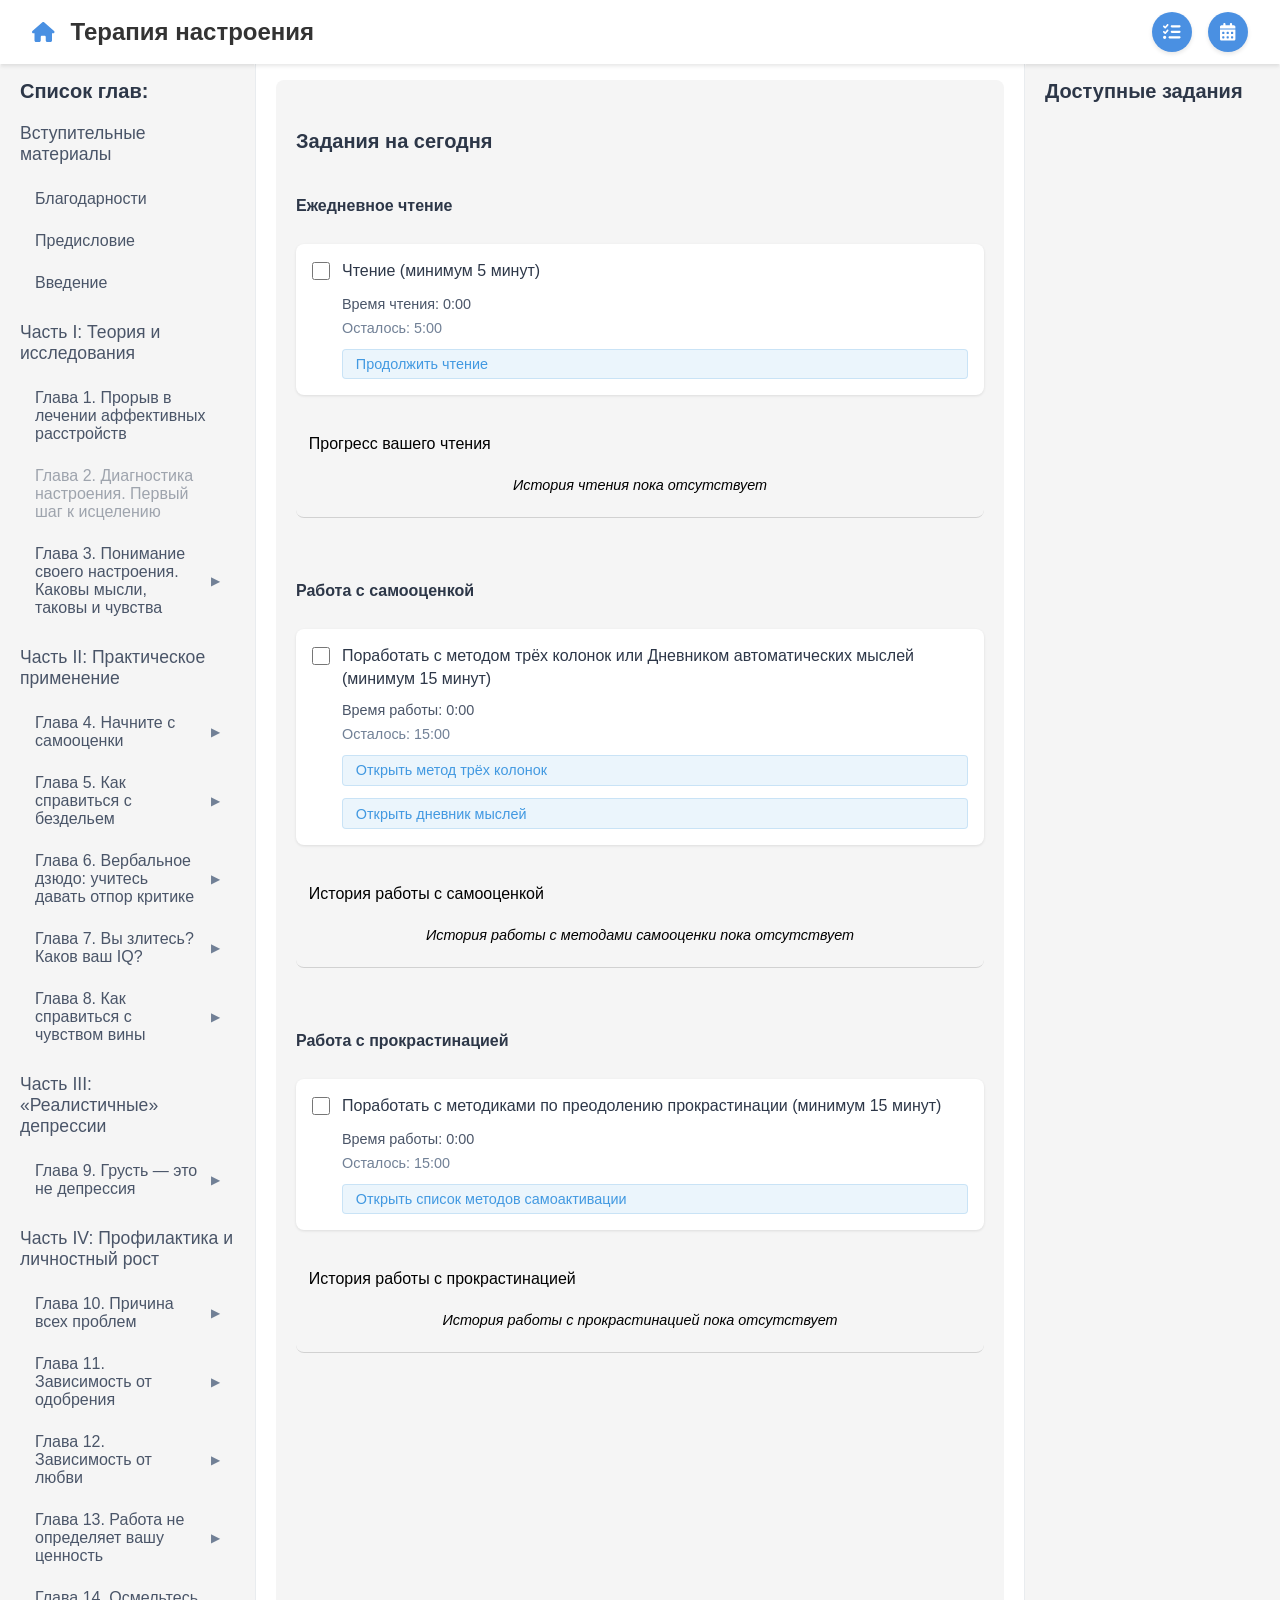
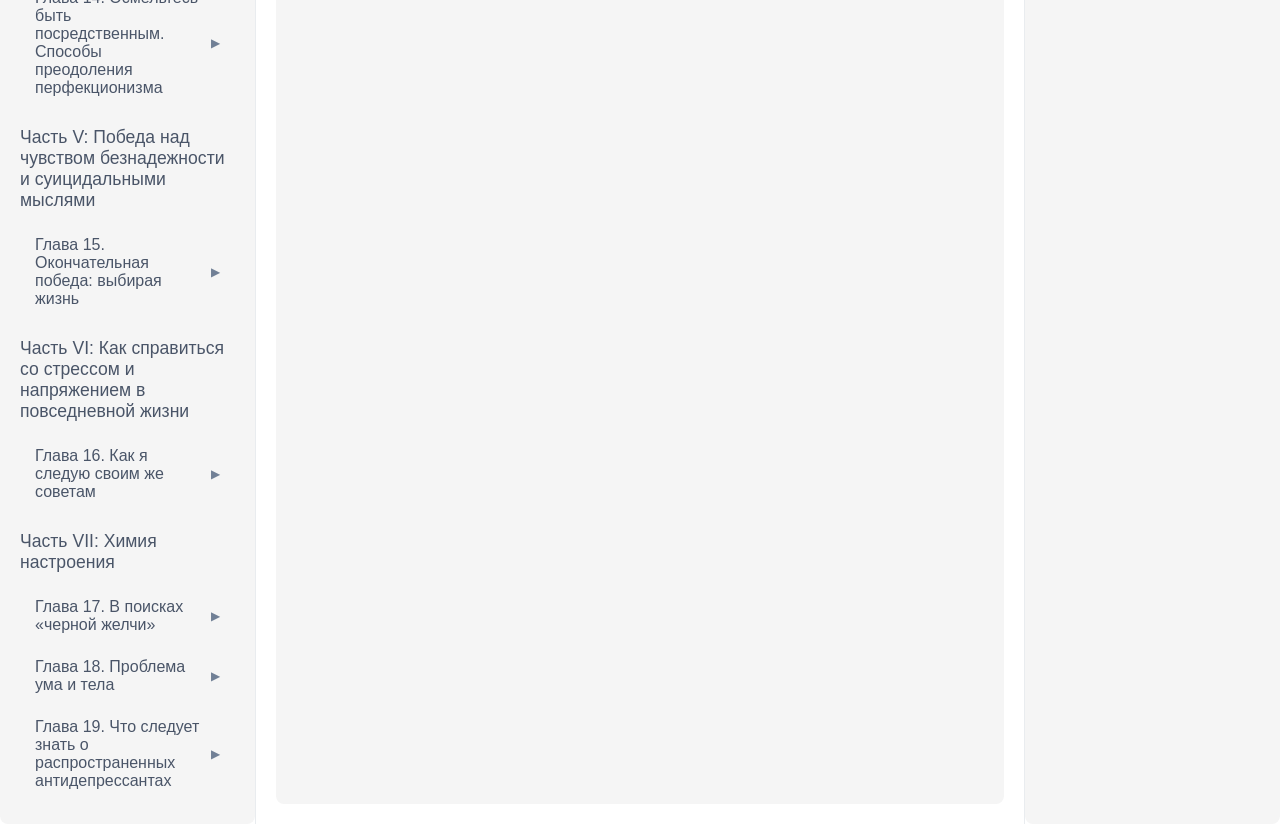
==== index.html @ e2eed0b8 "Updates" ====
<!doctype html>
<html lang="en">
  <head>
    <meta charset="UTF-8" />
    <link rel="icon" type="image/svg+xml" href="/vite.svg" />
    <meta name="viewport" content="width=device-width, initial-scale=1.0" />
    <title>Psy self help</title>
    <script type="module" crossorigin src="/assets/index-Xu7U1yBc.js"></script>
    <link rel="stylesheet" crossorigin href="/assets/index-W2qtBAEm.css">
  </head>
  <body>
    <div id="root"></div>
  </body>
</html>
---- assets/index-W2qtBAEm.css ----
*{margin:0;padding:0;box-sizing:border-box}html,body{height:100%;width:100%}body{font-family:-apple-system,BlinkMacSystemFont,Segoe UI,Roboto,Oxygen,Ubuntu,Cantarell,Fira Sans,Droid Sans,Helvetica Neue,sans-serif;-webkit-font-smoothing:antialiased;-moz-osx-font-smoothing:grayscale}#root{height:100%;width:100%}button{border:none;background:none;cursor:pointer;font-family:-apple-system,BlinkMacSystemFont,Segoe UI,Roboto,Oxygen,Ubuntu,Cantarell,Fira Sans,Droid Sans,Helvetica Neue,sans-serif}ul,ol{list-style:none}a{text-decoration:none;color:inherit}._appLayout_hpz85_1{display:grid;grid-template-columns:20% 60% 20%;grid-template-rows:60px 1fr;grid-template-areas:"header header header" "chapters content activities"}._header_hpz85_10{grid-area:header;background-color:#f8f9fa;border-bottom:1px solid #e9ecef;padding:0 20px;display:flex;align-items:center;justify-content:space-between}._chaptersPanel_hpz85_20{grid-area:chapters;border-right:1px solid #e9ecef;background-color:#fff}._mainContent_hpz85_26{grid-area:content;padding:20px;background-color:#fff}._activitiesPanel_hpz85_32{grid-area:activities;border-left:1px solid #e9ecef;background-color:#fff;overflow-y:auto}._header_8h4zo_1{width:100%;background-color:#fff;box-shadow:0 2px 4px #0000001a;position:fixed;top:0;left:0;right:0;z-index:10}._headerContent_8h4zo_12{max-width:1400px;margin:0 auto;padding:.75rem 2rem;display:flex;justify-content:space-between;align-items:center}._titleContainer_8h4zo_21{display:flex;align-items:center;gap:.75rem;cursor:pointer}._homeIcon_8h4zo_28{font-size:1.25rem;color:#4a90e2;margin-right:.25rem;transition:color .2s,transform .2s}._homeIcon_8h4zo_28:hover{color:#357abd;transform:scale(1.1)}._title_8h4zo_21{margin:0;font-size:1.5rem;color:#333;transition:color .2s;white-space:nowrap}._titleContainer_8h4zo_21:hover ._title_8h4zo_21{color:#4a90e2}._timerPlaceholder_8h4zo_52{min-width:150px;text-align:center}._headerTimer_8h4zo_57{background:#fff;padding:.5rem 1rem;border-radius:8px;box-shadow:0 2px 4px #0000001a;font-size:1rem;color:#4a5568;font-weight:500;border:1px solid #e2e8f0;display:flex;align-items:center;justify-content:center;min-width:150px}._buttonGroup_8h4zo_72{display:flex;gap:1rem}._iconButton_8h4zo_77{width:2.5rem;height:2.5rem;display:flex;align-items:center;justify-content:center;border:none;border-radius:50%;background-color:#4a90e2;color:#fff;cursor:pointer;transition:all .2s ease;box-shadow:0 2px 4px #0000001a}._iconButton_8h4zo_77:hover{background-color:#357abd;transform:translateY(-2px);box-shadow:0 4px 8px #00000026}._iconButton_8h4zo_77:active{transform:translateY(0);box-shadow:0 2px 4px #0000001a}._buttonIcon_8h4zo_103{font-size:1.1rem}@media (max-width: 768px){._headerContent_8h4zo_12{padding:.75rem 1rem}._title_8h4zo_21{font-size:1.2rem}._iconButton_8h4zo_77{width:2.2rem;height:2.2rem}._buttonIcon_8h4zo_103{font-size:1rem}._timerPlaceholder_8h4zo_52{min-width:100px}._headerTimer_8h4zo_57{min-width:100px;padding:.4rem .8rem;font-size:.9rem}}._sidebar_sm2wb_1{max-width:300px;padding:20px;background-color:#f5f5f5;border-radius:8px}._sidebar_sm2wb_1 h3{color:#2d3748;font-size:1.25rem;margin-bottom:20px;font-weight:600}._sidebar_sm2wb_1 h4{color:#4a5568;font-size:1.1rem;margin:20px 0 15px;font-weight:500}._chapterItem_sm2wb_25{cursor:pointer;padding:10px 15px;margin:4px 0;border-radius:6px;transition:all .2s ease;color:#4a5568;font-size:1rem;font-weight:400}._chapterItem_sm2wb_25:hover{background-color:#edf2f7;color:#2d3748}._chapterItem_sm2wb_25._active_sm2wb_41{background-color:#e2e8f0;color:#2c5282;font-weight:500;box-shadow:inset 0 2px 4px #0000000d}._chapterTitle_sm2wb_48{padding:10px 15px;margin:4px 0;font-weight:500;color:#4a5568;border-radius:6px;transition:all .2s ease;font-size:1rem}._accordion_sm2wb_58{display:flex;justify-content:space-between;align-items:center;cursor:pointer;transition:all .2s ease;border-radius:6px}._accordion_sm2wb_58:hover{background-color:#edf2f7;color:#2d3748}._accordion_sm2wb_58._active_sm2wb_41{background-color:#e2e8f0;color:#2c5282;font-weight:500;box-shadow:inset 0 2px 4px #0000000d}._arrow_sm2wb_79{font-size:12px;margin-left:8px;transition:transform .2s;color:#718096}._completedArrow_sm2wb_86{color:#4caf50;font-weight:700}._expanded_sm2wb_91 ._arrow_sm2wb_79{transform:rotate(0)}._disabled_sm2wb_95{opacity:.5;cursor:not-allowed}._disabled_sm2wb_95:hover{background-color:transparent}._completed_sm2wb_86{position:relative;color:#4caf50}._subSections_sm2wb_109{list-style:none;margin-left:20px;padding-left:0;overflow:hidden;animation:_slideDown_sm2wb_1 .2s ease-out}@keyframes _slideDown_sm2wb_1{0%{opacity:0;transform:translateY(-10px)}to{opacity:1;transform:translateY(0)}}._sectionItem_sm2wb_128{cursor:pointer;padding:6px 24px 6px 15px;margin:2px 0;font-size:.95rem;color:#718096;border-radius:6px;transition:all .2s ease;position:relative;font-weight:400}._sectionItem_sm2wb_128:hover{background-color:#edf2f7;color:#2d3748}._sectionItem_sm2wb_128._active_sm2wb_41{background-color:#e2e8f0;color:#2c5282;font-weight:500;box-shadow:inset 0 2px 4px #0000000d}._sectionItem_sm2wb_128._disabled_sm2wb_95{opacity:.5;cursor:not-allowed}._sectionItem_sm2wb_128._disabled_sm2wb_95:hover{background-color:transparent}._sectionItem_sm2wb_128._completed_sm2wb_86{color:#4caf50;font-weight:500}@media (max-width: 768px){._sidebar_sm2wb_1{max-width:100%;height:calc(100vh - 60px);padding:12px;margin:0;border-radius:0;background-color:#fff}._sidebar_sm2wb_1 h3{font-size:1.2rem;margin:8px 0 16px;padding:0 4px;color:#2d3748;font-weight:600}._sidebar_sm2wb_1 h4{font-size:1rem;margin:16px 0 12px;padding:0 4px;color:#2d3748;font-weight:600}._chapterItem_sm2wb_25{padding:14px 16px;margin:4px 0;border-radius:8px;background-color:#f7fafc;border:1px solid #edf2f7;font-size:.95rem;display:flex;align-items:center;justify-content:space-between}._chapterItem_sm2wb_25:after{content:"›";font-size:1.2rem;color:#a0aec0;margin-left:8px}._chapterTitle_sm2wb_48{padding:14px 16px;margin:4px 0;border-radius:8px;background-color:#f7fafc;border:1px solid #edf2f7;font-size:.95rem}._accordion_sm2wb_58{padding:14px 16px;display:flex;align-items:center;justify-content:space-between}._arrow_sm2wb_79{font-size:1.2rem;color:#a0aec0}._completedArrow_sm2wb_86{color:#4caf50;font-weight:700}._subSections_sm2wb_109{margin-left:12px;margin-top:4px}._sectionItem_sm2wb_128{padding:14px 16px;margin:4px 0;font-size:.95rem;background-color:#f7fafc;border:1px solid #edf2f7;border-radius:8px;display:flex;align-items:center;justify-content:space-between}._sectionItem_sm2wb_128:after{content:"›";font-size:1.2rem;color:#a0aec0;margin-left:8px}._chapterItem_sm2wb_25:active,._sectionItem_sm2wb_128:active,._accordion_sm2wb_58:active{background-color:#edf2f7;transform:scale(.98);animation:_buttonPress_sm2wb_1 .15s ease-out forwards}._chapterItem_sm2wb_25._active_sm2wb_41,._sectionItem_sm2wb_128._active_sm2wb_41,._accordion_sm2wb_58._active_sm2wb_41{background-color:#e6ffed;border-color:#9ae6b4;color:#2f855a}._chapterItem_sm2wb_25._active_sm2wb_41:after,._sectionItem_sm2wb_128._active_sm2wb_41:after,._accordion_sm2wb_58._active_sm2wb_41 ._arrow_sm2wb_79{color:#68d391}._completed_sm2wb_86:after{content:""}._disabled_sm2wb_95{opacity:.6}._sidebar_sm2wb_1::-webkit-scrollbar{width:6px}._sidebar_sm2wb_1::-webkit-scrollbar-track{background:transparent}._sidebar_sm2wb_1::-webkit-scrollbar-thumb{background-color:#0000001a;border-radius:3px}@keyframes _buttonPress_sm2wb_1{0%{transform:scale(1)}to{transform:scale(.98)}}._subSections_sm2wb_109{animation:_slideDown_sm2wb_1 .15s ease-out}}._mainContent_la8qa_1{padding:20px;flex-grow:1;overflow-y:auto}._welcome_la8qa_7{padding:20px;text-align:center;color:#4a5568}._welcome_la8qa_7 h2{margin-bottom:16px;color:#2d3748}._mobileBackButton_la8qa_18{display:none}@media (max-width: 768px){._mobileBackButton_la8qa_18{display:inline-flex;align-items:center;gap:8px;padding:8px 16px;background:#fff;border:1px solid #e2e8f0;border-radius:8px;color:#4a5568;font-size:1rem;font-weight:500;cursor:pointer;box-shadow:0 2px 4px #0000001a;position:fixed;top:12px;left:12px;z-index:100;transition:background-color .2s ease}._mobileBackButton_la8qa_18:hover{background-color:#f8f9fa}._mobileBackButton_la8qa_18 svg{width:16px;height:16px}}._nextButton_la8qa_53{margin-top:20px;padding:10px 20px;background-color:#06c;color:#fff;border:none;border-radius:4px;cursor:pointer}._nextButton_la8qa_53:hover{background-color:#0052a3}._chapterContainer_1lk6b_1{padding:20px;max-width:800px;margin:0 auto;position:relative}._content_1lk6b_12{line-height:1.6;font-size:18px;margin-bottom:20px}._timer_1lk6b_18{position:fixed;top:20px;right:150px;background:#fff;padding:10px 15px;border-radius:8px;box-shadow:0 2px 4px #0000001a;font-size:1rem;color:#4a5568;font-weight:500;z-index:100;border:1px solid #e2e8f0}._nextButton_1lk6b_33{display:block;margin:20px auto;padding:10px 20px;background-color:#4caf50;color:#fff;border:none;border-radius:5px;cursor:pointer;font-size:16px;transition:background-color .3s}._nextButton_1lk6b_33:hover{background-color:#45a049}._activityButtonsContainer_1lk6b_50{display:flex;flex-wrap:wrap;justify-content:center;gap:10px;margin:20px 0}._activityButton_1lk6b_50{padding:10px 16px;background-color:#007bff;color:#fff;border:none;border-radius:5px;cursor:pointer;font-size:14px;transition:background-color .3s;display:flex;align-items:center;gap:5px}._activityButton_1lk6b_50:hover{background-color:#0056b3}._content_1lk6b_12 img{max-width:100%;height:auto;display:block;margin:1em auto;cursor:pointer;transition:transform .2s ease}._content_1lk6b_12 img:hover{transform:scale(1.02)}._modalBackdrop_1lk6b_89{position:fixed;top:0;left:0;right:0;bottom:0;background-color:#000c;display:flex;justify-content:center;align-items:center;z-index:1000}._modalContent_1lk6b_102{position:relative;max-width:90vw;max-height:90vh;background-color:transparent}._modalImage_1lk6b_109{max-width:100%;max-height:90vh;object-fit:contain;border-radius:4px}._loadingContainer_1lk6b_116{display:flex;justify-content:center;align-items:center;min-height:200px;background-color:#f9f9f9;border-radius:8px;padding:20px;text-align:center;margin:40px 0;box-shadow:0 1px 3px #0000001a}._loadingContainer_1lk6b_116 p{font-size:18px;color:#666;margin:0}._modalClose_1lk6b_135{position:absolute;top:-40px;right:-40px;width:36px;height:36px;border-radius:50%;background-color:#fff3;border:none;color:#fff;font-size:24px;cursor:pointer;display:flex;align-items:center;justify-content:center;transition:background-color .2s ease}._modalClose_1lk6b_135:hover{background-color:#ffffff4d}@media (max-width: 768px){._chapterContainer_1lk6b_1{padding:12px;margin:0;width:100%;box-sizing:border-box}._chapterContent_1lk6b_8{margin-top:20px}._content_1lk6b_12{font-size:16px;line-height:1.5;padding:0 8px;margin-bottom:50px}._timer_1lk6b_18{position:fixed;top:12px;right:12px;width:auto;background:#fff;margin:0;padding:8px 16px;border-radius:8px;box-shadow:0 2px 4px #0000001a;font-size:1rem;display:flex;justify-content:center;align-items:center;z-index:99}._activityButtonsContainer_1lk6b_50{display:flex;flex-direction:column;gap:10px;margin:20px 0 70px;padding:0 16px}._activityButton_1lk6b_50{width:100%;padding:12px 16px;font-size:16px;justify-content:center}._nextButton_1lk6b_33{position:fixed;bottom:50px;left:50%;transform:translate(-50%);width:calc(100% - 32px);max-width:400px;padding:14px 20px;font-size:16px;border-radius:8px;box-shadow:0 2px 8px #0003;z-index:100}._modalContent_1lk6b_102{width:100%;height:100%;display:flex;justify-content:center;align-items:center}._modalImage_1lk6b_109{max-width:100%;max-height:80vh;object-fit:contain}._modalClose_1lk6b_135{top:10px;right:10px;width:36px;height:36px;background-color:#00000080;z-index:1010}._content_1lk6b_12 p{margin:1em 0}._content_1lk6b_12 h1,._content_1lk6b_12 h2,._content_1lk6b_12 h3,._content_1lk6b_12 h4,._content_1lk6b_12 h5,._content_1lk6b_12 h6{margin:1.5em 0 .8em}._noteModalContent_1lk6b_253{width:85%;max-height:60vh;padding:20px 16px 16px;margin:0 auto;position:relative}._noteModalContent_1lk6b_253:before{display:block}._noteContent_1lk6b_265{font-size:14px;line-height:1.5}._noteLink_1lk6b_270{font-size:12px;padding:2px;touch-action:manipulation}._noteLinkText_1lk6b_276{width:20px;height:20px;line-height:20px;font-weight:700}}._chapterActions_1lk6b_284{display:flex;justify-content:flex-end;align-items:center;padding:10px}._chapterFavorite_1lk6b_291{font-size:1.2rem;background:none;padding:5px 10px;border-radius:4px;cursor:pointer;margin-left:auto}._noteModalContent_1lk6b_253{position:relative;max-width:90vw;max-height:90vh;background-color:#fff;padding:20px;border-radius:8px;overflow-y:auto;box-shadow:0 3px 10px #0003}._noteModalContent_1lk6b_253:before{content:"";position:absolute;top:8px;left:50%;transform:translate(-50%);width:40px;height:4px;background-color:#e0e0e0;border-radius:4px;display:none}._noteContent_1lk6b_265{font-size:16px;line-height:1.6;color:#333}._noteLink_1lk6b_270{color:#007bff;cursor:pointer;text-decoration:none;vertical-align:super;font-size:smaller;position:relative;display:inline-block}._noteLinkText_1lk6b_276{display:inline-block;background-color:#007bff1a;border-radius:50%;width:18px;height:18px;text-align:center;line-height:18px}._noteLink_1lk6b_270:hover{text-decoration:underline}._noteLink_1lk6b_270:hover ._noteLinkText_1lk6b_276{background-color:#007bff33}@media (max-width: 768px){._noteModalContent_1lk6b_253{width:85%;max-height:60vh;padding:20px 16px 16px;margin:0 auto}._noteModalContent_1lk6b_253:before{display:block}._noteContent_1lk6b_265{font-size:14px;line-height:1.5}}._favoriteButton_1vsbh_1{background:none;border:none;font-size:1.5rem;color:#ccc;cursor:pointer;transition:color .3s}._favoriteButton_1vsbh_1:hover,._favoriteButton_1vsbh_1._isFavorite_1vsbh_14{color:#fc0}._calendar_e3du7_1{padding:12px;background-color:#f5f5f5;border-radius:8px;width:100%;box-sizing:border-box;overflow:hidden}._calendar_e3du7_1 h2{color:#2d3748;font-size:1.25rem;margin-bottom:20px;font-weight:600}._emptyMessage_e3du7_17{text-align:center;color:#718096;padding:40px 0;font-size:1rem}._days_e3du7_24{display:grid;grid-template-columns:repeat(7,1fr);gap:4px;width:100%;box-sizing:border-box;padding:0 1px;grid-auto-rows:1fr}._weekDays_e3du7_34{display:grid;grid-template-columns:repeat(7,1fr);gap:4px;margin-bottom:4px;width:100%;box-sizing:border-box;padding:0 1px}._day_e3du7_24{background:#fff;border-radius:6px;padding:8px;aspect-ratio:1;cursor:default;transition:all .2s ease;border:1px solid #e2e8f0;display:flex;flex-direction:column;min-width:0;height:100%}._day_e3du7_24._hasContent_e3du7_58{cursor:pointer;background-color:#f0fff4;border-color:#9ae6b4}._day_e3du7_24._hasContent_e3du7_58:hover{box-shadow:0 2px 4px #48bb781a;transform:translateY(-1px);background-color:#e6ffed}._dayHeader_e3du7_70{display:flex;justify-content:space-between;align-items:center;padding-bottom:8px;border-bottom:1px solid #e2e8f0}._dayHeader_e3du7_70 h3{margin:0;color:#2d3748;font-size:.9rem;font-weight:500}._dayHeader_e3du7_70 span{color:#2f855a;font-size:.85rem;font-weight:500}._dayContent_e3du7_91{flex:1;display:flex;flex-direction:column;gap:4px}._indicator_e3du7_98{font-size:.85rem;color:#38a169}._details_e3du7_103{position:fixed;top:50%;left:50%;transform:translate(-50%,-50%);background:#fff;border-radius:8px;box-shadow:0 4px 20px #00000026;width:90%;max-width:600px;max-height:80vh;overflow-y:auto;z-index:1000;padding:24px}._detailsOverlay_e3du7_119{position:fixed;top:0;left:0;right:0;bottom:0;background:#00000080;z-index:999;-webkit-backdrop-filter:blur(2px);backdrop-filter:blur(2px)}._detailsHeader_e3du7_130{display:flex;justify-content:space-between;align-items:center;margin-bottom:20px;padding-bottom:10px;border-bottom:1px solid #e2e8f0;position:sticky;top:0;background:#fff;z-index:1}._details_e3du7_103 h5{color:#2d3748;font-size:.9rem;margin:0 0 8px;font-weight:500}._chapter_e3du7_150,._subChapter_e3du7_150,._test_e3du7_150{display:flex;justify-content:space-between;align-items:center;padding:4px 0;font-size:.85rem;color:#4a5568}._chapterGroup_e3du7_159{margin:8px 0;padding:8px;background-color:#f8fafc;border-radius:4px}._parentChapter_e3du7_166{color:#2d3748;font-weight:500;font-size:.85rem;margin-bottom:4px;padding-bottom:4px;border-bottom:1px solid #e2e8f0}._subChapter_e3du7_150{padding-left:8px;color:#718096}._monthHeader_e3du7_180{display:flex;justify-content:space-between;align-items:center;margin-bottom:16px}._monthHeader_e3du7_180 button{background:none;border:none;color:#4a5568;font-size:1.25rem;padding:8px 16px;cursor:pointer;border-radius:6px;transition:all .2s}._monthHeader_e3du7_180 button:hover{background-color:#e2e8f0;color:#2d3748}._monthTitle_e3du7_203{color:#2d3748;font-size:1.1rem;font-weight:500;margin:0}._weekDay_e3du7_34{text-align:center;color:#718096;font-size:.85rem;font-weight:500;padding:4px}._emptyDay_e3du7_218{background:transparent;border:none;pointer-events:none}._closeButton_e3du7_224{background:none;border:none;color:#4a5568;font-size:1.2rem;padding:8px;cursor:pointer;border-radius:4px}._closeButton_e3du7_224:hover{background-color:#f7fafc;color:#2d3748}._detailsSection_e3du7_239{margin-bottom:24px}._detailsSection_e3du7_239 h4{color:#2d3748;font-size:1.1rem;margin:0 0 12px;font-weight:500}._exercise_e3du7_250{padding:8px 0;border-bottom:1px solid #e2e8f0;color:#4a5568}@media (max-width: 768px){._calendar_e3du7_1{padding:8px 2px;margin:0;width:100%;border-radius:0;background-color:#fff}._days_e3du7_24{gap:1px;padding:0 1px;grid-auto-rows:minmax(60px,auto)}._weekDays_e3du7_34{gap:1px;padding:0 1px;margin-bottom:1px}._day_e3du7_24{padding:2px;border:1px solid #edf2f7;background-color:#f8fafc;height:100%;min-height:unset;aspect-ratio:unset}._dayHeader_e3du7_70{margin-bottom:2px;padding-bottom:2px;border-bottom:1px solid #edf2f7;min-height:16px}._dayHeader_e3du7_70 h3{font-size:.7rem}._dayHeader_e3du7_70 span{font-size:.6rem}._dayContent_e3du7_91{display:flex;gap:2px;align-items:flex-start;min-height:30px}._indicator_e3du7_98{font-size:.8rem;min-height:20px;display:flex;align-items:center}._indicator_e3du7_98 span{display:flex;align-items:center;justify-content:center}._emptyDay_e3du7_218{border:1px solid #edf2f7;background-color:#f8fafc;height:100%;min-height:unset}._monthHeader_e3du7_180{padding:0 4px;margin-bottom:8px}._monthHeader_e3du7_180 button{padding:4px 8px}._weekDay_e3du7_34{font-size:.65rem;padding:1px}._emptyMessage_e3du7_17{padding:20px 0}._details_e3du7_103{position:fixed;top:0;left:0;right:0;bottom:0;transform:none;width:100%;max-width:100%;max-height:100%;border-radius:0;padding:16px}._detailsOverlay_e3du7_119{-webkit-backdrop-filter:none;backdrop-filter:none}._detailsHeader_e3du7_130{padding:12px 0;margin-bottom:16px}._closeButton_e3du7_224{padding:12px}._detailsSection_e3du7_239{margin-bottom:16px}._detailsSection_e3du7_239 h4{font-size:1rem;margin-bottom:8px;display:flex;align-items:center;gap:8px}._detailsSection_e3du7_239 h4:before{font-size:1.2rem}._detailsSection_e3du7_239:nth-child(2) h4:before{content:"📖"}._detailsSection_e3du7_239:nth-child(3) h4:before{content:"✍️"}._detailsSection_e3du7_239:nth-child(4) h4:before{content:"🎯"}._chapter_e3du7_150,._subChapter_e3du7_150,._test_e3du7_150,._exercise_e3du7_250{padding:8px 0;font-size:.9rem;border-bottom:1px solid #f0f0f0}._chapterGroup_e3du7_159{margin:8px 0;padding:8px;background-color:#f8fafc;border-radius:8px}._parentChapter_e3du7_166{font-size:.9rem;margin-bottom:8px;color:#2d3748;font-weight:600}._day_e3du7_24._hasContent_e3du7_58{background-color:#f0fff4}._day_e3du7_24._hasContent_e3du7_58:active{background-color:#e6ffed;transform:scale(.98)}._day_e3du7_24._hasContent_e3du7_58:hover{transform:none;box-shadow:none}._indicator_e3du7_98{line-height:1.2}._indicator_e3du7_98+._indicator_e3du7_98{margin-top:2px}}._overlay_hfdlb_1{position:fixed;top:0;left:0;right:0;bottom:0;background-color:#00000080;display:flex;justify-content:center;align-items:center;z-index:1000}._modal_hfdlb_14{background:#fff;padding:20px;border-radius:8px;max-width:800px;width:90%;max-height:90vh;overflow-y:auto}._header_hfdlb_24{display:flex;justify-content:space-between;align-items:center;margin-bottom:20px}._closeButton_hfdlb_31{background:none;border:none;font-size:24px;cursor:pointer;padding:0 8px}._content_hfdlb_39{display:flex;flex-direction:column;gap:20px}._summary_hfdlb_45{display:flex;gap:20px;flex-wrap:wrap;margin-bottom:20px}._stat_hfdlb_52{display:flex;flex-direction:column;align-items:center;padding:10px 20px;background-color:#f5f5f5;border-radius:4px}._tabsContainer_hfdlb_62{display:flex;gap:10px;border-bottom:1px solid #e2e8f0;margin-bottom:20px}._tabButton_hfdlb_69{padding:12px 20px;background:none;border:none;border-bottom:3px solid transparent;font-size:1rem;font-weight:500;color:#64748b;cursor:pointer;transition:all .2s ease}._tabButton_hfdlb_69:hover{color:#4299e1}._activeTab_hfdlb_85{color:#4299e1;border-bottom-color:#4299e1}._tabContent_hfdlb_90{min-height:200px}._emptyState_hfdlb_94{padding:40px 20px;text-align:center;color:#64748b;background-color:#f8fafc;border-radius:8px;font-size:1rem}._section_hfdlb_103{margin-bottom:10px;border-radius:8px;overflow:hidden;border:1px solid #e2e8f0}._sectionHeader_hfdlb_110{padding:15px;background-color:#f8fafc;cursor:pointer;display:flex;justify-content:space-between;align-items:center;-webkit-user-select:none;user-select:none;transition:background-color .2s ease}._sectionHeader_hfdlb_110:hover{background-color:#f1f5f9}._sectionHeader_hfdlb_110 h3{margin:0;padding:0;border:none;color:#333}._sectionContent_hfdlb_132{padding:15px;background-color:#fff;display:none;border-top:1px solid #e2e8f0}._sectionContent_hfdlb_132._expanded_hfdlb_139{display:block;animation:_slideDown_hfdlb_1 .3s ease-out}._chapter_hfdlb_144,._test_hfdlb_144{display:flex;justify-content:space-between;padding:8px;border-bottom:1px solid #eee;align-items:center}._chapterInfo_hfdlb_152{flex:1;display:flex;justify-content:space-between}._chapterActions_hfdlb_158{margin-left:10px;display:flex;gap:5px}._chapterButton_hfdlb_164{background-color:#4299e1;color:#fff;border:none;border-radius:50%;width:30px;height:30px;display:flex;align-items:center;justify-content:center;cursor:pointer;transition:background-color .2s ease}._chapterButton_hfdlb_164:hover{background-color:#3182ce}._chapterGroup_hfdlb_182{margin:10px 0}._parentChapter_hfdlb_186{font-weight:700;margin-bottom:5px;display:flex;justify-content:space-between;align-items:center;padding:8px;background-color:#f8fafc;border-radius:4px}._subChapter_hfdlb_197{display:flex;justify-content:space-between;padding:8px 8px 8px 20px;border-bottom:1px solid #eee;align-items:center}._exerciseSection_hfdlb_205{margin-bottom:10px;border-radius:8px;overflow:hidden;border:1px solid #e2e8f0}._exerciseHeader_hfdlb_212{padding:15px;background-color:#f8fafc;cursor:pointer;display:flex;justify-content:space-between;align-items:center;-webkit-user-select:none;user-select:none;transition:background-color .2s ease}._exerciseHeader_hfdlb_212:hover{background-color:#f1f5f9}._exerciseHeader_hfdlb_212 h4{margin:0;color:#333}._exerciseActions_hfdlb_232{display:flex;align-items:center;gap:10px}._exerciseContent_hfdlb_238{padding:20px;background-color:#fff;display:none;border-top:1px solid #e2e8f0}._exerciseContent_hfdlb_238._expanded_hfdlb_139{display:block;animation:_slideDown_hfdlb_1 .3s ease-out}@keyframes _slideDown_hfdlb_1{0%{opacity:0;transform:translateY(-10px)}to{opacity:1;transform:translateY(0)}}._arrow_hfdlb_261{font-size:12px;color:#64748b;transition:transform .3s ease}._arrow_hfdlb_261._expanded_hfdlb_139{transform:rotate(180deg)}._recordsList_hfdlb_271{display:flex;flex-direction:column;gap:15px}._record_hfdlb_271{background-color:#fff;padding:15px;border-radius:6px;box-shadow:0 1px 3px #0000001a}._recordTime_hfdlb_284{color:#666;font-size:.9em;margin-bottom:10px}._recordContent_hfdlb_290{display:flex;flex-direction:column;gap:15px}._column_hfdlb_296{display:flex;flex-direction:column;gap:5px}._column_hfdlb_296 strong{color:#444;font-size:.9em}._column_hfdlb_296 p{margin:0;white-space:pre-wrap;color:#333}._column_hfdlb_296 ul{list-style:none;padding:0;margin:0}._column_hfdlb_296 li{color:#4a5568;margin-bottom:4px}._thought_hfdlb_324{background-color:#f7fafc;padding:12px;border-radius:4px;margin-bottom:12px}._thought_hfdlb_324:last-child{margin-bottom:0}._thought_hfdlb_324 p{margin:0 0 8px;color:#4a5568}._thought_hfdlb_324 p:last-child{margin-bottom:0}._thought_hfdlb_324 strong{color:#2d3748;font-size:.9em}._scheduleTable_hfdlb_349{width:100%;border:1px solid #eee;border-radius:4px;overflow:hidden}._scheduleHeaders_hfdlb_356{display:grid;grid-template-columns:100px 1fr 1fr;background-color:#f5f5f5;border-bottom:1px solid #eee}._timeHeader_hfdlb_363,._columnHeader_hfdlb_363{padding:10px;font-weight:700;text-align:center}._scheduleRow_hfdlb_369{display:grid;grid-template-columns:100px 1fr 1fr;border-bottom:1px solid #eee}._scheduleRow_hfdlb_369:last-child{border-bottom:none}._timeCell_hfdlb_379{padding:10px;background-color:#f9f9f9;border-right:1px solid #eee;font-weight:500}._activityCell_hfdlb_386{padding:10px;border-right:1px solid #eee}._activityCell_hfdlb_386:last-child{border-right:none}._activity_hfdlb_386{display:flex;flex-direction:column;gap:5px}._activity_hfdlb_386 p{margin:0;color:#333}._ratings_hfdlb_406{display:flex;gap:10px}._rating_hfdlb_406{font-size:.9em;color:#666;display:flex;align-items:center;gap:4px}._tasksList_hfdlb_419{display:flex;flex-direction:column;gap:16px;margin-top:12px}._task_hfdlb_419{background-color:#f8fafc;border:1px solid #e2e8f0;border-radius:8px;padding:16px}._taskContent_hfdlb_433{display:flex;flex-direction:column;gap:12px}._taskText_hfdlb_439{font-size:1rem;color:#1e293b;margin:0}._taskRatings_hfdlb_445{display:grid;grid-template-columns:repeat(auto-fit,minmax(200px,1fr));gap:8px;color:#64748b;font-size:.9rem}._taskRatings_hfdlb_445 strong{color:#475569}._activityList_hfdlb_457{display:flex;flex-direction:column;gap:16px}._activity_hfdlb_386{background-color:#fff;padding:16px;border-radius:6px;box-shadow:0 1px 3px #0000001a}._activityContent_hfdlb_470{display:flex;flex-direction:column;gap:12px}._activityTime_hfdlb_476{color:#64748b;font-size:.9em}._activityDetails_hfdlb_481{display:flex;flex-direction:column;gap:8px}._activityDetails_hfdlb_481 p{margin:0;color:#1e293b}._activityDetails_hfdlb_481 strong{color:#475569;margin-right:8px}._activityRatings_hfdlb_497{display:flex;flex-direction:column;gap:4px;margin-top:8px}._activityRatings_hfdlb_497 div{display:flex;gap:8px;align-items:center}._activityRatings_hfdlb_497 strong{color:#475569;font-weight:500}._better_hfdlb_515{color:#22c55e;font-weight:500}._worse_hfdlb_520{color:#ef4444;font-weight:500}._same_hfdlb_525{color:#eab308;font-weight:500}._pairsList_hfdlb_530{display:flex;flex-direction:column;gap:1rem;margin-top:.5rem}._pair_hfdlb_530{background-color:#f8f9fa;padding:1rem;border-radius:8px;box-shadow:0 1px 3px #0000001a}._pairTime_hfdlb_544{color:#6c757d;font-size:.875rem;margin-bottom:.5rem}._pairContent_hfdlb_550{display:flex;gap:1rem;align-items:flex-start}._butContent_hfdlb_556,._noButContent_hfdlb_557{flex:1;background-color:#fff;padding:.75rem;border-radius:6px;border:1px solid #dee2e6}._butContent_hfdlb_556 strong,._noButContent_hfdlb_557 strong{display:block;margin-bottom:.25rem;color:#495057}._butContent_hfdlb_556 p,._noButContent_hfdlb_557 p{margin:0;color:#212529}._pairsTable_hfdlb_578{width:100%;border:1px solid #e2e8f0;border-radius:8px;overflow:hidden;margin-top:1rem}._butColumn_hfdlb_625,._arrowColumn_hfdlb_626,._noButColumn_hfdlb_627{padding:12px 16px;border-right:1px solid #e2e8f0;display:flex;align-items:center}._butColumn_hfdlb_625,._noButColumn_hfdlb_627{line-height:1.5}._butColumn_hfdlb_625 p,._noButColumn_hfdlb_627 p{margin:0;white-space:pre-wrap;color:#1e293b}._noButColumn_hfdlb_627{border-right:none}._statementsTable_hfdlb_657{width:100%;border:1px solid #e2e8f0;border-radius:8px;overflow:hidden;margin-top:1rem}._tableHeader_hfdlb_586{display:grid;grid-template-columns:1fr 40px 1fr;background-color:#f8fafc;border-bottom:1px solid #e2e8f0;font-weight:500;color:#475569}._tableHeader_hfdlb_586>div{padding:12px 16px;border-right:1px solid #e2e8f0}._tableHeader_hfdlb_586>div:last-child{border-right:none}._tableBody_hfdlb_604{max-height:400px;overflow-y:auto}._tableRow_hfdlb_609{display:grid;grid-template-columns:1fr 40px 1fr;border-bottom:1px solid #e2e8f0;background-color:#fff;transition:background-color .2s}._tableRow_hfdlb_609:hover{background-color:#f8fafc}._tableRow_hfdlb_609:last-child{border-bottom:none}._devaluingColumn_hfdlb_704,._arrowColumn_hfdlb_626,._supportingColumn_hfdlb_706{padding:12px 16px;border-right:1px solid #e2e8f0;display:flex;align-items:center}._devaluingColumn_hfdlb_704,._supportingColumn_hfdlb_706{line-height:1.5}._devaluingColumn_hfdlb_704 p,._supportingColumn_hfdlb_706 p{margin:0;white-space:pre-wrap;color:#1e293b}._arrowColumn_hfdlb_626{justify-content:center;color:#64748b;font-size:1.25rem;border-right:1px solid #e2e8f0}._supportingColumn_hfdlb_706{border-right:none}._stepsList_hfdlb_736{display:flex;flex-direction:column;gap:8px;margin-top:12px}._step_hfdlb_736{background-color:#f8fafc;border:1px solid #e2e8f0;border-radius:6px;padding:8px 12px;display:flex;align-items:center}._step_hfdlb_736._completed_hfdlb_752{background-color:#f0fdf4;border-color:#86efac}._step_hfdlb_736._restStep_hfdlb_757{background-color:#f0f9ff;border-color:#bae6fd}._stepContent_hfdlb_762{display:flex;justify-content:space-between;align-items:center;width:100%}._stepText_hfdlb_769{color:#1e293b;font-size:.9rem}._stepDuration_hfdlb_774{color:#64748b;font-size:.8rem;background-color:#f1f5f9;padding:2px 6px;border-radius:4px}._completionMessage_hfdlb_782{margin-top:12px;padding:8px;background-color:#f0fdf4;border:1px solid #86efac;border-radius:4px;color:#166534;font-size:.9rem;text-align:center}._cantDoList_hfdlb_793{display:flex;flex-direction:column;gap:12px;margin-top:10px}._cantDoItem_hfdlb_800{background-color:#f8f9fa;border:1px solid #e9ecef;border-radius:6px;padding:12px}._cantDoHeader_hfdlb_807{display:flex;justify-content:space-between;align-items:flex-start;margin-bottom:8px}._cantDoText_hfdlb_814{font-size:16px;color:#333;flex:1}._cantDoTime_hfdlb_820{color:#6c757d;font-size:14px;margin-left:12px}._cantDoMinimum_hfdlb_826{display:flex;justify-content:space-between;align-items:center;font-size:14px;color:#666}._minimumDone_hfdlb_834{color:#28a745;font-weight:500}@media (max-width: 768px){._modal_hfdlb_14{padding:16px;width:100%;height:calc(100% - 60px);max-height:100vh;border-radius:0;margin-bottom:60px}._header_hfdlb_24{margin-bottom:16px}._header_hfdlb_24 h2{font-size:1.25rem}._summary_hfdlb_45{gap:10px;justify-content:center;margin-bottom:16px}._stat_hfdlb_52{padding:8px 12px;min-width:70px}._tabsContainer_hfdlb_62{gap:0;margin-bottom:16px}._tabButton_hfdlb_69{padding:10px 0;flex:1;font-size:.9rem;text-align:center}._chapter_hfdlb_144,._test_hfdlb_144{flex-direction:row;align-items:center;padding:10px}._chapterInfo_hfdlb_152{flex:1;flex-direction:column;align-items:flex-start;gap:4px}._subChapter_hfdlb_197{flex-direction:row;align-items:center;padding:10px 10px 10px 16px}._parentChapter_hfdlb_186{padding:10px}._parentChapter_hfdlb_186 ._chapterInfo_hfdlb_152{flex-direction:row}._tableHeader_hfdlb_586,._tableRow_hfdlb_609{grid-template-columns:1fr 30px 1fr}._butColumn_hfdlb_625,._arrowColumn_hfdlb_626,._noButColumn_hfdlb_627,._devaluingColumn_hfdlb_704,._supportingColumn_hfdlb_706{padding:8px 12px;font-size:.875rem}._scheduleHeaders_hfdlb_356,._scheduleRow_hfdlb_369{grid-template-columns:70px 1fr 1fr}._timeHeader_hfdlb_363,._columnHeader_hfdlb_363,._timeCell_hfdlb_379,._activityCell_hfdlb_386{padding:8px;font-size:.875rem}._exerciseHeader_hfdlb_212{padding:12px}._exerciseHeader_hfdlb_212 h4{font-size:.95rem}._exerciseActions_hfdlb_232{gap:8px}}._recordsList_1lyfm_1{margin-top:10px}._record_1lyfm_1{background-color:#f9f9f9;border-radius:6px;padding:10px;margin-bottom:10px;box-shadow:0 1px 3px #0000001a}._recordTime_1lyfm_13{font-size:.8rem;color:#666;text-align:right;margin-bottom:5px}._recordContent_1lyfm_20{display:flex;flex-direction:column;gap:8px}._column_1lyfm_26{margin-bottom:5px}._column_1lyfm_26 strong{display:block;margin-bottom:3px;font-size:.9rem;color:#444}._column_1lyfm_26 p{margin:0;font-size:.95rem;line-height:1.4;white-space:pre-wrap;word-break:break-word}@media (max-width: 600px){._record_1lyfm_1{padding:8px}._column_1lyfm_26 strong{font-size:.85rem}._column_1lyfm_26 p{font-size:.9rem}}._container_1s9wd_1{margin:10px 0;padding:5px}._summary_1s9wd_6{margin-bottom:15px;font-size:.9rem;color:#555}._resultsContainer_1s9wd_12{display:flex;flex-wrap:wrap;gap:10px}._categoryResult_1s9wd_18{flex:1 1 calc(50% - 10px);min-width:200px;padding:10px;background-color:#f9f9f9;border-radius:6px;margin-bottom:5px}._categoryResult_1s9wd_18._strength_1s9wd_27{border-left:4px solid #4caf50}._categoryResult_1s9wd_18._weakness_1s9wd_31{border-left:4px solid #e57373}._categoryHeader_1s9wd_35{display:flex;justify-content:space-between;align-items:center;margin-bottom:5px}._score_1s9wd_42{font-weight:700}._strength_1s9wd_27 ._score_1s9wd_42{color:#4caf50}._weakness_1s9wd_31 ._score_1s9wd_42{color:#e57373}._categoryDescription_1s9wd_54{font-size:.85rem;margin:5px 0 0;color:#555;line-height:1.4;max-height:200px;overflow-y:auto;padding-right:5px}@media (max-width: 600px){._categoryResult_1s9wd_18{flex:1 1 100%}}._container_1er3x_1{padding:20px;background-color:#f5f5f5;border-radius:8px;height:100%;box-sizing:border-box}._container_1er3x_1 h2{color:#2d3748;font-size:1.25rem;margin-bottom:20px;font-weight:600}._todayTasksTitle_1er3x_16{margin-top:30px}._tasksList_1er3x_20{display:flex;flex-direction:column;gap:16px}._task_1er3x_20{background:#fff;border-radius:8px;padding:16px;box-shadow:0 1px 3px #0000001a}._taskHeader_1er3x_33{display:flex;align-items:flex-start;gap:12px;margin-bottom:12px}._checkbox_1er3x_40{padding-top:2px}._checkbox_1er3x_40 input[type=checkbox]{width:18px;height:18px;accent-color:#48bb78}._taskTitle_1er3x_50{color:#2d3748;font-size:1rem;font-weight:500;line-height:1.4;flex:1}._taskProgress_1er3x_58{display:flex;flex-direction:column;gap:8px;margin-left:30px}._timeSpent_1er3x_65{color:#4a5568;font-size:.9rem}._remainingTime_1er3x_70{color:#718096;font-size:.9rem}._openLink_1er3x_75{color:#4299e1;font-size:.9rem;cursor:pointer;transition:color .2s;display:inline-block;padding:.4rem .8rem;margin-top:.3rem;background-color:#4299e11a;border-radius:4px;border:1px solid rgba(66,153,225,.2);font-weight:500}._openLink_1er3x_75:hover{color:#2b6cb0;background-color:#4299e126;border-color:#4299e14d;box-shadow:0 1px 3px #0000001a}._openLink_1er3x_75:active{transform:translateY(1px);box-shadow:none}._methodLinks_1er3x_101{display:flex;flex-direction:column;gap:8px}._clickable_1er3x_107{cursor:pointer;transition:all .2s ease}._clickable_1er3x_107:hover{transform:translateY(-1px);box-shadow:0 2px 4px #0000001a}@media (max-width: 768px){._container_1er3x_1{padding:0;background-color:#fff;border-radius:0;overflow-y:auto}._container_1er3x_1 h2{font-size:1.2rem;margin:8px 0 16px;padding:0}._tasksList_1er3x_20{gap:12px}._task_1er3x_20{padding:16px;border:1px solid #edf2f7;box-shadow:none;background-color:#f7fafc}._taskHeader_1er3x_33{gap:12px;margin-bottom:12px}._checkbox_1er3x_40 input[type=checkbox]{width:20px;height:20px;border-radius:4px}._taskTitle_1er3x_50{font-size:.95rem;line-height:1.4}._taskProgress_1er3x_58{margin-left:32px;gap:10px}._timeSpent_1er3x_65,._remainingTime_1er3x_70{font-size:.9rem}._openLink_1er3x_75{font-size:.9rem;padding:8px 0;position:relative}._methodLinks_1er3x_101{gap:12px}._clickable_1er3x_107:active{background-color:#edf2f7;transform:scale(.98)}._container_1er3x_1::-webkit-scrollbar{width:4px}._container_1er3x_1::-webkit-scrollbar-track{background:transparent}._container_1er3x_1::-webkit-scrollbar-thumb{background-color:#0000001a;border-radius:2px}@keyframes _buttonPress_1er3x_1{0%{transform:scale(1)}to{transform:scale(.98)}}._task_1er3x_20._clickable_1er3x_107:active{animation:_buttonPress_1er3x_1 .1s ease-out forwards}}._favoritesTitle_1er3x_222{margin-bottom:30px;color:#2c3e50;font-size:1.5em}._favoritesList_1er3x_228{display:flex;flex-direction:column;gap:10px;margin-top:15px;margin-bottom:30px;border-bottom:1px solid #e0e0e0}._favoriteItem_1er3x_237{display:flex;align-items:center;padding:12px 15px;background-color:#f8f9fa;border-radius:8px;box-shadow:0 1px 3px #0000001a;transition:transform .2s,background-color .2s}._favoriteItem_1er3x_237:hover{background-color:#e9f7fe;transform:translate(5px)}._favoriteIcon_1er3x_252{color:#f1c40f;font-size:20px;margin-right:10px}._favoriteTitle_1er3x_258{color:#2c3e50;font-weight:500}@media (max-width: 768px){._favoritesTitle_1er3x_222{font-size:1.3em;margin-top:25px;padding-top:15px}._favoritesList_1er3x_228{gap:8px}._favoriteItem_1er3x_237{padding:10px 12px}._favoriteIcon_1er3x_252{font-size:18px}._favoriteTitle_1er3x_258{font-size:14px}}._chartsSection_1er3x_288{margin:20px 0}._chartTitle_1er3x_292{color:#2d3748;font-size:1.15rem;margin-bottom:15px;font-weight:500}@media (max-width: 768px){._chartsSection_1er3x_288{margin:15px 0}._chartTitle_1er3x_292{font-size:1rem;margin-bottom:10px}}._taskSectionTitle_1er3x_312{margin:1.5rem 0 .8rem;font-size:1rem;font-weight:600;color:#2d3748}._readingHistorySection_1er3x_321{margin:.5rem 0 1.5rem;padding:.5rem .8rem;background-color:var(--bg-light);border-radius:.5rem;border-bottom:1px solid rgba(0,0,0,.15)}._readingHistoryTitle_1er3x_329{margin:.5rem 0;font-size:1rem;font-weight:500;color:var(--text-color-secondary)}._readingHistoryContainer_1er3x_336{display:flex;flex-direction:column;gap:.8rem;padding:.5rem .2rem}._readingStats_1er3x_344{display:flex;justify-content:space-around;align-items:center;padding:.5rem 0;border-bottom:1px solid rgba(0,0,0,.05);margin-bottom:.5rem}._readingStatItem_1er3x_353{display:flex;flex-direction:column;align-items:center;gap:.3rem}._readingStatValue_1er3x_360{font-size:1.2rem;font-weight:600;color:var(--text-color-dark)}._readingStatLabel_1er3x_366{font-size:.7rem;color:var(--text-color-secondary)}._readingHistoryScroll_1er3x_372,._methodsHistoryScroll_1er3x_373,._methodsHistoryContainer_1er3x_374 ._methodsHistoryScroll_1er3x_373{display:flex;overflow-x:auto;padding:.7rem .3rem;scrollbar-width:thin;gap:.15rem;align-items:flex-start;-ms-overflow-style:none;scrollbar-width:none;max-width:100%;flex-wrap:nowrap}._readingHistoryScroll_1er3x_372::-webkit-scrollbar,._methodsHistoryScroll_1er3x_373::-webkit-scrollbar{display:none}@media (min-width: 769px){._readingHistoryScroll_1er3x_372,._methodsHistoryScroll_1er3x_373,._methodsHistoryContainer_1er3x_374 ._methodsHistoryScroll_1er3x_373{overflow-x:auto;flex-wrap:nowrap;justify-content:flex-start;scrollbar-width:thin;-ms-overflow-style:auto}._readingHistoryScroll_1er3x_372::-webkit-scrollbar,._methodsHistoryScroll_1er3x_373::-webkit-scrollbar{display:block;height:6px;background-color:transparent}._readingHistoryScroll_1er3x_372::-webkit-scrollbar-thumb,._methodsHistoryScroll_1er3x_373::-webkit-scrollbar-thumb{background-color:#0003;border-radius:10px}._readingHistoryScroll_1er3x_372::-webkit-scrollbar-track,._methodsHistoryScroll_1er3x_373::-webkit-scrollbar-track{background-color:#0000000d;border-radius:10px}._readingHistoryScroll_1er3x_372:hover::-webkit-scrollbar-thumb,._methodsHistoryScroll_1er3x_373:hover::-webkit-scrollbar-thumb{background-color:#0000004d}}@media (max-width: 768px){._readingHistoryScroll_1er3x_372,._methodsHistoryScroll_1er3x_373,._methodsHistoryContainer_1er3x_374 ._methodsHistoryScroll_1er3x_373{overflow-x:auto;flex-wrap:nowrap;padding:.5rem .2rem}._dayBlock_1er3x_440{min-width:2.5rem}._daySquare_1er3x_444{width:2.5rem;height:2.5rem}}._dayBlock_1er3x_440{display:flex;flex-direction:column;align-items:center;min-width:3.2rem;margin:0 .2rem}._daySquare_1er3x_444{width:3rem;height:3rem;border-radius:.4rem;margin-bottom:.3rem;border:1px solid rgba(0,0,0,.1);transition:all .25s ease;display:flex;flex-direction:column;align-items:center;justify-content:center;padding:.2rem;position:relative;overflow:hidden;box-shadow:0 1px 3px #0000000d;cursor:pointer}._daySquare_1er3x_444:hover{transform:scale(1.12) translateY(-2px);box-shadow:0 4px 8px #0000001f;z-index:2;border-color:#00000026}._daySquare_1er3x_444._expanded_1er3x_484{transform:scale(1.15) translateY(-3px);box-shadow:0 6px 12px #00000026;z-index:3;border-color:#2196f366}._monthLabel_1er3x_492{position:absolute;top:.15rem;left:.15rem;font-size:.6rem;color:#00000080;font-weight:500;text-transform:uppercase}._dayDate_1er3x_502{font-size:.7rem;color:var(--text-color-secondary);display:none}._dayTime_1er3x_515{font-size:.65rem;color:#0009;margin-top:.1rem}._today_1er3x_16{font-weight:700}._daySquare_1er3x_444._today_1er3x_16{border:2px solid rgba(33,150,243,.7);box-shadow:0 0 4px #2196f366}._readingGood_1er3x_532{background-color:#4caf502e;border:1px solid rgba(76,175,80,.3);color:#005a00cc}._readingLow_1er3x_538{background-color:#ffc1072e;border:1px solid rgba(255,193,7,.3);color:#645000cc}._readingNone_1er3x_544{background-color:#e0e0e080;border:1px solid rgba(0,0,0,.08);color:#0006}._readingNone_1er3x_544 ._dayNumber_1er3x_509{color:#0006}._readingHistoryLegend_1er3x_563{display:flex;justify-content:center;gap:1rem;margin-top:.2rem;padding-top:.5rem;border-top:1px solid rgba(0,0,0,.05)}._legendItem_1er3x_572{display:flex;align-items:center;gap:.3rem;font-size:.8rem;color:var(--text-color-secondary)}._legendSquare_1er3x_580{width:.8rem;height:.8rem;border-radius:.15rem}._noReadingHistory_1er3x_586{text-align:center;padding:1rem;color:var(--text-color-secondary);font-style:italic;font-size:.9rem}._methodsHistorySection_1er3x_595{margin:.5rem 0 1.5rem;padding:.5rem .8rem;background-color:var(--bg-light);border-radius:.5rem;border-bottom:1px solid rgba(0,0,0,.15)}._methodsHistoryTitle_1er3x_603{margin:.5rem 0;font-size:1rem;font-weight:500;color:var(--text-color-secondary)}._methodsHistoryContainer_1er3x_374{display:flex;flex-direction:column;gap:.8rem;padding:.5rem .2rem}._methodsStats_1er3x_617{display:flex;justify-content:space-around;align-items:center;padding:.5rem 0;border-bottom:1px solid rgba(0,0,0,.05);margin-bottom:.5rem}._methodsStatItem_1er3x_626{display:flex;flex-direction:column;align-items:center;gap:.3rem}._methodsStatValue_1er3x_633{font-size:1.2rem;font-weight:600;color:var(--text-color-dark)}._methodsStatLabel_1er3x_639{font-size:.7rem;color:var(--text-color-secondary);text-align:center}._methodsGood_1er3x_646{background-color:#4caf502e;border:1px solid rgba(76,175,80,.3);color:#005a00cc}._methodsLow_1er3x_652{background-color:#ffc1072e;border:1px solid rgba(255,193,7,.3);color:#645000cc}._methodsNone_1er3x_658{background-color:#e0e0e080;border:1px solid rgba(0,0,0,.08);color:#0006}._methodsNone_1er3x_658 ._dayNumber_1er3x_509{color:#0006}._burnsScoreBadge_1er3x_669{position:absolute;bottom:.2rem;right:.2rem;background-color:#2196f3cc;color:#fff;font-size:.6rem;font-weight:700;width:1.2rem;height:1.2rem;display:flex;align-items:center;justify-content:center;border-radius:50%}._hasBurnsScore_1er3x_686{box-shadow:0 0 0 1px #2196f380}._noMethodsHistory_1er3x_690{text-align:center;padding:1rem;color:var(--text-color-secondary);font-style:italic;font-size:.9rem}._burnsResultContainer_1er3x_699{margin:.5rem 0;padding:.5rem;background-color:#00000008;border-radius:.5rem}._burnsScoreInfo_1er3x_706{display:flex;flex-wrap:wrap;gap:.4rem;margin-bottom:.2rem;align-items:center}._burnsScoreLabel_1er3x_714{font-size:.85rem;color:var(--text-color-secondary)}._burnsScoreValue_1er3x_719{font-size:.9rem;font-weight:600;color:var(--text-color-dark)}._burnsScoreDate_1er3x_725{font-size:.8rem;color:var(--text-color-secondary);margin-left:auto}._burnsLevelNone_1er3x_732{height:100%;background-color:#4caf50;transition:width .3s ease}._burnsLevelMinimal_1er3x_738{height:100%;background-color:#8bc34a;transition:width .3s ease}._burnsLevelModerate_1er3x_744{height:100%;background-color:#ffc107;transition:width .3s ease}._burnsLevelSevere_1er3x_750{height:100%;background-color:#ff9800;transition:width .3s ease}._burnsLevelExtreme_1er3x_756{height:100%;background-color:#f44336;transition:width .3s ease}@media (max-width: 768px){._methodsHistorySection_1er3x_595,._readingHistorySection_1er3x_321{margin:.5rem 0 1rem;padding:.5rem}._methodsStatValue_1er3x_633,._readingStatValue_1er3x_360{font-size:1rem}._methodsStatLabel_1er3x_639,._readingStatLabel_1er3x_366{font-size:.6rem}._burnsResultContainer_1er3x_699{padding:.4rem}._burnsScoreInfo_1er3x_706{flex-direction:column;align-items:flex-start;gap:.2rem}._burnsScoreDate_1er3x_725{margin-left:0;font-size:.7rem}}._displayModeControl_1er3x_797{margin:10px 0;display:flex;justify-content:flex-end}._modeCheckbox_1er3x_803{display:flex;align-items:center;font-size:14px;color:#555;cursor:pointer;-webkit-user-select:none;user-select:none;margin-right:10px}._modeCheckbox_1er3x_803 input{margin-right:5px}._modeCheckbox_1er3x_803 span{font-size:14px}._modeLegend_1er3x_822{background-color:#f9f9f9;border-radius:5px;padding:10px;margin-bottom:10px;font-size:13px;border:1px solid #eee}._legendItem_1er3x_572{display:flex;align-items:center;margin-bottom:5px}._legendItem_1er3x_572:last-child{margin-bottom:0}._legendItem_1er3x_572 span{margin-left:5px}._burnsScoreBadgeSmall_1er3x_845{display:inline-block;background-color:#3498db;color:#fff;border-radius:50%;width:20px;height:20px;text-align:center;line-height:20px;font-size:12px;font-weight:700}._sumSymbol_1er3x_858{display:inline-block;background-color:gold;color:#333;border-radius:5px;width:20px;height:20px;text-align:center;line-height:20px;font-size:14px;font-weight:700}._intervalTime_1er3x_872{background-color:gold;position:relative;border:1px solid #e5e5e5;flex-shrink:0;border-radius:5px;font-weight:700}._intervalTime_1er3x_872 ._dayNumber_1er3x_509{font-weight:700;font-size:14px}._intervalTime_1er3x_872 ._dayTime_1er3x_515{font-size:10px;display:block;text-align:center;margin-top:2px}@media (max-width: 768px){._displayModeControl_1er3x_797{margin:5px 0}._modeCheckbox_1er3x_803{font-size:12px}._modeLegend_1er3x_822{font-size:12px;padding:8px}._burnsScoreBadgeSmall_1er3x_845,._sumSymbol_1er3x_858{width:18px;height:18px;line-height:18px;font-size:11px}}._procrastinationHistorySection_1er3x_916{margin:.5rem 0 1.5rem;padding:.5rem .8rem;background-color:var(--bg-light);border-radius:.5rem;border-bottom:1px solid rgba(0,0,0,.15)}._procrastinationHistoryTitle_1er3x_924{margin:.5rem 0;font-size:1rem;font-weight:500;color:var(--text-color-secondary)}._procrastinationScoreBadge_1er3x_931{position:absolute;bottom:.2rem;right:.2rem;background-color:#805ad5cc;color:#fff;font-size:.6rem;font-weight:700;width:1.2rem;height:1.2rem;display:flex;align-items:center;justify-content:center;border-radius:50%}._historyContainer_1er3x_947{display:flex;flex-direction:column;gap:.8rem;padding:.5rem .2rem}._historyStats_1er3x_954{display:flex;justify-content:space-around;align-items:center;padding:.5rem 0;border-bottom:1px solid rgba(0,0,0,.05);margin-bottom:.5rem}._statItem_1er3x_963{display:flex;flex-direction:column;align-items:center;gap:.3rem}._statValue_1er3x_970{font-size:1.2rem;font-weight:600;color:var(--text-color-dark)}._statLabel_1er3x_976{font-size:.7rem;color:var(--text-color-secondary);text-align:center}._historyBar_1er3x_982{display:flex;overflow-x:auto;padding:.7rem .3rem;scrollbar-width:thin;gap:.15rem;align-items:flex-start;-ms-overflow-style:none;scrollbar-width:none}._historyBar_1er3x_982::-webkit-scrollbar{height:6px;background:transparent}._historyBar_1er3x_982::-webkit-scrollbar-thumb{background-color:#00000026;border-radius:10px}._historyBar_1er3x_982::-webkit-scrollbar-track{background:#00000008;border-radius:10px}._monthGroup_1er3x_1008{display:flex;flex-direction:column;min-width:auto;margin:0 .2rem}._monthName_1er3x_1015{font-size:.8rem;font-weight:500;color:var(--text-color-secondary);margin-bottom:.5rem}._days_1er3x_1022{display:flex;flex-wrap:wrap;gap:.15rem}._day_1er3x_440{width:3rem;height:3rem;border-radius:.4rem;margin-bottom:.3rem;border:1px solid rgba(0,0,0,.1);transition:all .25s ease;display:flex;flex-direction:column;align-items:center;justify-content:center;padding:.2rem;position:relative;overflow:hidden;box-shadow:0 1px 3px #0000000d;cursor:pointer}._day_1er3x_440:hover{transform:scale(1.12) translateY(-2px);box-shadow:0 4px 8px #0000001f;z-index:2;border-color:#00000026}._dayNumber_1er3x_509{font-size:.9rem;font-weight:600;color:#000000b3}._dayTooltip_1er3x_1059{position:absolute;bottom:120%;left:50%;transform:translate(-50%);background-color:#4a5568;color:#fff;padding:8px 12px;border-radius:6px;font-size:.8rem;white-space:nowrap;z-index:100;box-shadow:0 2px 10px #0003;min-width:120px}._dayEmpty_1er3x_1075{background-color:#e0e0e080;border:1px solid rgba(0,0,0,.08);color:#0006}._dayAverage_1er3x_1081{background-color:#ffc1072e;border:1px solid rgba(255,193,7,.3);color:#645000cc}._dayGood_1er3x_1087{background-color:#81e6d92e;border:1px solid rgba(129,230,217,.3);color:#005a5acc}._dayExcellent_1er3x_1093{background-color:#4caf502e;border:1px solid rgba(76,175,80,.3);color:#005a00cc}._testInterval_1er3x_1099{margin:0 5px;color:var(--text-color-secondary);font-size:.8rem;align-self:center}@media (max-width: 768px){._procrastinationHistorySection_1er3x_916{margin:.5rem 0 1rem;padding:.5rem}._historyStats_1er3x_954{flex-wrap:nowrap}._statValue_1er3x_970{font-size:1rem}._statLabel_1er3x_976{font-size:.6rem}._monthName_1er3x_1015{font-size:.7rem}._day_1er3x_440{width:2.5rem;height:2.5rem}._dayNumber_1er3x_509{font-size:.8rem}}._universalTimer_10qh6_1{position:sticky;top:74px;background-color:#fff;padding:10px;font-size:14px;color:#666;text-align:right;border-bottom:1px solid #eee;z-index:10;box-shadow:0 2px 4px #0000000d;display:flex;justify-content:flex-end;align-items:center}._isPaused_10qh6_17{background-color:#fafafa;color:#999}._timerText_10qh6_22{margin-right:10px}._pauseButton_10qh6_26{background:none;border:none;cursor:pointer;color:#777;font-size:14px;padding:0 5px;transition:color .2s;display:flex;align-items:center;justify-content:center}._pauseButton_10qh6_26:hover{color:#333}._pauseButton_10qh6_26:focus{outline:none;color:#333}@media (max-width: 768px){._universalTimer_10qh6_1{position:fixed;top:12px;right:12px;background:#fff;padding:8px 16px;border-radius:8px;box-shadow:0 2px 4px #0000001a;font-size:1rem;color:#4a5568;font-weight:500;border:1px solid #e2e8f0;text-align:right;border-bottom:none}._isPaused_10qh6_17{background-color:#f8f9fa;border-color:#e9ecef}._timerText_10qh6_22{margin-right:6px;font-size:16px}._pauseButton_10qh6_26{font-size:16px;padding:0 3px}}._listOfCognitiveBiases_mntfb_2{padding:20px;max-width:1200px;margin:0 auto}._listOfCognitiveBiases_mntfb_2 h2{margin-bottom:24px;color:#2d3748}._titleContainer_mntfb_14{display:flex;align-items:center;justify-content:space-between;margin-bottom:30px}._actionButtons_mntfb_21{display:flex;gap:10px}._titleContainer_mntfb_14 h2{margin-bottom:0}._listOfCognitiveBiases_mntfb_2 ol{list-style-position:outside;padding-left:24px}._listOfCognitiveBiases_mntfb_2 li{margin-bottom:20px;padding-left:8px}._biasHeader_mntfb_40{cursor:pointer;padding:16px;background-color:#f7fafc;border-radius:12px;transition:all .2s;display:flex;justify-content:space-between;align-items:flex-start;border:1px solid #e2e8f0;margin:-4px 0}._headerContent_mntfb_53{flex:1;padding-right:16px}._biasHeader_mntfb_40:hover{background-color:#edf2f7;border-color:#cbd5e0}._biasHeader_mntfb_40 b{display:block;margin-bottom:8px;color:#2d3748;font-size:1.1rem}._biasHeader_mntfb_40 span{color:#4a5568;line-height:1.5}._arrow_mntfb_75{margin-left:10px;font-size:12px;transition:transform .2s ease;color:#718096;flex-shrink:0}._biasHeader_mntfb_40._open_mntfb_83{background-color:#edf2f7;border-radius:12px 12px 0 0;border-bottom-color:transparent}._biasHeader_mntfb_40._open_mntfb_83 ._arrow_mntfb_75{transform:rotate(180deg)}._biasDescription_mntfb_93{padding:20px;background-color:#fff;border-radius:0 0 12px 12px;box-shadow:0 2px 4px #0000000d;border:1px solid #e2e8f0;border-top:none;margin-bottom:8px}._biasDescription_mntfb_93 p{margin:0 0 16px;line-height:1.6;color:#4a5568}._biasDescription_mntfb_93 p:last-child{margin-bottom:0}@media (max-width: 768px){._titleContainer_mntfb_14{margin-bottom:20px}._listOfCognitiveBiases_mntfb_2{padding:0;margin-top:60px}._listOfCognitiveBiases_mntfb_2 h2{font-size:1.5rem;margin-bottom:0;margin-top:0;padding:0 4px}._listOfCognitiveBiases_mntfb_2 ol{padding-left:0}._listOfCognitiveBiases_mntfb_2 li{margin-bottom:16px;padding-left:4px}._biasHeader_mntfb_40{padding:12px;margin:-4px 0}._headerContent_mntfb_53{padding-right:12px}._biasHeader_mntfb_40 b{font-size:1rem;margin-bottom:6px}._biasHeader_mntfb_40 span{font-size:.95rem;display:-webkit-box;-webkit-line-clamp:2;-webkit-box-orient:vertical;overflow:hidden;text-overflow:ellipsis}._arrow_mntfb_75{margin-top:4px}._biasDescription_mntfb_93{padding:16px;font-size:.95rem}._biasDescription_mntfb_93 p{margin-bottom:12px}}._chapterButton_1hl8x_1{background:none;border:none;font-size:1.2rem;color:#007bff;cursor:pointer;transition:color .3s}._chapterButton_1hl8x_1:hover{color:#0056b3}._testContainer_15gdh_1{max-width:800px;margin:0 auto;padding:20px}._testContainer_15gdh_1 h2{color:#2d3748;margin-bottom:24px;font-size:1.5rem}._titleContainer_15gdh_13{display:flex;align-items:center;justify-content:space-between;margin-bottom:30px}._actionButtons_15gdh_20{display:flex;gap:10px}._titleContainer_15gdh_13 h2{margin-bottom:0}._questionBlock_15gdh_29{margin-bottom:30px;padding:20px;border-radius:12px;background-color:#fff;border:1px solid #e2e8f0;box-shadow:0 1px 3px #0000001a}._questionNumber_15gdh_38{color:#718096;margin-bottom:12px;font-size:.95rem}._questionText_15gdh_44{font-size:1.1rem;margin-bottom:24px;line-height:1.5;color:#2d3748}._answersList_15gdh_51{display:flex;flex-direction:column;gap:12px;margin-bottom:24px}._answerOption_15gdh_58{display:flex;align-items:flex-start;gap:12px;cursor:pointer;padding:12px;border-radius:8px;border:1px solid #e2e8f0;transition:all .2s;background:#fff}._answerOption_15gdh_58:hover:not(._correct_15gdh_70):not(._incorrect_15gdh_70){background-color:#f7fafc;border-color:#cbd5e0}._answerOption_15gdh_58 input[type=checkbox]{width:20px;height:20px;margin-top:2px;flex-shrink:0}._answerOption_15gdh_58 span{font-size:1rem;line-height:1.5;color:#4a5568}._button_15gdh_88{width:100%;padding:16px;background-color:#4299e1;color:#fff;border:none;border-radius:8px;cursor:pointer;font-size:1rem;font-weight:500;transition:background-color .2s}._button_15gdh_88:disabled{background-color:#cbd5e0;cursor:not-allowed}._button_15gdh_88:hover:not(:disabled){background-color:#3182ce}._resultBlock_15gdh_110{margin-top:24px;padding:0;border-radius:8px}._correct_15gdh_70{color:#38a169;font-weight:500}._incorrect_15gdh_70{color:#ffae00;font-weight:500;margin-bottom:10px}._explanation_15gdh_127{margin-top:20px;padding:16px;background-color:#f7fafc;border-radius:8px;border:1px solid #e2e8f0}._explanation_15gdh_127 h3{color:#2d3748;margin-bottom:12px;font-size:1.1rem}._explanation_15gdh_127 p{color:#4a5568;line-height:1.6;font-size:1rem}._testResults_15gdh_147{text-align:center;margin-top:30px;padding:24px;background-color:#fff;border-radius:12px;border:1px solid #e2e8f0;box-shadow:0 1px 3px #0000001a}._testResults_15gdh_147 h3{color:#2d3748;margin-bottom:16px;font-size:1.25rem}._testResults_15gdh_147 p{color:#4a5568;font-size:1.1rem;margin-bottom:24px}._answerOption_15gdh_58._correct_15gdh_70{background-color:#f0fff4;border-color:#c6f6d5}._answerOption_15gdh_58._incorrect_15gdh_70{background-color:#fff5f5;border-color:#fed7d7}@media (max-width: 768px){._testContainer_15gdh_1{padding:0;margin-top:60px;margin-bottom:60px}._testContainer_15gdh_1 h2{font-size:1.25rem;margin-bottom:0;margin-top:0}._titleContainer_15gdh_13{margin-bottom:20px}._questionBlock_15gdh_29{padding:16px;margin-bottom:24px}._questionNumber_15gdh_38{font-size:.9rem}._questionText_15gdh_44{font-size:1rem;margin-bottom:20px}._answerOption_15gdh_58{padding:10px}._answerOption_15gdh_58 input[type=checkbox]{width:24px;height:24px;margin-top:0}._answerOption_15gdh_58 span{font-size:.95rem}._button_15gdh_88{position:fixed;bottom:16px;left:16px;right:16px;width:calc(100% - 32px);z-index:100;padding:16px;margin:0 0 60px;border-radius:8px;box-shadow:0 -2px 10px #0000001a}._resultBlock_15gdh_110,._explanation_15gdh_127{margin-bottom:80px}._testResults_15gdh_147{margin:16px -16px;border-radius:0;border-left:none;border-right:none;padding:20px 16px}._testResults_15gdh_147 h3{font-size:1.1rem}._testResults_15gdh_147 p{font-size:1rem}._testResults_15gdh_147 button{margin-bottom:60px}}._container_o75vy_1{padding:20px;max-width:1200px;margin:0 auto}._titleContainer_o75vy_7{display:flex;align-items:center;justify-content:space-between;margin-bottom:30px}._titleContainer_o75vy_7 h2{margin:0}._description_o75vy_23{color:#4a5568;margin-bottom:30px;font-size:1.1rem}._inputSection_o75vy_29{display:grid;grid-template-columns:repeat(3,1fr);gap:20px;margin-bottom:30px;align-items:start}._column_o75vy_37{display:flex;flex-direction:column;height:100%}._column_o75vy_37 h3{margin-bottom:10px;color:#2d3748;min-height:42px;display:flex;align-items:center}._column_o75vy_37 textarea{flex:1;min-height:150px;padding:12px;border:1px solid #e2e8f0;border-radius:6px;resize:vertical;font-size:1rem;line-height:1.5;color:#2d3748;background-color:#fff}._column_o75vy_37:nth-child(2){min-height:150px;height:auto}._column_o75vy_37 textarea:focus{outline:none;border-color:#4299e1;box-shadow:0 0 0 3px #4299e11a}._column_o75vy_37 textarea::placeholder{color:#a0aec0}._addButton_o75vy_79{background-color:#4299e1;color:#fff;border:none;padding:12px 24px;border-radius:6px;font-size:1rem;cursor:pointer;transition:background-color .2s;margin-bottom:30px}._addButton_o75vy_79:hover:not(:disabled){background-color:#3182ce}._addButton_o75vy_79:disabled{background-color:#cbd5e0;cursor:not-allowed}._recordsList_o75vy_100{overflow-x:auto}._recordsList_o75vy_100 table{width:100%;border-collapse:collapse;margin-top:20px}._recordsList_o75vy_100 th,._recordsList_o75vy_100 td{padding:12px;text-align:left;border-bottom:1px solid #e2e8f0}._recordsList_o75vy_100 th{background-color:#f7fafc;color:#2d3748;font-weight:600}._recordsList_o75vy_100 tr:hover{background-color:#f7fafc}@media (max-width: 768px){._container_o75vy_1{padding:60px 0}._titleContainer_o75vy_7{margin-bottom:16px}._description_o75vy_23{font-size:.95rem;margin-bottom:16px}._inputSection_o75vy_29{grid-template-columns:1fr;gap:8px;margin-bottom:16px}._column_o75vy_37 h3{min-height:auto;margin-bottom:6px;font-size:1rem}._column_o75vy_37 textarea{min-height:80px;padding:8px;font-size:.95rem}._addButton_o75vy_79{width:100%;padding:12px;position:fixed;bottom:76px;left:0;margin:0 8px;width:calc(100% - 16px);z-index:100;border-radius:8px}._recordsList_o75vy_100{margin-bottom:0;padding-bottom:0}._recordsList_o75vy_100 table{display:block;margin-top:8px}._recordsList_o75vy_100 thead{display:none}._recordsList_o75vy_100 tbody{display:block}._recordsList_o75vy_100 tr{display:block;margin-bottom:12px;border:1px solid #e2e8f0;border-radius:6px;padding:8px;background:#fff;box-shadow:0 1px 2px #0000000d}._recordsList_o75vy_100 td{display:block;padding:6px 0;border:none;position:relative;font-size:.9rem;line-height:1.4}._recordsList_o75vy_100 td:not(:last-child){margin-bottom:8px}._recordsList_o75vy_100 td:before{content:attr(data-label);font-weight:600;display:block;margin:-8px -8px 6px;font-size:.85rem;background:#f7fafc;padding:6px 8px;border-bottom:1px solid #e2e8f0;border-radius:6px 6px 0 0}._recordsList_o75vy_100 td[data-label="Автоматическая мысль"]:before,._recordsList_o75vy_100 td[data-label="Мешающая мысль"]:before,._recordsList_o75vy_100 td[data-label="Негативная мысль"]:before{color:#e53e3e;background:#fff5f5;border-bottom-color:#fed7d7}._recordsList_o75vy_100 td[data-label="Когнитивные искажения"]:before{color:#718096;background:#f7fafc;border-bottom-color:#e2e8f0}._recordsList_o75vy_100 td[data-label="Рациональный ответ"]:before,._recordsList_o75vy_100 td[data-label="Помогающая мысль"]:before{color:#38a169;background:#f0fff4;border-bottom-color:#c6f6d5}}._actionButtons_o75vy_14{display:flex;gap:10px}._chapterButton_o75vy_252{font-size:24px}._column_1olfu_1{display:flex;flex-direction:column;height:100%;background:#fff;border-radius:8px}._column_1olfu_1 h3{margin-bottom:10px;color:#2c3e50;font-size:1.1rem;font-weight:600}._distortionsList_1olfu_18{display:flex;flex-direction:column;gap:8px;overflow-y:auto;max-height:400px;padding-right:8px}._distortionsList_1olfu_18::-webkit-scrollbar{width:8px}._distortionsList_1olfu_18::-webkit-scrollbar-track{background:#f1f1f1;border-radius:4px}._distortionsList_1olfu_18::-webkit-scrollbar-thumb{background:#c1c1c1;border-radius:4px}._distortionsList_1olfu_18::-webkit-scrollbar-thumb:hover{background:#a8a8a8}._distortionItem_1olfu_45{display:flex;gap:12px;padding:10px;background:#f8f9fa;border:1px solid #dee2e6;border-radius:6px;cursor:pointer;transition:all .2s}._distortionItem_1olfu_45:hover{border-color:#4caf50;background:#fff}._checkbox_1olfu_61{width:18px;height:18px;margin-top:2px;cursor:pointer;accent-color:#4CAF50}._distortionContent_1olfu_69{display:flex;flex-direction:column;gap:4px}._distortionTitle_1olfu_75{font-weight:500;color:#2c3e50}._distortionDescription_1olfu_80{font-size:.9rem;color:#6c757d;line-height:1.4}._distortionItem_1olfu_45._selected_1olfu_87{border-color:#4caf50;background:#f1f8f1}._checkbox_1olfu_61:checked+._distortionContent_1olfu_69 ._distortionTitle_1olfu_75{color:#4caf50}._multiSelect_1olfu_97{position:relative;width:100%;flex:1;display:flex;flex-direction:column}._selectedDisplay_1olfu_105{min-height:36px;height:auto;padding:6px 10px;border:1px solid #dee2e6;border-radius:6px;background:#fff;cursor:pointer;display:flex;align-items:flex-start;justify-content:space-between;gap:8px;flex:1}._selectedDisplay_1olfu_105:hover{border-color:#4caf50}._placeholder_1olfu_124{color:#adb5bd}._selectedItems_1olfu_128{display:flex;flex-wrap:wrap;gap:6px;flex:1;min-height:24px}._selectedItem_1olfu_128{background:#e8f5e9;color:#2e7d32;padding:2px 8px;border-radius:4px;font-size:.9rem;display:flex;align-items:center;gap:4px;margin:2px 0}._removeItem_1olfu_148{border:none;background:none;color:#2e7d32;cursor:pointer;padding:0 2px;font-size:1.2rem;line-height:1;display:flex;align-items:center}._removeItem_1olfu_148:hover{color:#1b5e20}._arrow_1olfu_164{color:#6c757d;font-size:.8rem;transition:transform .2s;margin-top:8px}._arrow_1olfu_164._up_1olfu_171{transform:rotate(180deg)}._dropdown_1olfu_175{position:absolute;top:100%;left:0;right:0;margin-top:4px;background:#fff;border:1px solid #dee2e6;border-radius:6px;box-shadow:0 2px 8px #0000001a;max-height:200px;overflow-y:auto;z-index:1000}._option_1olfu_190{display:flex;align-items:center;gap:8px;padding:8px 12px;cursor:pointer;transition:all .2s}._option_1olfu_190:hover{background:#f8f9fa}._checkbox_1olfu_61{width:16px;height:16px;accent-color:#4CAF50;cursor:pointer}._optionTitle_1olfu_210{color:#2c3e50}._dropdown_1olfu_175::-webkit-scrollbar{width:8px}._dropdown_1olfu_175::-webkit-scrollbar-track{background:#f1f1f1;border-radius:4px}._dropdown_1olfu_175::-webkit-scrollbar-thumb{background:#c1c1c1;border-radius:4px}._dropdown_1olfu_175::-webkit-scrollbar-thumb:hover{background:#a8a8a8}@media (max-width: 768px){._arrow_1olfu_164{margin-top:4px}}._container_rujqg_1{max-width:1200px;margin:0 auto;padding:20px}._container_rujqg_1 h2{color:#2d3748;margin-bottom:24px;font-size:1.5rem}._titleContainer_rujqg_13{display:flex;align-items:center;justify-content:space-between;margin-bottom:30px}._actionButtons_rujqg_20{display:flex;gap:10px}._titleContainer_rujqg_13 h2{margin-bottom:0}._diaryGrid_rujqg_29{display:grid;grid-template-rows:auto auto auto;gap:20px;margin-bottom:20px}._topRow_rujqg_36{display:grid;grid-template-columns:1fr 1fr;gap:20px;background:#f8f9fa;padding:20px;border-radius:12px;border:1px solid #e2e8f0}._middleRow_rujqg_46{gap:20px;background:#f8f9fa;padding:20px;border-radius:12px;border:1px solid #e2e8f0}._bottomRow_rujqg_54{display:grid;grid-template-columns:1fr;background:#f8f9fa;padding:20px;border-radius:12px;border:1px solid #e2e8f0}._situationSection_rujqg_63{grid-column:1 / -1}._thoughtSection_rujqg_67{grid-column:1 / -1;display:grid;grid-template-columns:repeat(2,1fr);gap:20px}._thoughtInput_rujqg_74{grid-column:1 / -1}._emotionInput_rujqg_78 button{align-self:flex-end;padding:12px 16px;background-color:#4299e1;color:#fff;border:none;border-radius:8px;cursor:pointer;transition:background-color .2s}._emotionInput_rujqg_78 button:hover{background-color:#3182ce}._addButton_rujqg_93{width:100%;padding:16px;background-color:#4299e1;color:#fff;border:none;border-radius:8px;cursor:pointer;font-size:1rem;font-weight:500;transition:background-color .2s;margin-bottom:30px}._addButton_rujqg_93:hover{background-color:#3182ce}._addButton_rujqg_93:disabled{background-color:#cbd5e0;cursor:not-allowed}select{width:100%;padding:12px;border:1px solid #e2e8f0;border-radius:8px;font-size:1rem;min-height:120px;background-color:#fff}select option{padding:8px}._field_rujqg_130{width:100%;transition:border-color .2s}._field_rujqg_130._invalid_rujqg_135{border-color:#e53e3e;background-color:#fff5f5}._errorMessage_rujqg_140{color:#e53e3e;font-size:.9rem;margin-top:8px}._validationSummary_rujqg_146{color:#e53e3e;margin:16px 0;padding:12px;background-color:#fff5f5;border:1px solid #fed7d7;border-radius:8px;font-size:.95rem}@media (max-width: 768px){._container_rujqg_1{padding:0;margin-top:60px;margin-bottom:60px}._container_rujqg_1 h2{font-size:1.25rem;margin-top:0;margin-bottom:0}._titleContainer_rujqg_13{margin-bottom:20px}._diaryGrid_rujqg_29{gap:16px;margin-bottom:80px}._topRow_rujqg_36{grid-template-columns:1fr;padding:16px;gap:16px}._middleRow_rujqg_46,._bottomRow_rujqg_54{padding:16px}._thoughtSection_rujqg_67{grid-template-columns:1fr;gap:16px}select{padding:10px;min-height:100px;font-size:.95rem}._emotionInput_rujqg_78 button{padding:10px 14px;font-size:.95rem}._addButton_rujqg_93{position:fixed;bottom:16px;left:16px;right:16px;width:calc(100% - 32px);z-index:100;padding:16px;margin:0 0 60px;border-radius:8px;box-shadow:0 -2px 10px #0000001a}._validationSummary_rujqg_146{margin-bottom:80px}}._column_rujqg_225 textarea._invalid_rujqg_135,._column_rujqg_225 select._invalid_rujqg_135{border-color:#dc3545;box-shadow:0 0 0 1px #dc3545}._column_rujqg_225 textarea._invalid_rujqg_135:focus,._column_rujqg_225 select._invalid_rujqg_135:focus{border-color:#dc3545;box-shadow:0 0 0 2px #dc354540}._thoughtsContainer_3tnfo_1{display:flex;flex-direction:column;gap:12px;width:100%}._thoughtsContainer_3tnfo_1 h3{margin:0;color:#2c3e50;font-size:1.1rem;font-weight:600}._thoughtsList_3tnfo_15{display:flex;flex-direction:column;gap:12px}._thoughtRow_3tnfo_21{display:flex;flex-direction:column;gap:12px;background:#fff;border-radius:8px;padding:12px}._thoughtHeader_3tnfo_30{display:flex;justify-content:space-between;align-items:center;margin-bottom:16px}._thoughtHeader_3tnfo_30 h3{color:#2d3748;font-size:1.1rem;margin:0}._thoughtNumber_3tnfo_43{font-weight:600;color:#4a5568;font-size:.95rem}._thoughtContent_3tnfo_49{display:flex;flex-direction:column;gap:12px;width:100%}._thoughtField_3tnfo_56{margin-left:10px;width:100%}._thoughtField_3tnfo_56 label{display:block;color:#4a5568;margin-bottom:8px;font-weight:500}._thoughtField_3tnfo_56 textarea{width:100%;min-height:80px;padding:12px;border:1px solid #e2e8f0;border-radius:8px;font-size:1rem;line-height:1.5;resize:vertical;background-color:#fff}._thoughtField_3tnfo_56 textarea:focus{outline:none;border-color:#4299e1;box-shadow:0 0 0 3px #4299e11a}._deleteThoughtButton_3tnfo_91{margin-left:8px;width:16px;height:16px;border-radius:50%}._deleteThoughtButton_3tnfo_91:hover{background-color:#4299e1}._addThoughtButton_3tnfo_102{padding:8px 16px;background-color:#4299e1;color:#fff;border:none;border-radius:8px;cursor:pointer;font-size:.95rem;transition:background-color .2s}._addThoughtButton_3tnfo_102:hover{background-color:#3182ce}._deleteButton_3tnfo_117{padding:6px 12px;background-color:#e53e3e;color:#fff;border:none;border-radius:6px;cursor:pointer;font-size:.9rem;transition:background-color .2s}._deleteButton_3tnfo_117:hover{background-color:#c53030}._thoughtCard_3tnfo_132{background:#fff;border:1px solid #e2e8f0;border-radius:12px;padding:16px;margin-bottom:16px;box-shadow:0 1px 3px #0000001a}._thoughtCard_3tnfo_132:last-child{margin-bottom:0}._thoughtCardHeader_3tnfo_145{display:flex;justify-content:space-between;align-items:center;margin-bottom:12px}@media (max-width: 768px){._thoughtInput_3tnfo_87{margin-bottom:0}._thoughtHeader_3tnfo_30{margin-bottom:12px}._thoughtHeader_3tnfo_30 h3{font-size:1rem}._addThoughtButton_3tnfo_102{padding:6px 12px;font-size:.9rem}._thoughtCard_3tnfo_132{padding:12px;margin-bottom:12px}._thoughtCardHeader_3tnfo_145{margin-bottom:8px}._thoughtNumber_3tnfo_43{font-size:.9rem}._deleteButton_3tnfo_117{padding:4px 10px;font-size:.85rem}._thoughtField_3tnfo_56{margin-bottom:0}._thoughtField_3tnfo_56 label{font-size:.95rem;margin-bottom:6px}._thoughtField_3tnfo_56 textarea{min-height:60px;padding:10px;font-size:.95rem}}._column_1q0n6_1{display:flex;flex-direction:column;gap:8px;height:100%;background:#fff;border-radius:8px;margin-top:16px}._column_1q0n6_1 h3{margin:0;color:#2c3e50;font-size:1.1rem;font-weight:600}._textarea_1q0n6_19{width:100%;height:80px;min-height:80px;padding:8px 12px;border:1px solid #dee2e6;border-radius:6px;font-size:14px;resize:none;transition:all .2s}._textarea_1q0n6_19:focus{outline:none;border-color:#4caf50;box-shadow:0 0 0 2px #4caf501a}._recordsContainer_k0xy1_1{margin-top:30px;border-top:1px solid #e2e8f0;padding-top:30px}._recordsContainer_k0xy1_1 h3{color:#2d3748;margin-bottom:10px;font-weight:600;display:flex;align-items:center}._recordsContainer_k0xy1_1 h3:after{content:"";flex-grow:1;height:1px;background-color:#e2e8f0;margin-left:15px}._hintText_k0xy1_23{color:#718096;font-size:.9rem;margin-bottom:20px;font-style:italic;display:flex;align-items:center}._hintText_k0xy1_23:before{content:"💡";margin-right:8px}._dateGroup_k0xy1_37{margin-bottom:25px}._dateHeader_k0xy1_41{color:#4a5568;font-size:1.1rem;margin-bottom:12px;padding-left:5px;border-left:3px solid #4299e1}._record_k0xy1_1{background:#fff;border:1px solid #e2e8f0;border-radius:10px;margin-bottom:15px;overflow:hidden;box-shadow:0 2px 5px #0000000d;transition:all .3s ease;cursor:pointer}._record_k0xy1_1:hover{box-shadow:0 4px 8px #0000001a;transform:translateY(-2px)}._record_k0xy1_1._expanded_k0xy1_65{box-shadow:0 6px 12px #0000001a}._record_k0xy1_1:focus{outline:none;box-shadow:0 0 0 2px #4299e1}._recordHeader_k0xy1_74{background-color:#f8fafc;padding:15px 20px;display:flex;justify-content:space-between;align-items:center;position:relative}._recordHeader_k0xy1_74:hover{background-color:#f1f5f9}._recordHeader_k0xy1_74:after{content:"▼";position:absolute;right:20px;color:#718096;font-size:.8rem;transition:transform .3s ease}._expanded_k0xy1_65 ._recordHeader_k0xy1_74:after{transform:rotate(180deg)}._situationPreview_k0xy1_100{flex:1;color:#4a5568;font-size:.95rem;margin-right:30px;overflow:hidden;text-overflow:ellipsis;white-space:nowrap}._recordTime_k0xy1_110{color:#718096;font-size:.85rem;font-family:monospace;padding-right:15px}._recordDetails_k0xy1_117{padding:20px;border-top:1px solid #e2e8f0;animation:_fadeIn_k0xy1_1 .3s ease}@keyframes _fadeIn_k0xy1_1{0%{opacity:0;transform:translateY(-10px)}to{opacity:1;transform:translateY(0)}}._emotionList_k0xy1_128,._results_k0xy1_128,._thought_k0xy1_128{margin-bottom:20px;padding:15px;border-radius:8px}._emotionList_k0xy1_128{background-color:#ebf8ff;border-left:3px solid #63b3ed}._thought_k0xy1_128{background-color:#f7fafc;border-left:3px solid #4a5568}._thought_k0xy1_128 ._distortions_k0xy1_144{margin:10px 0;padding:8px 12px;background-color:#fff5f5;border-radius:5px;border-left:3px solid #f56565}._thought_k0xy1_128 ._response_k0xy1_152{margin:10px 0;padding:8px 12px;background-color:#f0fff4;border-radius:5px;border-left:3px solid #48bb78}._results_k0xy1_128{background-color:#e6fffa;border-left:3px solid #38b2ac}._emotionList_k0xy1_128 strong,._results_k0xy1_128 strong,._thought_k0xy1_128 strong{color:#2d3748;font-weight:600}._emotionList_k0xy1_128 ul,._results_k0xy1_128 ul{list-style:none;padding:8px 0 0;margin:0}._emotionList_k0xy1_128 li,._results_k0xy1_128 li{margin-bottom:5px;color:#4a5568;display:flex;align-items:center}._emotionList_k0xy1_128 li:before,._results_k0xy1_128 li:before{content:"•";color:#4299e1;font-weight:700;margin-right:8px}._column_nrsqh_1{display:flex;flex-direction:column;gap:10px}._column_nrsqh_1 h3{margin:0;color:#2c3e50;font-size:1.1rem}._field_nrsqh_13{width:100%;min-height:100px;padding:12px;border:1px solid #dee2e6;border-radius:6px;font-size:14px;resize:vertical;transition:all .2s ease}._field_nrsqh_13:focus{outline:none;border-color:#4caf50;box-shadow:0 0 0 2px #4caf501a}._field_nrsqh_13::placeholder{color:#adb5bd}._inputSection_18nan_1{display:flex;gap:12px;align-items:center}._emotionInput_18nan_7{flex:1;padding:8px 12px;border:1px solid #dee2e6;border-radius:4px;font-size:14px;transition:all .2s}._emotionInput_18nan_7:focus{outline:none;border-color:#4caf50;box-shadow:0 0 0 2px #4caf501a}._intensitySlider_18nan_22{flex:2;display:flex;align-items:center;gap:8px}._intensitySlider_18nan_22 input[type=range]{flex:1;height:4px;-webkit-appearance:none;background:#dee2e6;border-radius:2px;cursor:pointer}._intensitySlider_18nan_22 input[type=range]::-webkit-slider-thumb{-webkit-appearance:none;width:16px;height:16px;background:#4caf50;border-radius:50%;cursor:pointer;transition:background .2s}._intensitySlider_18nan_22 input[type=range]::-webkit-slider-thumb:hover{background:#45a049}._intensityValue_18nan_52{min-width:48px;text-align:center;padding:4px 8px;background:#e9ecef;border-radius:4px;font-size:.9rem;color:#495057}._addButton_18nan_62{background:#4caf50;color:#fff;border:none;border-radius:4px;width:32px;height:32px;display:flex;align-items:center;justify-content:center;cursor:pointer;transition:background-color .2s;font-size:20px}._addButton_18nan_62:hover{background:#45a049}._addButton_18nan_62:disabled{background:#dee2e6;cursor:not-allowed}@media (max-width: 768px){._inputSection_18nan_1{display:flex;flex-direction:column;gap:12px;align-items:center}}._emotionsList_6ie3l_1{margin-top:10px}._emotion_6ie3l_1{background-color:#e9ecef;padding:5px 10px;border-radius:4px;margin-bottom:5px;font-size:14px;cursor:pointer;display:flex;justify-content:space-between;align-items:center;transition:background-color .2s;position:relative}._emotion_6ie3l_1:hover{background-color:#dee2e6}._editHint_6ie3l_23{font-size:12px;color:#6c757d;opacity:0;transition:opacity .2s}._emotion_6ie3l_1:hover ._editHint_6ie3l_23{opacity:1}._column_9nt30_1{display:flex;flex-direction:column;gap:10px}._emotionsSection_9nt30_8{display:flex;flex-direction:column;gap:16px}._h3_9nt30_20{color:#2d3748;font-size:1.1rem;margin:0}._tooltip_9nt30_26{color:#718096;font-size:.9rem;cursor:help}._emotionInput_9nt30_32{display:flex;gap:12px;align-items:flex-end}._emotionField_9nt30_38{flex:1}._emotionField_9nt30_38 label{display:block;color:#4a5568;margin-bottom:8px;font-weight:500;font-size:.95rem}._emotionField_9nt30_38 input{width:100%;padding:10px 12px;border:1px solid #e2e8f0;border-radius:8px;font-size:1rem;background-color:#fff}._emotionField_9nt30_38 input:focus{outline:none;border-color:#4299e1;box-shadow:0 0 0 3px #4299e11a}._intensityField_9nt30_65{width:120px}._addButton_9nt30_69{padding:10px 16px;background-color:#4299e1;color:#fff;border:none;border-radius:8px;cursor:pointer;font-size:.95rem;transition:background-color .2s;height:40px}._addButton_9nt30_69:hover:not(:disabled){background-color:#3182ce}._addButton_9nt30_69:disabled{background-color:#cbd5e0;cursor:not-allowed}._emotionsList_9nt30_90{display:flex;flex-wrap:wrap;gap:8px}._emotionTag_9nt30_96{display:flex;align-items:center;gap:8px;padding:6px 12px;background-color:#edf2f7;border:1px solid #e2e8f0;border-radius:6px;font-size:.95rem;color:#4a5568;cursor:pointer;transition:all .2s}._emotionTag_9nt30_96:hover{background-color:#e2e8f0;border-color:#cbd5e0}._emotionName_9nt30_115{font-weight:500}._emotionIntensity_9nt30_119{color:#718096}@media (max-width: 768px){._emotionsSection_9nt30_8{gap:12px}._header_9nt30_14 h3{font-size:1rem}._tooltip_9nt30_26{font-size:.85rem}._emotionInput_9nt30_32{flex-direction:column;gap:8px}._emotionField_9nt30_38,._intensityField_9nt30_65{width:100%}._emotionField_9nt30_38 label{font-size:.9rem;margin-bottom:6px}._emotionField_9nt30_38 input{padding:8px 10px;font-size:.95rem}._addButton_9nt30_69{width:100%;margin-top:8px;height:44px}._emotionTag_9nt30_96{padding:4px 10px;font-size:.9rem}}._container_1sgkc_1{max-width:1200px;margin:0 auto;padding:20px}._titleContainer_1sgkc_7{display:flex;align-items:center;justify-content:space-between;margin-bottom:30px}._titleContainer_1sgkc_7 h2{margin-bottom:0}._actionButtons_1sgkc_18{display:flex;gap:10px}._dateContainer_1sgkc_23{margin-bottom:15px}._dateInput_1sgkc_27{margin-left:10px;padding:6px 10px;border-radius:4px;border:1px solid #ccc}._legend_1sgkc_34{background-color:#f8f9fa;padding:15px;border-radius:8px;margin-bottom:20px}._legend_1sgkc_34 ul{list-style:none;padding-left:20px}._legend_1sgkc_34 li{margin:5px 0}._schedule_1sgkc_50{border:1px solid #ddd;border-radius:8px;overflow:hidden}._headers_1sgkc_56{display:flex;border-bottom:2px solid #ddd;background-color:#f8f9fa;font-weight:700}._timeHeader_1sgkc_63{width:106px;padding:10px;text-align:center;border-right:1px solid #ddd}._columnHeader_1sgkc_70{flex:1;padding:10px;text-align:center;border-right:1px solid #ddd}._columnHeader_1sgkc_70:last-child{border-right:none}._timeSlot_1sgkc_81{display:flex;border-bottom:1px solid #ddd;min-height:50px}._timeSlot_1sgkc_81:last-child{border-bottom:none}._time_1sgkc_63{width:106px;padding:10px;background-color:#f8f9fa;border-right:1px solid #ddd;display:flex;align-items:center;justify-content:center}._activityContainer_1sgkc_101{flex:1;display:flex;flex-direction:column;padding:8px;border-right:1px solid #ddd;min-width:0}._activityContainer_1sgkc_101:last-child{border-right:none}._activityInput_1sgkc_114{width:100%;padding:4px 8px;border:1px solid #ddd;border-radius:4px;font-size:.9rem}._ratings_1sgkc_122{display:flex;gap:8px;margin-top:4px;flex-wrap:wrap}._ratingGroup_1sgkc_129{display:inline-flex;align-items:center;gap:2px;font-size:.85rem;line-height:1}._ratingGroup_1sgkc_129 label{display:inline-flex;align-items:center;gap:2px;line-height:1}._ratingGroup_1sgkc_129 label input[type=checkbox]{width:14px;height:14px;margin:0;vertical-align:middle}._ratingGroup_1sgkc_129 select{-webkit-appearance:none!important;-moz-appearance:none!important;appearance:none!important;padding:0 12px 0 4px!important;border:1px solid #ddd!important;border-radius:3px!important;width:36px!important;height:18px!important;min-height:18px!important;max-height:18px!important;font-size:.85rem!important;line-height:1!important;background:#fff!important;background-image:url("data:image/svg+xml;charset=UTF-8,%3csvg xmlns='http://www.w3.org/2000/svg' viewBox='0 0 24 24' fill='none' stroke='%23666' stroke-width='2' stroke-linecap='round' stroke-linejoin='round'%3e%3cpolyline points='6 9 12 15 18 9'%3e%3c/polyline%3e%3c/svg%3e")!important;background-repeat:no-repeat!important;background-position:right 2px center!important;background-size:12px!important;cursor:pointer!important;text-align:center!important}._ratingGroup_1sgkc_129 select::-ms-expand{display:none!important}._ratingGroup_1sgkc_129 select:focus{outline:none!important;border-color:#4299e1!important;box-shadow:0 0 0 1px #4299e133!important}._ratingGroup_1sgkc_129 select option{padding:0!important;height:18px!important;line-height:18px!important;font-size:.85rem!important}._savedDatesContainer_1sgkc_192{margin-bottom:20px}._savedDates_1sgkc_192{display:flex;flex-wrap:wrap;gap:10px;margin-top:10px}._dateButton_1sgkc_203{background-color:#f5f5f5;border:1px solid #ddd;border-radius:4px;padding:8px 12px;cursor:pointer;font-size:14px;transition:all .2s ease}._dateButton_1sgkc_203:hover{background-color:#e9e9e9}._dateButton_1sgkc_203._active_1sgkc_217{background-color:#007bff;color:#fff;border-color:#0069d9}@media (max-width: 768px){._container_1sgkc_1{padding:60px 0 0}._titleContainer_1sgkc_7{margin-bottom:20px}._favoriteButton_1sgkc_232{font-size:24px;right:10px}._legend_1sgkc_34{padding:12px;margin-bottom:16px;font-size:.9rem}._legend_1sgkc_34 ul{padding-left:12px;margin:8px 0 0}._legend_1sgkc_34 li{margin:4px 0}._schedule_1sgkc_50{border-radius:6px}._headers_1sgkc_56{display:none}._timeSlot_1sgkc_81{flex-direction:column;border-bottom:1px solid #ddd;position:relative;padding-top:28px}._time_1sgkc_63{width:100%;padding:6px;position:absolute;top:0;left:0;right:0;height:28px;border-right:none;border-bottom:1px solid #ddd;font-size:.9rem}._activityContainer_1sgkc_101{border-right:none;border-bottom:1px solid #edf2f7;padding:8px}._activityContainer_1sgkc_101:last-child{border-bottom:none}._activityInput_1sgkc_114{font-size:.95rem;padding:6px;min-height:32px;height:auto;resize:vertical}._ratings_1sgkc_122{margin-top:6px;gap:12px}._ratingGroup_1sgkc_129{font-size:.9rem}._ratingGroup_1sgkc_129 select{width:40px!important;height:24px!important;min-height:24px!important;max-height:24px!important;font-size:.9rem!important}._ratingGroup_1sgkc_129 label input[type=checkbox]{width:16px;height:16px}._dateContainer_1sgkc_23{margin-bottom:16px}._dateInput_1sgkc_27{padding:6px;font-size:.95rem}}._container_kfbs4_1{max-width:1200px;margin:0 auto;padding:20px;background-color:#fff;border-radius:12px;box-shadow:0 2px 8px #0000001a}._titleContainer_kfbs4_10{display:flex;align-items:center;justify-content:space-between;margin-bottom:15px}._titleContainer_kfbs4_10 h2{margin-bottom:0}._actionButtons_kfbs4_21{display:flex;gap:10px}h2{color:#2c3e50;margin-bottom:1.5rem;font-size:1.5rem}._description_kfbs4_32{background-color:#f8fafc;padding:16px 20px;border-radius:8px;margin-bottom:24px;border:1px solid #e2e8f0;color:#64748b;line-height:1.6}._dateContainer_kfbs4_42{margin-bottom:24px;display:flex;align-items:center}._dateContainer_kfbs4_42 label{font-weight:500;color:#2c3e50;display:flex;align-items:center;gap:10px}._dateInput_kfbs4_56{padding:8px 12px;border:2px solid #e2e8f0;border-radius:6px;font-size:1rem;color:#2c3e50;transition:all .2s ease}._dateInput_kfbs4_56:focus{outline:none;border-color:#3498db;box-shadow:0 0 0 3px #3498db1a}._addTask_kfbs4_71{display:flex;gap:12px;margin-bottom:24px}._taskInput_kfbs4_77{flex:1;padding:10px 16px;border:2px solid #e2e8f0;border-radius:6px;font-size:1rem;color:#2c3e50;transition:all .2s ease}._taskInput_kfbs4_77:focus{outline:none;border-color:#3498db;box-shadow:0 0 0 3px #3498db1a}._addButton_kfbs4_93{padding:10px 20px;background-color:#3498db;color:#fff;border:none;border-radius:6px;font-weight:500;cursor:pointer;transition:all .2s ease}._addButton_kfbs4_93:hover{background-color:#2980b9}._taskList_kfbs4_108{border:1px solid #e2e8f0;border-radius:8px;overflow:hidden}._headers_kfbs4_114{display:grid;grid-template-columns:minmax(150px,2fr) 4fr 50px;background-color:#f8fafc;border-bottom:2px solid #e2e8f0;font-weight:600;color:#2c3e50}._taskHeader_kfbs4_123,._ratingHeader_kfbs4_124,._actionHeader_kfbs4_125{padding:12px 16px}._ratingHeader_kfbs4_124{display:grid;grid-template-columns:repeat(4,1fr);gap:12px;font-size:.9rem;text-align:center}._taskRow_kfbs4_137{display:grid;grid-template-columns:minmax(150px,2fr) 4fr 50px;align-items:center;padding:15px;border-bottom:1px solid #eee;background-color:#fff}._taskRow_kfbs4_137:last-child{border-bottom:none}._taskText_kfbs4_150{padding-right:15px}._ratings_kfbs4_154{display:grid;grid-template-columns:repeat(4,1fr);gap:15px;align-items:center}._ratingInputContainer_kfbs4_161{display:flex;flex-direction:column;align-items:center;gap:8px;position:relative;width:100%}._ratingValue_kfbs4_170{font-weight:500;color:#2c3e50;font-size:.9rem}._placeholder_kfbs4_176{position:absolute;top:50%;left:50%;transform:translate(-50%,-50%);color:#94a3b8;font-size:.8rem;white-space:nowrap;pointer-events:none}._ratingInput_kfbs4_161{width:100%;height:6px;-webkit-appearance:none;-moz-appearance:none;appearance:none;background:#e2e8f0;border-radius:3px;outline:none;opacity:.7;transition:all .2s ease}._ratingInput_kfbs4_161:hover{opacity:1}._ratingInput_kfbs4_161::-webkit-slider-thumb{-webkit-appearance:none;-moz-appearance:none;appearance:none;width:16px;height:16px;background:#3498db;border-radius:50%;cursor:pointer;transition:all .2s ease}._ratingInput_kfbs4_161::-moz-range-thumb{width:16px;height:16px;background:#3498db;border-radius:50%;cursor:pointer;transition:all .2s ease;border:none}._ratingInput_kfbs4_161::-webkit-slider-thumb:hover{background:#2980b9;transform:scale(1.1)}._ratingInput_kfbs4_161::-moz-range-thumb:hover{background:#2980b9;transform:scale(1.1)}._actualRating_kfbs4_234{background:#edf2f7}._actualRating_kfbs4_234::-webkit-slider-thumb{background:#718096}._actualRating_kfbs4_234::-moz-range-thumb{background:#718096}._actualRating_kfbs4_234::-webkit-slider-thumb:hover{background:#4a5568}._actualRating_kfbs4_234::-moz-range-thumb:hover{background:#4a5568}._actualRating_kfbs4_234:disabled{opacity:.3;cursor:not-allowed}._actualRating_kfbs4_234:disabled::-webkit-slider-thumb{cursor:not-allowed}._actualRating_kfbs4_234:disabled::-moz-range-thumb{cursor:not-allowed}._deleteButton_kfbs4_267{background:none;border:none;color:#ef4444;font-size:1.2rem;cursor:pointer;padding:4px 8px;opacity:.6;transition:opacity .2s ease}._deleteButton_kfbs4_267:hover{opacity:1}._analysis_kfbs4_282{margin-top:24px;padding:20px;background-color:#f8fafc;border-radius:8px;border:1px solid #e2e8f0}._analysis_kfbs4_282 h3{color:#2c3e50;margin-bottom:16px;font-size:1.2rem}._stats_kfbs4_296{display:flex;flex-direction:column;gap:12px;color:#64748b}._stats_kfbs4_296 strong{color:#2c3e50}._completeButtonContainer_kfbs4_307{display:flex;justify-content:center;align-items:center;grid-column:span 2;padding:0 15px}._completeButton_kfbs4_307{padding:8px 20px;background-color:#10b981;color:#fff;border:none;border-radius:6px;font-weight:500;cursor:pointer;transition:all .2s ease;width:100%;text-align:center;box-shadow:0 2px 4px #0000001a}._completeButton_kfbs4_307:hover{background-color:#059669}@media (max-width: 768px){._container_kfbs4_1{padding:60px 0;border-radius:0;box-shadow:none}._titleContainer_kfbs4_10{margin-bottom:20px}._favoriteButton_kfbs4_344{font-size:24px;right:10px}h2{font-size:1.4rem;margin-bottom:1rem}._description_kfbs4_32{padding:12px;font-size:.95rem;margin-bottom:16px}._addTask_kfbs4_71{flex-direction:column;gap:8px;margin-bottom:16px}._taskInput_kfbs4_77{padding:8px 12px;font-size:.95rem}._addButton_kfbs4_93{width:100%;padding:12px}._taskList_kfbs4_108{border-radius:6px}._headers_kfbs4_114{display:none}._taskRow_kfbs4_137{display:grid;grid-template-columns:1fr;grid-template-rows:auto auto auto;padding:12px;gap:12px;position:relative}._historicalTasks_kfbs4_393 ._taskRow_kfbs4_137{grid-template-columns:1fr;grid-template-rows:auto auto auto auto}._taskText_kfbs4_150{grid-row:1;padding-right:30px;font-size:.95rem}._taskDate_kfbs4_404{grid-row:1;font-size:.85rem;margin-bottom:8px;display:block}._deleteButton_kfbs4_267{position:absolute;top:8px;right:8px;padding:4px}._ratings_kfbs4_154{grid-row:2;display:grid;grid-template-columns:repeat(2,1fr);gap:16px;width:100%}._ratingInputContainer_kfbs4_161{width:100%}._ratingValue_kfbs4_170{font-size:.85rem}._ratingInput_kfbs4_161{width:100%;height:8px}._ratingInput_kfbs4_161::-webkit-slider-thumb{width:20px;height:20px}._ratingInput_kfbs4_161::-moz-range-thumb{width:20px;height:20px}._completeButtonContainer_kfbs4_307{grid-column:span 2;margin-top:8px}._completeButton_kfbs4_307{width:100%;padding:10px}._analysis_kfbs4_282{margin-top:16px;padding:16px}._analysis_kfbs4_282 h3{font-size:1.1rem;margin-bottom:12px}._stats_kfbs4_296{gap:8px;font-size:.9rem}._historicalTasks_kfbs4_393{margin-top:24px;padding-top:16px}._historicalTasks_kfbs4_393 h3{font-size:1.1rem;margin-bottom:16px}._historicalRating_kfbs4_484{width:auto;font-size:.9rem}._ratings_kfbs4_154{position:relative}._ratingInputContainer_kfbs4_161:before{content:attr(data-label);display:block;font-size:.8rem;color:#64748b;margin-bottom:4px;text-align:center}._ratingInputContainer_kfbs4_161:nth-child(1):before{content:"Ожидаемая сложность"}._ratingInputContainer_kfbs4_161:nth-child(2):before{content:"Ожидаемое удовольствие"}._ratingInputContainer_kfbs4_161:nth-child(3):before{content:"Реальная сложность"}._ratingInputContainer_kfbs4_161:nth-child(4):before{content:"Реальное удовольствие"}}._ratingInput_kfbs4_161:disabled{opacity:.5;cursor:not-allowed}._ratingInput_kfbs4_161:disabled::-webkit-slider-thumb{background:#a0aec0;cursor:not-allowed;transform:scale(1)}._ratingInput_kfbs4_161:disabled::-moz-range-thumb{background:#a0aec0;cursor:not-allowed;transform:scale(1)}._ratingInput_kfbs4_161._better_kfbs4_537::-webkit-slider-thumb{background:#22c55e!important}._ratingInput_kfbs4_161._better_kfbs4_537::-moz-range-thumb{background:#22c55e!important}._ratingInput_kfbs4_161._worse_kfbs4_545::-webkit-slider-thumb{background:#ef4444!important}._ratingInput_kfbs4_161._worse_kfbs4_545::-moz-range-thumb{background:#ef4444!important}._ratingInput_kfbs4_161._same_kfbs4_553::-webkit-slider-thumb{background:#eab308!important}._ratingInput_kfbs4_161._same_kfbs4_553::-moz-range-thumb{background:#eab308!important}._stats_kfbs4_296 ._better_kfbs4_537{color:#22c55e}._stats_kfbs4_296 ._worse_kfbs4_545{color:#ef4444}._stats_kfbs4_296 ._same_kfbs4_553{color:#eab308}._historicalTasks_kfbs4_393{margin-top:40px;padding-top:20px;border-top:1px solid #eee}._historicalTasks_kfbs4_393 h3{margin-bottom:20px;color:#333}._historicalTasks_kfbs4_393 ._taskRow_kfbs4_137{grid-template-columns:minmax(100px,.5fr) minmax(200px,1.5fr) 4fr 50px}._taskDate_kfbs4_404{font-size:.9em;color:#666;padding-right:10px}._historicalRating_kfbs4_484{display:flex;justify-content:center;align-items:center;width:100%;font-weight:500}._historicalRating_kfbs4_484 span{font-size:1rem}._historicalRating_kfbs4_484 ._better_kfbs4_537{color:#22c55e}._historicalRating_kfbs4_484 ._worse_kfbs4_545{color:#ef4444}._historicalRating_kfbs4_484 ._same_kfbs4_553{color:#eab308}._container_sykum_1{padding:20px;max-width:1200px;margin:0 auto}._titleContainer_sykum_7{display:flex;align-items:center;justify-content:space-between;margin-bottom:30px}._titleContainer_sykum_7 h2{margin-bottom:0}._actionButtons_sykum_18{display:flex;gap:10px}._description_sykum_23{margin:20px 0;padding:15px;background-color:#f7fafc;border-radius:8px}._addActivity_sykum_30{margin:20px 0;padding:20px;background-color:#fff;border-radius:8px;box-shadow:0 1px 3px #0000001a}._inputGroup_sykum_38{margin-bottom:15px}._inputGroup_sykum_38 label{display:block;margin-bottom:5px;color:#4a5568}._dateInput_sykum_48,._textInput_sykum_49{width:100%;padding:8px 12px;border:1px solid #e2e8f0;border-radius:6px;font-size:16px;transition:border-color .2s}._dateInput_sykum_48:focus,._textInput_sykum_49:focus{border-color:#4299e1;outline:none}._addButton_sykum_64{background-color:#4299e1;color:#fff;padding:8px 16px;border:none;border-radius:6px;cursor:pointer;font-size:16px;transition:background-color .2s}._addButton_sykum_64:hover{background-color:#3182ce}._activityList_sykum_79{margin-top:30px}._headers_sykum_83{display:grid;grid-template-columns:120px 1fr 150px 150px 150px 40px;gap:10px;padding:10px;background-color:#f7fafc;border-radius:6px 6px 0 0;font-weight:700;color:#2d3748}._activityRow_sykum_94{display:grid;grid-template-columns:120px 1fr 150px 150px 150px 40px;gap:10px;padding:10px;border-bottom:1px solid #e2e8f0;align-items:center}._activityRow_sykum_94:last-child{border-bottom:none}._ratingCell_sykum_107{display:flex;align-items:center;flex-direction:column}._deleteButton_sykum_113{background:none;border:none;color:#e53e3e;cursor:pointer;font-size:18px;padding:4px;transition:color .2s}._deleteButton_sykum_113:hover{color:#c53030}._analysis_sykum_127{margin-top:30px;padding:20px;background-color:#f8fafc;border-radius:8px}._analysis_sykum_127 h3{margin-bottom:16px;color:#1e293b}._stats_sykum_139{display:flex;flex-direction:column;gap:12px}._stats_sykum_139 div{color:#64748b}._stats_sykum_139 strong{color:#475569;margin-right:8px}._ratingInputContainer_sykum_154{position:relative;width:100%;padding:10px 0}._ratingValue_sykum_160{position:absolute;top:-20px;left:50%;transform:translate(-50%);font-size:14px;color:#4a5568}._ratingInput_sykum_154{width:100%;height:8px;-webkit-appearance:none;background:#e2e8f0;border-radius:4px;outline:none}._ratingInput_sykum_154::-webkit-slider-thumb{-webkit-appearance:none;width:16px;height:16px;background:#4299e1;border-radius:50%;cursor:pointer;transition:background-color .2s}._ratingInput_sykum_154::-moz-range-thumb{width:16px;height:16px;background:#4299e1;border:none;border-radius:50%;cursor:pointer;transition:background-color .2s}._ratingInput_sykum_154:hover::-webkit-slider-thumb{background:#3182ce}._ratingInput_sykum_154:hover::-moz-range-thumb{background:#3182ce}._actualRating_sykum_206{background:#edf2f7}._actualRating_sykum_206::-webkit-slider-thumb{background:#718096}._actualRating_sykum_206::-moz-range-thumb{background:#718096}._actualRating_sykum_206:hover::-webkit-slider-thumb{background:#4a5568}._actualRating_sykum_206:hover::-moz-range-thumb{background:#4a5568}._placeholder_sykum_226{position:absolute;top:50%;left:50%;transform:translate(-50%,-50%);color:#a0aec0;font-size:14px;pointer-events:none}._historicalActivities_sykum_236{margin-top:40px;border-top:1px solid #e2e8f0;padding-top:20px}._historicalActivities_sykum_236 h3{margin-bottom:20px;color:#1e293b}._completeButtonContainer_sykum_247{display:flex;justify-content:center;align-items:center;height:100%}._completeButton_sykum_247{background-color:#38a169;color:#fff;padding:8px 16px;border:none;border-radius:6px;cursor:pointer;font-size:14px;transition:background-color .2s}._completeButton_sykum_247:hover{background-color:#2f855a}._saveButton_sykum_269{background-color:#3182ce;color:#fff;padding:6px 12px;border:none;border-radius:6px;cursor:pointer;font-size:14px;margin-top:8px;width:100%;text-align:center;transition:background-color .2s}._saveButton_sykum_269:hover{background-color:#2c5282}._better_sykum_287{color:#22c55e!important}._worse_sykum_291{color:#ef4444!important}._same_sykum_295{color:#eab308!important}._historicalRating_sykum_299{display:flex;justify-content:center;align-items:center;width:60px;font-weight:500}._historicalRating_sykum_299 span{font-size:1rem}@media (max-width: 768px){._container_sykum_1{padding:60px 0}._titleContainer_sykum_7{margin-bottom:20px}h2{font-size:1.4rem;margin-bottom:1rem}._description_sykum_23{margin:12px 0;padding:12px;font-size:.95rem}._addActivity_sykum_30{margin:16px 0;padding:16px;border-radius:6px}._inputGroup_sykum_38{margin-bottom:12px}._dateInput_sykum_48,._textInput_sykum_49{padding:10px;font-size:.95rem}._ratingLabel_sykum_347{display:flex;flex-direction:column;gap:8px}._addButton_sykum_64{width:100%;padding:12px;font-size:1rem}._activityList_sykum_79{margin-top:20px}._headers_sykum_83{display:none}._activityRow_sykum_94{display:flex;flex-direction:column;padding:16px;gap:12px;background:#fff;border:1px solid #e2e8f0;border-radius:8px;margin-bottom:12px;position:relative}._activityRow_sykum_94>div{width:100%}._activityRow_sykum_94>div:not(._ratingCell_sykum_107):not(:empty):before{content:attr(data-label);display:block;font-size:.85rem;color:#64748b;margin-bottom:4px}._deleteButton_sykum_113{position:absolute;top:8px;right:8px;padding:8px}._ratingCell_sykum_107{margin-top:4px}._ratingInputContainer_sykum_154{padding:20px 0 10px}._ratingValue_sykum_160{top:-4px;font-size:.9rem}._ratingInput_sykum_154{height:10px}._ratingInput_sykum_154::-webkit-slider-thumb{width:20px;height:20px}._ratingInput_sykum_154::-moz-range-thumb{width:20px;height:20px}._completeButton_sykum_247{width:100%;padding:10px}._historicalActivities_sykum_236{margin-top:24px;padding-top:16px}._historicalActivities_sykum_236 h3{font-size:1.2rem;margin-bottom:16px}._analysis_sykum_127{margin-top:20px;padding:16px}._analysis_sykum_127 h3{font-size:1.1rem}._stats_sykum_139{font-size:.95rem}._stats_sykum_139 div{display:flex;flex-direction:column;gap:4px}._ratingCell_sykum_107:before{content:attr(data-label);display:block;font-size:.85rem;color:#64748b;margin-bottom:4px}._ratingCell_sykum_107:nth-of-type(1):before{content:"Предполагаемый уровень"}._ratingCell_sykum_107:nth-of-type(2):before{content:"Реальный уровень"}}._container_b97fd_1{max-width:800px;margin:0 auto;padding:20px}._titleContainer_b97fd_7{display:flex;align-items:center;justify-content:space-between;margin-bottom:30px}._titleContainer_b97fd_7 h2{margin-bottom:0}._actionButtons_b97fd_18{display:flex;gap:10px}._favoriteButton_b97fd_23{background:none;border:none;font-size:28px;color:#ccc;cursor:pointer;transition:color .2s ease;padding:5px;line-height:1}._favoriteButton_b97fd_23:hover,._favoriteButton_b97fd_23._isFavorite_b97fd_38{color:#f1c40f}._chapterButton_b97fd_42{font-size:24px}._thoughtsContainer_b97fd_46{display:flex;flex-direction:column;gap:24px;margin-bottom:20px}._thoughtItem_b97fd_53{position:relative;display:grid;grid-template-columns:1fr 40px 1fr;gap:16px;align-items:start}._butSection_b97fd_61:before{content:"Ваше 'но':";display:block;font-weight:500;color:#2d3748;margin-bottom:8px;font-size:14px}._noButSection_b97fd_70:before{content:"Конструктивная альтернатива:";display:block;font-weight:500;color:#2d3748;margin-bottom:8px;font-size:14px}._textArea_b97fd_79{width:100%;min-height:60px;padding:12px;border:1px solid #e2e8f0;border-radius:4px;font-size:14px;resize:vertical;line-height:1.4}._textArea_b97fd_79:focus{outline:none;border-color:#4299e1}._butArea_b97fd_95{background-color:#fff5f5;border-color:#feb2b2}._noButArea_b97fd_100{background-color:#f0fff4;border-color:#9ae6b4}._thoughtArrow_b97fd_105{display:flex;justify-content:center;align-items:center;color:#718096;font-size:20px;padding-top:32px}._verticalArrow_b97fd_114{position:absolute;color:#718096;font-size:20px;left:50%;bottom:-32px;transform:translate(-50%);rotate:45deg}._deleteButton_b97fd_124{position:absolute;right:-25px;top:0;background:none;border:none;color:#e53e3e;cursor:pointer;font-size:16px;padding:4px;transition:color .2s}._deleteButton_b97fd_124:hover{color:#c53030}._addNewSection_b97fd_141{margin-top:40px;border-top:1px solid #e2e8f0;padding-top:20px}._addPair_b97fd_147{display:grid;grid-template-columns:1fr 1fr;gap:40px;margin-bottom:20px}._inputGroup_b97fd_154{display:flex;flex-direction:column;gap:8px}._inputGroup_b97fd_154 label{font-size:14px;font-weight:500;color:#2d3748}._addButton_b97fd_166{background-color:#4299e1;color:#fff;padding:8px 16px;border:none;border-radius:4px;font-size:14px;cursor:pointer;transition:background-color .2s;width:fit-content}._addButton_b97fd_166:hover{background-color:#3182ce}._description_b97fd_182{margin:20px 0;padding:15px;background-color:#f7fafc;border-radius:8px}._historicalPairs_b97fd_189{margin-top:40px;border-top:1px solid #e2e8f0;padding-top:20px}._historicalPairs_b97fd_189 h3{margin-bottom:20px;color:#1e293b}._pairsTable_b97fd_200{width:100%;border:1px solid #e2e8f0;border-radius:8px;overflow:hidden}._tableHeader_b97fd_207{display:grid;grid-template-columns:120px 1fr 40px 1fr;background-color:#f8fafc;border-bottom:1px solid #e2e8f0;font-weight:500;color:#475569}._tableHeader_b97fd_207>div{padding:12px 16px;border-right:1px solid #e2e8f0}._tableHeader_b97fd_207>div:last-child{border-right:none}._tableBody_b97fd_225{max-height:600px;overflow-y:auto}._tableRow_b97fd_230{display:grid;grid-template-columns:120px 1fr 40px 1fr;border-bottom:1px solid #e2e8f0;background-color:#fff;transition:background-color .2s}._tableRow_b97fd_230:hover{background-color:#f8fafc}._tableRow_b97fd_230:last-child{border-bottom:none}._dateColumn_b97fd_246,._butColumn_b97fd_247,._arrowColumn_b97fd_248,._noButColumn_b97fd_249{padding:12px 16px;border-right:1px solid #e2e8f0;display:flex;align-items:center}._dateColumn_b97fd_246{color:#64748b;font-size:.875rem}._butColumn_b97fd_247,._noButColumn_b97fd_249{line-height:1.5}._butColumn_b97fd_247 p,._noButColumn_b97fd_249 p{margin:0;white-space:pre-wrap;color:#1e293b}._arrowColumn_b97fd_248{justify-content:center;color:#64748b;font-size:1.25rem;border-right:1px solid #e2e8f0}._noButColumn_b97fd_249{border-right:none}@media (max-width: 768px){._container_b97fd_1{padding:60px 0 0}._titleContainer_b97fd_7{margin-bottom:20px}._favoriteButton_b97fd_23{font-size:24px;right:10px}._description_b97fd_182{margin:16px 0;padding:12px;font-size:.95rem}._thoughtsContainer_b97fd_46{gap:32px}._thoughtItem_b97fd_53{grid-template-columns:1fr;gap:0;background:#fff;padding:48px 16px 16px;border:1px solid #e2e8f0;border-radius:8px;box-shadow:0 1px 3px #0000001a}._butSection_b97fd_61:before,._noButSection_b97fd_70:before{font-size:.9rem;color:#4a5568}._textArea_b97fd_79{font-size:.95rem;padding:12px;min-height:80px}._thoughtArrow_b97fd_105{padding:8px 0}._arrow_b97fd_248{rotate:90deg}._verticalArrow_b97fd_114{display:none}._deleteButton_b97fd_124{right:8px;top:8px;color:#718096;padding:8px;font-size:18px}._addNewSection_b97fd_141{margin-top:32px;padding-top:24px}._addPair_b97fd_147{grid-template-columns:1fr;gap:0;margin-bottom:16px}._inputGroup_b97fd_154{background:#fff;padding:16px;border:1px solid #e2e8f0;border-radius:8px}._inputGroup_b97fd_154:before{content:attr(data-label);display:block;font-weight:500;color:#4a5568;margin-bottom:8px;font-size:.9rem}._addButton_b97fd_166{width:100%;height:44px;font-size:1rem;border-radius:6px}._historicalPairs_b97fd_189{margin-top:32px}._historicalPairs_b97fd_189 h3{font-size:1.25rem;margin-bottom:16px}._pairsTable_b97fd_200{border:none;border-radius:0}._tableHeader_b97fd_207{display:none}._tableBody_b97fd_225{display:flex;flex-direction:column;gap:16px}._tableRow_b97fd_230{display:flex;flex-direction:column;gap:6px;background:#fff;padding:16px;border:1px solid #e2e8f0;border-radius:8px;box-shadow:0 1px 3px #0000001a}._dateColumn_b97fd_246{order:-1;font-size:.85rem;color:#718096;padding:4px 8px;background:#f8fafc;border-radius:4px;width:fit-content}._butColumn_b97fd_247,._noButColumn_b97fd_249{padding:0;border:none;width:100%;flex-direction:column}._butColumn_b97fd_247:before{content:"Ваше 'но':";display:block;font-weight:500;color:#4a5568;margin-bottom:8px;font-size:.9rem}._noButColumn_b97fd_249:before{content:"Конструктивная альтернатива:";display:block;font-weight:500;color:#4a5568;margin-bottom:8px;font-size:.9rem}._arrowColumn_b97fd_248{display:flex;justify-content:center;align-items:center;padding:0;border:none;color:#4a5568;font-size:1.5rem}._arrowHistory_b97fd_467{rotate:90deg}._butColumn_b97fd_247 p,._noButColumn_b97fd_249 p{font-size:.95rem;line-height:1.5;padding:12px;border-radius:6px;margin:0;word-break:break-word;white-space:pre-wrap}._butColumn_b97fd_247 p{background-color:#fff5f5;border:1px solid #feb2b2}._noButColumn_b97fd_249 p{background-color:#f0fff4;border:1px solid #9ae6b4}}._container_9iqdp_1{max-width:800px;margin:0 auto;padding:20px}._titleContainer_9iqdp_7{display:flex;align-items:center;justify-content:space-between;margin-bottom:30px}._actionButtons_9iqdp_14{display:flex;gap:10px}._titleContainer_9iqdp_7 h2{margin-bottom:0}._description_9iqdp_23{margin:20px 0;padding:15px;background-color:#f7fafc;border-radius:8px}._table_9iqdp_30{width:100%;margin-bottom:40px}._header_9iqdp_35{display:grid;grid-template-columns:1fr 1fr;gap:40px;margin-bottom:20px}._column_9iqdp_42{font-size:14px;font-weight:500;color:#2d3748}._statements_9iqdp_48{display:flex;flex-direction:column;gap:20px}._row_9iqdp_54{display:grid;grid-template-columns:1fr 1fr;gap:40px;position:relative}._textArea_9iqdp_61{width:100%;min-height:60px;padding:12px;border:1px solid #e2e8f0;border-radius:4px;font-size:14px;resize:vertical;line-height:1.4}._textArea_9iqdp_61:focus{outline:none;border-color:#4299e1}._devaluingArea_9iqdp_77{background-color:#fff5f5;border-color:#feb2b2}._supportingArea_9iqdp_82{background-color:#f0fff4;border-color:#9ae6b4}._deleteButton_9iqdp_87{position:absolute;right:-25px;top:0;background:none;border:none;color:#e53e3e;cursor:pointer;font-size:16px;padding:4px;transition:color .2s}._deleteButton_9iqdp_87:hover{color:#c53030}._addRow_9iqdp_104{display:grid;grid-template-columns:1fr 1fr;gap:40px;margin:20px 0}._addButton_9iqdp_111{background-color:#4299e1;color:#fff;padding:8px 16px;border:none;border-radius:4px;font-size:14px;cursor:pointer;transition:background-color .2s;width:fit-content}._addButton_9iqdp_111:hover{background-color:#3182ce}._historicalStatements_9iqdp_127{margin-top:40px;border-top:1px solid #e2e8f0;padding-top:20px}._historicalStatements_9iqdp_127 h3{margin-bottom:20px;color:#1e293b}._statementsTable_9iqdp_138{width:100%;border:1px solid #e2e8f0;border-radius:8px;overflow:hidden}._tableHeader_9iqdp_145{display:grid;grid-template-columns:100px 1fr 40px 1fr;background-color:#f8fafc;border-bottom:1px solid #e2e8f0;font-weight:500;color:#475569}._tableHeader_9iqdp_145>div{padding:12px 16px;border-right:1px solid #e2e8f0}._tableHeader_9iqdp_145>div:last-child{border-right:none}._tableBody_9iqdp_163{max-height:400px;overflow-y:auto}._tableRow_9iqdp_168{display:grid;grid-template-columns:100px 1fr 40px 1fr;border-bottom:1px solid #e2e8f0;background-color:#fff;transition:background-color .2s}._tableRow_9iqdp_168:hover{background-color:#f8fafc}._tableRow_9iqdp_168:last-child{border-bottom:none}._dateColumn_9iqdp_184,._devaluingColumn_9iqdp_185,._arrowColumn_9iqdp_186,._supportingColumn_9iqdp_187{padding:12px 16px;border-right:1px solid #e2e8f0;display:flex;align-items:center}._dateColumn_9iqdp_184{font-size:.9rem;color:#64748b;justify-content:center}._devaluingColumn_9iqdp_185,._supportingColumn_9iqdp_187{line-height:1.5}._devaluingColumn_9iqdp_185 p,._supportingColumn_9iqdp_187 p{margin:0;white-space:pre-wrap;color:#1e293b}._arrowColumn_9iqdp_186{justify-content:center;color:#64748b;font-size:1.25rem;border-right:1px solid #e2e8f0}._supportingColumn_9iqdp_187{border-right:none}@media (max-width: 768px){._container_9iqdp_1{padding:60px 0 0}._titleContainer_9iqdp_7{margin-bottom:20px}._description_9iqdp_23{margin:16px 0;padding:12px;font-size:.95rem}._header_9iqdp_35{display:none}._statements_9iqdp_48{gap:32px}._row_9iqdp_54{grid-template-columns:1fr;gap:8px;background:#fff;padding:48px 16px 16px;border:1px solid #e2e8f0;border-radius:8px;box-shadow:0 1px 3px #0000001a}._column_9iqdp_42{position:relative}._devaluingColumn_9iqdp_185{margin-top:16px}._textArea_9iqdp_61{font-size:.95rem;padding:12px;min-height:80px}._deleteButton_9iqdp_87{right:8px;color:#718096;padding:8px;font-size:18px}._addRow_9iqdp_104{grid-template-columns:1fr;gap:16px;margin-bottom:16px}._addRow_9iqdp_104 ._column_9iqdp_42{background:#fff;padding:16px;border:1px solid #e2e8f0;border-radius:8px}._addButton_9iqdp_111{width:100%;height:44px;font-size:1rem;border-radius:6px}._historicalStatements_9iqdp_127{margin-top:32px}._historicalStatements_9iqdp_127 h3{font-size:1.25rem;margin-bottom:16px}._statementsTable_9iqdp_138{border:none;border-radius:0}._tableBody_9iqdp_163{display:flex;flex-direction:column;gap:16px;max-height:none}._tableRow_9iqdp_168{display:flex;flex-direction:column;gap:0;background:#fff;padding:16px;border:1px solid #e2e8f0;border-radius:8px;box-shadow:0 1px 3px #0000001a}._devaluingColumn_9iqdp_185,._supportingColumn_9iqdp_187{padding:0;border:none;width:100%;flex-direction:column}._arrowColumn_9iqdp_186{display:flex;justify-content:center;align-items:center;padding:4px 0;border:none;color:#4a5568;font-size:1.5rem}._arrow_9iqdp_186{rotate:90deg}._devaluingColumn_9iqdp_185 p,._supportingColumn_9iqdp_187 p{font-size:.95rem;line-height:1.5;padding:12px;border-radius:6px;margin:0;word-break:break-word;white-space:pre-wrap}._devaluingColumn_9iqdp_185 p{background-color:#fff5f5;border:1px solid #feb2b2}._supportingColumn_9iqdp_187 p{background-color:#f0fff4;border:1px solid #9ae6b4}._tableHeader_9iqdp_145{display:none}._tableRow_9iqdp_168{grid-template-columns:1fr;gap:8px;padding:16px;position:relative}._dateColumn_9iqdp_184{position:absolute;top:10px;right:10px;border:none;font-size:.8rem;padding:4px 8px;background-color:#f1f5f9;border-radius:4px}}._container_160xz_1{background:#fff;border-radius:8px}._container_160xz_1 h2{margin-bottom:24px;color:#2d3748;font-size:1.5rem;font-weight:600}._titleContainer_160xz_13{display:flex;align-items:center;justify-content:space-between;margin-bottom:30px}._titleContainer_160xz_13 h2{margin-bottom:0}._actionButtons_160xz_24{display:flex;gap:10px}._table_160xz_29{width:100%;border-collapse:separate;border-spacing:0;background:#fff}._header_160xz_36{display:grid;grid-template-columns:minmax(200px,1fr) minmax(180px,1fr) 2fr;background-color:#f8fafc;border-bottom:2px solid #e2e8f0}._header_160xz_36 ._cell_160xz_43{padding:12px 16px;font-weight:600;color:#2d3748}._row_160xz_49{display:grid;grid-template-columns:minmax(200px,1fr) minmax(180px,1fr) 2fr;border-bottom:1px solid #e2e8f0;min-height:76px}._row_160xz_49:last-child{border-bottom:none}._cell_160xz_43{padding:12px 16px;font-size:.95rem;line-height:1.5;color:#4a5568;display:flex;align-items:center;justify-content:center}._cell_160xz_43:has(._techniqueButton_160xz_70){padding:0}._activityButtons_160xz_74{display:flex;gap:10px;margin-bottom:20px;flex-wrap:wrap}._techniqueButton_160xz_70{width:auto;min-width:160px;max-width:100%;padding:8px 16px;background:#4299e1;color:#fff;border:none;border-radius:6px;font-size:.95rem;cursor:pointer;transition:all .2s ease;text-align:center;white-space:normal;line-height:1.4;min-height:36px}._techniqueButton_160xz_70:hover{background:#3182ce}@media (max-width: 768px){._container_160xz_1{padding:60px 0 0}._titleContainer_160xz_13{margin-bottom:0;margin-top:0}h2{margin-top:0}._header_160xz_36{display:none}._row_160xz_49{grid-template-columns:1fr;border-bottom:1px solid #e2e8f0;margin-bottom:20px}._header_160xz_36 ._cell_160xz_43{border-bottom:1px solid #e2e8f0;padding:8px 12px}._header_160xz_36 ._cell_160xz_43:last-child{border-bottom:none}._cell_160xz_43{padding:8px 12px}._cell_160xz_43:has(._techniqueButton_160xz_70){padding:0}._row_160xz_49 ._cell_160xz_43:not(:last-child){border-bottom:1px solid #e2e8f0}._techniqueButton_160xz_70{width:100%}}._container_1ti7l_1{max-width:1200px;margin:0 auto;padding:20px}._titleContainer_1ti7l_7{display:flex;align-items:center;justify-content:space-between;margin-bottom:30px}._actionButtons_1ti7l_14{display:flex;gap:10px}._titleContainer_1ti7l_7 h2{margin-bottom:0}._description_1ti7l_23{color:#4a5568;margin-bottom:30px;font-size:1.1rem;line-height:1.6}._thoughtInput_1ti7l_30{margin-bottom:30px;display:flex;gap:10px}._input_1ti7l_36{flex:1;padding:12px;border:1px solid #e2e8f0;border-radius:6px;font-size:1rem;color:#2d3748;background-color:#fff;transition:all .2s}._input_1ti7l_36:focus{outline:none;border-color:#4299e1;box-shadow:0 0 0 3px #4299e11a}._addButton_1ti7l_53{padding:8px 16px;background-color:#4299e1;color:#fff;border:none;border-radius:6px;cursor:pointer;font-size:1rem;transition:background-color .2s}._addButton_1ti7l_53:hover:not(:disabled){background-color:#3182ce}._addButton_1ti7l_53:disabled{background-color:#cbd5e0;cursor:not-allowed}._columnsContainer_1ti7l_73{display:grid;grid-template-columns:1fr 1fr;gap:30px;margin-bottom:30px}._column_1ti7l_73{background-color:#f7fafc;padding:20px;border-radius:8px;border:1px solid #e2e8f0}._column_1ti7l_73 h3{margin-bottom:20px;color:#2d3748;font-size:1.2rem}._inputGroup_1ti7l_93{display:flex;gap:10px;margin-bottom:20px}._inputGroup_1ti7l_93 ._addButton_1ti7l_53{padding:8px 12px;min-width:40px}._list_1ti7l_104{list-style:none;padding:0;margin:0}._list_1ti7l_104 li{padding:10px;background-color:#fff;border:1px solid #e2e8f0;border-radius:4px;margin-bottom:8px;color:#2d3748}._recordsList_1ti7l_119{margin-top:30px;margin-bottom:16px;padding-top:20px;border-top:1px solid #e2e8f0}._thoughts_1ti7l_126{display:flex;flex-wrap:wrap;gap:10px;margin-top:15px}._thoughtButton_1ti7l_133{background:none;border:1px solid #e2e8f0;padding:8px 16px;border-radius:20px;cursor:pointer;color:#4a5568;transition:all .2s}._thoughtButton_1ti7l_133:hover{background-color:#f7fafc;border-color:#4299e1;color:#2d3748}._thoughtButton_1ti7l_133._active_1ti7l_149{background-color:#4299e1;border-color:#4299e1;color:#fff}@media (max-width: 768px){._container_1ti7l_1{padding:60px 0 0}._titleContainer_1ti7l_7{margin-bottom:20px}._description_1ti7l_23{font-size:1rem;margin-bottom:20px}._thoughtInput_1ti7l_30{flex-direction:column;gap:12px;margin-bottom:20px}._input_1ti7l_36{padding:14px;font-size:16px}._addButton_1ti7l_53{width:100%;padding:12px;font-size:16px}._columnsContainer_1ti7l_73{grid-template-columns:1fr;gap:20px}._column_1ti7l_73{padding:16px}._column_1ti7l_73 h3{font-size:1.1rem;margin-bottom:16px}._inputGroup_1ti7l_93{flex-direction:row;margin-bottom:16px}._inputGroup_1ti7l_93 ._input_1ti7l_36{flex:1}._inputGroup_1ti7l_93 ._addButton_1ti7l_53{width:auto;padding:14px;min-width:50px}._list_1ti7l_104 li{padding:12px;font-size:1rem;margin-bottom:10px}._recordsList_1ti7l_119{margin-top:24px;padding-top:16px}._thoughts_1ti7l_126{flex-direction:column;gap:8px}._thoughtButton_1ti7l_133{width:100%;text-align:left;padding:12px 16px;border-radius:8px;font-size:1rem;white-space:normal;line-height:1.4}}._container_n2qkp_1{max-width:800px;margin:0 auto;padding:20px}._description_n2qkp_8{background:linear-gradient(135deg,#f8fafc,#edf2f7);padding:25px;border-radius:12px;margin-bottom:35px;border:1px solid #e2e8f0;box-shadow:0 4px 6px #0000000d;transition:transform .2s ease,box-shadow .2s ease}._description_n2qkp_8:hover{transform:translateY(-2px);box-shadow:0 6px 8px #00000014}._description_n2qkp_8 h2{color:#2d3748;margin-bottom:20px;font-size:1.5rem;font-weight:600;background:linear-gradient(120deg,#4299e1,#667eea);background-clip:text;-webkit-background-clip:text;-webkit-text-fill-color:transparent}._titleContainer_n2qkp_34{display:flex;align-items:center;justify-content:space-between;margin-bottom:30px}._titleContainer_n2qkp_34 h2{margin-bottom:0}._actionButtons_n2qkp_45{display:flex;gap:10px}._description_n2qkp_8 p{color:#4a5568;line-height:1.7;margin-bottom:20px;font-size:1.1rem}._description_n2qkp_8 ul{color:#4a5568;padding-left:25px}._description_n2qkp_8 li{margin-bottom:12px;position:relative;padding-left:5px}._description_n2qkp_8 li:before{content:"•";color:#4299e1;font-weight:700;position:absolute;left:-15px}._newTask_n2qkp_76{display:flex;gap:12px;margin-bottom:35px;background:#fff;padding:20px;border-radius:12px;box-shadow:0 2px 4px #0000000d}._task_n2qkp_86{background:#fff;border:1px solid #e2e8f0;border-radius:12px;padding:25px;margin-bottom:25px;box-shadow:0 2px 4px #0000000d;transition:transform .2s ease,box-shadow .2s ease}._task_n2qkp_86:hover{transform:translateY(-2px);box-shadow:0 4px 6px #00000014}._task_n2qkp_86 h3{color:#2d3748;margin-bottom:20px;font-size:1.4rem;font-weight:600}._newStep_n2qkp_108{display:flex;gap:12px;margin:25px 0;align-items:center;background:#f8fafc;padding:15px;border-radius:8px}._input_n2qkp_118{flex:1;padding:10px 15px;border:2px solid #e2e8f0;border-radius:8px;font-size:1rem;color:#2d3748;transition:all .2s ease}._input_n2qkp_118:focus{outline:none;border-color:#4299e1;box-shadow:0 0 0 3px #4299e126}._input_n2qkp_118::placeholder{color:#a0aec0}._durationInput_n2qkp_138{width:80px;padding:10px 15px;border:2px solid #e2e8f0;border-radius:8px;font-size:1rem;color:#2d3748;text-align:center;transition:all .2s ease}._durationInput_n2qkp_138:focus{outline:none;border-color:#4299e1;box-shadow:0 0 0 3px #4299e126}._durationLabel_n2qkp_155{color:#4a5568;font-weight:500;margin-right:12px}._button_n2qkp_161{padding:10px 20px;background:linear-gradient(135deg,#4299e1,#667eea);color:#fff;border:none;border-radius:8px;font-weight:500;cursor:pointer;transition:all .2s ease;text-shadow:0 1px 2px rgba(0,0,0,.1)}._button_n2qkp_161:hover{background:linear-gradient(135deg,#3182ce,#5a67d8);transform:translateY(-1px);box-shadow:0 4px 6px #0000001a}._button_n2qkp_161:active{transform:translateY(0);box-shadow:0 2px 4px #0000001a}._steps_n2qkp_184{display:flex;flex-direction:column;gap:12px}._step_n2qkp_184{display:flex;align-items:center;gap:15px;padding:15px;background-color:#f7fafc;border-radius:10px;transition:all .2s ease;border:1px solid transparent}._step_n2qkp_184:hover{background-color:#edf2f7;transform:translate(2px)}._restStep_n2qkp_206{background:linear-gradient(135deg,#ebf4ff,#e6fffa);border:1px solid #bee3f8}._completed_n2qkp_211{background:linear-gradient(135deg,#f0fff4,#e6fffa);border:1px solid #c6f6d5}._currentStep_n2qkp_216{background:linear-gradient(135deg,#fff8dc,#fefcbf);border:2px solid #ffd700;box-shadow:0 4px 6px #0000001a}._timerEnded_n2qkp_222{background:linear-gradient(135deg,#ffe4e1,#fed7d7);border:2px solid #ff6b6b;animation:_pulse_n2qkp_1 1.5s infinite}@keyframes _pulse_n2qkp_1{0%{box-shadow:0 0 #ff6b6b66}70%{box-shadow:0 0 0 10px #ff6b6b00}to{box-shadow:0 0 #ff6b6b00}}._checkbox_n2qkp_240{width:22px;height:22px;cursor:pointer;border-radius:4px;transition:all .2s ease}._checkbox_n2qkp_240:checked{background-color:#48bb78;border-color:#48bb78;cursor:not-allowed;opacity:.8}._checkbox_n2qkp_240:disabled{cursor:not-allowed;opacity:.8}._stepText_n2qkp_260{flex:1;color:#2d3748;font-size:1.05rem;transition:all .2s ease}._editable_n2qkp_267{cursor:pointer}._editable_n2qkp_267:hover{color:#4299e1;text-decoration:underline}._editStep_n2qkp_276{flex:1;display:flex;gap:12px}._editInput_n2qkp_282{flex:1;padding:8px 12px;border:2px solid #4299e1;border-radius:6px;font-size:1rem;color:#2d3748;background:#fff;transition:all .2s ease}._editInput_n2qkp_282:focus{outline:none;box-shadow:0 0 0 3px #4299e126}._editDuration_n2qkp_298{width:60px;padding:6px 10px;border:2px solid #e2e8f0;border-radius:6px;font-size:.95rem;color:#2d3748;text-align:center;transition:all .2s ease}._editDuration_n2qkp_298:focus{border-color:#4299e1;outline:none;box-shadow:0 0 0 3px #4299e126}._duration_n2qkp_138{color:#718096;font-size:1rem;min-width:65px;text-align:right;font-weight:500}._timer_n2qkp_222{color:#4a5568;font-family:JetBrains Mono,monospace;font-size:1.2rem;min-width:75px;text-align:right;font-weight:500;letter-spacing:.5px}._startButton_n2qkp_333{margin-top:25px;padding:12px 24px;background:linear-gradient(135deg,#48bb78,#38a169);color:#fff;border:none;border-radius:8px;font-weight:500;cursor:pointer;transition:all .2s ease;text-shadow:0 1px 2px rgba(0,0,0,.1)}._startButton_n2qkp_333:hover{background:linear-gradient(135deg,#38a169,#2f855a);transform:translateY(-1px);box-shadow:0 4px 6px #0000001a}._startButton_n2qkp_333:active{transform:translateY(0);box-shadow:0 2px 4px #0000001a}._completionMessage_n2qkp_357{background:linear-gradient(135deg,#c6f6d5,#9ae6b4);color:#2f855a;padding:10px;border-radius:10px;margin:15px 0;text-align:center;font-weight:600;font-size:1.1rem;animation:_fadeIn_n2qkp_1 .6s ease-in;box-shadow:0 4px 6px #2f855a1a;text-shadow:0 1px 1px rgba(255,255,255,.5)}@keyframes _fadeIn_n2qkp_1{0%{opacity:0;transform:translateY(-15px)}to{opacity:1;transform:translateY(0)}}._pauseButton_n2qkp_382{margin-top:20px;background:linear-gradient(135deg,#ed8936,#dd6b20)}._pauseButton_n2qkp_382:hover{background:linear-gradient(135deg,#dd6b20,#c05621)}@media (max-width: 768px){._container_n2qkp_1{padding:60px 0 0}._titleContainer_n2qkp_34{margin-bottom:20px}._description_n2qkp_8{padding:16px;margin-bottom:24px}._description_n2qkp_8 h2{font-size:1.4rem;margin-bottom:16px}._description_n2qkp_8 p{font-size:.95rem;line-height:1.5;margin-bottom:16px}._description_n2qkp_8 li{margin-bottom:8px;font-size:.95rem}._newTask_n2qkp_76{flex-direction:column;padding:16px;margin-bottom:24px;gap:16px}._task_n2qkp_86{padding:16px;margin-bottom:24px}._task_n2qkp_86 h3{font-size:1.2rem;margin-bottom:16px}._newStep_n2qkp_108{flex-direction:column;align-items:flex-start;padding:16px;margin:16px 0;gap:16px}._input_n2qkp_118,._durationInput_n2qkp_138{width:100%;padding:12px;font-size:16px}._durationWrapper_n2qkp_453{display:flex;width:100%;align-items:center;gap:12px}._durationInput_n2qkp_138{flex:1}._durationLabel_n2qkp_155{flex-shrink:0}._button_n2qkp_161{width:100%;padding:12px;font-size:16px}._step_n2qkp_184{flex-wrap:wrap;padding:12px;gap:10px}._checkbox_n2qkp_240{margin-right:8px}._stepText_n2qkp_260{flex:1 0 60%;font-size:.95rem;word-break:break-word;margin-bottom:6px}._editStep_n2qkp_276{flex:1 0 100%;margin:8px 0}._editDuration_n2qkp_298{width:80px;padding:8px;font-size:16px}._duration_n2qkp_138{font-size:.9rem;min-width:55px}._timer_n2qkp_222{font-size:1rem;min-width:65px}._startButton_n2qkp_333,._pauseButton_n2qkp_382{width:100%;margin-top:16px;padding:14px;font-size:16px}._completionMessage_n2qkp_357{padding:16px;font-size:1rem;margin:12px 0}}._completedTasksSection_n2qkp_528{margin-top:30px;border-top:1px solid #e0e0e0;padding-top:20px}._completedTasksSection_n2qkp_528 h3{margin-bottom:15px;color:#555}._completedTasksTable_n2qkp_539{width:100%;overflow-x:auto}._completedTasksTable_n2qkp_539 table{width:100%;border-collapse:collapse;box-shadow:0 1px 3px #0000001a;border-radius:5px}._completedTasksTable_n2qkp_539 th,._completedTasksTable_n2qkp_539 td{padding:12px 15px;text-align:left;border-bottom:1px solid #e0e0e0}._completedTasksTable_n2qkp_539 th{background-color:#f8f8f8;font-weight:500;color:#555}._completedTasksTable_n2qkp_539 tr:last-child td{border-bottom:none}._completedTaskRow_n2qkp_568:hover{background-color:#f9f9f9}._completedTaskTitle_n2qkp_572{font-weight:500}._completedTaskSteps_n2qkp_576{text-align:center}._completedTaskStatus_n2qkp_580{text-align:right}._completionMessage_n2qkp_357{color:#28a745;font-size:14px}._container_j84x3_1{max-width:800px;margin:0 auto;padding:20px}._titleContainer_j84x3_7{display:flex;align-items:center;justify-content:space-between;margin-bottom:30px}._actionButtons_j84x3_14{display:flex;gap:10px}._titleContainer_j84x3_7 h2{margin-bottom:0}._section_j84x3_23{margin-bottom:30px;padding:20px;background-color:#f8f9fa;border-radius:8px;box-shadow:0 2px 4px #0000001a}._section_j84x3_23 h3{margin-top:0;color:#2c3e50;font-size:1.5em;margin-bottom:15px}._input_j84x3_38{width:100%;padding:10px;border:1px solid #ddd;border-radius:4px;font-size:16px;margin-bottom:10px}._input_j84x3_38:focus{outline:none;border-color:#3498db;box-shadow:0 0 0 2px #3498db33}._description_j84x3_53{color:#666;margin-bottom:15px;line-height:1.5}._goalInput_j84x3_59{display:flex;flex-direction:column;gap:10px;margin-bottom:20px}._buttonGroup_j84x3_66{display:flex;gap:10px}._goalInput_j84x3_59 ._input_j84x3_38{margin-bottom:0}._advantagesInput_j84x3_75{display:flex;gap:10px;margin-bottom:20px}._advantagesInput_j84x3_75 ._input_j84x3_38{margin-bottom:0}._addButton_j84x3_85{padding:10px 20px;background-color:#3498db;color:#fff;border:none;border-radius:4px;cursor:pointer;transition:background-color .2s;flex:1}._addButton_j84x3_85:hover:not(:disabled){background-color:#2980b9}._addButton_j84x3_85:disabled{background-color:#b2bec3;cursor:not-allowed}._cancelButton_j84x3_105{padding:10px 20px;background-color:#e74c3c;color:#fff;border:none;border-radius:4px;cursor:pointer;transition:background-color .2s;flex:1}._cancelButton_j84x3_105:hover{background-color:#c0392b}._advantagesList_j84x3_120{display:flex;flex-direction:column;gap:10px}._advantageItem_j84x3_126{display:flex;align-items:center;padding:10px;background-color:#fff;border-radius:4px;box-shadow:0 1px 3px #0000001a}._advantageNumber_j84x3_135{margin-right:10px;color:#3498db;font-weight:700;min-width:25px}._advantageText_j84x3_142{flex-grow:1}._removeButton_j84x3_146{background:none;border:none;color:#e74c3c;font-size:20px;cursor:pointer;padding:0 8px;opacity:.6;transition:opacity .2s}._removeButton_j84x3_146:hover{opacity:1}._relaxationStep_j84x3_161,._visualizationStep_j84x3_162{background-color:#fff;padding:20px;border-radius:4px;box-shadow:0 1px 3px #0000001a}._relaxationStep_j84x3_161 ol,._visualizationStep_j84x3_162 ol{padding-left:20px;margin:15px 0}._relaxationStep_j84x3_161 li,._visualizationStep_j84x3_162 li{margin-bottom:10px;line-height:1.5}._example_j84x3_181{margin-left:20px;padding:15px;background-color:#f1f8ff;border-left:4px solid #3498db;margin-top:10px}._example_j84x3_181 p{margin:5px 0;color:#2c3e50;font-style:italic}._placeholder_j84x3_195{color:#666;font-style:italic}._recordsList_j84x3_201{margin-bottom:30px;padding:20px;background-color:#f8f9fa;border-radius:8px;box-shadow:0 2px 4px #0000001a}._recordsHeader_j84x3_209{display:flex;justify-content:space-between;align-items:center;margin-bottom:15px}._recordsHeader_j84x3_209 h3{margin:0;color:#2c3e50;font-size:1.3em}._newRecordButton_j84x3_222{background-color:#2ecc71;color:#fff;border:none;border-radius:4px;padding:8px 15px;font-size:14px;cursor:pointer;transition:background-color .2s}._newRecordButton_j84x3_222:hover{background-color:#27ae60}._goals_j84x3_237{display:flex;flex-wrap:wrap;gap:10px}._goalButton_j84x3_243{background:none;border:1px solid #ddd;padding:10px 15px;border-radius:20px;cursor:pointer;color:#555;transition:all .2s;text-align:left}._goalButton_j84x3_243:hover{background-color:#f0f0f0;border-color:#3498db}._goalButton_j84x3_243._active_j84x3_259{background-color:#3498db;border-color:#3498db;color:#fff}@media (max-width: 768px){._container_j84x3_1{padding:60px 0 0}._titleContainer_j84x3_7{margin-bottom:20px}._favoriteButton_j84x3_275{font-size:24px;right:10px}._section_j84x3_23{padding:15px;margin-bottom:20px}._section_j84x3_23 h3{font-size:1.2em;margin-bottom:10px}._advantagesInput_j84x3_75{flex-direction:column;gap:8px}._addButton_j84x3_85,._cancelButton_j84x3_105{width:100%;padding:12px;font-size:16px;height:48px}._recordsList_j84x3_201{padding:15px;margin-bottom:20px}._recordsHeader_j84x3_209{flex-direction:column;align-items:flex-start;gap:10px}._newRecordButton_j84x3_222{width:100%;padding:12px;font-size:16px;height:48px}._goals_j84x3_237{flex-direction:column;gap:8px}._goalButton_j84x3_243{width:100%;border-radius:8px;padding:12px;white-space:normal;word-break:break-word;font-size:16px;text-align:left;height:auto;min-height:48px;display:flex;align-items:center}._input_j84x3_38{padding:14px;font-size:16px;height:48px}._advantageItem_j84x3_126{padding:12px}._advantageNumber_j84x3_135{min-width:30px;font-size:16px}._advantageText_j84x3_142{font-size:16px}._removeButton_j84x3_146{font-size:24px;padding:0 10px;margin-left:5px}._relaxationStep_j84x3_161,._visualizationStep_j84x3_162{padding:15px}._relaxationStep_j84x3_161 ol,._visualizationStep_j84x3_162 ol{padding-left:15px}._relaxationStep_j84x3_161 li,._visualizationStep_j84x3_162 li{margin-bottom:15px}._example_j84x3_181{margin-left:10px;padding:12px;margin-top:15px}._example_j84x3_181 p{font-size:16px;line-height:1.4}._description_j84x3_53{font-size:16px;line-height:1.5}._buttonGroup_j84x3_66{flex-direction:column;gap:8px}}._container_9tmrm_1{max-width:800px;margin:0 auto;padding:20px}._container_9tmrm_1 h2{color:#2c3e50;margin-bottom:30px;text-align:center;font-size:2em}._titleContainer_9tmrm_14{display:flex;align-items:center;justify-content:space-between;margin-bottom:30px}._titleContainer_9tmrm_14 h2{margin-bottom:0}._actionButtons_9tmrm_25{display:flex;gap:10px}._description_9tmrm_30{background-color:#f8f9fa;padding:20px;border-radius:8px;margin-bottom:30px;box-shadow:0 2px 4px #0000001a}._description_9tmrm_30 h3{color:#2c3e50;margin-top:0;margin-bottom:15px}._description_9tmrm_30 p{color:#666;line-height:1.6;margin-bottom:20px}._tips_9tmrm_50{background-color:#fff;padding:15px;border-radius:4px;border-left:4px solid #3498db}._tips_9tmrm_50 h4{color:#2c3e50;margin-top:0;margin-bottom:10px}._tips_9tmrm_50 ul{margin:0;padding-left:20px}._tips_9tmrm_50 li{color:#666;margin-bottom:8px;line-height:1.4}._section_9tmrm_74{background-color:#f8f9fa;padding:20px;border-radius:8px;margin-bottom:30px;box-shadow:0 2px 4px #0000001a}._section_9tmrm_74 h3{color:#2c3e50;margin-top:0;margin-bottom:20px}._inputContainer_9tmrm_88{display:flex;gap:10px;margin-bottom:20px}._input_9tmrm_88{flex-grow:1;padding:12px;border:1px solid #ddd;border-radius:4px;font-size:16px}._input_9tmrm_88:focus{outline:none;border-color:#3498db;box-shadow:0 0 0 2px #3498db33}._addButton_9tmrm_108{padding:12px 24px;background-color:#3498db;color:#fff;border:none;border-radius:4px;cursor:pointer;transition:background-color .2s;font-size:16px}._addButton_9tmrm_108:hover{background-color:#2980b9}._achievementsList_9tmrm_123{display:flex;flex-direction:column;gap:10px}._achievementItem_9tmrm_129{display:flex;align-items:center;padding:15px;background-color:#fff;border-radius:4px;box-shadow:0 1px 3px #0000001a;transition:transform .2s}._achievementItem_9tmrm_129:hover{transform:translate(5px)}._achievementNumber_9tmrm_143{color:#3498db;font-weight:700;margin-right:15px;min-width:25px}._achievementText_9tmrm_150{flex-grow:1;color:#2c3e50}._removeButton_9tmrm_155{background:none;border:none;color:#e74c3c;font-size:20px;cursor:pointer;padding:0 8px;opacity:.6;transition:opacity .2s}._removeButton_9tmrm_155:hover{opacity:1}._placeholder_9tmrm_170{text-align:center;color:#666;font-style:italic;padding:20px}._motivation_9tmrm_177{text-align:center;color:#666;font-style:italic;margin-top:30px;padding:20px;background-color:#f8f9fa;border-radius:8px;box-shadow:0 2px 4px #0000001a}._motivation_9tmrm_177 p{margin:0;line-height:1.6}._historyList_9tmrm_193{margin-top:1rem}._historyDay_9tmrm_197{margin-bottom:2rem;padding:1rem;background-color:#f8f9fa;border-radius:8px}._historyDate_9tmrm_204{margin:0 0 1rem;color:#495057;font-size:1.1rem}._achievementTime_9tmrm_210{margin-left:auto;margin-right:1rem;color:#6c757d;font-size:.9rem}@media (max-width: 768px){._container_9tmrm_1{padding:60px 0 0}._titleContainer_9tmrm_14{margin-bottom:20px}._favoriteButton_9tmrm_227{font-size:24px;right:10px}._container_9tmrm_1 h2{font-size:1.6em;margin-bottom:0}._description_9tmrm_30,._section_9tmrm_74{padding:15px;margin-bottom:20px}._description_9tmrm_30 h3,._section_9tmrm_74 h3{font-size:1.2em;margin-bottom:12px}._tips_9tmrm_50{padding:12px}._tips_9tmrm_50 h4{font-size:1.1em}._tips_9tmrm_50 ul{padding-left:16px}._inputContainer_9tmrm_88{flex-direction:column;gap:8px}._input_9tmrm_88{width:100%;padding:14px;font-size:16px;height:48px}._addButton_9tmrm_108{width:100%;padding:14px;height:48px}._achievementItem_9tmrm_129{padding:12px;position:relative;display:flex;align-items:center}._achievementNumber_9tmrm_143{flex:0 0 30px;font-size:16px;margin-right:10px;color:#3498db}._achievementText_9tmrm_150{flex:1;margin-right:40px;font-size:16px;word-break:break-word}._achievementTime_9tmrm_210{margin-left:0;font-size:.8rem;display:block;width:100%;text-align:right;margin-top:5px}._removeButton_9tmrm_155{position:absolute;right:10px;top:50%;transform:translateY(-50%);font-size:24px;padding:5px;height:30px;width:30px;display:flex;align-items:center;justify-content:center;background-color:#fffc;border-radius:50%}._placeholder_9tmrm_170{padding:15px;font-size:.9em}._motivation_9tmrm_177{padding:15px;margin-top:20px;font-size:.9em}._historyDay_9tmrm_197{margin-bottom:1.5rem;padding:.8rem}._historyDate_9tmrm_204{font-size:1rem;margin-bottom:.8rem}._historyDay_9tmrm_197 ._achievementItem_9tmrm_129{padding:12px;position:relative;display:flex;flex-wrap:wrap;align-items:center}._historyDay_9tmrm_197 ._achievementNumber_9tmrm_143{flex:0 0 30px;font-size:16px;margin-right:10px}._historyDay_9tmrm_197 ._achievementText_9tmrm_150{flex:1;margin-right:40px;word-break:break-word}._historyDay_9tmrm_197 ._achievementTime_9tmrm_210{width:100%;text-align:right;margin-top:5px;padding-left:40px}._historyDay_9tmrm_197 ._removeButton_9tmrm_155{position:absolute;right:10px;top:12px}}._container_n51uk_1{padding:20px;max-width:800px;margin:0 auto}._container_n51uk_1 h2{color:#2c3e50;margin-bottom:30px;text-align:center;font-size:2em}._titleContainer_n51uk_14{display:flex;align-items:center;justify-content:space-between;margin-bottom:30px}._actionButtons_n51uk_21{display:flex;gap:10px}._titleContainer_n51uk_14 h2{margin-bottom:0}._description_n51uk_30{background-color:#f5f5f5;padding:20px;border-radius:8px;margin-bottom:30px}._description_n51uk_30 h3{color:#2c3e50;margin-top:0;margin-bottom:15px}._description_n51uk_30 p{color:#666;line-height:1.6;margin-bottom:20px}._example_n51uk_49{background-color:#e8f4f8;padding:15px;border-radius:6px;margin-top:15px}._example_n51uk_49 h4{color:#2c3e50;margin-top:0;margin-bottom:10px}._example_n51uk_49 p{margin:0;color:#666}._section_n51uk_67{margin-bottom:30px}._section_n51uk_67 h3{color:#2c3e50;margin-top:0;margin-bottom:20px}._inputContainer_n51uk_77{display:flex;flex-direction:column;gap:15px;margin-bottom:20px}._inputGroup_n51uk_84{display:flex;flex-direction:column;gap:5px}._inputGroup_n51uk_84 label{color:#2c3e50;font-weight:500}._input_n51uk_77{padding:10px;border:1px solid #ccc;border-radius:4px;font-size:16px}._input_n51uk_77:focus{outline:none;border-color:#3498db;box-shadow:0 0 0 2px #3498db33}._addButton_n51uk_108{padding:10px 20px;background-color:#4caf50;color:#fff;border:none;border-radius:4px;cursor:pointer;font-size:16px;align-self:flex-start}._addButton_n51uk_108:hover{background-color:#45a049}._tasksList_n51uk_123{display:flex;flex-direction:column;gap:15px}._taskItem_n51uk_129{background-color:#fff;border:1px solid #ddd;border-radius:8px;padding:15px;display:flex;flex-direction:column;gap:10px}._taskContent_n51uk_139{display:flex;flex-direction:column;gap:10px}._taskHeader_n51uk_145,._taskMinimum_n51uk_145{display:flex;flex-direction:column;gap:5px}._taskHeader_n51uk_145 h4,._taskMinimum_n51uk_145 h4{margin:0;color:#666;font-size:14px}._taskText_n51uk_157,._minimumText_n51uk_157{font-size:16px;color:#333}._taskTime_n51uk_162{color:#888;font-size:14px;margin-top:5px}._taskActions_n51uk_168{display:flex;justify-content:space-between;align-items:center;margin-top:10px;padding-top:10px;border-top:1px solid #eee}._checkbox_n51uk_177{display:flex;align-items:center;gap:8px;cursor:pointer}._checkbox_n51uk_177 input{display:none}._checkmark_n51uk_188{width:20px;height:20px;border:2px solid #4CAF50;border-radius:4px;display:flex;align-items:center;justify-content:center;color:transparent;position:relative}._checkmark_n51uk_188 svg{font-size:14px}._checkbox_n51uk_177 input:checked+._checkmark_n51uk_188{color:#4caf50}._checkbox_n51uk_177 input:checked+._checkmark_n51uk_188:after{content:none}._checkboxLabel_n51uk_212{font-size:14px;color:#666}._removeButton_n51uk_217{background:none;border:none;color:#f44;font-size:24px;cursor:pointer;padding:0 5px}._removeButton_n51uk_217:hover{color:#c00}._placeholder_n51uk_230{text-align:center;color:#666;font-style:italic;padding:20px}._motivation_n51uk_237{background-color:#f8f4e8;padding:20px;border-radius:8px;margin-top:30px}._motivation_n51uk_237 p{margin:0;font-style:italic;color:#666}@media (max-width: 768px){._container_n51uk_1{padding:60px 0 0}._titleContainer_n51uk_14{margin-bottom:20px}._favoriteButton_n51uk_260{font-size:24px;right:10px}._container_n51uk_1 h2{font-size:1.6em;margin-bottom:0}._description_n51uk_30,._section_n51uk_67{padding:15px;margin-bottom:20px}._description_n51uk_30 h3,._section_n51uk_67 h3{font-size:1.3em;margin-bottom:12px}._example_n51uk_49{padding:12px}._example_n51uk_49 h4{font-size:1.1em}._inputContainer_n51uk_77{gap:12px}._inputGroup_n51uk_84 label{font-size:14px}._input_n51uk_77{padding:14px;font-size:16px;height:48px}._addButton_n51uk_108{width:100%;padding:14px;height:48px;align-self:center}._tasksList_n51uk_123{gap:12px}._taskItem_n51uk_129{padding:12px;position:relative}._taskContent_n51uk_139{gap:12px}._taskHeader_n51uk_145 h4,._taskMinimum_n51uk_145 h4{font-weight:700;font-size:13px;color:#555}._taskText_n51uk_157,._minimumText_n51uk_157{font-size:15px;line-height:1.4}._taskTime_n51uk_162{font-size:12px;margin-top:8px}._taskActions_n51uk_168{flex-direction:column;align-items:flex-start;gap:12px}._checkbox_n51uk_177{width:100%;padding:8px 0}._checkmark_n51uk_188{width:22px;height:22px}._checkbox_n51uk_177 input:checked+._checkmark_n51uk_188:after{left:8px;top:4px;width:6px;height:12px}._checkboxLabel_n51uk_212{font-size:14px;flex:1}._removeButton_n51uk_217{position:absolute;top:10px;right:10px;font-size:24px;background-color:#fffc;border-radius:50%;width:30px;height:30px;display:flex;align-items:center;justify-content:center;padding:0}._placeholder_n51uk_230{padding:15px;font-size:14px}._motivation_n51uk_237{padding:15px;margin-top:20px}._motivation_n51uk_237 p{font-size:14px;line-height:1.5}}._container_1fan5_1{max-width:800px;margin:0 auto;padding:20px}._container_1fan5_1 h2{color:#2c3e50;margin-bottom:30px;text-align:center;font-size:2em}._titleContainer_1fan5_14{display:flex;align-items:center;justify-content:space-between;margin-bottom:30px}._actionButtons_1fan5_21{display:flex;gap:10px}._titleContainer_1fan5_14 h2{margin-bottom:0}._description_1fan5_30{background-color:#f8f9fa;padding:25px;border-radius:8px;box-shadow:0 2px 4px #0000001a}._description_1fan5_30 h3{color:#2c3e50;margin-top:0;margin-bottom:20px;font-size:1.5em}._description_1fan5_30 p{color:#666;line-height:1.6;margin-bottom:20px}._section_1fan5_50{background-color:#fff;padding:20px;border-radius:6px;margin-bottom:20px;box-shadow:0 1px 3px #0000001a}._section_1fan5_50:last-child{margin-bottom:0}._section_1fan5_50 h4{color:#2c3e50;margin-top:0;margin-bottom:15px;font-size:1.2em}._section_1fan5_50 p{margin-bottom:15px}._section_1fan5_50 ul{list-style-type:none;padding:0;margin:0}._section_1fan5_50 li{color:#666;margin-bottom:10px;padding-left:25px;position:relative;line-height:1.4}._section_1fan5_50 li:before{content:"•";color:#3498db;font-size:1.2em;position:absolute;left:8px;top:-1px}@media (max-width: 768px){._container_1fan5_1{padding:60px 0 0}._titleContainer_1fan5_14{margin-bottom:20px}._favoriteButton_1fan5_105{font-size:24px;right:10px}}._surveyTitle_55omm_1{color:#333;display:inline;margin:0}._titleContainer_55omm_7{display:flex;align-items:center;justify-content:space-between;margin-bottom:30px}._actionButtons_55omm_14{display:flex;gap:10px}._chapterButton_55omm_19{background:none;border:none;font-size:1.2rem;color:#007bff;cursor:pointer;transition:color .3s}._chapterButton_55omm_19:hover{color:#0056b3}._actionButtons_55omm_14{display:flex;gap:10px;align-items:center}._table_55omm_38{width:100%;border-collapse:collapse;margin:2rem 0;background-color:#fff;box-shadow:0 1px 3px #0000001a;max-height:70vh;overflow-y:auto}._table_55omm_38 th,._table_55omm_38 td{padding:1rem;text-align:left;border:1px solid #ddd}._table_55omm_38 th{background-color:#f8f9fa;font-weight:600}._partTitle_55omm_60{background-color:#e9ecef;font-weight:600;color:#495057}._table_55omm_38 td:first-child{width:50%}._table_55omm_38 td:not(:first-child){text-align:center;width:10%}._table_55omm_38 input[type=radio]{cursor:pointer;width:1.2rem;height:1.2rem}._table_55omm_38 thead tr:first-child th{position:sticky;top:-21px;background-color:#f8f9fa;z-index:2}._thAnswers_55omm_88 th{position:sticky;top:-21px;background-color:#f8f9fa;z-index:1}._result_55omm_95{margin-top:2rem;padding:1.5rem;background-color:#f8f9fa;border-radius:8px;border:1px solid #ddd}._score_55omm_103{font-size:1.25rem;font-weight:600;color:#495057;margin-bottom:1rem}._evaluation_55omm_110{line-height:1.6;color:#495057}._actions_55omm_115{margin-top:24px;display:flex;justify-content:center}._completeButton_55omm_121,._resetButton_55omm_122{padding:12px 24px;font-size:1rem;font-weight:500;border-radius:6px;cursor:pointer;transition:all .2s;border:none}._completeButton_55omm_121{background-color:#38a169;color:#fff}._completeButton_55omm_121:hover{background-color:#2f855a}._resetButton_55omm_122{background-color:#e2e8f0;color:#2d3748}._resetButton_55omm_122:hover{background-color:#cbd5e0}@media (max-width: 768px){._survey_55omm_1{margin-top:60px;margin-bottom:60px}._surveyTitle_55omm_1{font-size:1.5rem}._titleContainer_55omm_7{margin-bottom:1rem}._table_55omm_38{display:block;border:none;box-shadow:none;margin:1rem 0;max-height:none}._table_55omm_38 thead{display:none}._table_55omm_38 tbody{display:block}._table_55omm_38 tr{display:block;margin-bottom:1rem}._table_55omm_38 td:first-child{width:100%}._partTitle_55omm_60{display:block;padding:0;margin:0;background-color:#fff;font-weight:600;border-radius:none;text-align:left;font-size:1.1rem;border:none;border-bottom:none;box-shadow:none}._table_55omm_38 tr:not(._partTitle_55omm_60){background:#fff;border-radius:12px;box-shadow:0 1px 3px #0000001a;padding:16px;border:1px solid #e2e8f0;margin-bottom:16px}._table_55omm_38 td:first-child{display:block;padding:0;border:none;font-size:1rem;line-height:1.5;color:#2d3748;border-bottom:none;margin-bottom:0}._table_55omm_38 td:not(:first-child){display:block;width:100%;padding:8px 0;border:none}._table_55omm_38 td label{display:flex!important;align-items:center;padding:8px 12px;margin:0!important;border-radius:8px;transition:background-color .2s}._table_55omm_38 td label:hover{background-color:#f7fafc}._table_55omm_38 td label span{margin-left:12px!important;font-size:1rem!important;color:#4a5568!important}._table_55omm_38 input[type=radio]{width:1.25rem;height:1.25rem;margin:0;flex-shrink:0}._table_55omm_38 td>div{display:flex;flex-direction:column;gap:4px}._result_55omm_95{margin:1rem 0 5rem;border-radius:12px}._score_55omm_103{font-size:1.1rem;text-align:center}._evaluation_55omm_110{font-size:1rem;text-align:center}._actions_55omm_115{position:fixed;bottom:0;left:0;right:0;padding:12px;background:#fff;box-shadow:0 -2px 10px #0000001a;z-index:100}._completeButton_55omm_121,._resetButton_55omm_122{width:100%;padding:16px;font-size:1rem;border-radius:8px;margin-bottom:60px}}._resultsContainer_55omm_308{margin:20px 0;padding:20px;background-color:#fff;border-radius:8px;box-shadow:0 2px 4px #0000001a}._resultsContainer_55omm_308 h2{color:#2d3748;font-size:1.5rem;margin-bottom:20px;text-align:center}._resultScore_55omm_323{margin:20px 0;padding:15px;background-color:#f8fbff;border-radius:6px;border-left:4px solid #3182ce}._resultScore_55omm_323 h3{color:#2c5282;font-size:1.2rem;margin:0}._resultInterpretation_55omm_337{margin:20px 0;padding:15px;background-color:#f7fafc;border-radius:6px}._resultInterpretation_55omm_337 h3{color:#2d3748;font-size:1.1rem;margin-top:0;margin-bottom:10px}._resultInterpretation_55omm_337 p{color:#4a5568;line-height:1.5}._historySection_55omm_357{margin-top:30px;padding:15px;background-color:#f9fafb;border-radius:8px}._historySection_55omm_357 h3{color:#2d3748;font-size:1.1rem;margin-top:0;margin-bottom:15px}._historyList_55omm_371{display:flex;flex-direction:column;gap:10px;margin-top:10px}._historyItem_55omm_378{padding:10px 15px;background-color:#f1f5f9;border-radius:6px;display:flex;justify-content:space-between;align-items:center;box-shadow:0 1px 2px #0000000d;transition:all .2s ease}._historyItem_55omm_378:hover{background-color:#e6f2ff;transform:translate(3px)}._historyDate_55omm_394{color:#4a5568;font-size:.9rem}._historyScore_55omm_399{color:#2d3748;font-size:.95rem;font-weight:500}._warningMessage_55omm_406{color:#e53e3e;margin:20px 0;padding:15px;border:1px solid #fc8181;border-radius:5px;background-color:#fff5f5;text-align:center}._repeatButton_55omm_417{margin-top:20px;padding:10px 16px;background-color:#edf2f7;border:1px solid #cbd5e0;border-radius:4px;cursor:pointer;font-size:14px;color:#4a5568;transition:all .2s;text-align:center;display:block;width:100%;max-width:250px;margin-left:auto;margin-right:auto}._repeatButton_55omm_417:hover{background-color:#e2e8f0;transform:translateY(-1px)}._resultActions_55omm_440{margin-top:30px;display:flex;flex-direction:column;align-items:center}@media (max-width: 768px){._resultsContainer_55omm_308{padding:15px;margin:10px 0}._resultsContainer_55omm_308 h2{font-size:1.3rem;margin-bottom:15px}._resultScore_55omm_323,._resultInterpretation_55omm_337{padding:12px;margin:15px 0}._resultScore_55omm_323 h3{font-size:1.1rem}._resultInterpretation_55omm_337 h3{font-size:1rem}._historySection_55omm_357{margin-top:20px;padding:12px}._historySection_55omm_357 h3{font-size:1rem}._historyItem_55omm_378{padding:10px;flex-direction:column;align-items:flex-start;gap:5px}._historyDate_55omm_394{font-size:.85rem}._historyScore_55omm_399{font-size:.9rem;align-self:flex-end}._warningMessage_55omm_406{font-size:.9rem;padding:12px}._repeatButton_55omm_417{font-size:.9rem;padding:8px 14px}}._container_1hbsn_1{margin:20px;padding:20px;background-color:#fff;border-radius:8px;box-shadow:0 2px 4px #0000001a}._header_1hbsn_9{display:flex;justify-content:space-between;align-items:center;margin-bottom:20px}._header_1hbsn_9 h2{font-size:1.5rem;margin:0;color:#333}._actionButtons_1hbsn_22{display:flex;gap:10px}._instructions_1hbsn_27{margin-bottom:20px;padding:15px;background-color:#f9f9f9;border-radius:6px;border-left:4px solid #4a90e2}._instructions_1hbsn_27 h3{margin-top:0;font-size:1.2rem;color:#333}._instructions_1hbsn_27 ol{margin-top:10px;padding-left:20px}._instructions_1hbsn_27 li{margin-bottom:5px}._hideInstructionsButton_1hbsn_50,._showInstructionsButton_1hbsn_50{background-color:#f1f1f1;color:#555;border:none;padding:6px 12px;border-radius:4px;cursor:pointer;font-size:.9rem}._hideInstructionsButton_1hbsn_50:hover,._showInstructionsButton_1hbsn_50:hover{background-color:#e5e5e5}._showInstructionsButton_1hbsn_50{margin-bottom:20px}._tableContainer_1hbsn_69{width:100%;overflow-x:auto}._downwardArrowTable_1hbsn_74{width:100%;border-collapse:collapse;border:none;margin-bottom:20px}._downwardArrowTable_1hbsn_74 th{background-color:#f2f2f2;color:#333;font-weight:600;text-align:left;padding:12px 15px;border-bottom:none}._downwardArrowTable_1hbsn_74 td{vertical-align:top;padding:15px;border:none}._thoughtsColumn_1hbsn_96,._responsesColumn_1hbsn_96{width:50%}._initialThought_1hbsn_101{display:flex;margin-bottom:10px}._thoughtNumber_1hbsn_106{font-weight:700;margin-right:10px;min-width:20px}._thoughtTextarea_1hbsn_112,._responseTextarea_1hbsn_112,._hiddenBeliefsTextarea_1hbsn_112{width:100%;min-height:80px;padding:10px;font-size:.95rem;border:1px solid #ddd;border-radius:4px;resize:vertical;font-family:inherit}._thoughtTextarea_1hbsn_112:focus,._responseTextarea_1hbsn_112:focus,._hiddenBeliefsTextarea_1hbsn_112:focus,._questionTextarea_1hbsn_123:focus{outline:none;border-color:#4a90e2;box-shadow:0 0 0 2px #4a90e233}._responseTextarea_1hbsn_112{min-height:80px}._hiddenBeliefsTextarea_1hbsn_112{min-height:120px}._chainItem_1hbsn_137{margin-bottom:10px;position:relative}._arrowContainer_1hbsn_142{display:flex;justify-content:center;margin:10px 0;position:absolute;left:50%;transform:translate(-50%);top:-45px}._arrow_1hbsn_142{font-size:24px;color:#555}._thoughtContent_1hbsn_157{padding-left:20px}._thoughtQuestion_1hbsn_161{font-style:italic;color:#555;margin-bottom:10px;font-size:.9rem}._questionTextarea_1hbsn_123{width:100%;min-height:40px;padding:8px;font-size:.9rem;border:1px solid #ddd;border-radius:4px;resize:vertical;font-family:inherit;font-style:italic;color:#555;background-color:#f9f9f9}._thoughtInputContainer_1hbsn_182{display:flex;position:relative}._removeButton_1hbsn_187{position:absolute;top:5px;right:5px;background-color:#ff6b6b;color:#fff;border:none;border-radius:50%;width:20px;height:20px;display:flex;justify-content:center;align-items:center;cursor:pointer;font-size:10px}._addThoughtButton_1hbsn_204{background-color:#4a90e2;color:#fff;border:none;padding:8px 12px;border-radius:4px;cursor:pointer;font-weight:500;margin-top:10px;margin-bottom:20px}._addThoughtButton_1hbsn_204:hover{background-color:#3a7bc8}._hiddenBeliefsSection_1hbsn_221{margin-top:20px;margin-bottom:30px;border:1px solid #ddd;border-radius:6px;padding:15px;background-color:#f9f9f9}._hiddenBeliefsSection_1hbsn_221 h3{margin-top:0;color:#333;font-size:1.2rem}._beliefsDescription_1hbsn_236{margin-bottom:15px;color:#555;font-size:.95rem}._paginationContainer_1hbsn_243{display:flex;justify-content:center;align-items:center;gap:15px;margin-top:20px;margin-bottom:20px}._paginationButton_1hbsn_252{background-color:#f1f1f1;color:#333;border:none;padding:6px 12px;border-radius:4px;cursor:pointer}._paginationButton_1hbsn_252:hover:not(:disabled){background-color:#e0e0e0}._paginationButton_1hbsn_252:disabled{opacity:.5;cursor:not-allowed}._paginationInfo_1hbsn_270{font-size:.9rem;color:#666}._newChainButton_1hbsn_275{background-color:#4caf50;color:#fff;border:none;padding:8px 15px;border-radius:4px;cursor:pointer;font-weight:500;margin-left:auto}._newChainButton_1hbsn_275:hover{background-color:#43a047}@media (max-width: 768px){._container_1hbsn_1{margin:60px 0;padding:0;border-radius:none;box-shadow:none}._header_1hbsn_9{flex-direction:column;align-items:flex-start}._actionButtons_1hbsn_22{margin-top:10px}._paginationContainer_1hbsn_243{flex-direction:column;gap:10px}._newChainButton_1hbsn_275{margin-left:0;width:100%;padding:12px;font-size:16px;margin-top:15px}._downwardArrowTable_1hbsn_74 th,._downwardArrowTable_1hbsn_74 td{padding:10px}._downwardArrowTable_1hbsn_74{font-size:.9rem}._thoughtTextarea_1hbsn_112,._responseTextarea_1hbsn_112,._questionTextarea_1hbsn_123{font-size:.9rem;min-height:60px}._addThoughtButton_1hbsn_204,._paginationButton_1hbsn_252,._hideInstructionsButton_1hbsn_50,._showInstructionsButton_1hbsn_50{padding:12px 16px;font-size:16px;min-height:48px;border-radius:8px;display:flex;align-items:center;justify-content:center;width:100%;box-shadow:0 2px 4px #0000001a;transition:transform .2s,background-color .2s}._addThoughtButton_1hbsn_204:active,._paginationButton_1hbsn_252:active,._newChainButton_1hbsn_275:active,._hideInstructionsButton_1hbsn_50:active,._showInstructionsButton_1hbsn_50:active{transform:scale(.98);background-color:#e0e0e0}._removeButton_1hbsn_187{width:24px;height:24px;font-size:12px}._paginationContainer_1hbsn_243{position:sticky;bottom:0;left:0;right:0;background-color:#fff;padding:12px;box-shadow:0 -2px 8px #0000001a;margin:0 -15px -15px;border-top:1px solid #eee;z-index:10;padding-bottom:max(12px,env(safe-area-inset-bottom))}._hiddenBeliefsSection_1hbsn_221{margin-bottom:60px}}._container_6oopc_1{margin:20px;padding:20px;background-color:#fff;border-radius:8px;box-shadow:0 2px 4px #0000001a}._header_6oopc_9{display:flex;justify-content:space-between;align-items:center;margin-bottom:20px}._header_6oopc_9 h2{font-size:1.5rem;margin:0;color:#333}._actionButtons_6oopc_22{display:flex;gap:10px}._description_6oopc_27{margin-bottom:20px;padding:15px;background-color:#f9f9f9;border-radius:6px;border-left:4px solid #4a90e2}._instructions_6oopc_35{margin-bottom:30px}._instructions_6oopc_35 h3{margin-top:0;color:#333}._instructions_6oopc_35 p{margin-bottom:10px}._instructions_6oopc_35 img{max-width:100%;margin:15px 0;border:1px solid #ddd;border-radius:4px}._buttonContainer_6oopc_55{display:flex;justify-content:center;margin:20px 0}._startButton_6oopc_61,._submitButton_6oopc_61,._restartButton_6oopc_61{background-color:#4a90e2;color:#fff;border:none;padding:10px 20px;border-radius:4px;font-size:1rem;font-weight:600;cursor:pointer;transition:background-color .2s}._startButton_6oopc_61:hover,._submitButton_6oopc_61:hover,._restartButton_6oopc_61:hover{background-color:#3a7bc8}._restartButton_6oopc_61{background-color:#4caf50}._restartButton_6oopc_61:hover{background-color:#3e9142}._surveyTable_6oopc_86{width:100%;border-collapse:collapse;margin-bottom:20px;font-size:.95rem}._surveyTable_6oopc_86 th,._surveyTable_6oopc_86 td{padding:10px;border:1px solid #ddd;text-align:left}._surveyTable_6oopc_86 th{background-color:#f2f2f2;font-weight:600;color:#333}._surveyTable_6oopc_86 tr:nth-child(2n){background-color:#f9f9f9}._surveyTable_6oopc_86 tr:hover{background-color:#f0f0f0}._statementText_6oopc_114{padding-right:15px}._answerRadio_6oopc_118{text-align:center;vertical-align:middle}._answerRadio_6oopc_118 input[type=radio]{margin:0;transform:scale(1.2);cursor:pointer}._answerLabels_6oopc_129{display:flex;justify-content:space-between;margin:10px 0;padding:0 10px;font-size:.8rem;color:#555}._mobileStatement_6oopc_139{margin-bottom:20px;padding:15px;border:1px solid #ddd;border-radius:6px;background-color:#fff}._mobileStatement_6oopc_139 p{margin-bottom:10px;font-weight:600}._mobileAnswers_6oopc_152{display:flex;flex-direction:column;gap:8px}._mobileAnswers_6oopc_152 label{display:flex;align-items:center;padding:8px;border:1px solid #ddd;border-radius:4px;background-color:#f9f9f9;cursor:pointer}._mobileAnswers_6oopc_152 label:hover{background-color:#f0f0f0}._mobileAnswers_6oopc_152 input[type=radio]{margin-right:10px}._results_6oopc_177{margin-top:30px}._results_6oopc_177 h3{color:#333;margin-bottom:15px}._scoreExplanation_6oopc_186{margin-bottom:20px;padding:15px;background-color:#f9f9f9;border-radius:6px;border-left:4px solid #4a90e2}._chartContainer_6oopc_195{width:100%;margin:30px 0;padding:20px;background-color:#f9f9f9;border-radius:8px}._chartTitle_6oopc_203{text-align:center;margin-bottom:20px;color:#333}._chart_6oopc_195{position:relative;width:100%;height:400px;margin:0 auto;border:1px solid #ddd;background-color:#fff;border-radius:4px}._chartAxisY_6oopc_219{position:absolute;top:0;left:30px;width:2px;height:100%;background-color:#333}._chartAxisX_6oopc_228{position:absolute;bottom:50px;left:30px;width:calc(100% - 60px);height:2px;background-color:#333}._chartAxisLabel_6oopc_237{position:absolute;font-size:.8rem;color:#555}._chartBar_6oopc_243{position:absolute;bottom:52px;width:30px;background-color:#4a90e2;transition:height .5s ease;border-radius:3px 3px 0 0}._chartBar_6oopc_243._negative_6oopc_252{bottom:auto;top:200px;background-color:#e57373;border-radius:0 0 3px 3px}._barLabel_6oopc_259{position:absolute;bottom:15px;width:70px;text-align:center;font-size:.8rem;color:#333;transform:rotate(-90deg);transform-origin:left top;white-space:nowrap}._categoryResults_6oopc_272{margin-top:30px}._categoryResult_6oopc_272{margin-bottom:20px;padding:15px;border-radius:6px;background-color:#f9f9f9}._categoryResult_6oopc_272._strength_6oopc_283{border-left:4px solid #4caf50}._categoryResult_6oopc_272._weakness_6oopc_287{border-left:4px solid #e57373}._categoryTitle_6oopc_291{display:flex;justify-content:space-between;align-items:center;margin-bottom:10px}._categoryTitle_6oopc_291 h4{margin:0;color:#333}._categoryScore_6oopc_303{font-weight:600}._categoryScore_6oopc_303._positive_6oopc_307{color:#4caf50}._categoryScore_6oopc_303._negative_6oopc_252{color:#e57373}._categoryDescription_6oopc_315{font-size:.95rem;color:#555}@media (max-width: 768px){._container_6oopc_1{margin:10px;padding:15px}._header_6oopc_9{flex-direction:column;align-items:flex-start;margin-top:60px}._actionButtons_6oopc_22{margin-top:10px}._surveyTable_6oopc_86{font-size:.85rem}._surveyTable_6oopc_86 th,._surveyTable_6oopc_86 td{padding:8px 5px}._chart_6oopc_195{height:300px}._barLabel_6oopc_259{font-size:.7rem}}._container_1n8ww_2{width:100%;padding:20px;box-sizing:border-box}._beliefSection_1n8ww_8{margin-bottom:20px}._beliefSection_1n8ww_8 label{display:block;font-size:18px;margin-bottom:10px;color:#333;font-weight:700}._beliefInput_1n8ww_20{width:100%;padding:12px;border:1px solid #ccc;border-radius:5px;font-size:16px;box-sizing:border-box}._actionButtons_1n8ww_29{display:flex;gap:10px}._welcomePage_o472p_1{max-width:800px;margin:0 auto;padding:2rem}._content_o472p_7{margin-top:2rem}._content_o472p_7 p{font-size:1.1rem;line-height:1.6;margin-bottom:1.5rem}._content_o472p_7 h2{margin:2rem 0 1rem;color:#2c3e50}._content_o472p_7 ul{list-style-type:none;padding:0;margin:1.5rem 0}._content_o472p_7 li{margin-bottom:1rem;padding-left:1.5rem;position:relative}._content_o472p_7 li:before{content:"•";color:#3498db;font-weight:700;position:absolute;left:0}._notice_o472p_42{background-color:#f8f9fa;border-left:4px solid #3498db;padding:1.5rem;margin:2rem 0;border-radius:4px}._notice_o472p_42 h3{margin-top:0;color:#2c3e50}._disclaimer_o472p_55{margin-top:2rem;padding-top:1.5rem;border-top:1px solid #e9ecef}._unlockButton_o472p_61{background-color:#3498db;color:#fff;border:none;padding:.8rem 1.5rem;border-radius:4px;cursor:pointer;font-size:1rem;transition:all .3s ease}._unlockButton_o472p_61:hover:not(:disabled){background-color:#2980b9}._unlockButton_o472p_61._unlocked_o472p_76{background-color:#2ecc71;cursor:default}._unlockButton_o472p_61:disabled{opacity:1}@media (max-width: 768px){._welcomePage_o472p_1{padding:1rem;margin:0}._welcomePage_o472p_1 h1{font-size:1.5rem;line-height:1.3;margin-bottom:1rem;word-wrap:break-word}._content_o472p_7{margin-top:1rem}._content_o472p_7 p{font-size:1rem;line-height:1.5;margin-bottom:1rem}._content_o472p_7 h2{font-size:1.3rem;margin:1.5rem 0 .8rem}._content_o472p_7 ul{margin:1rem 0}._content_o472p_7 li{margin-bottom:.8rem;padding-left:1.2rem;font-size:1rem}._notice_o472p_42{padding:1rem;margin:1.5rem 0}._notice_o472p_42 h3{font-size:1.1rem}._notice_o472p_42 p{font-size:.95rem}._disclaimer_o472p_55{margin-top:1.5rem;padding-top:1rem}._disclaimer_o472p_55 p{font-size:.95rem}._unlockButton_o472p_61{width:100%;padding:1rem;margin-top:1rem;font-size:1rem}}._container_if85v_1{padding:20px;background-color:#f5f5f5;border-radius:8px;height:100%;box-sizing:border-box}._title_if85v_9{margin-bottom:20px;color:#2d3748;font-size:1.25rem;font-weight:600}._sections_if85v_16{display:flex;flex-direction:column;gap:20px}._section_if85v_16{border-bottom:1px solid #e2e8f0;padding-bottom:20px}._section_if85v_16:last-child{border-bottom:none}._sectionTitle_if85v_31{color:#4a5568;font-size:1.1rem;margin-bottom:15px;font-weight:500}._specialTools_if85v_38{display:flex;flex-direction:column;gap:8px}._specialTools_if85v_38 button{background:none;border:none;padding:10px 15px;text-align:left;font-size:1rem;color:#4a5568;border-radius:6px;transition:all .2s ease;cursor:pointer;font-weight:400}._specialTools_if85v_38 button:hover{background-color:#edf2f7;color:#2d3748}._specialTools_if85v_38 button._active_if85v_62{background-color:#e2e8f0;color:#2c5282;font-weight:500;box-shadow:inset 0 2px 4px #0000000d}._activeTasksList_if85v_69{border-top:1px solid #e2e8f0;padding-top:20px;margin-top:20px}._activeTasksList_if85v_69 h3{color:#2d3748;margin-bottom:15px;font-size:1.1rem;font-weight:500}._taskItem_if85v_82{display:flex;justify-content:space-between;padding:10px 15px;background-color:#f7fafc;border-radius:6px;margin-bottom:10px;font-size:1rem;color:#4a5568;font-weight:400}._taskItem_if85v_82 span:last-child{color:#718096;font-size:.95rem}@media (max-width: 768px){._container_if85v_1{padding:0;background-color:#fff;border-radius:0;overflow-y:auto}._title_if85v_9{font-size:1.2rem;margin:8px 0 16px;padding:0 4px;color:#2d3748;font-weight:600}._sections_if85v_16{gap:16px}._section_if85v_16{padding-bottom:16px;margin:0 4px}._sectionTitle_if85v_31{font-size:1rem;margin:16px 0 12px;padding:0 4px;color:#2d3748;font-weight:600}._specialTools_if85v_38{gap:4px}._specialTools_if85v_38 button{padding:14px 16px;margin:4px 0;font-size:.95rem;background-color:#f7fafc;border:1px solid #edf2f7;border-radius:8px;position:relative;display:flex;align-items:center;justify-content:space-between;width:100%;text-align:left}._specialTools_if85v_38 button:after{content:"›";font-size:1.2rem;color:#a0aec0;margin-left:8px}._specialTools_if85v_38 button:active{background-color:#edf2f7;transform:scale(.98)}._specialTools_if85v_38 button._active_if85v_62{background-color:#e6ffed;border-color:#9ae6b4;color:#2f855a}._specialTools_if85v_38 button._active_if85v_62:after{color:#68d391}._activeTasksList_if85v_69{margin-top:16px;padding-top:16px;border-top:1px solid #edf2f7}._activeTasksList_if85v_69 h3{font-size:1rem;margin:16px 0 12px;padding:0 4px;color:#2d3748;font-weight:600}._taskItem_if85v_82{padding:14px 16px;margin:4px 0;font-size:.95rem;background-color:#f7fafc;border:1px solid #edf2f7;border-radius:8px}._container_if85v_1::-webkit-scrollbar{width:6px}._container_if85v_1::-webkit-scrollbar-track{background:transparent}._container_if85v_1::-webkit-scrollbar-thumb{background-color:#0000001a;border-radius:3px}@keyframes _buttonPress_if85v_1{0%{transform:scale(1)}to{transform:scale(.98)}}._specialTools_if85v_38 button:active{animation:_buttonPress_if85v_1 .15s ease-out forwards}}._navbar_18o4u_1{position:fixed;bottom:0;left:0;right:0;display:flex;justify-content:space-around;align-items:center;background-color:#fff;box-shadow:0 -2px 10px #0000001a;padding:8px 4px;z-index:1000;height:64px}._navItem_18o4u_16{display:flex;flex-direction:column;align-items:center;justify-content:center;border:none;background:none;padding:4px;color:#666;cursor:pointer;transition:color .3s ease;width:20%;min-width:56px;height:100%}._navItem_18o4u_16._active_18o4u_32{color:#3498db}._icon_18o4u_36{font-size:20px;margin-bottom:4px}._label_18o4u_41{font-size:10px;text-align:center;white-space:nowrap;overflow:hidden;text-overflow:ellipsis;width:100%;padding:0 2px}._mobileLayout_1fdsu_1{display:flex;flex-direction:column;height:calc(100vh - 64px);width:100vw;overflow:hidden;background-color:#fff}._contentWrapper_1fdsu_10{flex:1;overflow-y:auto;padding:16px;-webkit-overflow-scrolling:touch}.welcomePage{padding:1rem!important;margin:0!important}.welcomePage h1{font-size:1.5rem!important;line-height:1.3!important;margin-bottom:1rem!important}.welcomePage .content p{font-size:1rem!important;line-height:1.5!important;margin-bottom:1rem!important}.welcomePage .content h2{font-size:1.3rem!important;margin:1.5rem 0 1rem!important}.welcomePage .content ul{margin:1rem 0!important}.welcomePage .content li{margin-bottom:.8rem!important;padding-left:1.2rem!important}.welcomePage .notice{padding:1rem!important;margin:1.5rem 0!important}.welcomePage .notice h3{font-size:1.1rem!important}.welcomePage .disclaimer{margin-top:1.5rem!important;padding-top:1rem!important}.welcomePage .unlockButton{width:100%!important;margin-top:1rem!important;padding:1rem!important}._toast_1mhgu_1{position:relative;display:flex;align-items:center;padding:15px;margin-bottom:12px;width:350px;max-width:90vw;border-radius:8px;box-shadow:0 4px 12px #00000026;background-color:#fff;color:#333;transform:translate(120%);transition:transform .3s ease-out;overflow:hidden;z-index:1100}._toast_1mhgu_1:before{content:"";position:absolute;top:0;left:0;width:5px;height:100%}._toast_1mhgu_1._visible_1mhgu_28{transform:translate(0)}._iconContainer_1mhgu_32{display:flex;align-items:center;justify-content:center;margin-right:12px}._icon_1mhgu_32{font-size:20px}._content_1mhgu_43{flex:1}._message_1mhgu_47{margin:0;font-size:14px;line-height:1.4}._closeButton_1mhgu_53{background:transparent;border:none;cursor:pointer;font-size:16px;color:#666;display:flex;align-items:center;justify-content:center;padding:4px;margin-left:8px;transition:color .2s}._closeButton_1mhgu_53:hover{color:#333}._success_1mhgu_72{border-left:5px solid #4CAF50}._success_1mhgu_72 ._icon_1mhgu_32{color:#4caf50}._error_1mhgu_80{border-left:5px solid #F44336}._error_1mhgu_80 ._icon_1mhgu_32{color:#f44336}._warning_1mhgu_88{border-left:5px solid #FF9800}._warning_1mhgu_88 ._icon_1mhgu_32{color:#ff9800}._info_1mhgu_96{border-left:5px solid #2196F3}._info_1mhgu_96 ._icon_1mhgu_32{color:#2196f3}@media (max-width: 768px){._toast_1mhgu_1{width:calc(100% - 32px);max-width:100%;margin-bottom:8px}}._container_16lfi_1{position:fixed;bottom:20px;right:20px;display:flex;flex-direction:column;align-items:flex-end;z-index:1000}@media (max-width: 768px){._container_16lfi_1{bottom:70px;right:10px;left:10px;align-items:center}}
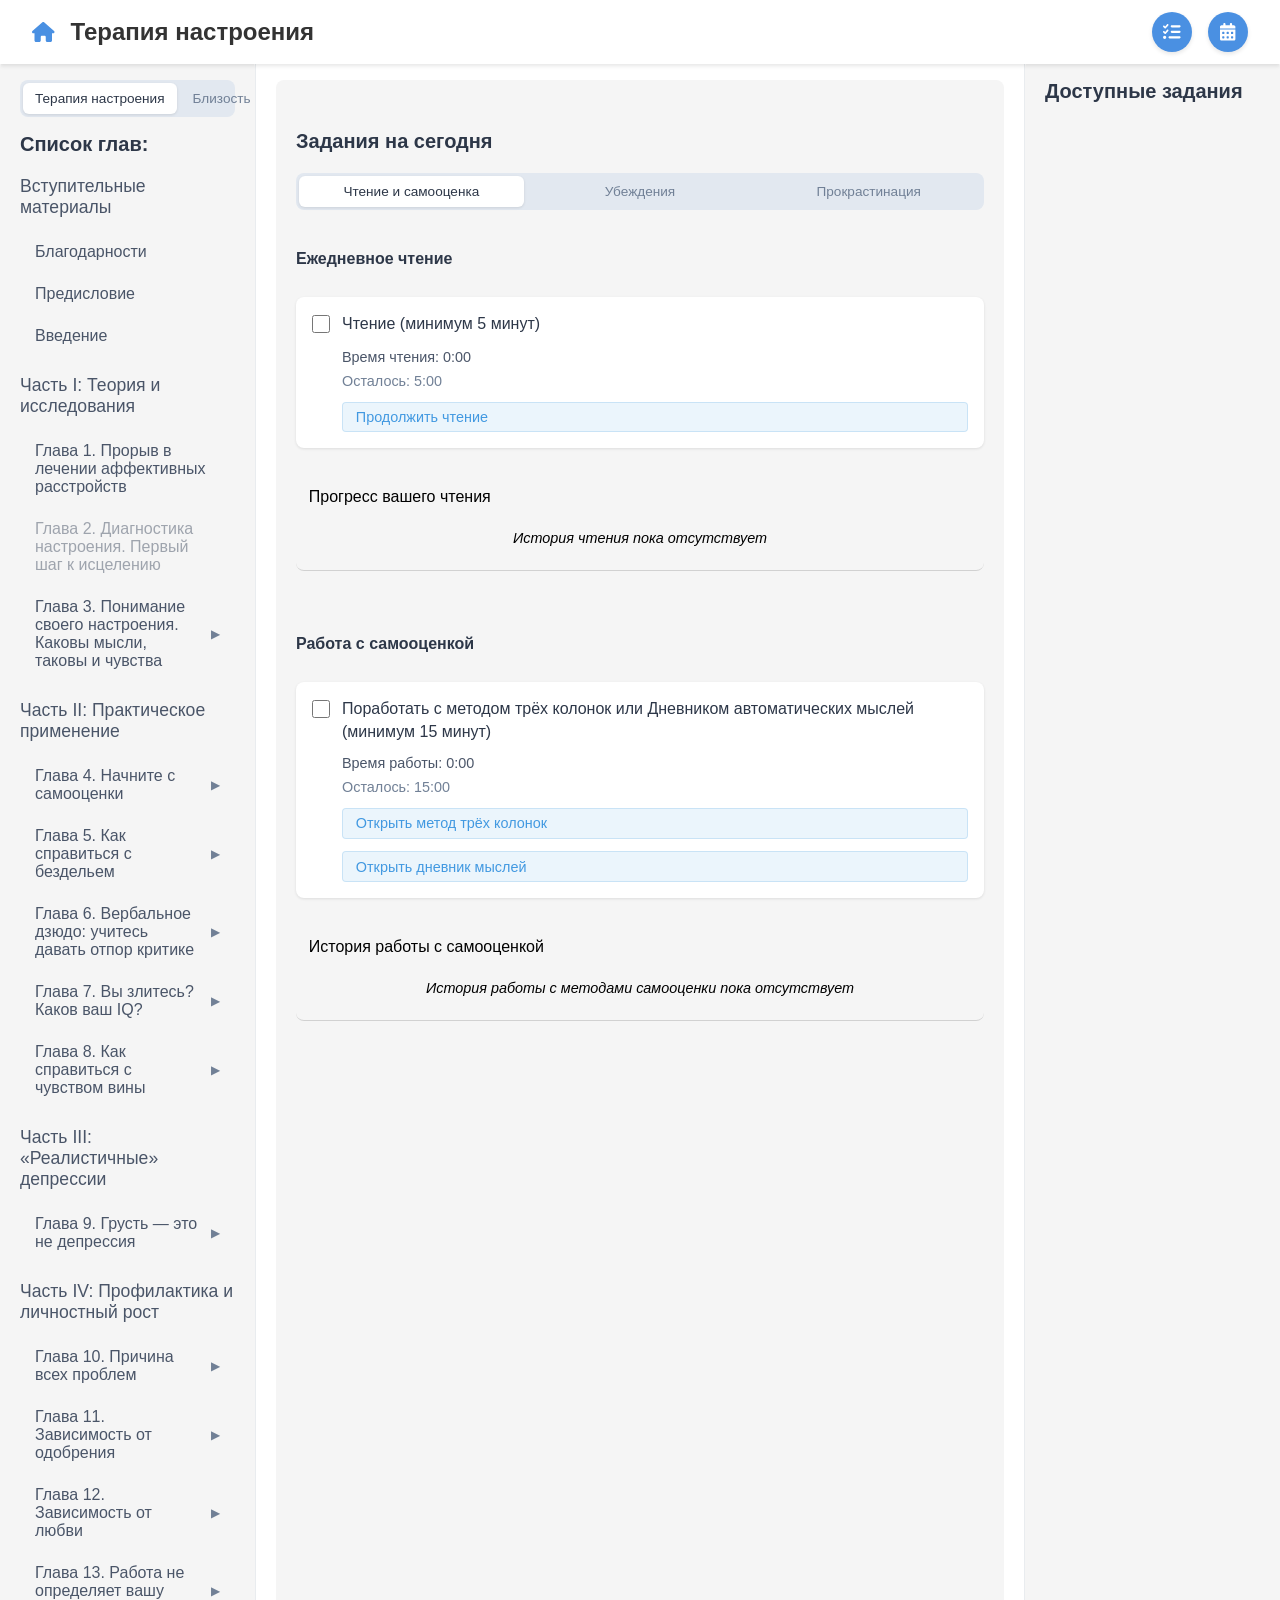
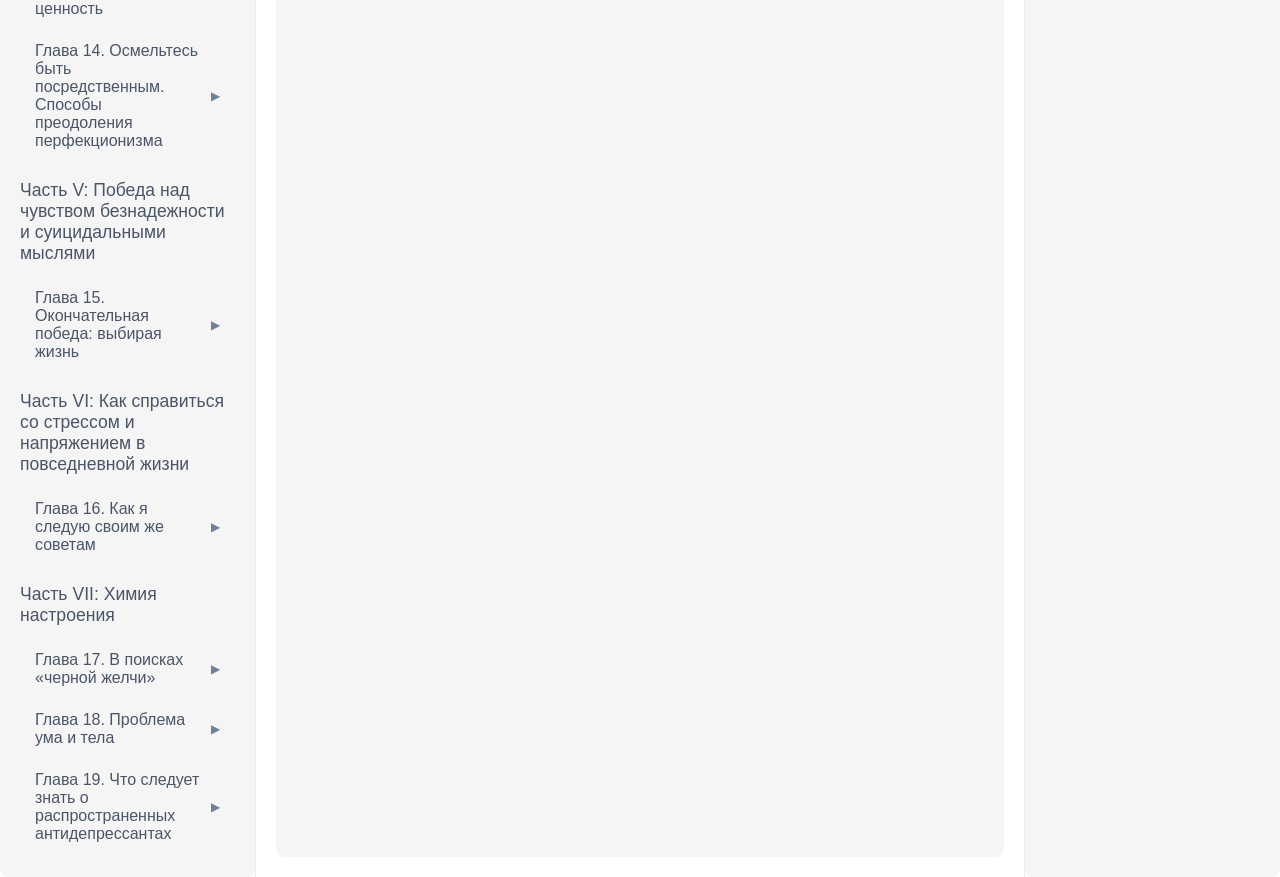
==== commit 2cc24e22: "Updates" ====
--- a/index.html
+++ b/index.html
@@ -5,8 +5,8 @@
     <link rel="icon" type="image/svg+xml" href="/vite.svg" />
     <meta name="viewport" content="width=device-width, initial-scale=1.0" />
     <title>Psy self help</title>
-    <script type="module" crossorigin src="/assets/index-Xu7U1yBc.js"></script>
-    <link rel="stylesheet" crossorigin href="/assets/index-W2qtBAEm.css">
+    <script type="module" crossorigin src="/assets/index-BYy2wsC4.js"></script>
+    <link rel="stylesheet" crossorigin href="/assets/index-Bkky1NiM.css">
   </head>
   <body>
     <div id="root"></div>
--- a/assets/index-Bkky1NiM.css
+++ b/assets/index-Bkky1NiM.css
@@ -0,0 +1 @@
+*{margin:0;padding:0;box-sizing:border-box}html,body{height:100%;width:100%}body{font-family:-apple-system,BlinkMacSystemFont,Segoe UI,Roboto,Oxygen,Ubuntu,Cantarell,Fira Sans,Droid Sans,Helvetica Neue,sans-serif;-webkit-font-smoothing:antialiased;-moz-osx-font-smoothing:grayscale}#root{height:100%;width:100%}button{border:none;background:none;cursor:pointer;font-family:-apple-system,BlinkMacSystemFont,Segoe UI,Roboto,Oxygen,Ubuntu,Cantarell,Fira Sans,Droid Sans,Helvetica Neue,sans-serif}ul,ol{list-style:none}a{text-decoration:none;color:inherit}._appLayout_hpz85_1{display:grid;grid-template-columns:20% 60% 20%;grid-template-rows:60px 1fr;grid-template-areas:"header header header" "chapters content activities"}._header_hpz85_10{grid-area:header;background-color:#f8f9fa;border-bottom:1px solid #e9ecef;padding:0 20px;display:flex;align-items:center;justify-content:space-between}._chaptersPanel_hpz85_20{grid-area:chapters;border-right:1px solid #e9ecef;background-color:#fff}._mainContent_hpz85_26{grid-area:content;padding:20px;background-color:#fff}._activitiesPanel_hpz85_32{grid-area:activities;border-left:1px solid #e9ecef;background-color:#fff;overflow-y:auto}._header_8h4zo_1{width:100%;background-color:#fff;box-shadow:0 2px 4px #0000001a;position:fixed;top:0;left:0;right:0;z-index:10}._headerContent_8h4zo_12{max-width:1400px;margin:0 auto;padding:.75rem 2rem;display:flex;justify-content:space-between;align-items:center}._titleContainer_8h4zo_21{display:flex;align-items:center;gap:.75rem;cursor:pointer}._homeIcon_8h4zo_28{font-size:1.25rem;color:#4a90e2;margin-right:.25rem;transition:color .2s,transform .2s}._homeIcon_8h4zo_28:hover{color:#357abd;transform:scale(1.1)}._title_8h4zo_21{margin:0;font-size:1.5rem;color:#333;transition:color .2s;white-space:nowrap}._titleContainer_8h4zo_21:hover ._title_8h4zo_21{color:#4a90e2}._timerPlaceholder_8h4zo_52{min-width:150px;text-align:center}._headerTimer_8h4zo_57{background:#fff;padding:.5rem 1rem;border-radius:8px;box-shadow:0 2px 4px #0000001a;font-size:1rem;color:#4a5568;font-weight:500;border:1px solid #e2e8f0;display:flex;align-items:center;justify-content:center;min-width:150px}._buttonGroup_8h4zo_72{display:flex;gap:1rem}._iconButton_8h4zo_77{width:2.5rem;height:2.5rem;display:flex;align-items:center;justify-content:center;border:none;border-radius:50%;background-color:#4a90e2;color:#fff;cursor:pointer;transition:all .2s ease;box-shadow:0 2px 4px #0000001a}._iconButton_8h4zo_77:hover{background-color:#357abd;transform:translateY(-2px);box-shadow:0 4px 8px #00000026}._iconButton_8h4zo_77:active{transform:translateY(0);box-shadow:0 2px 4px #0000001a}._buttonIcon_8h4zo_103{font-size:1.1rem}@media (max-width: 768px){._headerContent_8h4zo_12{padding:.75rem 1rem}._title_8h4zo_21{font-size:1.2rem}._iconButton_8h4zo_77{width:2.2rem;height:2.2rem}._buttonIcon_8h4zo_103{font-size:1rem}._timerPlaceholder_8h4zo_52{min-width:100px}._headerTimer_8h4zo_57{min-width:100px;padding:.4rem .8rem;font-size:.9rem}}._sidebar_1kkit_1{max-width:300px;padding:20px;background-color:#f5f5f5;border-radius:8px}._bookTabs_1kkit_11{display:flex;gap:4px;margin-bottom:16px;background-color:#e2e8f0;border-radius:8px;padding:3px}._bookTab_1kkit_11{flex:1;padding:8px 12px;border:none;border-radius:6px;background:transparent;color:#718096;font-size:.85rem;font-weight:500;cursor:pointer;transition:all .2s ease;white-space:nowrap}._bookTab_1kkit_11:hover{color:#4a5568}._bookTabActive_1kkit_38{background-color:#fff;color:#2d3748;box-shadow:0 1px 3px #0000001a}._sidebar_1kkit_1 h3{color:#2d3748;font-size:1.25rem;margin-bottom:20px;font-weight:600}._sidebar_1kkit_1 h4{color:#4a5568;font-size:1.1rem;margin:20px 0 15px;font-weight:500}._chapterItem_1kkit_58{cursor:pointer;padding:10px 15px;margin:4px 0;border-radius:6px;transition:all .2s ease;color:#4a5568;font-size:1rem;font-weight:400}._chapterItem_1kkit_58:hover{background-color:#edf2f7;color:#2d3748}._chapterItem_1kkit_58._active_1kkit_74{background-color:#e2e8f0;color:#2c5282;font-weight:500;box-shadow:inset 0 2px 4px #0000000d}._chapterTitle_1kkit_81{padding:10px 15px;margin:4px 0;font-weight:500;color:#4a5568;border-radius:6px;transition:all .2s ease;font-size:1rem}._accordion_1kkit_91{display:flex;justify-content:space-between;align-items:center;cursor:pointer;transition:all .2s ease;border-radius:6px}._accordion_1kkit_91:hover{background-color:#edf2f7;color:#2d3748}._accordion_1kkit_91._active_1kkit_74{background-color:#e2e8f0;color:#2c5282;font-weight:500;box-shadow:inset 0 2px 4px #0000000d}._arrow_1kkit_112{font-size:12px;margin-left:8px;transition:transform .2s;color:#718096}._completedArrow_1kkit_119{color:#4caf50;font-weight:700}._expanded_1kkit_124 ._arrow_1kkit_112{transform:rotate(0)}._disabled_1kkit_128{opacity:.5;cursor:not-allowed}._disabled_1kkit_128:hover{background-color:transparent}._completed_1kkit_119{position:relative;color:#4caf50}._subSections_1kkit_142{list-style:none;margin-left:20px;padding-left:0;overflow:hidden;animation:_slideDown_1kkit_1 .2s ease-out}@keyframes _slideDown_1kkit_1{0%{opacity:0;transform:translateY(-10px)}to{opacity:1;transform:translateY(0)}}._sectionItem_1kkit_161{cursor:pointer;padding:6px 24px 6px 15px;margin:2px 0;font-size:.95rem;color:#718096;border-radius:6px;transition:all .2s ease;position:relative;font-weight:400}._sectionItem_1kkit_161:hover{background-color:#edf2f7;color:#2d3748}._sectionItem_1kkit_161._active_1kkit_74{background-color:#e2e8f0;color:#2c5282;font-weight:500;box-shadow:inset 0 2px 4px #0000000d}._sectionItem_1kkit_161._disabled_1kkit_128{opacity:.5;cursor:not-allowed}._sectionItem_1kkit_161._disabled_1kkit_128:hover{background-color:transparent}._sectionItem_1kkit_161._completed_1kkit_119{color:#4caf50;font-weight:500}@media (max-width: 768px){._sidebar_1kkit_1{max-width:100%;height:calc(100vh - 60px);overflow-y:auto;padding:12px;margin:0;border-radius:0;background-color:#fff}._bookTabs_1kkit_11{margin-bottom:12px;position:sticky;top:0;z-index:10;background-color:#e2e8f0}._bookTab_1kkit_11{padding:10px 12px;font-size:.9rem}._sidebar_1kkit_1 h3{font-size:1.2rem;margin:8px 0 16px;padding:0 4px;color:#2d3748;font-weight:600}._sidebar_1kkit_1 h4{font-size:1rem;margin:16px 0 12px;padding:0 4px;color:#2d3748;font-weight:600}._chapterItem_1kkit_58{padding:14px 16px;margin:4px 0;border-radius:8px;background-color:#f7fafc;border:1px solid #edf2f7;font-size:.95rem;display:flex;align-items:center;justify-content:space-between}._chapterItem_1kkit_58:after{content:"›";font-size:1.2rem;color:#a0aec0;margin-left:8px}._chapterTitle_1kkit_81{padding:14px 16px;margin:4px 0;border-radius:8px;background-color:#f7fafc;border:1px solid #edf2f7;font-size:.95rem}._accordion_1kkit_91{padding:14px 16px;display:flex;align-items:center;justify-content:space-between}._arrow_1kkit_112{font-size:1.2rem;color:#a0aec0}._completedArrow_1kkit_119{color:#4caf50;font-weight:700}._subSections_1kkit_142{margin-left:12px;margin-top:4px}._sectionItem_1kkit_161{padding:14px 16px;margin:4px 0;font-size:.95rem;background-color:#f7fafc;border:1px solid #edf2f7;border-radius:8px;display:flex;align-items:center;justify-content:space-between}._sectionItem_1kkit_161:after{content:"›";font-size:1.2rem;color:#a0aec0;margin-left:8px}._chapterItem_1kkit_58:active,._sectionItem_1kkit_161:active,._accordion_1kkit_91:active{background-color:#edf2f7;transform:scale(.98);animation:_buttonPress_1kkit_1 .15s ease-out forwards}._chapterItem_1kkit_58._active_1kkit_74,._sectionItem_1kkit_161._active_1kkit_74,._accordion_1kkit_91._active_1kkit_74{background-color:#e6ffed;border-color:#9ae6b4;color:#2f855a}._chapterItem_1kkit_58._active_1kkit_74:after,._sectionItem_1kkit_161._active_1kkit_74:after,._accordion_1kkit_91._active_1kkit_74 ._arrow_1kkit_112{color:#68d391}._completed_1kkit_119:after{content:""}._disabled_1kkit_128{opacity:.6}._sidebar_1kkit_1::-webkit-scrollbar{width:6px}._sidebar_1kkit_1::-webkit-scrollbar-track{background:transparent}._sidebar_1kkit_1::-webkit-scrollbar-thumb{background-color:#0000001a;border-radius:3px}@keyframes _buttonPress_1kkit_1{0%{transform:scale(1)}to{transform:scale(.98)}}._subSections_1kkit_142{animation:_slideDown_1kkit_1 .15s ease-out}}._mainContent_la8qa_1{padding:20px;flex-grow:1;overflow-y:auto}._welcome_la8qa_7{padding:20px;text-align:center;color:#4a5568}._welcome_la8qa_7 h2{margin-bottom:16px;color:#2d3748}._mobileBackButton_la8qa_18{display:none}@media (max-width: 768px){._mobileBackButton_la8qa_18{display:inline-flex;align-items:center;gap:8px;padding:8px 16px;background:#fff;border:1px solid #e2e8f0;border-radius:8px;color:#4a5568;font-size:1rem;font-weight:500;cursor:pointer;box-shadow:0 2px 4px #0000001a;position:fixed;top:12px;left:12px;z-index:100;transition:background-color .2s ease}._mobileBackButton_la8qa_18:hover{background-color:#f8f9fa}._mobileBackButton_la8qa_18 svg{width:16px;height:16px}}._nextButton_la8qa_53{margin-top:20px;padding:10px 20px;background-color:#06c;color:#fff;border:none;border-radius:4px;cursor:pointer}._nextButton_la8qa_53:hover{background-color:#0052a3}._chapterContainer_1lk6b_1{padding:20px;max-width:800px;margin:0 auto;position:relative}._content_1lk6b_12{line-height:1.6;font-size:18px;margin-bottom:20px}._timer_1lk6b_18{position:fixed;top:20px;right:150px;background:#fff;padding:10px 15px;border-radius:8px;box-shadow:0 2px 4px #0000001a;font-size:1rem;color:#4a5568;font-weight:500;z-index:100;border:1px solid #e2e8f0}._nextButton_1lk6b_33{display:block;margin:20px auto;padding:10px 20px;background-color:#4caf50;color:#fff;border:none;border-radius:5px;cursor:pointer;font-size:16px;transition:background-color .3s}._nextButton_1lk6b_33:hover{background-color:#45a049}._activityButtonsContainer_1lk6b_50{display:flex;flex-wrap:wrap;justify-content:center;gap:10px;margin:20px 0}._activityButton_1lk6b_50{padding:10px 16px;background-color:#007bff;color:#fff;border:none;border-radius:5px;cursor:pointer;font-size:14px;transition:background-color .3s;display:flex;align-items:center;gap:5px}._activityButton_1lk6b_50:hover{background-color:#0056b3}._content_1lk6b_12 img{max-width:100%;height:auto;display:block;margin:1em auto;cursor:pointer;transition:transform .2s ease}._content_1lk6b_12 img:hover{transform:scale(1.02)}._modalBackdrop_1lk6b_89{position:fixed;top:0;left:0;right:0;bottom:0;background-color:#000c;display:flex;justify-content:center;align-items:center;z-index:1000}._modalContent_1lk6b_102{position:relative;max-width:90vw;max-height:90vh;background-color:transparent}._modalImage_1lk6b_109{max-width:100%;max-height:90vh;object-fit:contain;border-radius:4px}._loadingContainer_1lk6b_116{display:flex;justify-content:center;align-items:center;min-height:200px;background-color:#f9f9f9;border-radius:8px;padding:20px;text-align:center;margin:40px 0;box-shadow:0 1px 3px #0000001a}._loadingContainer_1lk6b_116 p{font-size:18px;color:#666;margin:0}._modalClose_1lk6b_135{position:absolute;top:-40px;right:-40px;width:36px;height:36px;border-radius:50%;background-color:#fff3;border:none;color:#fff;font-size:24px;cursor:pointer;display:flex;align-items:center;justify-content:center;transition:background-color .2s ease}._modalClose_1lk6b_135:hover{background-color:#ffffff4d}@media (max-width: 768px){._chapterContainer_1lk6b_1{padding:12px;margin:0;width:100%;box-sizing:border-box}._chapterContent_1lk6b_8{margin-top:20px}._content_1lk6b_12{font-size:16px;line-height:1.5;padding:0 8px;margin-bottom:50px}._timer_1lk6b_18{position:fixed;top:12px;right:12px;width:auto;background:#fff;margin:0;padding:8px 16px;border-radius:8px;box-shadow:0 2px 4px #0000001a;font-size:1rem;display:flex;justify-content:center;align-items:center;z-index:99}._activityButtonsContainer_1lk6b_50{display:flex;flex-direction:column;gap:10px;margin:20px 0 70px;padding:0 16px}._activityButton_1lk6b_50{width:100%;padding:12px 16px;font-size:16px;justify-content:center}._nextButton_1lk6b_33{position:fixed;bottom:50px;left:50%;transform:translate(-50%);width:calc(100% - 32px);max-width:400px;padding:14px 20px;font-size:16px;border-radius:8px;box-shadow:0 2px 8px #0003;z-index:100}._modalContent_1lk6b_102{width:100%;height:100%;display:flex;justify-content:center;align-items:center}._modalImage_1lk6b_109{max-width:100%;max-height:80vh;object-fit:contain}._modalClose_1lk6b_135{top:10px;right:10px;width:36px;height:36px;background-color:#00000080;z-index:1010}._content_1lk6b_12 p{margin:1em 0}._content_1lk6b_12 h1,._content_1lk6b_12 h2,._content_1lk6b_12 h3,._content_1lk6b_12 h4,._content_1lk6b_12 h5,._content_1lk6b_12 h6{margin:1.5em 0 .8em}._noteModalContent_1lk6b_253{width:85%;max-height:60vh;padding:20px 16px 16px;margin:0 auto;position:relative}._noteModalContent_1lk6b_253:before{display:block}._noteContent_1lk6b_265{font-size:14px;line-height:1.5}._noteLink_1lk6b_270{font-size:12px;padding:2px;touch-action:manipulation}._noteLinkText_1lk6b_276{width:20px;height:20px;line-height:20px;font-weight:700}}._chapterActions_1lk6b_284{display:flex;justify-content:flex-end;align-items:center;padding:10px}._chapterFavorite_1lk6b_291{font-size:1.2rem;background:none;padding:5px 10px;border-radius:4px;cursor:pointer;margin-left:auto}._noteModalContent_1lk6b_253{position:relative;max-width:90vw;max-height:90vh;background-color:#fff;padding:20px;border-radius:8px;overflow-y:auto;box-shadow:0 3px 10px #0003}._noteModalContent_1lk6b_253:before{content:"";position:absolute;top:8px;left:50%;transform:translate(-50%);width:40px;height:4px;background-color:#e0e0e0;border-radius:4px;display:none}._noteContent_1lk6b_265{font-size:16px;line-height:1.6;color:#333}._noteLink_1lk6b_270{color:#007bff;cursor:pointer;text-decoration:none;vertical-align:super;font-size:smaller;position:relative;display:inline-block}._noteLinkText_1lk6b_276{display:inline-block;background-color:#007bff1a;border-radius:50%;width:18px;height:18px;text-align:center;line-height:18px}._noteLink_1lk6b_270:hover{text-decoration:underline}._noteLink_1lk6b_270:hover ._noteLinkText_1lk6b_276{background-color:#007bff33}@media (max-width: 768px){._noteModalContent_1lk6b_253{width:85%;max-height:60vh;padding:20px 16px 16px;margin:0 auto}._noteModalContent_1lk6b_253:before{display:block}._noteContent_1lk6b_265{font-size:14px;line-height:1.5}}._favoriteButton_1vsbh_1{background:none;border:none;font-size:1.5rem;color:#ccc;cursor:pointer;transition:color .3s}._favoriteButton_1vsbh_1:hover,._favoriteButton_1vsbh_1._isFavorite_1vsbh_14{color:#fc0}._calendar_e3du7_1{padding:12px;background-color:#f5f5f5;border-radius:8px;width:100%;box-sizing:border-box;overflow:hidden}._calendar_e3du7_1 h2{color:#2d3748;font-size:1.25rem;margin-bottom:20px;font-weight:600}._emptyMessage_e3du7_17{text-align:center;color:#718096;padding:40px 0;font-size:1rem}._days_e3du7_24{display:grid;grid-template-columns:repeat(7,1fr);gap:4px;width:100%;box-sizing:border-box;padding:0 1px;grid-auto-rows:1fr}._weekDays_e3du7_34{display:grid;grid-template-columns:repeat(7,1fr);gap:4px;margin-bottom:4px;width:100%;box-sizing:border-box;padding:0 1px}._day_e3du7_24{background:#fff;border-radius:6px;padding:8px;aspect-ratio:1;cursor:default;transition:all .2s ease;border:1px solid #e2e8f0;display:flex;flex-direction:column;min-width:0;height:100%}._day_e3du7_24._hasContent_e3du7_58{cursor:pointer;background-color:#f0fff4;border-color:#9ae6b4}._day_e3du7_24._hasContent_e3du7_58:hover{box-shadow:0 2px 4px #48bb781a;transform:translateY(-1px);background-color:#e6ffed}._dayHeader_e3du7_70{display:flex;justify-content:space-between;align-items:center;padding-bottom:8px;border-bottom:1px solid #e2e8f0}._dayHeader_e3du7_70 h3{margin:0;color:#2d3748;font-size:.9rem;font-weight:500}._dayHeader_e3du7_70 span{color:#2f855a;font-size:.85rem;font-weight:500}._dayContent_e3du7_91{flex:1;display:flex;flex-direction:column;gap:4px}._indicator_e3du7_98{font-size:.85rem;color:#38a169}._details_e3du7_103{position:fixed;top:50%;left:50%;transform:translate(-50%,-50%);background:#fff;border-radius:8px;box-shadow:0 4px 20px #00000026;width:90%;max-width:600px;max-height:80vh;overflow-y:auto;z-index:1000;padding:24px}._detailsOverlay_e3du7_119{position:fixed;top:0;left:0;right:0;bottom:0;background:#00000080;z-index:999;-webkit-backdrop-filter:blur(2px);backdrop-filter:blur(2px)}._detailsHeader_e3du7_130{display:flex;justify-content:space-between;align-items:center;margin-bottom:20px;padding-bottom:10px;border-bottom:1px solid #e2e8f0;position:sticky;top:0;background:#fff;z-index:1}._details_e3du7_103 h5{color:#2d3748;font-size:.9rem;margin:0 0 8px;font-weight:500}._chapter_e3du7_150,._subChapter_e3du7_150,._test_e3du7_150{display:flex;justify-content:space-between;align-items:center;padding:4px 0;font-size:.85rem;color:#4a5568}._chapterGroup_e3du7_159{margin:8px 0;padding:8px;background-color:#f8fafc;border-radius:4px}._parentChapter_e3du7_166{color:#2d3748;font-weight:500;font-size:.85rem;margin-bottom:4px;padding-bottom:4px;border-bottom:1px solid #e2e8f0}._subChapter_e3du7_150{padding-left:8px;color:#718096}._monthHeader_e3du7_180{display:flex;justify-content:space-between;align-items:center;margin-bottom:16px}._monthHeader_e3du7_180 button{background:none;border:none;color:#4a5568;font-size:1.25rem;padding:8px 16px;cursor:pointer;border-radius:6px;transition:all .2s}._monthHeader_e3du7_180 button:hover{background-color:#e2e8f0;color:#2d3748}._monthTitle_e3du7_203{color:#2d3748;font-size:1.1rem;font-weight:500;margin:0}._weekDay_e3du7_34{text-align:center;color:#718096;font-size:.85rem;font-weight:500;padding:4px}._emptyDay_e3du7_218{background:transparent;border:none;pointer-events:none}._closeButton_e3du7_224{background:none;border:none;color:#4a5568;font-size:1.2rem;padding:8px;cursor:pointer;border-radius:4px}._closeButton_e3du7_224:hover{background-color:#f7fafc;color:#2d3748}._detailsSection_e3du7_239{margin-bottom:24px}._detailsSection_e3du7_239 h4{color:#2d3748;font-size:1.1rem;margin:0 0 12px;font-weight:500}._exercise_e3du7_250{padding:8px 0;border-bottom:1px solid #e2e8f0;color:#4a5568}@media (max-width: 768px){._calendar_e3du7_1{padding:8px 2px;margin:0;width:100%;border-radius:0;background-color:#fff}._days_e3du7_24{gap:1px;padding:0 1px;grid-auto-rows:minmax(60px,auto)}._weekDays_e3du7_34{gap:1px;padding:0 1px;margin-bottom:1px}._day_e3du7_24{padding:2px;border:1px solid #edf2f7;background-color:#f8fafc;height:100%;min-height:unset;aspect-ratio:unset}._dayHeader_e3du7_70{margin-bottom:2px;padding-bottom:2px;border-bottom:1px solid #edf2f7;min-height:16px}._dayHeader_e3du7_70 h3{font-size:.7rem}._dayHeader_e3du7_70 span{font-size:.6rem}._dayContent_e3du7_91{display:flex;gap:2px;align-items:flex-start;min-height:30px}._indicator_e3du7_98{font-size:.8rem;min-height:20px;display:flex;align-items:center}._indicator_e3du7_98 span{display:flex;align-items:center;justify-content:center}._emptyDay_e3du7_218{border:1px solid #edf2f7;background-color:#f8fafc;height:100%;min-height:unset}._monthHeader_e3du7_180{padding:0 4px;margin-bottom:8px}._monthHeader_e3du7_180 button{padding:4px 8px}._weekDay_e3du7_34{font-size:.65rem;padding:1px}._emptyMessage_e3du7_17{padding:20px 0}._details_e3du7_103{position:fixed;top:0;left:0;right:0;bottom:0;transform:none;width:100%;max-width:100%;max-height:100%;border-radius:0;padding:16px}._detailsOverlay_e3du7_119{-webkit-backdrop-filter:none;backdrop-filter:none}._detailsHeader_e3du7_130{padding:12px 0;margin-bottom:16px}._closeButton_e3du7_224{padding:12px}._detailsSection_e3du7_239{margin-bottom:16px}._detailsSection_e3du7_239 h4{font-size:1rem;margin-bottom:8px;display:flex;align-items:center;gap:8px}._detailsSection_e3du7_239 h4:before{font-size:1.2rem}._detailsSection_e3du7_239:nth-child(2) h4:before{content:"📖"}._detailsSection_e3du7_239:nth-child(3) h4:before{content:"✍️"}._detailsSection_e3du7_239:nth-child(4) h4:before{content:"🎯"}._chapter_e3du7_150,._subChapter_e3du7_150,._test_e3du7_150,._exercise_e3du7_250{padding:8px 0;font-size:.9rem;border-bottom:1px solid #f0f0f0}._chapterGroup_e3du7_159{margin:8px 0;padding:8px;background-color:#f8fafc;border-radius:8px}._parentChapter_e3du7_166{font-size:.9rem;margin-bottom:8px;color:#2d3748;font-weight:600}._day_e3du7_24._hasContent_e3du7_58{background-color:#f0fff4}._day_e3du7_24._hasContent_e3du7_58:active{background-color:#e6ffed;transform:scale(.98)}._day_e3du7_24._hasContent_e3du7_58:hover{transform:none;box-shadow:none}._indicator_e3du7_98{line-height:1.2}._indicator_e3du7_98+._indicator_e3du7_98{margin-top:2px}}._overlay_sy87i_1{position:fixed;top:0;left:0;right:0;bottom:0;background-color:#00000080;display:flex;justify-content:center;align-items:center;z-index:1000}._modal_sy87i_14{background:#fff;padding:20px;border-radius:8px;max-width:800px;width:90%;max-height:90vh;overflow-y:auto}._header_sy87i_24{display:flex;justify-content:space-between;align-items:center;margin-bottom:20px}._closeButton_sy87i_31{background:none;border:none;font-size:24px;cursor:pointer;padding:0 8px}._content_sy87i_39{display:flex;flex-direction:column;gap:20px}._summary_sy87i_45{display:flex;gap:20px;flex-wrap:wrap;margin-bottom:20px}._stat_sy87i_52{display:flex;flex-direction:column;align-items:center;padding:10px 20px;background-color:#f5f5f5;border-radius:4px}._tabsContainer_sy87i_62{display:flex;gap:10px;border-bottom:1px solid #e2e8f0;margin-bottom:20px}._tabButton_sy87i_69{padding:12px 20px;background:none;border:none;border-bottom:3px solid transparent;font-size:1rem;font-weight:500;color:#64748b;cursor:pointer;transition:all .2s ease}._tabButton_sy87i_69:hover{color:#4299e1}._activeTab_sy87i_85{color:#4299e1;border-bottom-color:#4299e1}._tabContent_sy87i_90{min-height:200px}._emptyState_sy87i_94{padding:40px 20px;text-align:center;color:#64748b;background-color:#f8fafc;border-radius:8px;font-size:1rem}._section_sy87i_103{margin-bottom:10px;border-radius:8px;overflow:hidden;border:1px solid #e2e8f0}._sectionHeader_sy87i_110{padding:15px;background-color:#f8fafc;cursor:pointer;display:flex;justify-content:space-between;align-items:center;-webkit-user-select:none;user-select:none;transition:background-color .2s ease}._sectionHeader_sy87i_110:hover{background-color:#f1f5f9}._sectionHeader_sy87i_110 h3{margin:0;padding:0;border:none;color:#333}._sectionContent_sy87i_132{padding:15px;background-color:#fff;display:none;border-top:1px solid #e2e8f0}._sectionContent_sy87i_132._expanded_sy87i_139{display:block;animation:_slideDown_sy87i_1 .3s ease-out}._chapter_sy87i_144,._test_sy87i_144{display:flex;justify-content:space-between;padding:8px;border-bottom:1px solid #eee;align-items:center;flex-direction:column;align-items:flex-start}._chapterInfo_sy87i_154{flex:1;display:flex;justify-content:space-between}._chapterActions_sy87i_160{margin-left:10px;display:flex;gap:5px}._chapterButton_sy87i_166{background-color:#4299e1;color:#fff;border:none;border-radius:50%;width:30px;height:30px;display:flex;align-items:center;justify-content:center;cursor:pointer;transition:background-color .2s ease}._chapterButton_sy87i_166:hover{background-color:#3182ce}._bookTitle_sy87i_184{margin:16px 0 8px;padding:6px 10px;font-size:1rem;font-weight:600;color:#1e293b;border-bottom:2px solid #4299e1}._bookTitle_sy87i_184:first-child{margin-top:0}._chapterGroup_sy87i_197{margin:10px 0}._parentChapter_sy87i_201{font-weight:700;margin-bottom:5px;display:flex;justify-content:space-between;align-items:center;padding:8px;background-color:#f8fafc;border-radius:4px}._subChapter_sy87i_212{display:flex;justify-content:space-between;padding:8px 8px 8px 20px;border-bottom:1px solid #eee;align-items:center}._exerciseSection_sy87i_220{margin-bottom:10px;border-radius:8px;overflow:hidden;border:1px solid #e2e8f0}._exerciseHeader_sy87i_227{padding:15px;background-color:#f8fafc;cursor:pointer;display:flex;justify-content:space-between;align-items:center;-webkit-user-select:none;user-select:none;transition:background-color .2s ease}._exerciseHeader_sy87i_227:hover{background-color:#f1f5f9}._exerciseHeader_sy87i_227 h4{margin:0;color:#333}._exerciseActions_sy87i_247{display:flex;align-items:center;gap:10px}._exerciseContent_sy87i_253{padding:20px;background-color:#fff;display:none;border-top:1px solid #e2e8f0}._exerciseContent_sy87i_253._expanded_sy87i_139{display:block;animation:_slideDown_sy87i_1 .3s ease-out}@keyframes _slideDown_sy87i_1{0%{opacity:0;transform:translateY(-10px)}to{opacity:1;transform:translateY(0)}}._arrow_sy87i_276{font-size:12px;color:#64748b;transition:transform .3s ease}._arrow_sy87i_276._expanded_sy87i_139{transform:rotate(180deg)}._recordsList_sy87i_286{display:flex;flex-direction:column;gap:15px}._record_sy87i_286{background-color:#fff;padding:15px;border-radius:6px;box-shadow:0 1px 3px #0000001a}._recordTime_sy87i_299{color:#666;font-size:.9em;margin-bottom:10px}._recordContent_sy87i_305{display:flex;flex-direction:column;gap:15px}._column_sy87i_311{display:flex;flex-direction:column;gap:5px}._column_sy87i_311 strong{color:#444;font-size:.9em}._column_sy87i_311 p{margin:0;white-space:pre-wrap;color:#333}._column_sy87i_311 ul{list-style:none;padding:0;margin:0}._column_sy87i_311 li{color:#4a5568;margin-bottom:4px}._thought_sy87i_339{background-color:#f7fafc;padding:12px;border-radius:4px;margin-bottom:12px}._thought_sy87i_339:last-child{margin-bottom:0}._thought_sy87i_339 p{margin:0 0 8px;color:#4a5568}._thought_sy87i_339 p:last-child{margin-bottom:0}._thought_sy87i_339 strong{color:#2d3748;font-size:.9em}._scheduleTable_sy87i_364{width:100%;border:1px solid #eee;border-radius:4px;overflow:hidden}._scheduleHeaders_sy87i_371{display:grid;grid-template-columns:100px 1fr 1fr;background-color:#f5f5f5;border-bottom:1px solid #eee}._timeHeader_sy87i_378,._columnHeader_sy87i_378{padding:10px;font-weight:700;text-align:center}._scheduleRow_sy87i_384{display:grid;grid-template-columns:100px 1fr 1fr;border-bottom:1px solid #eee}._scheduleRow_sy87i_384:last-child{border-bottom:none}._timeCell_sy87i_394{padding:10px;background-color:#f9f9f9;border-right:1px solid #eee;font-weight:500}._activityCell_sy87i_401{padding:10px;border-right:1px solid #eee}._activityCell_sy87i_401:last-child{border-right:none}._activity_sy87i_401{display:flex;flex-direction:column;gap:5px}._activity_sy87i_401 p{margin:0;color:#333}._ratings_sy87i_421{display:flex;gap:10px}._rating_sy87i_421{font-size:.9em;color:#666;display:flex;align-items:center;gap:4px}._tasksList_sy87i_434{display:flex;flex-direction:column;gap:16px;margin-top:12px}._task_sy87i_434{background-color:#f8fafc;border:1px solid #e2e8f0;border-radius:8px;padding:16px}._taskContent_sy87i_448{display:flex;flex-direction:column;gap:12px}._taskText_sy87i_454{font-size:1rem;color:#1e293b;margin:0}._taskRatings_sy87i_460{display:grid;grid-template-columns:repeat(auto-fit,minmax(200px,1fr));gap:8px;color:#64748b;font-size:.9rem}._taskRatings_sy87i_460 strong{color:#475569}._activityList_sy87i_472{display:flex;flex-direction:column;gap:16px}._activity_sy87i_401{background-color:#fff;padding:16px;border-radius:6px;box-shadow:0 1px 3px #0000001a}._activityContent_sy87i_485{display:flex;flex-direction:column;gap:12px}._activityTime_sy87i_491{color:#64748b;font-size:.9em}._activityDetails_sy87i_496{display:flex;flex-direction:column;gap:8px}._activityDetails_sy87i_496 p{margin:0;color:#1e293b}._activityDetails_sy87i_496 strong{color:#475569;margin-right:8px}._activityRatings_sy87i_512{display:flex;flex-direction:column;gap:4px;margin-top:8px}._activityRatings_sy87i_512 div{display:flex;gap:8px;align-items:center}._activityRatings_sy87i_512 strong{color:#475569;font-weight:500}._better_sy87i_530{color:#22c55e;font-weight:500}._worse_sy87i_535{color:#ef4444;font-weight:500}._same_sy87i_540{color:#eab308;font-weight:500}._pairsList_sy87i_545{display:flex;flex-direction:column;gap:1rem;margin-top:.5rem}._pair_sy87i_545{background-color:#f8f9fa;padding:1rem;border-radius:8px;box-shadow:0 1px 3px #0000001a}._pairTime_sy87i_559{color:#6c757d;font-size:.875rem;margin-bottom:.5rem}._pairContent_sy87i_565{display:flex;gap:1rem;align-items:flex-start}._butContent_sy87i_571,._noButContent_sy87i_572{flex:1;background-color:#fff;padding:.75rem;border-radius:6px;border:1px solid #dee2e6}._butContent_sy87i_571 strong,._noButContent_sy87i_572 strong{display:block;margin-bottom:.25rem;color:#495057}._butContent_sy87i_571 p,._noButContent_sy87i_572 p{margin:0;color:#212529}._pairsTable_sy87i_593{width:100%;border:1px solid #e2e8f0;border-radius:8px;overflow:hidden;margin-top:1rem}._butColumn_sy87i_640,._arrowColumn_sy87i_641,._noButColumn_sy87i_642{padding:12px 16px;border-right:1px solid #e2e8f0;display:flex;align-items:center}._butColumn_sy87i_640,._noButColumn_sy87i_642{line-height:1.5}._butColumn_sy87i_640 p,._noButColumn_sy87i_642 p{margin:0;white-space:pre-wrap;color:#1e293b}._noButColumn_sy87i_642{border-right:none}._statementsTable_sy87i_672{width:100%;border:1px solid #e2e8f0;border-radius:8px;overflow:hidden;margin-top:1rem}._tableHeader_sy87i_601{display:grid;grid-template-columns:1fr 40px 1fr;background-color:#f8fafc;border-bottom:1px solid #e2e8f0;font-weight:500;color:#475569}._tableHeader_sy87i_601>div{padding:12px 16px;border-right:1px solid #e2e8f0}._tableHeader_sy87i_601>div:last-child{border-right:none}._tableBody_sy87i_619{max-height:400px;overflow-y:auto}._tableRow_sy87i_624{display:grid;grid-template-columns:1fr 40px 1fr;border-bottom:1px solid #e2e8f0;background-color:#fff;transition:background-color .2s}._tableRow_sy87i_624:hover{background-color:#f8fafc}._tableRow_sy87i_624:last-child{border-bottom:none}._devaluingColumn_sy87i_719,._arrowColumn_sy87i_641,._supportingColumn_sy87i_721{padding:12px 16px;border-right:1px solid #e2e8f0;display:flex;align-items:center}._devaluingColumn_sy87i_719,._supportingColumn_sy87i_721{line-height:1.5}._devaluingColumn_sy87i_719 p,._supportingColumn_sy87i_721 p{margin:0;white-space:pre-wrap;color:#1e293b}._arrowColumn_sy87i_641{justify-content:center;color:#64748b;font-size:1.25rem;border-right:1px solid #e2e8f0}._supportingColumn_sy87i_721{border-right:none}._stepsList_sy87i_751{display:flex;flex-direction:column;gap:8px;margin-top:12px}._step_sy87i_751{background-color:#f8fafc;border:1px solid #e2e8f0;border-radius:6px;padding:8px 12px;display:flex;align-items:center}._step_sy87i_751._completed_sy87i_767{background-color:#f0fdf4;border-color:#86efac}._step_sy87i_751._restStep_sy87i_772{background-color:#f0f9ff;border-color:#bae6fd}._stepContent_sy87i_777{display:flex;justify-content:space-between;align-items:center;width:100%}._stepText_sy87i_784{color:#1e293b;font-size:.9rem}._stepDuration_sy87i_789{color:#64748b;font-size:.8rem;background-color:#f1f5f9;padding:2px 6px;border-radius:4px}._completionMessage_sy87i_797{margin-top:12px;padding:8px;background-color:#f0fdf4;border:1px solid #86efac;border-radius:4px;color:#166534;font-size:.9rem;text-align:center}._cantDoList_sy87i_808{display:flex;flex-direction:column;gap:12px;margin-top:10px}._cantDoItem_sy87i_815{background-color:#f8f9fa;border:1px solid #e9ecef;border-radius:6px;padding:12px}._cantDoHeader_sy87i_822{display:flex;justify-content:space-between;align-items:flex-start;margin-bottom:8px}._cantDoText_sy87i_829{font-size:16px;color:#333;flex:1}._cantDoTime_sy87i_835{color:#6c757d;font-size:14px;margin-left:12px}._cantDoMinimum_sy87i_841{display:flex;justify-content:space-between;align-items:center;font-size:14px;color:#666}._minimumDone_sy87i_849{color:#28a745;font-weight:500}@media (max-width: 768px){._modal_sy87i_14{padding:16px;width:100%;height:calc(100% - 60px);max-height:100vh;border-radius:0;margin-bottom:60px}._header_sy87i_24{margin-bottom:16px}._header_sy87i_24 h2{font-size:1.25rem}._summary_sy87i_45{gap:10px;justify-content:center;margin-bottom:16px}._stat_sy87i_52{padding:8px 12px;min-width:70px}._tabsContainer_sy87i_62{gap:0;margin-bottom:16px}._tabButton_sy87i_69{padding:10px 0;flex:1;font-size:.9rem;text-align:center}._chapter_sy87i_144,._test_sy87i_144{align-items:center;padding:10px}._chapterInfo_sy87i_154{flex:1;flex-direction:column;align-items:flex-start;gap:4px}._subChapter_sy87i_212{flex-direction:row;align-items:center;padding:10px 10px 10px 16px}._parentChapter_sy87i_201{padding:10px}._parentChapter_sy87i_201 ._chapterInfo_sy87i_154{flex-direction:row}._tableHeader_sy87i_601,._tableRow_sy87i_624{grid-template-columns:1fr 30px 1fr}._butColumn_sy87i_640,._arrowColumn_sy87i_641,._noButColumn_sy87i_642,._devaluingColumn_sy87i_719,._supportingColumn_sy87i_721{padding:8px 12px;font-size:.875rem}._scheduleHeaders_sy87i_371,._scheduleRow_sy87i_384{grid-template-columns:70px 1fr 1fr}._timeHeader_sy87i_378,._columnHeader_sy87i_378,._timeCell_sy87i_394,._activityCell_sy87i_401{padding:8px;font-size:.875rem}._exerciseHeader_sy87i_227{padding:12px}._exerciseHeader_sy87i_227 h4{font-size:.95rem}._exerciseActions_sy87i_247{gap:8px}}._exerciseTable_sy87i_962{width:100%;border-collapse:collapse;margin-top:10px}._exerciseTable_sy87i_962 th,._exerciseTable_sy87i_962 td{border:1px solid #e2e8f0;padding:8px 12px;text-align:left;vertical-align:top}._exerciseTable_sy87i_962 th{background:#f1f5f9;font-weight:500;text-align:center}._exerciseTable_sy87i_962 tbody tr:nth-child(odd){background-color:#f8fafc}._exerciseTable_sy87i_962 tbody tr:hover{background-color:#f1f5f9}._sectionTitle_sy87i_990{margin:0 0 12px;font-size:1.1rem;color:#1e293b}._test_sy87i_144{border-radius:8px;background-color:#f9f9f9;margin-bottom:12px;overflow:hidden;box-shadow:0 2px 4px #0000000f;transition:box-shadow .2s ease}._test_sy87i_144:hover{box-shadow:0 3px 6px #0000001a}._testHeader_sy87i_1010{display:flex;justify-content:space-between;align-items:center;padding:14px 16px;cursor:pointer;transition:background-color .2s;gap:12px;width:100%}._testHeader_sy87i_1010:hover{background-color:#f0f0f0}._testInfo_sy87i_1025{display:flex;flex-direction:column;gap:8px;flex:1}._testTitle_sy87i_1032{display:flex;justify-content:space-between;align-items:center}._testName_sy87i_1038{font-size:1rem;font-weight:500;color:#333}._testTime_sy87i_1044{font-size:.8rem;color:#666;margin-left:12px}._testScore_sy87i_1050{color:#3182ce;font-weight:500}._expandIconContainer_sy87i_1055{display:flex;align-items:center;margin-left:8px}._expandIcon_sy87i_1055{display:inline-block;transition:transform .2s;font-size:.8rem;color:#666}._testDetails_sy87i_1072{border-top:1px solid #eaeaea;display:block;width:100%;padding:16px;box-sizing:border-box;margin-top:0;background-color:#fff}._resultInterpretation_sy87i_1082{margin-top:0}._resultInterpretation_sy87i_1082 h5{margin:0 0 8px;font-weight:500;color:#4a5568;font-size:.95rem}._resultInterpretation_sy87i_1082 p{margin:0;color:#4a5568;line-height:1.6;font-size:.95rem}._testsList_sy87i_1100{display:flex;flex-direction:column;width:100%;gap:12px}._resultsContainer_sy87i_1108{display:flex;flex-direction:column;gap:12px;margin-top:10px}._categoryResult_sy87i_1115{border:1px solid #e2e8f0;border-radius:6px;padding:12px;background-color:#f8fafc}._strength_sy87i_1122{border-left:4px solid #22c55e}._weakness_sy87i_1126{border-left:4px solid #ef4444}._categoryHeader_sy87i_1130{display:flex;justify-content:space-between;align-items:center;margin-bottom:8px}._categoryHeader_sy87i_1130 strong{color:#1e293b;font-size:1rem}._score_sy87i_1142{font-weight:500;padding:2px 8px;border-radius:4px;background-color:#f1f5f9}._categoryDescription_sy87i_1149{color:#475569;margin:0;font-size:.95rem;line-height:1.5}._recordsList_1gj2g_1{margin-top:10px}._emptyMessage_1gj2g_5{padding:15px;text-align:center;color:#666;font-style:italic;background-color:#f5f5f5;border-radius:6px;margin-top:10px}._record_1gj2g_1{background-color:#f9f9f9;border-radius:6px;padding:10px;margin-bottom:10px;box-shadow:0 1px 3px #0000001a}._recordTime_1gj2g_23{font-size:.8rem;color:#666;text-align:right;margin-bottom:5px}._recordContent_1gj2g_30{display:flex;flex-direction:column;gap:8px}._column_1gj2g_36{margin-bottom:5px}._column_1gj2g_36 strong{display:block;margin-bottom:3px;font-size:.9rem;color:#444}._column_1gj2g_36 p{margin:0;font-size:.95rem;line-height:1.4;white-space:pre-wrap;word-break:break-word}@media (max-width: 600px){._record_1gj2g_1{padding:8px}._column_1gj2g_36 strong{font-size:.85rem}._column_1gj2g_36 p{font-size:.9rem}}._container_1s9wd_1{margin:10px 0;padding:5px}._summary_1s9wd_6{margin-bottom:15px;font-size:.9rem;color:#555}._resultsContainer_1s9wd_12{display:flex;flex-wrap:wrap;gap:10px}._categoryResult_1s9wd_18{flex:1 1 calc(50% - 10px);min-width:200px;padding:10px;background-color:#f9f9f9;border-radius:6px;margin-bottom:5px}._categoryResult_1s9wd_18._strength_1s9wd_27{border-left:4px solid #4caf50}._categoryResult_1s9wd_18._weakness_1s9wd_31{border-left:4px solid #e57373}._categoryHeader_1s9wd_35{display:flex;justify-content:space-between;align-items:center;margin-bottom:5px}._score_1s9wd_42{font-weight:700}._strength_1s9wd_27 ._score_1s9wd_42{color:#4caf50}._weakness_1s9wd_31 ._score_1s9wd_42{color:#e57373}._categoryDescription_1s9wd_54{font-size:.85rem;margin:5px 0 0;color:#555;line-height:1.4;max-height:200px;overflow-y:auto;padding-right:5px}@media (max-width: 600px){._categoryResult_1s9wd_18{flex:1 1 100%}}._container_eix1w_1{padding:20px;background-color:#f5f5f5;border-radius:8px;height:100%;box-sizing:border-box}._container_eix1w_1 h2{color:#2d3748;font-size:1.25rem;margin-bottom:20px;font-weight:600}._todayTasksTitle_eix1w_16{margin-top:30px}._tasksTabs_eix1w_21{display:flex;gap:4px;margin-bottom:16px;background-color:#e2e8f0;border-radius:8px;padding:3px}._tasksTab_eix1w_21{flex:1;padding:8px 12px;border:none;border-radius:6px;background:transparent;color:#718096;font-size:.85rem;font-weight:500;cursor:pointer;transition:all .2s ease;white-space:nowrap}._tasksTab_eix1w_21:hover{color:#4a5568}._tasksTabActive_eix1w_48{background-color:#fff;color:#2d3748;box-shadow:0 1px 3px #0000001a}@media (max-width: 768px){._tasksTabs_eix1w_21{gap:2px;padding:3px;margin-bottom:12px}._tasksTab_eix1w_21{padding:8px 6px;font-size:.78rem;white-space:normal;text-align:center;line-height:1.2}}._tasksList_eix1w_70{display:flex;flex-direction:column;gap:16px}._task_eix1w_21{background:#fff;border-radius:8px;padding:16px;box-shadow:0 1px 3px #0000001a}._taskHeader_eix1w_83{display:flex;align-items:flex-start;gap:12px;margin-bottom:12px}._checkbox_eix1w_90{padding-top:2px}._checkbox_eix1w_90 input[type=checkbox]{width:18px;height:18px;accent-color:#48bb78}._taskTitle_eix1w_100{color:#2d3748;font-size:1rem;font-weight:500;line-height:1.4;flex:1}._taskProgress_eix1w_108{display:flex;flex-direction:column;gap:8px;margin-left:30px}._timeSpent_eix1w_115{color:#4a5568;font-size:.9rem}._remainingTime_eix1w_120{color:#718096;font-size:.9rem}._openLink_eix1w_125{color:#4299e1;font-size:.9rem;cursor:pointer;transition:color .2s;display:inline-block;padding:.4rem .8rem;margin-top:.3rem;background-color:#4299e11a;border-radius:4px;border:1px solid rgba(66,153,225,.2);font-weight:500}._openLink_eix1w_125:hover{color:#2b6cb0;background-color:#4299e126;border-color:#4299e14d;box-shadow:0 1px 3px #0000001a}._openLink_eix1w_125:active{transform:translateY(1px);box-shadow:none}._methodLinks_eix1w_151{display:flex;flex-direction:column;gap:8px}._clickable_eix1w_157{cursor:pointer;transition:all .2s ease}._clickable_eix1w_157:hover{transform:translateY(-1px);box-shadow:0 2px 4px #0000001a}@media (max-width: 768px){._container_eix1w_1{padding:0;background-color:#fff;border-radius:0;overflow-y:auto}._container_eix1w_1 h2{font-size:1.2rem;margin:8px 0 16px;padding:0}._tasksList_eix1w_70{gap:12px}._task_eix1w_21{padding:16px;border:1px solid #edf2f7;box-shadow:none;background-color:#f7fafc}._taskHeader_eix1w_83{gap:12px;margin-bottom:12px}._checkbox_eix1w_90 input[type=checkbox]{width:20px;height:20px;border-radius:4px}._taskTitle_eix1w_100{font-size:.95rem;line-height:1.4}._taskProgress_eix1w_108{margin-left:32px;gap:10px}._timeSpent_eix1w_115,._remainingTime_eix1w_120{font-size:.9rem}._openLink_eix1w_125{font-size:.9rem;padding:8px 0;position:relative}._methodLinks_eix1w_151{gap:12px}._clickable_eix1w_157:active{background-color:#edf2f7;transform:scale(.98)}._container_eix1w_1::-webkit-scrollbar{width:4px}._container_eix1w_1::-webkit-scrollbar-track{background:transparent}._container_eix1w_1::-webkit-scrollbar-thumb{background-color:#0000001a;border-radius:2px}@keyframes _buttonPress_eix1w_1{0%{transform:scale(1)}to{transform:scale(.98)}}._task_eix1w_21._clickable_eix1w_157:active{animation:_buttonPress_eix1w_1 .1s ease-out forwards}}._favoritesTitle_eix1w_272{margin-bottom:30px;color:#2c3e50;font-size:1.5em}._favoritesList_eix1w_278{display:flex;flex-direction:column;gap:10px;margin-top:15px;margin-bottom:30px;border-bottom:1px solid #e0e0e0}._favoriteItem_eix1w_287{display:flex;align-items:center;padding:12px 15px;background-color:#f8f9fa;border-radius:8px;box-shadow:0 1px 3px #0000001a;transition:transform .2s,background-color .2s}._favoriteItem_eix1w_287:hover{background-color:#e9f7fe;transform:translate(5px)}._favoriteIcon_eix1w_302{color:#f1c40f;font-size:20px;margin-right:10px}._favoriteTitle_eix1w_308{color:#2c3e50;font-weight:500}@media (max-width: 768px){._favoritesTitle_eix1w_272{font-size:1.3em;margin-top:25px;padding-top:15px}._favoritesList_eix1w_278{gap:8px}._favoriteItem_eix1w_287{padding:10px 12px}._favoriteIcon_eix1w_302{font-size:18px}._favoriteTitle_eix1w_308{font-size:14px}}._chartsSection_eix1w_338{margin:20px 0}._chartTitle_eix1w_342{color:#2d3748;font-size:1.15rem;margin-bottom:15px;font-weight:500}@media (max-width: 768px){._chartsSection_eix1w_338{margin:15px 0}._chartTitle_eix1w_342{font-size:1rem;margin-bottom:10px}}._taskSectionTitle_eix1w_362{margin:1.5rem 0 .8rem;font-size:1rem;font-weight:600;color:#2d3748}._readingHistorySection_eix1w_371{margin:.5rem 0 1.5rem;padding:.5rem .8rem;background-color:var(--bg-light);border-radius:.5rem;border-bottom:1px solid rgba(0,0,0,.15)}._readingHistoryTitle_eix1w_379{margin:.5rem 0;font-size:1rem;font-weight:500;color:var(--text-color-secondary)}._readingHistoryContainer_eix1w_386{display:flex;flex-direction:column;gap:.8rem;padding:.5rem .2rem}._readingStats_eix1w_394{display:flex;justify-content:space-around;align-items:center;padding:.5rem 0;border-bottom:1px solid rgba(0,0,0,.05);margin-bottom:.5rem}._readingStatItem_eix1w_403{display:flex;flex-direction:column;align-items:center;gap:.3rem}._readingStatValue_eix1w_410{font-size:1.2rem;font-weight:600;color:var(--text-color-dark)}._readingStatLabel_eix1w_416{font-size:.7rem;color:var(--text-color-secondary)}._readingHistoryScroll_eix1w_422,._methodsHistoryScroll_eix1w_423,._methodsHistoryContainer_eix1w_424 ._methodsHistoryScroll_eix1w_423{display:flex;overflow-x:auto;padding:.7rem .3rem;scrollbar-width:thin;gap:.15rem;align-items:flex-start;-ms-overflow-style:none;scrollbar-width:none;max-width:100%;flex-wrap:nowrap}._readingHistoryScroll_eix1w_422::-webkit-scrollbar,._methodsHistoryScroll_eix1w_423::-webkit-scrollbar{display:none}@media (min-width: 769px){._readingHistoryScroll_eix1w_422,._methodsHistoryScroll_eix1w_423,._methodsHistoryContainer_eix1w_424 ._methodsHistoryScroll_eix1w_423{overflow-x:auto;flex-wrap:nowrap;justify-content:flex-start;scrollbar-width:thin;-ms-overflow-style:auto}._readingHistoryScroll_eix1w_422::-webkit-scrollbar,._methodsHistoryScroll_eix1w_423::-webkit-scrollbar{display:block;height:6px;background-color:transparent}._readingHistoryScroll_eix1w_422::-webkit-scrollbar-thumb,._methodsHistoryScroll_eix1w_423::-webkit-scrollbar-thumb{background-color:#0003;border-radius:10px}._readingHistoryScroll_eix1w_422::-webkit-scrollbar-track,._methodsHistoryScroll_eix1w_423::-webkit-scrollbar-track{background-color:#0000000d;border-radius:10px}._readingHistoryScroll_eix1w_422:hover::-webkit-scrollbar-thumb,._methodsHistoryScroll_eix1w_423:hover::-webkit-scrollbar-thumb{background-color:#0000004d}}@media (max-width: 768px){._readingHistoryScroll_eix1w_422,._methodsHistoryScroll_eix1w_423,._methodsHistoryContainer_eix1w_424 ._methodsHistoryScroll_eix1w_423{overflow-x:auto;flex-wrap:nowrap;padding:.5rem .2rem}._dayBlock_eix1w_490{min-width:2.5rem}._daySquare_eix1w_494{width:2.5rem;height:2.5rem}}._dayBlock_eix1w_490{display:flex;flex-direction:column;align-items:center;min-width:3.2rem;margin:0 .2rem}._daySquare_eix1w_494{width:3rem;height:3rem;border-radius:.4rem;margin-bottom:.3rem;border:1px solid rgba(0,0,0,.1);transition:all .25s ease;display:flex;flex-direction:column;align-items:center;justify-content:center;padding:.2rem;position:relative;overflow:hidden;box-shadow:0 1px 3px #0000000d;cursor:pointer}._daySquare_eix1w_494:hover{transform:scale(1.12) translateY(-2px);box-shadow:0 4px 8px #0000001f;z-index:2;border-color:#00000026}._daySquare_eix1w_494._expanded_eix1w_534{transform:scale(1.15) translateY(-3px);box-shadow:0 6px 12px #00000026;z-index:3;border-color:#2196f366}._monthLabel_eix1w_542{position:absolute;top:.15rem;left:.15rem;font-size:.6rem;color:#00000080;font-weight:500;text-transform:uppercase}._dayDate_eix1w_552{font-size:.7rem;color:var(--text-color-secondary);display:none}._dayTime_eix1w_565{font-size:.65rem;color:#0009;margin-top:.1rem}._today_eix1w_16{font-weight:700}._daySquare_eix1w_494._today_eix1w_16{border:2px solid rgba(33,150,243,.7);box-shadow:0 0 4px #2196f366}._readingGood_eix1w_582{background-color:#4caf502e;border:1px solid rgba(76,175,80,.3);color:#005a00cc}._readingLow_eix1w_588{background-color:#ffc1072e;border:1px solid rgba(255,193,7,.3);color:#645000cc}._readingNone_eix1w_594{background-color:#e0e0e080;border:1px solid rgba(0,0,0,.08);color:#0006}._readingNone_eix1w_594 ._dayNumber_eix1w_559{color:#0006}._readingHistoryLegend_eix1w_613{display:flex;justify-content:center;gap:1rem;margin-top:.2rem;padding-top:.5rem;border-top:1px solid rgba(0,0,0,.05)}._legendItem_eix1w_622{display:flex;align-items:center;gap:.3rem;font-size:.8rem;color:var(--text-color-secondary)}._legendSquare_eix1w_630{width:.8rem;height:.8rem;border-radius:.15rem}._noReadingHistory_eix1w_636{text-align:center;padding:1rem;color:var(--text-color-secondary);font-style:italic;font-size:.9rem}._methodsHistorySection_eix1w_645{margin:.5rem 0 1.5rem;padding:.5rem .8rem;background-color:var(--bg-light);border-radius:.5rem;border-bottom:1px solid rgba(0,0,0,.15)}._methodsHistoryTitle_eix1w_653{margin:.5rem 0;font-size:1rem;font-weight:500;color:var(--text-color-secondary)}._methodsHistoryContainer_eix1w_424{display:flex;flex-direction:column;gap:.8rem;padding:.5rem .2rem}._methodsStats_eix1w_667{display:flex;justify-content:space-around;align-items:center;padding:.5rem 0;border-bottom:1px solid rgba(0,0,0,.05);margin-bottom:.5rem}._methodsStatItem_eix1w_676{display:flex;flex-direction:column;align-items:center;gap:.3rem}._methodsStatValue_eix1w_683{font-size:1.2rem;font-weight:600;color:var(--text-color-dark)}._methodsStatLabel_eix1w_689{font-size:.7rem;color:var(--text-color-secondary);text-align:center}._methodsGood_eix1w_696{background-color:#4caf502e;border:1px solid rgba(76,175,80,.3);color:#005a00cc}._methodsLow_eix1w_702{background-color:#ffc1072e;border:1px solid rgba(255,193,7,.3);color:#645000cc}._methodsNone_eix1w_708{background-color:#e0e0e080;border:1px solid rgba(0,0,0,.08);color:#0006}._methodsNone_eix1w_708 ._dayNumber_eix1w_559{color:#0006}._burnsScoreBadge_eix1w_719{position:absolute;bottom:.2rem;right:.2rem;background-color:#2196f3cc;color:#fff;font-size:.6rem;font-weight:700;width:1.2rem;height:1.2rem;display:flex;align-items:center;justify-content:center;border-radius:50%}._hasBurnsScore_eix1w_736{box-shadow:0 0 0 1px #2196f380}._noMethodsHistory_eix1w_740{text-align:center;padding:1rem;color:var(--text-color-secondary);font-style:italic;font-size:.9rem}._burnsResultContainer_eix1w_749{margin:.5rem 0;padding:.5rem;background-color:#00000008;border-radius:.5rem}._burnsScoreInfo_eix1w_756{display:flex;flex-wrap:wrap;gap:.4rem;margin-bottom:.2rem;align-items:center}._burnsScoreLabel_eix1w_764{font-size:.85rem;color:var(--text-color-secondary)}._burnsScoreValue_eix1w_769{font-size:.9rem;font-weight:600;color:var(--text-color-dark)}._burnsScoreDate_eix1w_775{font-size:.8rem;color:var(--text-color-secondary);margin-left:auto}._burnsLevelNone_eix1w_782{height:100%;background-color:#4caf50;transition:width .3s ease}._burnsLevelMinimal_eix1w_788{height:100%;background-color:#8bc34a;transition:width .3s ease}._burnsLevelModerate_eix1w_794{height:100%;background-color:#ffc107;transition:width .3s ease}._burnsLevelSevere_eix1w_800{height:100%;background-color:#ff9800;transition:width .3s ease}._burnsLevelExtreme_eix1w_806{height:100%;background-color:#f44336;transition:width .3s ease}@media (max-width: 768px){._methodsHistorySection_eix1w_645,._readingHistorySection_eix1w_371{margin:.5rem 0 1rem;padding:.5rem}._methodsStatValue_eix1w_683,._readingStatValue_eix1w_410{font-size:1rem}._methodsStatLabel_eix1w_689,._readingStatLabel_eix1w_416{font-size:.6rem}._burnsResultContainer_eix1w_749{padding:.4rem}._burnsScoreInfo_eix1w_756{flex-direction:column;align-items:flex-start;gap:.2rem}._burnsScoreDate_eix1w_775{margin-left:0;font-size:.7rem}}._displayModeControl_eix1w_847{margin:10px 0;display:flex;justify-content:flex-end}._modeCheckbox_eix1w_853{display:flex;align-items:center;font-size:14px;color:#555;cursor:pointer;-webkit-user-select:none;user-select:none;margin-right:10px}._modeCheckbox_eix1w_853 input{margin-right:5px}._modeCheckbox_eix1w_853 span{font-size:14px}._modeLegend_eix1w_872{background-color:#f9f9f9;border-radius:5px;padding:10px;margin-bottom:10px;font-size:13px;border:1px solid #eee}._legendItem_eix1w_622{display:flex;align-items:center;margin-bottom:5px}._legendItem_eix1w_622:last-child{margin-bottom:0}._legendItem_eix1w_622 span{margin-left:5px}._burnsScoreBadgeSmall_eix1w_895{display:inline-block;background-color:#3498db;color:#fff;border-radius:50%;width:20px;height:20px;text-align:center;line-height:20px;font-size:12px;font-weight:700}._sumSymbol_eix1w_908{display:inline-block;background-color:gold;color:#333;border-radius:5px;width:20px;height:20px;text-align:center;line-height:20px;font-size:14px;font-weight:700}._intervalTime_eix1w_922{background-color:gold;position:relative;border:1px solid #e5e5e5;flex-shrink:0;border-radius:5px;font-weight:700}._intervalTime_eix1w_922 ._dayNumber_eix1w_559{font-weight:700;font-size:14px}._intervalTime_eix1w_922 ._dayTime_eix1w_565{font-size:10px;display:block;text-align:center;margin-top:2px}@media (max-width: 768px){._displayModeControl_eix1w_847{margin:5px 0}._modeCheckbox_eix1w_853{font-size:12px}._modeLegend_eix1w_872{font-size:12px;padding:8px}._burnsScoreBadgeSmall_eix1w_895,._sumSymbol_eix1w_908{width:18px;height:18px;line-height:18px;font-size:11px}}._procrastinationHistorySection_eix1w_966{margin:.5rem 0 1.5rem;padding:.5rem .8rem;background-color:var(--bg-light);border-radius:.5rem;border-bottom:1px solid rgba(0,0,0,.15)}._procrastinationHistoryTitle_eix1w_974{margin:.5rem 0;font-size:1rem;font-weight:500;color:var(--text-color-secondary)}._procrastinationScoreBadge_eix1w_981{position:absolute;bottom:.2rem;right:.2rem;background-color:#805ad5cc;color:#fff;font-size:.6rem;font-weight:700;width:1.2rem;height:1.2rem;display:flex;align-items:center;justify-content:center;border-radius:50%}._historyContainer_eix1w_997{display:flex;flex-direction:column;gap:.8rem;padding:.5rem .2rem}._historyStats_eix1w_1004{display:flex;justify-content:space-around;align-items:center;padding:.5rem 0;border-bottom:1px solid rgba(0,0,0,.05);margin-bottom:.5rem}._statItem_eix1w_1013{display:flex;flex-direction:column;align-items:center;gap:.3rem}._statValue_eix1w_1020{font-size:1.2rem;font-weight:600;color:var(--text-color-dark)}._statLabel_eix1w_1026{font-size:.7rem;color:var(--text-color-secondary);text-align:center}._historyBar_eix1w_1032{display:flex;overflow-x:auto;padding:.7rem .3rem;scrollbar-width:thin;gap:.15rem;align-items:flex-start;-ms-overflow-style:none;scrollbar-width:none}._historyBar_eix1w_1032::-webkit-scrollbar{height:6px;background:transparent}._historyBar_eix1w_1032::-webkit-scrollbar-thumb{background-color:#00000026;border-radius:10px}._historyBar_eix1w_1032::-webkit-scrollbar-track{background:#00000008;border-radius:10px}._monthGroup_eix1w_1058{display:flex;flex-direction:column;min-width:auto;margin:0 .2rem}._monthName_eix1w_1065{font-size:.8rem;font-weight:500;color:var(--text-color-secondary);margin-bottom:.5rem}._days_eix1w_1072{display:flex;flex-wrap:wrap;gap:.15rem}._day_eix1w_490{width:3rem;height:3rem;border-radius:.4rem;margin-bottom:.3rem;border:1px solid rgba(0,0,0,.1);transition:all .25s ease;display:flex;flex-direction:column;align-items:center;justify-content:center;padding:.2rem;position:relative;overflow:hidden;box-shadow:0 1px 3px #0000000d;cursor:pointer}._day_eix1w_490:hover{transform:scale(1.12) translateY(-2px);box-shadow:0 4px 8px #0000001f;z-index:2;border-color:#00000026}._dayNumber_eix1w_559{font-size:.9rem;font-weight:600;color:#000000b3}._dayTooltip_eix1w_1109{position:absolute;bottom:120%;left:50%;transform:translate(-50%);background-color:#4a5568;color:#fff;padding:8px 12px;border-radius:6px;font-size:.8rem;white-space:nowrap;z-index:100;box-shadow:0 2px 10px #0003;min-width:120px}._dayEmpty_eix1w_1125{background-color:#e0e0e080;border:1px solid rgba(0,0,0,.08);color:#0006}._dayAverage_eix1w_1131{background-color:#ffc1072e;border:1px solid rgba(255,193,7,.3);color:#645000cc}._dayGood_eix1w_1137{background-color:#81e6d92e;border:1px solid rgba(129,230,217,.3);color:#005a5acc}._dayExcellent_eix1w_1143{background-color:#4caf502e;border:1px solid rgba(76,175,80,.3);color:#005a00cc}._testInterval_eix1w_1149{margin:0 5px;color:var(--text-color-secondary);font-size:.8rem;align-self:center}@media (max-width: 768px){._procrastinationHistorySection_eix1w_966{margin:.5rem 0 1rem;padding:.5rem}._historyStats_eix1w_1004{flex-wrap:nowrap}._statValue_eix1w_1020{font-size:1rem}._statLabel_eix1w_1026{font-size:.6rem}._monthName_eix1w_1065{font-size:.7rem}._day_eix1w_490{width:2.5rem;height:2.5rem}._dayNumber_eix1w_559{font-size:.8rem}}._moodTrendSection_eix1w_1189,._dasTrendSection_eix1w_1195{margin-top:2rem;margin-bottom:2rem}@media (max-width: 768px){._moodTrendSection_eix1w_1189,._dasTrendSection_eix1w_1195{margin-top:1.5rem;margin-bottom:1.5rem}}._container_1jhke_1{background:#fff;border-radius:16px;padding:2rem;box-shadow:0 2px 12px #00000014}._header_1jhke_8{margin-bottom:2rem;text-align:center}._title_1jhke_13{font-size:1.75rem;font-weight:700;color:#2c3e50;margin:0 0 .5rem}._subtitle_1jhke_20{font-size:1rem;color:#6c757d;margin:0}._statsContainer_1jhke_27{display:grid;grid-template-columns:repeat(auto-fit,minmax(140px,1fr));gap:1rem;margin-bottom:2rem}._statCard_1jhke_34{background:linear-gradient(135deg,#f8f9fa,#e9ecef);border-radius:12px;padding:1.25rem;text-align:center;transition:transform .2s}._statCard_1jhke_34:hover{transform:translateY(-2px)}._statValue_1jhke_46{font-size:2rem;font-weight:700;color:#667eea;margin-bottom:.5rem;line-height:1}._statLabel_1jhke_54{font-size:.875rem;color:#6c757d;font-weight:500}._trendMessage_1jhke_61{padding:1rem 1.5rem;border-radius:12px;text-align:center;font-weight:600;margin-bottom:2rem;background:#e7f3ff;color:#06c;border:2px solid #cce5ff}._trendMessage_1jhke_61._improving_1jhke_72{background:#d4edda;color:#155724;border-color:#c3e6cb}._trendMessage_1jhke_61._worsening_1jhke_78{background:#fff3cd;color:#856404;border-color:#ffeeba}._chartContainer_1jhke_85{margin:2rem 0;padding:1rem;background:#fafbfc;border-radius:12px}._tooltip_1jhke_93{background:#fff;border:2px solid #667eea;border-radius:8px;padding:1rem;box-shadow:0 4px 12px #00000026}._tooltipDate_1jhke_101{font-weight:600;color:#2c3e50;margin:0 0 .5rem;font-size:.9rem}._tooltipScore_1jhke_108{margin:.25rem 0;font-size:1rem;color:#495057}._tooltipInterpretation_1jhke_114{margin:.5rem 0;font-weight:600;font-size:.9rem}._tooltipTest_1jhke_120{margin:.5rem 0 0;font-size:.85rem;color:#6c757d}._legend_1jhke_127{margin-top:2rem;padding:1.5rem;background:#f8f9fa;border-radius:12px}._legend_1jhke_127 h4{margin:0 0 1rem;color:#2c3e50;font-size:1rem}._legendItems_1jhke_140{display:grid;grid-template-columns:repeat(auto-fit,minmax(200px,1fr));gap:.75rem}._legendItem_1jhke_140{display:flex;align-items:center;gap:.75rem;font-size:.875rem;color:#495057}._legendColor_1jhke_154{width:24px;height:24px;border-radius:4px;flex-shrink:0}._emptyState_1jhke_162{text-align:center;padding:4rem 2rem;background:#f8f9fa;border-radius:16px}._emptyIcon_1jhke_169{font-size:4rem;margin-bottom:1rem}._emptyState_1jhke_162 h3{color:#2c3e50;margin:0 0 .5rem;font-size:1.5rem}._emptyState_1jhke_162 p{color:#6c757d;margin:0;font-size:1rem}@media (max-width: 768px){._container_1jhke_1{padding:1.5rem}._title_1jhke_13{font-size:1.5rem}._subtitle_1jhke_20{font-size:.9rem}._statsContainer_1jhke_27{grid-template-columns:repeat(2,1fr);gap:.75rem}._statCard_1jhke_34{padding:1rem}._statValue_1jhke_46{font-size:1.5rem}._statLabel_1jhke_54{font-size:.8rem}._trendMessage_1jhke_61{padding:.875rem 1rem;font-size:.9rem}._chartContainer_1jhke_85{padding:.5rem;margin:1.5rem 0}._legend_1jhke_127{padding:1rem}._legendItems_1jhke_140{grid-template-columns:1fr;gap:.5rem}._legendItem_1jhke_140{font-size:.8rem}._legendColor_1jhke_154{width:20px;height:20px}}@media (max-width: 480px){._container_1jhke_1{padding:1rem}._statsContainer_1jhke_27{grid-template-columns:1fr}._emptyState_1jhke_162{padding:3rem 1rem}._emptyIcon_1jhke_169{font-size:3rem}}._container_f6883_1{background:#fff;border-radius:16px;padding:2rem;box-shadow:0 2px 12px #00000014}._header_f6883_8{margin-bottom:2rem;text-align:center}._title_f6883_13{font-size:1.75rem;font-weight:700;color:#2c3e50;margin:0 0 .5rem}._subtitle_f6883_20{font-size:1rem;color:#6c757d;margin:0}._viewTabs_f6883_27{display:flex;gap:4px;margin-bottom:1.5rem;background:#f1f3f5;border-radius:10px;padding:3px}._viewTab_f6883_27{flex:1;padding:8px 16px;border:none;background:transparent;color:#6c757d;font-size:.875rem;font-weight:500;cursor:pointer;border-radius:8px;transition:all .2s}._viewTab_f6883_27:hover{color:#4a5568}._viewTabActive_f6883_53{background-color:#fff;color:#2d3748;box-shadow:0 1px 3px #0000001a}._comparisonChart_f6883_60{margin:2rem 0;padding:1.5rem;background:#fafbfc;border-radius:12px}._comparisonHint_f6883_67{text-align:center;font-size:.8rem;color:#6c757d;margin-bottom:1rem}._comparisonLegend_f6883_74{display:flex;justify-content:center;gap:1.5rem;margin-top:1.25rem;font-size:.8rem;color:#6c757d}._comparisonLegendItem_f6883_83{display:flex;align-items:center;gap:.5rem}._comparisonLegendDot_f6883_89{width:12px;height:12px;border-radius:3px}._noComparisonData_f6883_95{text-align:center;padding:3rem 1rem;color:#6c757d;font-size:.95rem}@media (max-width: 768px){._viewTab_f6883_27{padding:8px;font-size:.8rem}}._statsContainer_f6883_110{display:grid;grid-template-columns:repeat(auto-fit,minmax(140px,1fr));gap:1rem;margin-bottom:2rem}._statCard_f6883_117{background:linear-gradient(135deg,#f8f9fa,#e9ecef);border-radius:12px;padding:1.25rem;text-align:center;transition:transform .2s}._statCard_f6883_117:hover{transform:translateY(-2px)}._statValue_f6883_129{font-size:2rem;font-weight:700;color:#667eea;margin-bottom:.5rem;line-height:1}._statLabel_f6883_137{font-size:.875rem;color:#6c757d;font-weight:500}._trendMessage_f6883_144{padding:1rem 1.5rem;border-radius:12px;text-align:center;font-weight:600;margin-bottom:2rem;background:#e7f3ff;color:#06c;border:2px solid #cce5ff}._trendMessage_f6883_144._improving_f6883_155{background:#d4edda;color:#155724;border-color:#c3e6cb}._trendMessage_f6883_144._worsening_f6883_161{background:#fff3cd;color:#856404;border-color:#ffeeba}._chartContainer_f6883_168{margin:2rem 0;padding:1rem;background:#fafbfc;border-radius:12px}._tooltip_f6883_176{background:#fff;border:2px solid #667eea;border-radius:8px;padding:1rem;box-shadow:0 4px 12px #00000026;max-width:280px}._tooltipDate_f6883_185{font-weight:600;color:#2c3e50;margin:0 0 .75rem;font-size:.9rem;border-bottom:1px solid #e9ecef;padding-bottom:.5rem}._tooltipCategories_f6883_194{display:flex;flex-direction:column;gap:.5rem}._tooltipCategory_f6883_200{display:flex;align-items:center;gap:.5rem;font-size:.85rem}._tooltipCategoryDot_f6883_207{width:10px;height:10px;border-radius:50%;flex-shrink:0}._tooltipCategoryName_f6883_214{color:#495057;flex:1}._tooltipCategoryScore_f6883_219{font-weight:700;font-size:.9rem}._legend_f6883_225{margin-top:2rem;padding:1.5rem;background:#f8f9fa;border-radius:12px}._legend_f6883_225 h4{margin:0 0 1rem;color:#2c3e50;font-size:1rem}._legendItems_f6883_238{display:grid;grid-template-columns:repeat(auto-fit,minmax(150px,1fr));gap:.75rem;margin-bottom:1.5rem}._legendItem_f6883_238{display:flex;align-items:center;gap:.75rem;font-size:.875rem;color:#495057}._legendColor_f6883_253{width:24px;height:24px;border-radius:4px;flex-shrink:0}._interpretationNote_f6883_260{margin-top:1rem;padding-top:1rem;border-top:1px solid #dee2e6}._interpretationNote_f6883_260 p{margin:.5rem 0;font-size:.875rem;color:#495057}._interpretationNote_f6883_260 strong{color:#2c3e50}._emptyState_f6883_277{text-align:center;padding:4rem 2rem;background:#f8f9fa;border-radius:16px}._emptyIcon_f6883_284{font-size:4rem;margin-bottom:1rem}._emptyState_f6883_277 h3{color:#2c3e50;margin:0 0 .5rem;font-size:1.5rem}._emptyState_f6883_277 p{color:#6c757d;margin:0;font-size:1rem}@media (max-width: 768px){._container_f6883_1{padding:1.5rem}._title_f6883_13{font-size:1.5rem}._subtitle_f6883_20{font-size:.9rem}._statsContainer_f6883_110{grid-template-columns:repeat(2,1fr);gap:.75rem}._statCard_f6883_117{padding:1rem}._statValue_f6883_129{font-size:1.5rem}._statLabel_f6883_137{font-size:.8rem}._trendMessage_f6883_144{padding:.875rem 1rem;font-size:.9rem}._chartContainer_f6883_168{padding:.5rem;margin:1.5rem 0}._legend_f6883_225{padding:1rem}._legendItems_f6883_238{grid-template-columns:repeat(2,1fr);gap:.5rem}._legendItem_f6883_238{font-size:.8rem}._legendColor_f6883_253{width:20px;height:20px}._interpretationNote_f6883_260{font-size:.8rem}._tooltipCategory_f6883_200{font-size:.75rem}}@media (max-width: 480px){._container_f6883_1{padding:1rem}._statsContainer_f6883_110,._legendItems_f6883_238{grid-template-columns:1fr}._emptyState_f6883_277{padding:3rem 1rem}._emptyIcon_f6883_284{font-size:3rem}}._universalTimer_10qh6_1{position:sticky;top:74px;background-color:#fff;padding:10px;font-size:14px;color:#666;text-align:right;border-bottom:1px solid #eee;z-index:10;box-shadow:0 2px 4px #0000000d;display:flex;justify-content:flex-end;align-items:center}._isPaused_10qh6_17{background-color:#fafafa;color:#999}._timerText_10qh6_22{margin-right:10px}._pauseButton_10qh6_26{background:none;border:none;cursor:pointer;color:#777;font-size:14px;padding:0 5px;transition:color .2s;display:flex;align-items:center;justify-content:center}._pauseButton_10qh6_26:hover{color:#333}._pauseButton_10qh6_26:focus{outline:none;color:#333}@media (max-width: 768px){._universalTimer_10qh6_1{position:fixed;top:12px;right:12px;background:#fff;padding:8px 16px;border-radius:8px;box-shadow:0 2px 4px #0000001a;font-size:1rem;color:#4a5568;font-weight:500;border:1px solid #e2e8f0;text-align:right;border-bottom:none}._isPaused_10qh6_17{background-color:#f8f9fa;border-color:#e9ecef}._timerText_10qh6_22{margin-right:6px;font-size:16px}._pauseButton_10qh6_26{font-size:16px;padding:0 3px}}._listOfCognitiveBiases_3p30c_2{padding:20px;max-width:1200px;margin:0 auto}._listOfCognitiveBiases_3p30c_2 h2{margin-bottom:24px;color:#2d3748}._titleContainer_3p30c_14{display:flex;align-items:center;justify-content:space-between;margin-bottom:30px}._actionButtons_3p30c_21{display:flex;gap:10px}._titleContainer_3p30c_14 h2{margin-bottom:0}._listOfCognitiveBiases_3p30c_2 ol{list-style-position:outside;padding-left:24px}._listOfCognitiveBiases_3p30c_2 li{margin-bottom:20px;padding-left:8px}._biasHeader_3p30c_40{cursor:pointer;padding:16px;background-color:#f7fafc;border-radius:12px;transition:all .2s;display:flex;justify-content:space-between;align-items:flex-start;border:1px solid #e2e8f0;margin:-4px 0}._headerContent_3p30c_53{flex:1;padding-right:16px}._biasHeader_3p30c_40:hover{background-color:#edf2f7;border-color:#cbd5e0}._biasHeader_3p30c_40 b{display:block;margin-bottom:8px;color:#2d3748;font-size:1.1rem}._biasHeader_3p30c_40 span{color:#4a5568;line-height:1.5}._arrow_3p30c_75{margin-left:10px;font-size:12px;transition:transform .2s ease;color:#718096;flex-shrink:0}._biasHeader_3p30c_40._open_3p30c_83{background-color:#edf2f7;border-radius:12px 12px 0 0;border-bottom-color:transparent}._biasHeader_3p30c_40._open_3p30c_83 ._arrow_3p30c_75{transform:rotate(180deg)}._biasDescription_3p30c_93{padding:20px;background-color:#fff;border-radius:0 0 12px 12px;box-shadow:0 2px 4px #0000000d;border:1px solid #e2e8f0;border-top:none;margin-bottom:8px}._biasDescription_3p30c_93 p{margin:0 0 16px;line-height:1.6;color:#4a5568}._biasDescription_3p30c_93 p:last-child{margin-bottom:0}@media (max-width: 768px){._titleContainer_3p30c_14{margin-bottom:20px}._listOfCognitiveBiases_3p30c_2{padding:0;margin-top:60px}._listOfCognitiveBiases_3p30c_2 h2{font-size:1.5rem;margin-bottom:0;margin-top:0;padding:0 4px}._listOfCognitiveBiases_3p30c_2 ol{padding-left:0}._listOfCognitiveBiases_3p30c_2 li{margin-bottom:16px;padding-left:4px}._biasHeader_3p30c_40{padding:12px;margin:-4px 0}._headerContent_3p30c_53{padding-right:12px}._biasHeader_3p30c_40 b{font-size:1rem;margin-bottom:6px}._biasHeader_3p30c_40 span{font-size:.95rem;display:-webkit-box;-webkit-box-orient:vertical;overflow:hidden;text-overflow:ellipsis}._arrow_3p30c_75{margin-top:4px}._biasDescription_3p30c_93{padding:16px;font-size:.95rem}._biasDescription_3p30c_93 p{margin-bottom:12px}}._chapterButton_1hl8x_1{background:none;border:none;font-size:1.2rem;color:#007bff;cursor:pointer;transition:color .3s}._chapterButton_1hl8x_1:hover{color:#0056b3}._testContainer_15gdh_1{max-width:800px;margin:0 auto;padding:20px}._testContainer_15gdh_1 h2{color:#2d3748;margin-bottom:24px;font-size:1.5rem}._titleContainer_15gdh_13{display:flex;align-items:center;justify-content:space-between;margin-bottom:30px}._actionButtons_15gdh_20{display:flex;gap:10px}._titleContainer_15gdh_13 h2{margin-bottom:0}._questionBlock_15gdh_29{margin-bottom:30px;padding:20px;border-radius:12px;background-color:#fff;border:1px solid #e2e8f0;box-shadow:0 1px 3px #0000001a}._questionNumber_15gdh_38{color:#718096;margin-bottom:12px;font-size:.95rem}._questionText_15gdh_44{font-size:1.1rem;margin-bottom:24px;line-height:1.5;color:#2d3748}._answersList_15gdh_51{display:flex;flex-direction:column;gap:12px;margin-bottom:24px}._answerOption_15gdh_58{display:flex;align-items:flex-start;gap:12px;cursor:pointer;padding:12px;border-radius:8px;border:1px solid #e2e8f0;transition:all .2s;background:#fff}._answerOption_15gdh_58:hover:not(._correct_15gdh_70):not(._incorrect_15gdh_70){background-color:#f7fafc;border-color:#cbd5e0}._answerOption_15gdh_58 input[type=checkbox]{width:20px;height:20px;margin-top:2px;flex-shrink:0}._answerOption_15gdh_58 span{font-size:1rem;line-height:1.5;color:#4a5568}._button_15gdh_88{width:100%;padding:16px;background-color:#4299e1;color:#fff;border:none;border-radius:8px;cursor:pointer;font-size:1rem;font-weight:500;transition:background-color .2s}._button_15gdh_88:disabled{background-color:#cbd5e0;cursor:not-allowed}._button_15gdh_88:hover:not(:disabled){background-color:#3182ce}._resultBlock_15gdh_110{margin-top:24px;padding:0;border-radius:8px}._correct_15gdh_70{color:#38a169;font-weight:500}._incorrect_15gdh_70{color:#ffae00;font-weight:500;margin-bottom:10px}._explanation_15gdh_127{margin-top:20px;padding:16px;background-color:#f7fafc;border-radius:8px;border:1px solid #e2e8f0}._explanation_15gdh_127 h3{color:#2d3748;margin-bottom:12px;font-size:1.1rem}._explanation_15gdh_127 p{color:#4a5568;line-height:1.6;font-size:1rem}._testResults_15gdh_147{text-align:center;margin-top:30px;padding:24px;background-color:#fff;border-radius:12px;border:1px solid #e2e8f0;box-shadow:0 1px 3px #0000001a}._testResults_15gdh_147 h3{color:#2d3748;margin-bottom:16px;font-size:1.25rem}._testResults_15gdh_147 p{color:#4a5568;font-size:1.1rem;margin-bottom:24px}._answerOption_15gdh_58._correct_15gdh_70{background-color:#f0fff4;border-color:#c6f6d5}._answerOption_15gdh_58._incorrect_15gdh_70{background-color:#fff5f5;border-color:#fed7d7}@media (max-width: 768px){._testContainer_15gdh_1{padding:0;margin-top:60px;margin-bottom:60px}._testContainer_15gdh_1 h2{font-size:1.25rem;margin-bottom:0;margin-top:0}._titleContainer_15gdh_13{margin-bottom:20px}._questionBlock_15gdh_29{padding:16px;margin-bottom:24px}._questionNumber_15gdh_38{font-size:.9rem}._questionText_15gdh_44{font-size:1rem;margin-bottom:20px}._answerOption_15gdh_58{padding:10px}._answerOption_15gdh_58 input[type=checkbox]{width:24px;height:24px;margin-top:0}._answerOption_15gdh_58 span{font-size:.95rem}._button_15gdh_88{position:fixed;bottom:16px;left:16px;right:16px;width:calc(100% - 32px);z-index:100;padding:16px;margin:0 0 60px;border-radius:8px;box-shadow:0 -2px 10px #0000001a}._resultBlock_15gdh_110,._explanation_15gdh_127{margin-bottom:80px}._testResults_15gdh_147{margin:16px -16px;border-radius:0;border-left:none;border-right:none;padding:20px 16px}._testResults_15gdh_147 h3{font-size:1.1rem}._testResults_15gdh_147 p{font-size:1rem}._testResults_15gdh_147 button{margin-bottom:60px}}._container_y040t_2{padding:20px;max-width:1200px;margin:0 auto}._extendedContainer_y040t_9{max-width:700px;margin:0 auto;background:#fff;border-radius:8px;box-shadow:0 2px 8px #0000000a;padding:32px 24px 24px;display:flex;flex-direction:column;gap:18px}._additionalSection_y040t_22{margin:18px 0 8px}._additionalSection_y040t_22 h3{margin-bottom:12px;color:#2d3748;font-size:1.1em}._inputRow_y040t_33{display:flex;gap:8px;margin-bottom:8px}._inputRow_y040t_33 input{flex:1;padding:8px 12px;border:1px solid #e2e8f0;border-radius:4px;font-size:1rem}._inputRow_y040t_33 button{padding:8px 16px;background:#4299e1;color:#fff;border:none;border-radius:4px;font-size:1rem;cursor:pointer;transition:background .2s}._inputRow_y040t_33 button:hover{background:#2563eb}._list_y040t_63{list-style:disc inside;margin:0 0 12px;padding:0}._list_y040t_63 li{display:flex;align-items:center;justify-content:space-between;background:#f8fafc;border-radius:4px;padding:8px 12px;margin-bottom:6px;font-size:1rem}._removeBtn_y040t_80{background:none;border:none;color:#ef4444;font-size:1.2rem;cursor:pointer;margin-left:8px;padding:0 4px;border-radius:4px;transition:background .2s}._removeBtn_y040t_80:hover{background:#fee2e2}._beliefSection_y040t_97{margin-bottom:20px}._beliefSection_y040t_97 label{display:block;font-size:18px;margin-bottom:10px;color:#333;font-weight:700}._beliefInput_y040t_109{width:100%;padding:12px;border:1px solid #ccc;border-radius:5px;font-size:16px;box-sizing:border-box}._currentTable_y040t_119{margin:18px 0 8px}._currentTable_y040t_119 h3{margin-bottom:12px;color:#2d3748;font-size:1.1em}._currentTable_y040t_119 table{width:100%;border-collapse:collapse;background:#f8fafc;border-radius:6px;overflow:hidden}._currentTable_y040t_119 th,._currentTable_y040t_119 td{border:1px solid #e2e8f0;padding:8px 12px;text-align:left}._currentTable_y040t_119 th{background:#e0e7ef;font-weight:600}._historySection_y040t_150{margin-top:32px;overflow-x:auto}._historyTableContainer_y040t_155{min-width:650px}._historyTable_y040t_155{width:100%;border-collapse:collapse;background:#f8fafc;border-radius:6px;overflow:hidden;font-size:.97rem}._historyTable_y040t_155 th,._historyTable_y040t_155 td{border:1px solid #e2e8f0;padding:8px 12px;vertical-align:top}._historyTable_y040t_155 th{background:#e0e7ef;font-weight:600}._historyTable_y040t_155 th:first-child,._historyTable_y040t_155 td:first-child{width:15%;white-space:nowrap}._historyTable_y040t_155 tr:nth-child(odd){background-color:#fbfcfd}._historyTable_y040t_155 tr:hover{background-color:#f1f5f9}._historyTable_y040t_155 ul{margin:0;padding-left:18px}._recordGrid_y040t_199{display:grid;grid-template-columns:1fr;gap:8px}._recordItem_y040t_205{display:grid;grid-template-columns:1fr 1fr;gap:4px;padding:2px 0;border-bottom:1px dashed #e2e8f0}._recordItem_y040t_205:last-child{border-bottom:none}._recordLabel_y040t_217{font-weight:500;color:#4a5568}._recordValue_y040t_222{color:#2d3748}._emptyMsg_y040t_226{color:#a0aec0;font-style:italic}._actions_y040t_232{display:flex;gap:12px;justify-content:flex-end}._actions_y040t_232 button{padding:8px 18px;border-radius:4px;border:none;font-size:1rem;cursor:pointer;background:#e2e8f0;color:#222;transition:background .2s}._actions_y040t_232 button:last-child{background:#22c55e;color:#fff}._actions_y040t_232 button:disabled{background:#cbd5e1;color:#888;cursor:not-allowed}._titleContainer_y040t_260{display:flex;align-items:center;justify-content:space-between;margin-bottom:30px}._actionButtons_y040t_267{display:flex;gap:10px}._titleContainer_y040t_260 h2{margin:0}._description_y040t_276{color:#4a5568;margin-bottom:30px;font-size:1.1rem}._inputSection_y040t_282{display:flex;width:100%;gap:20px;margin-bottom:30px;align-items:start}._column_y040t_292{display:flex;flex-direction:column;height:100%;flex:1}._column_y040t_292 h3{margin-bottom:10px;color:#2d3748;min-height:42px;display:flex;align-items:center;font-size:1.1em}._column_y040t_292 textarea{flex:1;min-height:150px;padding:12px;border:1px solid #e2e8f0;border-radius:6px;resize:vertical;font-size:1rem;line-height:1.5;color:#2d3748;background-color:#fff}._column_y040t_292:nth-child(2){min-height:150px;height:auto}._column_y040t_292 textarea:focus{outline:none;border-color:#4299e1;box-shadow:0 0 0 3px #4299e11a}._column_y040t_292 textarea::placeholder{color:#a0aec0}._addButton_y040t_337{background-color:#4299e1;color:#fff;border:none;padding:12px 24px;border-radius:6px;font-size:1rem;cursor:pointer;transition:background-color .2s;margin-bottom:30px}._addButton_y040t_337:hover:not(:disabled){background-color:#3182ce}._addButton_y040t_337:disabled{background-color:#cbd5e0;cursor:not-allowed}._recordsList_y040t_358{overflow-x:auto}._recordsList_y040t_358 table{width:100%;border-collapse:collapse;margin-top:20px}._recordsList_y040t_358 th,._recordsList_y040t_358 td{padding:12px;text-align:left;border-bottom:1px solid #e2e8f0}._recordsList_y040t_358 th{background-color:#f7fafc;color:#2d3748;font-weight:600}._recordsList_y040t_358 tr:hover{background-color:#f7fafc}@media (max-width: 768px){._container_y040t_2{padding:60px 0}._extendedContainer_y040t_9{padding:16px 12px 12px;gap:12px}._titleContainer_y040t_260{margin-bottom:16px}._description_y040t_276{font-size:.95rem;margin-bottom:16px}._inputSection_y040t_282{display:grid;grid-template-columns:1fr;gap:8px;margin-bottom:16px}._column_y040t_292 h3{min-height:auto;margin-bottom:6px;font-size:1rem}._column_y040t_292 textarea{min-height:80px;padding:8px;font-size:.95rem}._addButton_y040t_337{width:100%;padding:12px;position:fixed;bottom:76px;left:0;margin:0 8px;width:calc(100% - 16px);z-index:100;border-radius:8px}._recordsList_y040t_358{margin-bottom:0;padding-bottom:0}._recordsList_y040t_358 table{display:block;margin-top:8px}._recordsList_y040t_358 thead{display:none}._recordsList_y040t_358 tbody{display:block}._recordsList_y040t_358 tr{display:block;margin-bottom:12px;border:1px solid #e2e8f0;border-radius:6px;padding:12px;background-color:#f8fafc}._recordsList_y040t_358 td{display:block;padding:6px 0;border-bottom:none}._recordsList_y040t_358 td:not(:last-child){border-bottom:1px solid #e2e8f0;padding-bottom:8px}._recordsList_y040t_358 td:before{content:attr(data-label) ": ";font-weight:600;color:#4a5568;display:inline-block;margin-right:8px}._recordsList_y040t_358 td[data-label="Автоматическая мысль"]:before,._recordsList_y040t_358 td[data-label=Уязвимость]:before,._recordsList_y040t_358 td[data-label=Эмоции]:before,._recordsList_y040t_358 td[data-label=Причина]:before,._recordsList_y040t_358 td[data-label="Что говорит критик"]:before,._recordsList_y040t_358 td[data-label="Что говорит защитник"]:before{content:attr(data-label) ": "}._recordsList_y040t_358 td[data-label="Когнитивные искажения"]:before{content:attr(data-label) ": "}._recordsList_y040t_358 td[data-label="Рациональный ответ"]:before,._recordsList_y040t_358 td[data-label=Ответ]:before,._recordsList_y040t_358 td[data-label=Решение]:before{content:attr(data-label) ": "}._historySection_y040t_150{margin-top:16px}._inputRow_y040t_33{flex-direction:column;gap:8px}._inputRow_y040t_33 input{width:100%;box-sizing:border-box}._inputRow_y040t_33 button{width:100%;padding:12px}._actions_y040t_232{flex-direction:column;gap:8px}._actions_y040t_232 button{width:100%;padding:12px}}._chapterButton_y040t_531{margin-right:10px}._column_1qti8_1{display:flex;flex-direction:column;height:100%;background:#fff;border-radius:8px;max-width:30%}._column_1qti8_1 h3{margin-bottom:10px;color:#2c3e50;font-size:1.1rem;font-weight:600;min-height:42px;display:flex;align-items:center}._distortionsList_1qti8_22{display:flex;flex-direction:column;gap:8px;overflow-y:auto;max-height:400px;padding-right:8px}._distortionsList_1qti8_22::-webkit-scrollbar{width:8px}._distortionsList_1qti8_22::-webkit-scrollbar-track{background:#f1f1f1;border-radius:4px}._distortionsList_1qti8_22::-webkit-scrollbar-thumb{background:#c1c1c1;border-radius:4px}._distortionsList_1qti8_22::-webkit-scrollbar-thumb:hover{background:#a8a8a8}._distortionItem_1qti8_49{display:flex;gap:12px;padding:10px;background:#f8f9fa;border:1px solid #dee2e6;border-radius:6px;cursor:pointer;transition:all .2s}._distortionItem_1qti8_49:hover{border-color:#4caf50;background:#fff}._checkbox_1qti8_65{width:18px;height:18px;margin-top:2px;cursor:pointer;accent-color:#4CAF50}._distortionContent_1qti8_73{display:flex;flex-direction:column;gap:4px}._distortionTitle_1qti8_79{font-weight:500;color:#2c3e50}._distortionDescription_1qti8_84{font-size:.9rem;color:#6c757d;line-height:1.4}._distortionItem_1qti8_49._selected_1qti8_91{border-color:#4caf50;background:#f1f8f1}._checkbox_1qti8_65:checked+._distortionContent_1qti8_73 ._distortionTitle_1qti8_79{color:#4caf50}._multiSelect_1qti8_101{position:relative;width:100%;flex:1;display:flex;flex-direction:column}._selectedDisplay_1qti8_109{min-height:36px;height:auto;padding:6px 10px;border:1px solid #dee2e6;border-radius:6px;background:#fff;cursor:pointer;display:flex;align-items:flex-start;justify-content:space-between;gap:8px;flex:1}._selectedDisplay_1qti8_109:hover{border-color:#4caf50}._placeholder_1qti8_128{color:#adb5bd}._selectedItems_1qti8_132{display:flex;flex-wrap:wrap;gap:6px;flex:1;min-height:24px}._selectedItem_1qti8_132{background:#e8f5e9;color:#2e7d32;padding:2px 8px;border-radius:4px;font-size:.9rem;display:flex;align-items:center;gap:4px;margin:2px 0}._removeItem_1qti8_152{border:none;background:none;color:#2e7d32;cursor:pointer;padding:0 2px;font-size:1.2rem;line-height:1;display:flex;align-items:center}._removeItem_1qti8_152:hover{color:#1b5e20}._arrow_1qti8_168{color:#6c757d;font-size:.8rem;transition:transform .2s;margin-top:8px}._arrow_1qti8_168._up_1qti8_175{transform:rotate(180deg)}._dropdown_1qti8_179{position:absolute;top:100%;left:0;right:0;margin-top:4px;background:#fff;border:1px solid #dee2e6;border-radius:6px;box-shadow:0 2px 8px #0000001a;max-height:200px;overflow-y:auto;z-index:1000}._option_1qti8_194{display:flex;align-items:center;gap:8px;padding:8px 12px;cursor:pointer;transition:all .2s}._option_1qti8_194:hover{background:#f8f9fa}._checkbox_1qti8_65{width:16px;height:16px;accent-color:#4CAF50;cursor:pointer}._optionTitle_1qti8_214{color:#2c3e50}._dropdown_1qti8_179::-webkit-scrollbar{width:8px}._dropdown_1qti8_179::-webkit-scrollbar-track{background:#f1f1f1;border-radius:4px}._dropdown_1qti8_179::-webkit-scrollbar-thumb{background:#c1c1c1;border-radius:4px}._dropdown_1qti8_179::-webkit-scrollbar-thumb:hover{background:#a8a8a8}@media (max-width: 768px){._column_1qti8_1{max-width:100%}._column_1qti8_1 h3{min-height:auto;margin-bottom:6px;font-size:1rem}._arrow_1qti8_168{margin-top:4px}}._container_1didd_1{max-width:1200px;margin:0 auto;padding:20px}._container_1didd_1 h2{color:#2d3748;margin-bottom:24px;font-size:1.5rem}._titleContainer_1didd_13{display:flex;align-items:center;justify-content:space-between;margin-bottom:30px}._actionButtons_1didd_20{display:flex;gap:10px}._titleContainer_1didd_13 h2{margin-bottom:0}._diaryGrid_1didd_29{display:grid;grid-template-rows:auto auto auto;gap:20px;margin-bottom:20px}._topRow_1didd_36{display:grid;grid-template-columns:1fr 1fr;gap:20px;background:#f8f9fa;padding:20px;border-radius:12px;border:1px solid #e2e8f0}._middleRow_1didd_46{gap:20px;background:#f8f9fa;padding:20px;border-radius:12px;border:1px solid #e2e8f0}._bottomRow_1didd_54{display:grid;grid-template-columns:1fr;background:#f8f9fa;padding:20px;border-radius:12px;border:1px solid #e2e8f0}._situationSection_1didd_63{grid-column:1 / -1}._thoughtSection_1didd_67{grid-column:1 / -1;display:grid;grid-template-columns:repeat(2,1fr);gap:20px}._thoughtInput_1didd_74{grid-column:1 / -1}._emotionInput_1didd_78 button{align-self:flex-end;padding:12px 16px;background-color:#4299e1;color:#fff;border:none;border-radius:8px;cursor:pointer;transition:background-color .2s}._emotionInput_1didd_78 button:hover{background-color:#3182ce}._addButton_1didd_93{width:100%;padding:16px;background-color:#4299e1;color:#fff;border:none;border-radius:8px;cursor:pointer;font-size:1rem;font-weight:500;transition:background-color .2s;margin-bottom:30px}._addButton_1didd_93:hover{background-color:#3182ce}._addButton_1didd_93:disabled{background-color:#cbd5e0;cursor:not-allowed}select{width:100%;padding:12px;border:1px solid #e2e8f0;border-radius:8px;font-size:1rem;min-height:120px;background-color:#fff}select option{padding:0 8px}._field_1didd_130{width:100%;transition:border-color .2s}._field_1didd_130._invalid_1didd_135{border-color:#e53e3e;background-color:#fff5f5}._errorMessage_1didd_140{color:#e53e3e;font-size:.9rem;margin-top:8px}._validationSummary_1didd_146{color:#e53e3e;margin:16px 0;padding:12px;background-color:#fff5f5;border:1px solid #fed7d7;border-radius:8px;font-size:.95rem}@media (max-width: 768px){._container_1didd_1{padding:0;margin-top:60px;margin-bottom:60px}._container_1didd_1 h2{font-size:1.25rem;margin-top:0;margin-bottom:0}._titleContainer_1didd_13{margin-bottom:20px}._diaryGrid_1didd_29{gap:16px;margin-bottom:80px}._topRow_1didd_36{grid-template-columns:1fr;padding:16px;gap:16px}._middleRow_1didd_46,._bottomRow_1didd_54{padding:16px}._thoughtSection_1didd_67{grid-template-columns:1fr;gap:16px}select{padding:10px;min-height:100px;font-size:.95rem}._emotionInput_1didd_78 button{padding:10px 14px;font-size:.95rem}._addButton_1didd_93{position:fixed;bottom:16px;left:16px;right:16px;width:calc(100% - 32px);z-index:100;padding:16px;margin:0 0 60px;border-radius:8px;box-shadow:0 -2px 10px #0000001a}._validationSummary_1didd_146{margin-bottom:80px}}._column_1didd_225 textarea._invalid_1didd_135,._column_1didd_225 select._invalid_1didd_135{border-color:#dc3545;box-shadow:0 0 0 1px #dc3545}._column_1didd_225 textarea._invalid_1didd_135:focus,._column_1didd_225 select._invalid_1didd_135:focus{border-color:#dc3545;box-shadow:0 0 0 2px #dc354540}._thoughtsContainer_3tnfo_1{display:flex;flex-direction:column;gap:12px;width:100%}._thoughtsContainer_3tnfo_1 h3{margin:0;color:#2c3e50;font-size:1.1rem;font-weight:600}._thoughtsList_3tnfo_15{display:flex;flex-direction:column;gap:12px}._thoughtRow_3tnfo_21{display:flex;flex-direction:column;gap:12px;background:#fff;border-radius:8px;padding:12px}._thoughtHeader_3tnfo_30{display:flex;justify-content:space-between;align-items:center;margin-bottom:16px}._thoughtHeader_3tnfo_30 h3{color:#2d3748;font-size:1.1rem;margin:0}._thoughtNumber_3tnfo_43{font-weight:600;color:#4a5568;font-size:.95rem}._thoughtContent_3tnfo_49{display:flex;flex-direction:column;gap:12px;width:100%}._thoughtField_3tnfo_56{margin-left:10px;width:100%}._thoughtField_3tnfo_56 label{display:block;color:#4a5568;margin-bottom:8px;font-weight:500}._thoughtField_3tnfo_56 textarea{width:100%;min-height:80px;padding:12px;border:1px solid #e2e8f0;border-radius:8px;font-size:1rem;line-height:1.5;resize:vertical;background-color:#fff}._thoughtField_3tnfo_56 textarea:focus{outline:none;border-color:#4299e1;box-shadow:0 0 0 3px #4299e11a}._deleteThoughtButton_3tnfo_91{margin-left:8px;width:16px;height:16px;border-radius:50%}._deleteThoughtButton_3tnfo_91:hover{background-color:#4299e1}._addThoughtButton_3tnfo_102{padding:8px 16px;background-color:#4299e1;color:#fff;border:none;border-radius:8px;cursor:pointer;font-size:.95rem;transition:background-color .2s}._addThoughtButton_3tnfo_102:hover{background-color:#3182ce}._deleteButton_3tnfo_117{padding:6px 12px;background-color:#e53e3e;color:#fff;border:none;border-radius:6px;cursor:pointer;font-size:.9rem;transition:background-color .2s}._deleteButton_3tnfo_117:hover{background-color:#c53030}._thoughtCard_3tnfo_132{background:#fff;border:1px solid #e2e8f0;border-radius:12px;padding:16px;margin-bottom:16px;box-shadow:0 1px 3px #0000001a}._thoughtCard_3tnfo_132:last-child{margin-bottom:0}._thoughtCardHeader_3tnfo_145{display:flex;justify-content:space-between;align-items:center;margin-bottom:12px}@media (max-width: 768px){._thoughtInput_3tnfo_87{margin-bottom:0}._thoughtHeader_3tnfo_30{margin-bottom:12px}._thoughtHeader_3tnfo_30 h3{font-size:1rem}._addThoughtButton_3tnfo_102{padding:6px 12px;font-size:.9rem}._thoughtCard_3tnfo_132{padding:12px;margin-bottom:12px}._thoughtCardHeader_3tnfo_145{margin-bottom:8px}._thoughtNumber_3tnfo_43{font-size:.9rem}._deleteButton_3tnfo_117{padding:4px 10px;font-size:.85rem}._thoughtField_3tnfo_56{margin-bottom:0}._thoughtField_3tnfo_56 label{font-size:.95rem;margin-bottom:6px}._thoughtField_3tnfo_56 textarea{min-height:60px;padding:10px;font-size:.95rem}}._column_1q0n6_1{display:flex;flex-direction:column;gap:8px;height:100%;background:#fff;border-radius:8px;margin-top:16px}._column_1q0n6_1 h3{margin:0;color:#2c3e50;font-size:1.1rem;font-weight:600}._textarea_1q0n6_19{width:100%;height:80px;min-height:80px;padding:8px 12px;border:1px solid #dee2e6;border-radius:6px;font-size:14px;resize:none;transition:all .2s}._textarea_1q0n6_19:focus{outline:none;border-color:#4caf50;box-shadow:0 0 0 2px #4caf501a}._recordsContainer_k0xy1_1{margin-top:30px;border-top:1px solid #e2e8f0;padding-top:30px}._recordsContainer_k0xy1_1 h3{color:#2d3748;margin-bottom:10px;font-weight:600;display:flex;align-items:center}._recordsContainer_k0xy1_1 h3:after{content:"";flex-grow:1;height:1px;background-color:#e2e8f0;margin-left:15px}._hintText_k0xy1_23{color:#718096;font-size:.9rem;margin-bottom:20px;font-style:italic;display:flex;align-items:center}._hintText_k0xy1_23:before{content:"💡";margin-right:8px}._dateGroup_k0xy1_37{margin-bottom:25px}._dateHeader_k0xy1_41{color:#4a5568;font-size:1.1rem;margin-bottom:12px;padding-left:5px;border-left:3px solid #4299e1}._record_k0xy1_1{background:#fff;border:1px solid #e2e8f0;border-radius:10px;margin-bottom:15px;overflow:hidden;box-shadow:0 2px 5px #0000000d;transition:all .3s ease;cursor:pointer}._record_k0xy1_1:hover{box-shadow:0 4px 8px #0000001a;transform:translateY(-2px)}._record_k0xy1_1._expanded_k0xy1_65{box-shadow:0 6px 12px #0000001a}._record_k0xy1_1:focus{outline:none;box-shadow:0 0 0 2px #4299e1}._recordHeader_k0xy1_74{background-color:#f8fafc;padding:15px 20px;display:flex;justify-content:space-between;align-items:center;position:relative}._recordHeader_k0xy1_74:hover{background-color:#f1f5f9}._recordHeader_k0xy1_74:after{content:"▼";position:absolute;right:20px;color:#718096;font-size:.8rem;transition:transform .3s ease}._expanded_k0xy1_65 ._recordHeader_k0xy1_74:after{transform:rotate(180deg)}._situationPreview_k0xy1_100{flex:1;color:#4a5568;font-size:.95rem;margin-right:30px;overflow:hidden;text-overflow:ellipsis;white-space:nowrap}._recordTime_k0xy1_110{color:#718096;font-size:.85rem;font-family:monospace;padding-right:15px}._recordDetails_k0xy1_117{padding:20px;border-top:1px solid #e2e8f0;animation:_fadeIn_k0xy1_1 .3s ease}@keyframes _fadeIn_k0xy1_1{0%{opacity:0;transform:translateY(-10px)}to{opacity:1;transform:translateY(0)}}._emotionList_k0xy1_128,._results_k0xy1_128,._thought_k0xy1_128{margin-bottom:20px;padding:15px;border-radius:8px}._emotionList_k0xy1_128{background-color:#ebf8ff;border-left:3px solid #63b3ed}._thought_k0xy1_128{background-color:#f7fafc;border-left:3px solid #4a5568}._thought_k0xy1_128 ._distortions_k0xy1_144{margin:10px 0;padding:8px 12px;background-color:#fff5f5;border-radius:5px;border-left:3px solid #f56565}._thought_k0xy1_128 ._response_k0xy1_152{margin:10px 0;padding:8px 12px;background-color:#f0fff4;border-radius:5px;border-left:3px solid #48bb78}._results_k0xy1_128{background-color:#e6fffa;border-left:3px solid #38b2ac}._emotionList_k0xy1_128 strong,._results_k0xy1_128 strong,._thought_k0xy1_128 strong{color:#2d3748;font-weight:600}._emotionList_k0xy1_128 ul,._results_k0xy1_128 ul{list-style:none;padding:8px 0 0;margin:0}._emotionList_k0xy1_128 li,._results_k0xy1_128 li{margin-bottom:5px;color:#4a5568;display:flex;align-items:center}._emotionList_k0xy1_128 li:before,._results_k0xy1_128 li:before{content:"•";color:#4299e1;font-weight:700;margin-right:8px}._container_15uy5_1{margin-top:1.5rem;padding:1rem;background-color:#f8f9fa;border-radius:8px;border:1px solid #e9ecef}._ratingSection_15uy5_9{display:flex;flex-direction:column;gap:.75rem}._label_15uy5_15{font-size:.95rem;color:#495057;font-weight:500}._stars_15uy5_21{display:flex;gap:.5rem;align-items:center}._star_15uy5_21{background:none;border:none;font-size:2rem;cursor:pointer;padding:0;transition:all .2s ease;line-height:1}._star_15uy5_21:hover{transform:scale(1.1)}._starEmpty_15uy5_41{color:#dee2e6}._starFilled_15uy5_45{color:#ffc107;text-shadow:0 0 2px rgba(255,193,7,.5)}._commentButton_15uy5_50{align-self:flex-start;background:none;border:none;color:#007bff;font-size:.875rem;cursor:pointer;padding:.25rem 0;text-decoration:underline;transition:color .2s}._commentButton_15uy5_50:hover{color:#0056b3}._commentSection_15uy5_66{margin-top:1rem;display:flex;flex-direction:column;gap:.75rem}._commentInput_15uy5_73{width:100%;padding:.75rem;border:1px solid #ced4da;border-radius:6px;font-family:inherit;font-size:.95rem;resize:vertical;transition:border-color .2s}._commentInput_15uy5_73:focus{outline:none;border-color:#007bff;box-shadow:0 0 0 3px #007bff1a}._commentActions_15uy5_90{display:flex;gap:.5rem}._saveButton_15uy5_95,._cancelButton_15uy5_96{padding:.5rem 1rem;border:none;border-radius:6px;font-size:.875rem;cursor:pointer;transition:all .2s;font-weight:500}._saveButton_15uy5_95{background-color:#28a745;color:#fff}._saveButton_15uy5_95:hover{background-color:#218838}._cancelButton_15uy5_96{background-color:#6c757d;color:#fff}._cancelButton_15uy5_96:hover{background-color:#5a6268}._savedComment_15uy5_124{margin-top:1rem;padding:.75rem;background-color:#fff;border-left:3px solid #007bff;border-radius:4px}._commentText_15uy5_132{margin:0;font-size:.9rem;color:#495057;line-height:1.5;font-style:italic}@media (max-width: 768px){._container_15uy5_1{padding:.75rem}._star_15uy5_21{font-size:1.75rem}._label_15uy5_15,._commentInput_15uy5_73{font-size:.9rem}}._column_nrsqh_1{display:flex;flex-direction:column;gap:10px}._column_nrsqh_1 h3{margin:0;color:#2c3e50;font-size:1.1rem}._field_nrsqh_13{width:100%;min-height:100px;padding:12px;border:1px solid #dee2e6;border-radius:6px;font-size:14px;resize:vertical;transition:all .2s ease}._field_nrsqh_13:focus{outline:none;border-color:#4caf50;box-shadow:0 0 0 2px #4caf501a}._field_nrsqh_13::placeholder{color:#adb5bd}._inputSection_18nan_1{display:flex;gap:12px;align-items:center}._emotionInput_18nan_7{flex:1;padding:8px 12px;border:1px solid #dee2e6;border-radius:4px;font-size:14px;transition:all .2s}._emotionInput_18nan_7:focus{outline:none;border-color:#4caf50;box-shadow:0 0 0 2px #4caf501a}._intensitySlider_18nan_22{flex:2;display:flex;align-items:center;gap:8px}._intensitySlider_18nan_22 input[type=range]{flex:1;height:4px;-webkit-appearance:none;background:#dee2e6;border-radius:2px;cursor:pointer}._intensitySlider_18nan_22 input[type=range]::-webkit-slider-thumb{-webkit-appearance:none;width:16px;height:16px;background:#4caf50;border-radius:50%;cursor:pointer;transition:background .2s}._intensitySlider_18nan_22 input[type=range]::-webkit-slider-thumb:hover{background:#45a049}._intensityValue_18nan_52{min-width:48px;text-align:center;padding:4px 8px;background:#e9ecef;border-radius:4px;font-size:.9rem;color:#495057}._addButton_18nan_62{background:#4caf50;color:#fff;border:none;border-radius:4px;width:32px;height:32px;display:flex;align-items:center;justify-content:center;cursor:pointer;transition:background-color .2s;font-size:20px}._addButton_18nan_62:hover{background:#45a049}._addButton_18nan_62:disabled{background:#dee2e6;cursor:not-allowed}@media (max-width: 768px){._inputSection_18nan_1{display:flex;flex-direction:column;gap:12px;align-items:center}}._emotionsList_6ie3l_1{margin-top:10px}._emotion_6ie3l_1{background-color:#e9ecef;padding:5px 10px;border-radius:4px;margin-bottom:5px;font-size:14px;cursor:pointer;display:flex;justify-content:space-between;align-items:center;transition:background-color .2s;position:relative}._emotion_6ie3l_1:hover{background-color:#dee2e6}._editHint_6ie3l_23{font-size:12px;color:#6c757d;opacity:0;transition:opacity .2s}._emotion_6ie3l_1:hover ._editHint_6ie3l_23{opacity:1}._column_9nt30_1{display:flex;flex-direction:column;gap:10px}._emotionsSection_9nt30_8{display:flex;flex-direction:column;gap:16px}._h3_9nt30_20{color:#2d3748;font-size:1.1rem;margin:0}._tooltip_9nt30_26{color:#718096;font-size:.9rem;cursor:help}._emotionInput_9nt30_32{display:flex;gap:12px;align-items:flex-end}._emotionField_9nt30_38{flex:1}._emotionField_9nt30_38 label{display:block;color:#4a5568;margin-bottom:8px;font-weight:500;font-size:.95rem}._emotionField_9nt30_38 input{width:100%;padding:10px 12px;border:1px solid #e2e8f0;border-radius:8px;font-size:1rem;background-color:#fff}._emotionField_9nt30_38 input:focus{outline:none;border-color:#4299e1;box-shadow:0 0 0 3px #4299e11a}._intensityField_9nt30_65{width:120px}._addButton_9nt30_69{padding:10px 16px;background-color:#4299e1;color:#fff;border:none;border-radius:8px;cursor:pointer;font-size:.95rem;transition:background-color .2s;height:40px}._addButton_9nt30_69:hover:not(:disabled){background-color:#3182ce}._addButton_9nt30_69:disabled{background-color:#cbd5e0;cursor:not-allowed}._emotionsList_9nt30_90{display:flex;flex-wrap:wrap;gap:8px}._emotionTag_9nt30_96{display:flex;align-items:center;gap:8px;padding:6px 12px;background-color:#edf2f7;border:1px solid #e2e8f0;border-radius:6px;font-size:.95rem;color:#4a5568;cursor:pointer;transition:all .2s}._emotionTag_9nt30_96:hover{background-color:#e2e8f0;border-color:#cbd5e0}._emotionName_9nt30_115{font-weight:500}._emotionIntensity_9nt30_119{color:#718096}@media (max-width: 768px){._emotionsSection_9nt30_8{gap:12px}._header_9nt30_14 h3{font-size:1rem}._tooltip_9nt30_26{font-size:.85rem}._emotionInput_9nt30_32{flex-direction:column;gap:8px}._emotionField_9nt30_38,._intensityField_9nt30_65{width:100%}._emotionField_9nt30_38 label{font-size:.9rem;margin-bottom:6px}._emotionField_9nt30_38 input{padding:8px 10px;font-size:.95rem}._addButton_9nt30_69{width:100%;margin-top:8px;height:44px}._emotionTag_9nt30_96{padding:4px 10px;font-size:.9rem}}._container_1sgkc_1{max-width:1200px;margin:0 auto;padding:20px}._titleContainer_1sgkc_7{display:flex;align-items:center;justify-content:space-between;margin-bottom:30px}._titleContainer_1sgkc_7 h2{margin-bottom:0}._actionButtons_1sgkc_18{display:flex;gap:10px}._dateContainer_1sgkc_23{margin-bottom:15px}._dateInput_1sgkc_27{margin-left:10px;padding:6px 10px;border-radius:4px;border:1px solid #ccc}._legend_1sgkc_34{background-color:#f8f9fa;padding:15px;border-radius:8px;margin-bottom:20px}._legend_1sgkc_34 ul{list-style:none;padding-left:20px}._legend_1sgkc_34 li{margin:5px 0}._schedule_1sgkc_50{border:1px solid #ddd;border-radius:8px;overflow:hidden}._headers_1sgkc_56{display:flex;border-bottom:2px solid #ddd;background-color:#f8f9fa;font-weight:700}._timeHeader_1sgkc_63{width:106px;padding:10px;text-align:center;border-right:1px solid #ddd}._columnHeader_1sgkc_70{flex:1;padding:10px;text-align:center;border-right:1px solid #ddd}._columnHeader_1sgkc_70:last-child{border-right:none}._timeSlot_1sgkc_81{display:flex;border-bottom:1px solid #ddd;min-height:50px}._timeSlot_1sgkc_81:last-child{border-bottom:none}._time_1sgkc_63{width:106px;padding:10px;background-color:#f8f9fa;border-right:1px solid #ddd;display:flex;align-items:center;justify-content:center}._activityContainer_1sgkc_101{flex:1;display:flex;flex-direction:column;padding:8px;border-right:1px solid #ddd;min-width:0}._activityContainer_1sgkc_101:last-child{border-right:none}._activityInput_1sgkc_114{width:100%;padding:4px 8px;border:1px solid #ddd;border-radius:4px;font-size:.9rem}._ratings_1sgkc_122{display:flex;gap:8px;margin-top:4px;flex-wrap:wrap}._ratingGroup_1sgkc_129{display:inline-flex;align-items:center;gap:2px;font-size:.85rem;line-height:1}._ratingGroup_1sgkc_129 label{display:inline-flex;align-items:center;gap:2px;line-height:1}._ratingGroup_1sgkc_129 label input[type=checkbox]{width:14px;height:14px;margin:0;vertical-align:middle}._ratingGroup_1sgkc_129 select{-webkit-appearance:none!important;-moz-appearance:none!important;appearance:none!important;padding:0 12px 0 4px!important;border:1px solid #ddd!important;border-radius:3px!important;width:36px!important;height:18px!important;min-height:18px!important;max-height:18px!important;font-size:.85rem!important;line-height:1!important;background:#fff!important;background-image:url("data:image/svg+xml;charset=UTF-8,%3csvg xmlns='http://www.w3.org/2000/svg' viewBox='0 0 24 24' fill='none' stroke='%23666' stroke-width='2' stroke-linecap='round' stroke-linejoin='round'%3e%3cpolyline points='6 9 12 15 18 9'%3e%3c/polyline%3e%3c/svg%3e")!important;background-repeat:no-repeat!important;background-position:right 2px center!important;background-size:12px!important;cursor:pointer!important;text-align:center!important}._ratingGroup_1sgkc_129 select::-ms-expand{display:none!important}._ratingGroup_1sgkc_129 select:focus{outline:none!important;border-color:#4299e1!important;box-shadow:0 0 0 1px #4299e133!important}._ratingGroup_1sgkc_129 select option{padding:0!important;height:18px!important;line-height:18px!important;font-size:.85rem!important}._savedDatesContainer_1sgkc_192{margin-bottom:20px}._savedDates_1sgkc_192{display:flex;flex-wrap:wrap;gap:10px;margin-top:10px}._dateButton_1sgkc_203{background-color:#f5f5f5;border:1px solid #ddd;border-radius:4px;padding:8px 12px;cursor:pointer;font-size:14px;transition:all .2s ease}._dateButton_1sgkc_203:hover{background-color:#e9e9e9}._dateButton_1sgkc_203._active_1sgkc_217{background-color:#007bff;color:#fff;border-color:#0069d9}@media (max-width: 768px){._container_1sgkc_1{padding:60px 0 0}._titleContainer_1sgkc_7{margin-bottom:20px}._favoriteButton_1sgkc_232{font-size:24px;right:10px}._legend_1sgkc_34{padding:12px;margin-bottom:16px;font-size:.9rem}._legend_1sgkc_34 ul{padding-left:12px;margin:8px 0 0}._legend_1sgkc_34 li{margin:4px 0}._schedule_1sgkc_50{border-radius:6px}._headers_1sgkc_56{display:none}._timeSlot_1sgkc_81{flex-direction:column;border-bottom:1px solid #ddd;position:relative;padding-top:28px}._time_1sgkc_63{width:100%;padding:6px;position:absolute;top:0;left:0;right:0;height:28px;border-right:none;border-bottom:1px solid #ddd;font-size:.9rem}._activityContainer_1sgkc_101{border-right:none;border-bottom:1px solid #edf2f7;padding:8px}._activityContainer_1sgkc_101:last-child{border-bottom:none}._activityInput_1sgkc_114{font-size:.95rem;padding:6px;min-height:32px;height:auto;resize:vertical}._ratings_1sgkc_122{margin-top:6px;gap:12px}._ratingGroup_1sgkc_129{font-size:.9rem}._ratingGroup_1sgkc_129 select{width:40px!important;height:24px!important;min-height:24px!important;max-height:24px!important;font-size:.9rem!important}._ratingGroup_1sgkc_129 label input[type=checkbox]{width:16px;height:16px}._dateContainer_1sgkc_23{margin-bottom:16px}._dateInput_1sgkc_27{padding:6px;font-size:.95rem}}._container_kfbs4_1{max-width:1200px;margin:0 auto;padding:20px;background-color:#fff;border-radius:12px;box-shadow:0 2px 8px #0000001a}._titleContainer_kfbs4_10{display:flex;align-items:center;justify-content:space-between;margin-bottom:15px}._titleContainer_kfbs4_10 h2{margin-bottom:0}._actionButtons_kfbs4_21{display:flex;gap:10px}h2{color:#2c3e50;margin-bottom:1.5rem;font-size:1.5rem}._description_kfbs4_32{background-color:#f8fafc;padding:16px 20px;border-radius:8px;margin-bottom:24px;border:1px solid #e2e8f0;color:#64748b;line-height:1.6}._dateContainer_kfbs4_42{margin-bottom:24px;display:flex;align-items:center}._dateContainer_kfbs4_42 label{font-weight:500;color:#2c3e50;display:flex;align-items:center;gap:10px}._dateInput_kfbs4_56{padding:8px 12px;border:2px solid #e2e8f0;border-radius:6px;font-size:1rem;color:#2c3e50;transition:all .2s ease}._dateInput_kfbs4_56:focus{outline:none;border-color:#3498db;box-shadow:0 0 0 3px #3498db1a}._addTask_kfbs4_71{display:flex;gap:12px;margin-bottom:24px}._taskInput_kfbs4_77{flex:1;padding:10px 16px;border:2px solid #e2e8f0;border-radius:6px;font-size:1rem;color:#2c3e50;transition:all .2s ease}._taskInput_kfbs4_77:focus{outline:none;border-color:#3498db;box-shadow:0 0 0 3px #3498db1a}._addButton_kfbs4_93{padding:10px 20px;background-color:#3498db;color:#fff;border:none;border-radius:6px;font-weight:500;cursor:pointer;transition:all .2s ease}._addButton_kfbs4_93:hover{background-color:#2980b9}._taskList_kfbs4_108{border:1px solid #e2e8f0;border-radius:8px;overflow:hidden}._headers_kfbs4_114{display:grid;grid-template-columns:minmax(150px,2fr) 4fr 50px;background-color:#f8fafc;border-bottom:2px solid #e2e8f0;font-weight:600;color:#2c3e50}._taskHeader_kfbs4_123,._ratingHeader_kfbs4_124,._actionHeader_kfbs4_125{padding:12px 16px}._ratingHeader_kfbs4_124{display:grid;grid-template-columns:repeat(4,1fr);gap:12px;font-size:.9rem;text-align:center}._taskRow_kfbs4_137{display:grid;grid-template-columns:minmax(150px,2fr) 4fr 50px;align-items:center;padding:15px;border-bottom:1px solid #eee;background-color:#fff}._taskRow_kfbs4_137:last-child{border-bottom:none}._taskText_kfbs4_150{padding-right:15px}._ratings_kfbs4_154{display:grid;grid-template-columns:repeat(4,1fr);gap:15px;align-items:center}._ratingInputContainer_kfbs4_161{display:flex;flex-direction:column;align-items:center;gap:8px;position:relative;width:100%}._ratingValue_kfbs4_170{font-weight:500;color:#2c3e50;font-size:.9rem}._placeholder_kfbs4_176{position:absolute;top:50%;left:50%;transform:translate(-50%,-50%);color:#94a3b8;font-size:.8rem;white-space:nowrap;pointer-events:none}._ratingInput_kfbs4_161{width:100%;height:6px;-webkit-appearance:none;-moz-appearance:none;appearance:none;background:#e2e8f0;border-radius:3px;outline:none;opacity:.7;transition:all .2s ease}._ratingInput_kfbs4_161:hover{opacity:1}._ratingInput_kfbs4_161::-webkit-slider-thumb{-webkit-appearance:none;-moz-appearance:none;appearance:none;width:16px;height:16px;background:#3498db;border-radius:50%;cursor:pointer;transition:all .2s ease}._ratingInput_kfbs4_161::-moz-range-thumb{width:16px;height:16px;background:#3498db;border-radius:50%;cursor:pointer;transition:all .2s ease;border:none}._ratingInput_kfbs4_161::-webkit-slider-thumb:hover{background:#2980b9;transform:scale(1.1)}._ratingInput_kfbs4_161::-moz-range-thumb:hover{background:#2980b9;transform:scale(1.1)}._actualRating_kfbs4_234{background:#edf2f7}._actualRating_kfbs4_234::-webkit-slider-thumb{background:#718096}._actualRating_kfbs4_234::-moz-range-thumb{background:#718096}._actualRating_kfbs4_234::-webkit-slider-thumb:hover{background:#4a5568}._actualRating_kfbs4_234::-moz-range-thumb:hover{background:#4a5568}._actualRating_kfbs4_234:disabled{opacity:.3;cursor:not-allowed}._actualRating_kfbs4_234:disabled::-webkit-slider-thumb{cursor:not-allowed}._actualRating_kfbs4_234:disabled::-moz-range-thumb{cursor:not-allowed}._deleteButton_kfbs4_267{background:none;border:none;color:#ef4444;font-size:1.2rem;cursor:pointer;padding:4px 8px;opacity:.6;transition:opacity .2s ease}._deleteButton_kfbs4_267:hover{opacity:1}._analysis_kfbs4_282{margin-top:24px;padding:20px;background-color:#f8fafc;border-radius:8px;border:1px solid #e2e8f0}._analysis_kfbs4_282 h3{color:#2c3e50;margin-bottom:16px;font-size:1.2rem}._stats_kfbs4_296{display:flex;flex-direction:column;gap:12px;color:#64748b}._stats_kfbs4_296 strong{color:#2c3e50}._completeButtonContainer_kfbs4_307{display:flex;justify-content:center;align-items:center;grid-column:span 2;padding:0 15px}._completeButton_kfbs4_307{padding:8px 20px;background-color:#10b981;color:#fff;border:none;border-radius:6px;font-weight:500;cursor:pointer;transition:all .2s ease;width:100%;text-align:center;box-shadow:0 2px 4px #0000001a}._completeButton_kfbs4_307:hover{background-color:#059669}@media (max-width: 768px){._container_kfbs4_1{padding:60px 0;border-radius:0;box-shadow:none}._titleContainer_kfbs4_10{margin-bottom:20px}._favoriteButton_kfbs4_344{font-size:24px;right:10px}h2{font-size:1.4rem;margin-bottom:1rem}._description_kfbs4_32{padding:12px;font-size:.95rem;margin-bottom:16px}._addTask_kfbs4_71{flex-direction:column;gap:8px;margin-bottom:16px}._taskInput_kfbs4_77{padding:8px 12px;font-size:.95rem}._addButton_kfbs4_93{width:100%;padding:12px}._taskList_kfbs4_108{border-radius:6px}._headers_kfbs4_114{display:none}._taskRow_kfbs4_137{display:grid;grid-template-columns:1fr;grid-template-rows:auto auto auto;padding:12px;gap:12px;position:relative}._historicalTasks_kfbs4_393 ._taskRow_kfbs4_137{grid-template-columns:1fr;grid-template-rows:auto auto auto auto}._taskText_kfbs4_150{grid-row:1;padding-right:30px;font-size:.95rem}._taskDate_kfbs4_404{grid-row:1;font-size:.85rem;margin-bottom:8px;display:block}._deleteButton_kfbs4_267{position:absolute;top:8px;right:8px;padding:4px}._ratings_kfbs4_154{grid-row:2;display:grid;grid-template-columns:repeat(2,1fr);gap:16px;width:100%}._ratingInputContainer_kfbs4_161{width:100%}._ratingValue_kfbs4_170{font-size:.85rem}._ratingInput_kfbs4_161{width:100%;height:8px}._ratingInput_kfbs4_161::-webkit-slider-thumb{width:20px;height:20px}._ratingInput_kfbs4_161::-moz-range-thumb{width:20px;height:20px}._completeButtonContainer_kfbs4_307{grid-column:span 2;margin-top:8px}._completeButton_kfbs4_307{width:100%;padding:10px}._analysis_kfbs4_282{margin-top:16px;padding:16px}._analysis_kfbs4_282 h3{font-size:1.1rem;margin-bottom:12px}._stats_kfbs4_296{gap:8px;font-size:.9rem}._historicalTasks_kfbs4_393{margin-top:24px;padding-top:16px}._historicalTasks_kfbs4_393 h3{font-size:1.1rem;margin-bottom:16px}._historicalRating_kfbs4_484{width:auto;font-size:.9rem}._ratings_kfbs4_154{position:relative}._ratingInputContainer_kfbs4_161:before{content:attr(data-label);display:block;font-size:.8rem;color:#64748b;margin-bottom:4px;text-align:center}._ratingInputContainer_kfbs4_161:nth-child(1):before{content:"Ожидаемая сложность"}._ratingInputContainer_kfbs4_161:nth-child(2):before{content:"Ожидаемое удовольствие"}._ratingInputContainer_kfbs4_161:nth-child(3):before{content:"Реальная сложность"}._ratingInputContainer_kfbs4_161:nth-child(4):before{content:"Реальное удовольствие"}}._ratingInput_kfbs4_161:disabled{opacity:.5;cursor:not-allowed}._ratingInput_kfbs4_161:disabled::-webkit-slider-thumb{background:#a0aec0;cursor:not-allowed;transform:scale(1)}._ratingInput_kfbs4_161:disabled::-moz-range-thumb{background:#a0aec0;cursor:not-allowed;transform:scale(1)}._ratingInput_kfbs4_161._better_kfbs4_537::-webkit-slider-thumb{background:#22c55e!important}._ratingInput_kfbs4_161._better_kfbs4_537::-moz-range-thumb{background:#22c55e!important}._ratingInput_kfbs4_161._worse_kfbs4_545::-webkit-slider-thumb{background:#ef4444!important}._ratingInput_kfbs4_161._worse_kfbs4_545::-moz-range-thumb{background:#ef4444!important}._ratingInput_kfbs4_161._same_kfbs4_553::-webkit-slider-thumb{background:#eab308!important}._ratingInput_kfbs4_161._same_kfbs4_553::-moz-range-thumb{background:#eab308!important}._stats_kfbs4_296 ._better_kfbs4_537{color:#22c55e}._stats_kfbs4_296 ._worse_kfbs4_545{color:#ef4444}._stats_kfbs4_296 ._same_kfbs4_553{color:#eab308}._historicalTasks_kfbs4_393{margin-top:40px;padding-top:20px;border-top:1px solid #eee}._historicalTasks_kfbs4_393 h3{margin-bottom:20px;color:#333}._historicalTasks_kfbs4_393 ._taskRow_kfbs4_137{grid-template-columns:minmax(100px,.5fr) minmax(200px,1.5fr) 4fr 50px}._taskDate_kfbs4_404{font-size:.9em;color:#666;padding-right:10px}._historicalRating_kfbs4_484{display:flex;justify-content:center;align-items:center;width:100%;font-weight:500}._historicalRating_kfbs4_484 span{font-size:1rem}._historicalRating_kfbs4_484 ._better_kfbs4_537{color:#22c55e}._historicalRating_kfbs4_484 ._worse_kfbs4_545{color:#ef4444}._historicalRating_kfbs4_484 ._same_kfbs4_553{color:#eab308}._container_1j6tv_1{max-width:100%;padding:1rem;display:flex;flex-direction:column;gap:1.5rem;overflow-x:hidden}._titleContainer_1j6tv_10{display:flex;justify-content:space-between;align-items:center;flex-wrap:wrap;gap:1rem}._titleContainer_1j6tv_10 h2{margin:0}._actionButtons_1j6tv_22{display:flex;gap:.5rem;align-items:center}._description_1j6tv_28{background-color:#f5f5f5;padding:1rem;border-radius:5px;border-left:4px solid #3498db}._form_1j6tv_35{display:flex;flex-direction:column;gap:1rem;background-color:#f9f9f9;padding:1rem;border-radius:5px}._formGroup_1j6tv_44{display:flex;flex-direction:column;gap:.5rem}._formGroup_1j6tv_44 label{font-weight:600}._input_1j6tv_54,._select_1j6tv_54{padding:.7rem;border:1px solid #ddd;border-radius:4px;font-size:1rem}._rangeGroup_1j6tv_61{display:flex;flex-direction:column;gap:.5rem}._rangeContainer_1j6tv_67{display:flex;align-items:center;gap:1rem;flex-direction:column}._range_1j6tv_61{flex:1}._rangeValue_1j6tv_78{width:3rem;text-align:center;font-weight:700}._button_1j6tv_84{padding:.7rem 1rem;background-color:#3498db;color:#fff;border:none;border-radius:4px;font-size:1rem;cursor:pointer;transition:background-color .3s}._button_1j6tv_84:hover{background-color:#2980b9}._dangerButton_1j6tv_99{background-color:#e74c3c;width:fit-content;margin:16px}._dangerButton_1j6tv_99:hover{background-color:#c0392b}._tableContainer_1j6tv_109{width:100%;overflow-x:auto;-webkit-overflow-scrolling:touch;margin:1rem 0}._table_1j6tv_109{width:100%;min-width:800px;border-collapse:collapse;margin-top:1rem}._table_1j6tv_109 th,._table_1j6tv_109 td{padding:.8rem;text-align:left;border-bottom:1px solid #ddd}._table_1j6tv_109 th{background-color:#f2f2f2;font-weight:600}._actions_1j6tv_134{display:flex;gap:.5rem}._iconButton_1j6tv_139{background:none;border:none;font-size:1rem;cursor:pointer;color:#555;padding:.3rem;border-radius:4px;transition:background-color .3s}._iconButton_1j6tv_139:hover{background-color:#f0f0f0}._editButton_1j6tv_154{color:#3498db}._saveButton_1j6tv_158{color:#27ae60}._deleteButton_1j6tv_162{color:#e74c3c}._modal_1j6tv_166{position:fixed;top:0;left:0;right:0;bottom:0;background-color:#00000080;display:flex;justify-content:center;align-items:center;z-index:100}._modalContent_1j6tv_179{background-color:#fff;padding:2rem;border-radius:5px;max-width:500px;width:100%}._modalTitle_1j6tv_187{margin-top:0}._modalButtons_1j6tv_191{display:flex;justify-content:flex-end;gap:.8rem;margin-top:1.5rem}._stats_1j6tv_198{background-color:#f9f9f9;padding:1rem;border-radius:5px;margin-top:1rem}._stats_1j6tv_198 h3{margin-top:0}._statsGrid_1j6tv_209{display:grid;grid-template-columns:repeat(auto-fit,minmax(200px,1fr));gap:1rem;margin-top:1rem}._statCard_1j6tv_216{background-color:#fff;padding:1rem;border-radius:5px;box-shadow:0 2px 4px #0000001a}._statTitle_1j6tv_223{margin:0 0 .5rem;font-size:1rem;color:#555}._statValue_1j6tv_229{font-size:1.5rem;font-weight:700;color:#3498db}._emptyMessage_1j6tv_235{text-align:center;padding:2rem;color:#777}@media (max-width: 768px){._container_1j6tv_1{padding:.5rem}._form_1j6tv_35{padding:.8rem}._formGroup_1j6tv_44{gap:.3rem}._input_1j6tv_54,._select_1j6tv_54{padding:.5rem;font-size:.9rem}._button_1j6tv_84{padding:.5rem .8rem;font-size:.9rem}._table_1j6tv_109 th,._table_1j6tv_109 td{padding:.5rem;font-size:.9rem}._actions_1j6tv_134{flex-direction:column;gap:.3rem}._iconButton_1j6tv_139{padding:.2rem}._statsGrid_1j6tv_209{grid-template-columns:1fr}._statCard_1j6tv_216{padding:.8rem}._statValue_1j6tv_229{font-size:1.2rem}}@media (max-width: 480px){._titleContainer_1j6tv_10{flex-direction:column;align-items:flex-start}._actionButtons_1j6tv_22{width:100%;justify-content:space-between}._rangeContainer_1j6tv_67{flex-direction:column;align-items:stretch}._rangeValue_1j6tv_78{text-align:center}}._container_b97fd_1{max-width:800px;margin:0 auto;padding:20px}._titleContainer_b97fd_7{display:flex;align-items:center;justify-content:space-between;margin-bottom:30px}._titleContainer_b97fd_7 h2{margin-bottom:0}._actionButtons_b97fd_18{display:flex;gap:10px}._favoriteButton_b97fd_23{background:none;border:none;font-size:28px;color:#ccc;cursor:pointer;transition:color .2s ease;padding:5px;line-height:1}._favoriteButton_b97fd_23:hover,._favoriteButton_b97fd_23._isFavorite_b97fd_38{color:#f1c40f}._chapterButton_b97fd_42{font-size:24px}._thoughtsContainer_b97fd_46{display:flex;flex-direction:column;gap:24px;margin-bottom:20px}._thoughtItem_b97fd_53{position:relative;display:grid;grid-template-columns:1fr 40px 1fr;gap:16px;align-items:start}._butSection_b97fd_61:before{content:"Ваше 'но':";display:block;font-weight:500;color:#2d3748;margin-bottom:8px;font-size:14px}._noButSection_b97fd_70:before{content:"Конструктивная альтернатива:";display:block;font-weight:500;color:#2d3748;margin-bottom:8px;font-size:14px}._textArea_b97fd_79{width:100%;min-height:60px;padding:12px;border:1px solid #e2e8f0;border-radius:4px;font-size:14px;resize:vertical;line-height:1.4}._textArea_b97fd_79:focus{outline:none;border-color:#4299e1}._butArea_b97fd_95{background-color:#fff5f5;border-color:#feb2b2}._noButArea_b97fd_100{background-color:#f0fff4;border-color:#9ae6b4}._thoughtArrow_b97fd_105{display:flex;justify-content:center;align-items:center;color:#718096;font-size:20px;padding-top:32px}._verticalArrow_b97fd_114{position:absolute;color:#718096;font-size:20px;left:50%;bottom:-32px;transform:translate(-50%);rotate:45deg}._deleteButton_b97fd_124{position:absolute;right:-25px;top:0;background:none;border:none;color:#e53e3e;cursor:pointer;font-size:16px;padding:4px;transition:color .2s}._deleteButton_b97fd_124:hover{color:#c53030}._addNewSection_b97fd_141{margin-top:40px;border-top:1px solid #e2e8f0;padding-top:20px}._addPair_b97fd_147{display:grid;grid-template-columns:1fr 1fr;gap:40px;margin-bottom:20px}._inputGroup_b97fd_154{display:flex;flex-direction:column;gap:8px}._inputGroup_b97fd_154 label{font-size:14px;font-weight:500;color:#2d3748}._addButton_b97fd_166{background-color:#4299e1;color:#fff;padding:8px 16px;border:none;border-radius:4px;font-size:14px;cursor:pointer;transition:background-color .2s;width:fit-content}._addButton_b97fd_166:hover{background-color:#3182ce}._description_b97fd_182{margin:20px 0;padding:15px;background-color:#f7fafc;border-radius:8px}._historicalPairs_b97fd_189{margin-top:40px;border-top:1px solid #e2e8f0;padding-top:20px}._historicalPairs_b97fd_189 h3{margin-bottom:20px;color:#1e293b}._pairsTable_b97fd_200{width:100%;border:1px solid #e2e8f0;border-radius:8px;overflow:hidden}._tableHeader_b97fd_207{display:grid;grid-template-columns:120px 1fr 40px 1fr;background-color:#f8fafc;border-bottom:1px solid #e2e8f0;font-weight:500;color:#475569}._tableHeader_b97fd_207>div{padding:12px 16px;border-right:1px solid #e2e8f0}._tableHeader_b97fd_207>div:last-child{border-right:none}._tableBody_b97fd_225{max-height:600px;overflow-y:auto}._tableRow_b97fd_230{display:grid;grid-template-columns:120px 1fr 40px 1fr;border-bottom:1px solid #e2e8f0;background-color:#fff;transition:background-color .2s}._tableRow_b97fd_230:hover{background-color:#f8fafc}._tableRow_b97fd_230:last-child{border-bottom:none}._dateColumn_b97fd_246,._butColumn_b97fd_247,._arrowColumn_b97fd_248,._noButColumn_b97fd_249{padding:12px 16px;border-right:1px solid #e2e8f0;display:flex;align-items:center}._dateColumn_b97fd_246{color:#64748b;font-size:.875rem}._butColumn_b97fd_247,._noButColumn_b97fd_249{line-height:1.5}._butColumn_b97fd_247 p,._noButColumn_b97fd_249 p{margin:0;white-space:pre-wrap;color:#1e293b}._arrowColumn_b97fd_248{justify-content:center;color:#64748b;font-size:1.25rem;border-right:1px solid #e2e8f0}._noButColumn_b97fd_249{border-right:none}@media (max-width: 768px){._container_b97fd_1{padding:60px 0 0}._titleContainer_b97fd_7{margin-bottom:20px}._favoriteButton_b97fd_23{font-size:24px;right:10px}._description_b97fd_182{margin:16px 0;padding:12px;font-size:.95rem}._thoughtsContainer_b97fd_46{gap:32px}._thoughtItem_b97fd_53{grid-template-columns:1fr;gap:0;background:#fff;padding:48px 16px 16px;border:1px solid #e2e8f0;border-radius:8px;box-shadow:0 1px 3px #0000001a}._butSection_b97fd_61:before,._noButSection_b97fd_70:before{font-size:.9rem;color:#4a5568}._textArea_b97fd_79{font-size:.95rem;padding:12px;min-height:80px}._thoughtArrow_b97fd_105{padding:8px 0}._arrow_b97fd_248{rotate:90deg}._verticalArrow_b97fd_114{display:none}._deleteButton_b97fd_124{right:8px;top:8px;color:#718096;padding:8px;font-size:18px}._addNewSection_b97fd_141{margin-top:32px;padding-top:24px}._addPair_b97fd_147{grid-template-columns:1fr;gap:0;margin-bottom:16px}._inputGroup_b97fd_154{background:#fff;padding:16px;border:1px solid #e2e8f0;border-radius:8px}._inputGroup_b97fd_154:before{content:attr(data-label);display:block;font-weight:500;color:#4a5568;margin-bottom:8px;font-size:.9rem}._addButton_b97fd_166{width:100%;height:44px;font-size:1rem;border-radius:6px}._historicalPairs_b97fd_189{margin-top:32px}._historicalPairs_b97fd_189 h3{font-size:1.25rem;margin-bottom:16px}._pairsTable_b97fd_200{border:none;border-radius:0}._tableHeader_b97fd_207{display:none}._tableBody_b97fd_225{display:flex;flex-direction:column;gap:16px}._tableRow_b97fd_230{display:flex;flex-direction:column;gap:6px;background:#fff;padding:16px;border:1px solid #e2e8f0;border-radius:8px;box-shadow:0 1px 3px #0000001a}._dateColumn_b97fd_246{order:-1;font-size:.85rem;color:#718096;padding:4px 8px;background:#f8fafc;border-radius:4px;width:fit-content}._butColumn_b97fd_247,._noButColumn_b97fd_249{padding:0;border:none;width:100%;flex-direction:column}._butColumn_b97fd_247:before{content:"Ваше 'но':";display:block;font-weight:500;color:#4a5568;margin-bottom:8px;font-size:.9rem}._noButColumn_b97fd_249:before{content:"Конструктивная альтернатива:";display:block;font-weight:500;color:#4a5568;margin-bottom:8px;font-size:.9rem}._arrowColumn_b97fd_248{display:flex;justify-content:center;align-items:center;padding:0;border:none;color:#4a5568;font-size:1.5rem}._arrowHistory_b97fd_467{rotate:90deg}._butColumn_b97fd_247 p,._noButColumn_b97fd_249 p{font-size:.95rem;line-height:1.5;padding:12px;border-radius:6px;margin:0;word-break:break-word;white-space:pre-wrap}._butColumn_b97fd_247 p{background-color:#fff5f5;border:1px solid #feb2b2}._noButColumn_b97fd_249 p{background-color:#f0fff4;border:1px solid #9ae6b4}}._container_9iqdp_1{max-width:800px;margin:0 auto;padding:20px}._titleContainer_9iqdp_7{display:flex;align-items:center;justify-content:space-between;margin-bottom:30px}._actionButtons_9iqdp_14{display:flex;gap:10px}._titleContainer_9iqdp_7 h2{margin-bottom:0}._description_9iqdp_23{margin:20px 0;padding:15px;background-color:#f7fafc;border-radius:8px}._table_9iqdp_30{width:100%;margin-bottom:40px}._header_9iqdp_35{display:grid;grid-template-columns:1fr 1fr;gap:40px;margin-bottom:20px}._column_9iqdp_42{font-size:14px;font-weight:500;color:#2d3748}._statements_9iqdp_48{display:flex;flex-direction:column;gap:20px}._row_9iqdp_54{display:grid;grid-template-columns:1fr 1fr;gap:40px;position:relative}._textArea_9iqdp_61{width:100%;min-height:60px;padding:12px;border:1px solid #e2e8f0;border-radius:4px;font-size:14px;resize:vertical;line-height:1.4}._textArea_9iqdp_61:focus{outline:none;border-color:#4299e1}._devaluingArea_9iqdp_77{background-color:#fff5f5;border-color:#feb2b2}._supportingArea_9iqdp_82{background-color:#f0fff4;border-color:#9ae6b4}._deleteButton_9iqdp_87{position:absolute;right:-25px;top:0;background:none;border:none;color:#e53e3e;cursor:pointer;font-size:16px;padding:4px;transition:color .2s}._deleteButton_9iqdp_87:hover{color:#c53030}._addRow_9iqdp_104{display:grid;grid-template-columns:1fr 1fr;gap:40px;margin:20px 0}._addButton_9iqdp_111{background-color:#4299e1;color:#fff;padding:8px 16px;border:none;border-radius:4px;font-size:14px;cursor:pointer;transition:background-color .2s;width:fit-content}._addButton_9iqdp_111:hover{background-color:#3182ce}._historicalStatements_9iqdp_127{margin-top:40px;border-top:1px solid #e2e8f0;padding-top:20px}._historicalStatements_9iqdp_127 h3{margin-bottom:20px;color:#1e293b}._statementsTable_9iqdp_138{width:100%;border:1px solid #e2e8f0;border-radius:8px;overflow:hidden}._tableHeader_9iqdp_145{display:grid;grid-template-columns:100px 1fr 40px 1fr;background-color:#f8fafc;border-bottom:1px solid #e2e8f0;font-weight:500;color:#475569}._tableHeader_9iqdp_145>div{padding:12px 16px;border-right:1px solid #e2e8f0}._tableHeader_9iqdp_145>div:last-child{border-right:none}._tableBody_9iqdp_163{max-height:400px;overflow-y:auto}._tableRow_9iqdp_168{display:grid;grid-template-columns:100px 1fr 40px 1fr;border-bottom:1px solid #e2e8f0;background-color:#fff;transition:background-color .2s}._tableRow_9iqdp_168:hover{background-color:#f8fafc}._tableRow_9iqdp_168:last-child{border-bottom:none}._dateColumn_9iqdp_184,._devaluingColumn_9iqdp_185,._arrowColumn_9iqdp_186,._supportingColumn_9iqdp_187{padding:12px 16px;border-right:1px solid #e2e8f0;display:flex;align-items:center}._dateColumn_9iqdp_184{font-size:.9rem;color:#64748b;justify-content:center}._devaluingColumn_9iqdp_185,._supportingColumn_9iqdp_187{line-height:1.5}._devaluingColumn_9iqdp_185 p,._supportingColumn_9iqdp_187 p{margin:0;white-space:pre-wrap;color:#1e293b}._arrowColumn_9iqdp_186{justify-content:center;color:#64748b;font-size:1.25rem;border-right:1px solid #e2e8f0}._supportingColumn_9iqdp_187{border-right:none}@media (max-width: 768px){._container_9iqdp_1{padding:60px 0 0}._titleContainer_9iqdp_7{margin-bottom:20px}._description_9iqdp_23{margin:16px 0;padding:12px;font-size:.95rem}._header_9iqdp_35{display:none}._statements_9iqdp_48{gap:32px}._row_9iqdp_54{grid-template-columns:1fr;gap:8px;background:#fff;padding:48px 16px 16px;border:1px solid #e2e8f0;border-radius:8px;box-shadow:0 1px 3px #0000001a}._column_9iqdp_42{position:relative}._devaluingColumn_9iqdp_185{margin-top:16px}._textArea_9iqdp_61{font-size:.95rem;padding:12px;min-height:80px}._deleteButton_9iqdp_87{right:8px;color:#718096;padding:8px;font-size:18px}._addRow_9iqdp_104{grid-template-columns:1fr;gap:16px;margin-bottom:16px}._addRow_9iqdp_104 ._column_9iqdp_42{background:#fff;padding:16px;border:1px solid #e2e8f0;border-radius:8px}._addButton_9iqdp_111{width:100%;height:44px;font-size:1rem;border-radius:6px}._historicalStatements_9iqdp_127{margin-top:32px}._historicalStatements_9iqdp_127 h3{font-size:1.25rem;margin-bottom:16px}._statementsTable_9iqdp_138{border:none;border-radius:0}._tableBody_9iqdp_163{display:flex;flex-direction:column;gap:16px;max-height:none}._tableRow_9iqdp_168{display:flex;flex-direction:column;gap:0;background:#fff;padding:16px;border:1px solid #e2e8f0;border-radius:8px;box-shadow:0 1px 3px #0000001a}._devaluingColumn_9iqdp_185,._supportingColumn_9iqdp_187{padding:0;border:none;width:100%;flex-direction:column}._arrowColumn_9iqdp_186{display:flex;justify-content:center;align-items:center;padding:4px 0;border:none;color:#4a5568;font-size:1.5rem}._arrow_9iqdp_186{rotate:90deg}._devaluingColumn_9iqdp_185 p,._supportingColumn_9iqdp_187 p{font-size:.95rem;line-height:1.5;padding:12px;border-radius:6px;margin:0;word-break:break-word;white-space:pre-wrap}._devaluingColumn_9iqdp_185 p{background-color:#fff5f5;border:1px solid #feb2b2}._supportingColumn_9iqdp_187 p{background-color:#f0fff4;border:1px solid #9ae6b4}._tableHeader_9iqdp_145{display:none}._tableRow_9iqdp_168{grid-template-columns:1fr;gap:8px;padding:16px;position:relative}._dateColumn_9iqdp_184{position:absolute;top:10px;right:10px;border:none;font-size:.8rem;padding:4px 8px;background-color:#f1f5f9;border-radius:4px}}._container_160xz_1{background:#fff;border-radius:8px}._container_160xz_1 h2{margin-bottom:24px;color:#2d3748;font-size:1.5rem;font-weight:600}._titleContainer_160xz_13{display:flex;align-items:center;justify-content:space-between;margin-bottom:30px}._titleContainer_160xz_13 h2{margin-bottom:0}._actionButtons_160xz_24{display:flex;gap:10px}._table_160xz_29{width:100%;border-collapse:separate;border-spacing:0;background:#fff}._header_160xz_36{display:grid;grid-template-columns:minmax(200px,1fr) minmax(180px,1fr) 2fr;background-color:#f8fafc;border-bottom:2px solid #e2e8f0}._header_160xz_36 ._cell_160xz_43{padding:12px 16px;font-weight:600;color:#2d3748}._row_160xz_49{display:grid;grid-template-columns:minmax(200px,1fr) minmax(180px,1fr) 2fr;border-bottom:1px solid #e2e8f0;min-height:76px}._row_160xz_49:last-child{border-bottom:none}._cell_160xz_43{padding:12px 16px;font-size:.95rem;line-height:1.5;color:#4a5568;display:flex;align-items:center;justify-content:center}._cell_160xz_43:has(._techniqueButton_160xz_70){padding:0}._activityButtons_160xz_74{display:flex;gap:10px;margin-bottom:20px;flex-wrap:wrap}._techniqueButton_160xz_70{width:auto;min-width:160px;max-width:100%;padding:8px 16px;background:#4299e1;color:#fff;border:none;border-radius:6px;font-size:.95rem;cursor:pointer;transition:all .2s ease;text-align:center;white-space:normal;line-height:1.4;min-height:36px}._techniqueButton_160xz_70:hover{background:#3182ce}@media (max-width: 768px){._container_160xz_1{padding:60px 0 0}._titleContainer_160xz_13{margin-bottom:0;margin-top:0}h2{margin-top:0}._header_160xz_36{display:none}._row_160xz_49{grid-template-columns:1fr;border-bottom:1px solid #e2e8f0;margin-bottom:20px}._header_160xz_36 ._cell_160xz_43{border-bottom:1px solid #e2e8f0;padding:8px 12px}._header_160xz_36 ._cell_160xz_43:last-child{border-bottom:none}._cell_160xz_43{padding:8px 12px}._cell_160xz_43:has(._techniqueButton_160xz_70){padding:0}._row_160xz_49 ._cell_160xz_43:not(:last-child){border-bottom:1px solid #e2e8f0}._techniqueButton_160xz_70{width:100%}}._container_1ti7l_1{max-width:1200px;margin:0 auto;padding:20px}._titleContainer_1ti7l_7{display:flex;align-items:center;justify-content:space-between;margin-bottom:30px}._actionButtons_1ti7l_14{display:flex;gap:10px}._titleContainer_1ti7l_7 h2{margin-bottom:0}._description_1ti7l_23{color:#4a5568;margin-bottom:30px;font-size:1.1rem;line-height:1.6}._thoughtInput_1ti7l_30{margin-bottom:30px;display:flex;gap:10px}._input_1ti7l_36{flex:1;padding:12px;border:1px solid #e2e8f0;border-radius:6px;font-size:1rem;color:#2d3748;background-color:#fff;transition:all .2s}._input_1ti7l_36:focus{outline:none;border-color:#4299e1;box-shadow:0 0 0 3px #4299e11a}._addButton_1ti7l_53{padding:8px 16px;background-color:#4299e1;color:#fff;border:none;border-radius:6px;cursor:pointer;font-size:1rem;transition:background-color .2s}._addButton_1ti7l_53:hover:not(:disabled){background-color:#3182ce}._addButton_1ti7l_53:disabled{background-color:#cbd5e0;cursor:not-allowed}._columnsContainer_1ti7l_73{display:grid;grid-template-columns:1fr 1fr;gap:30px;margin-bottom:30px}._column_1ti7l_73{background-color:#f7fafc;padding:20px;border-radius:8px;border:1px solid #e2e8f0}._column_1ti7l_73 h3{margin-bottom:20px;color:#2d3748;font-size:1.2rem}._inputGroup_1ti7l_93{display:flex;gap:10px;margin-bottom:20px}._inputGroup_1ti7l_93 ._addButton_1ti7l_53{padding:8px 12px;min-width:40px}._list_1ti7l_104{list-style:none;padding:0;margin:0}._list_1ti7l_104 li{padding:10px;background-color:#fff;border:1px solid #e2e8f0;border-radius:4px;margin-bottom:8px;color:#2d3748}._recordsList_1ti7l_119{margin-top:30px;margin-bottom:16px;padding-top:20px;border-top:1px solid #e2e8f0}._thoughts_1ti7l_126{display:flex;flex-wrap:wrap;gap:10px;margin-top:15px}._thoughtButton_1ti7l_133{background:none;border:1px solid #e2e8f0;padding:8px 16px;border-radius:20px;cursor:pointer;color:#4a5568;transition:all .2s}._thoughtButton_1ti7l_133:hover{background-color:#f7fafc;border-color:#4299e1;color:#2d3748}._thoughtButton_1ti7l_133._active_1ti7l_149{background-color:#4299e1;border-color:#4299e1;color:#fff}@media (max-width: 768px){._container_1ti7l_1{padding:60px 0 0}._titleContainer_1ti7l_7{margin-bottom:20px}._description_1ti7l_23{font-size:1rem;margin-bottom:20px}._thoughtInput_1ti7l_30{flex-direction:column;gap:12px;margin-bottom:20px}._input_1ti7l_36{padding:14px;font-size:16px}._addButton_1ti7l_53{width:100%;padding:12px;font-size:16px}._columnsContainer_1ti7l_73{grid-template-columns:1fr;gap:20px}._column_1ti7l_73{padding:16px}._column_1ti7l_73 h3{font-size:1.1rem;margin-bottom:16px}._inputGroup_1ti7l_93{flex-direction:row;margin-bottom:16px}._inputGroup_1ti7l_93 ._input_1ti7l_36{flex:1}._inputGroup_1ti7l_93 ._addButton_1ti7l_53{width:auto;padding:14px;min-width:50px}._list_1ti7l_104 li{padding:12px;font-size:1rem;margin-bottom:10px}._recordsList_1ti7l_119{margin-top:24px;padding-top:16px}._thoughts_1ti7l_126{flex-direction:column;gap:8px}._thoughtButton_1ti7l_133{width:100%;text-align:left;padding:12px 16px;border-radius:8px;font-size:1rem;white-space:normal;line-height:1.4}}._container_n2qkp_1{max-width:800px;margin:0 auto;padding:20px}._description_n2qkp_8{background:linear-gradient(135deg,#f8fafc,#edf2f7);padding:25px;border-radius:12px;margin-bottom:35px;border:1px solid #e2e8f0;box-shadow:0 4px 6px #0000000d;transition:transform .2s ease,box-shadow .2s ease}._description_n2qkp_8:hover{transform:translateY(-2px);box-shadow:0 6px 8px #00000014}._description_n2qkp_8 h2{color:#2d3748;margin-bottom:20px;font-size:1.5rem;font-weight:600;background:linear-gradient(120deg,#4299e1,#667eea);background-clip:text;-webkit-background-clip:text;-webkit-text-fill-color:transparent}._titleContainer_n2qkp_34{display:flex;align-items:center;justify-content:space-between;margin-bottom:30px}._titleContainer_n2qkp_34 h2{margin-bottom:0}._actionButtons_n2qkp_45{display:flex;gap:10px}._description_n2qkp_8 p{color:#4a5568;line-height:1.7;margin-bottom:20px;font-size:1.1rem}._description_n2qkp_8 ul{color:#4a5568;padding-left:25px}._description_n2qkp_8 li{margin-bottom:12px;position:relative;padding-left:5px}._description_n2qkp_8 li:before{content:"•";color:#4299e1;font-weight:700;position:absolute;left:-15px}._newTask_n2qkp_76{display:flex;gap:12px;margin-bottom:35px;background:#fff;padding:20px;border-radius:12px;box-shadow:0 2px 4px #0000000d}._task_n2qkp_86{background:#fff;border:1px solid #e2e8f0;border-radius:12px;padding:25px;margin-bottom:25px;box-shadow:0 2px 4px #0000000d;transition:transform .2s ease,box-shadow .2s ease}._task_n2qkp_86:hover{transform:translateY(-2px);box-shadow:0 4px 6px #00000014}._task_n2qkp_86 h3{color:#2d3748;margin-bottom:20px;font-size:1.4rem;font-weight:600}._newStep_n2qkp_108{display:flex;gap:12px;margin:25px 0;align-items:center;background:#f8fafc;padding:15px;border-radius:8px}._input_n2qkp_118{flex:1;padding:10px 15px;border:2px solid #e2e8f0;border-radius:8px;font-size:1rem;color:#2d3748;transition:all .2s ease}._input_n2qkp_118:focus{outline:none;border-color:#4299e1;box-shadow:0 0 0 3px #4299e126}._input_n2qkp_118::placeholder{color:#a0aec0}._durationInput_n2qkp_138{width:80px;padding:10px 15px;border:2px solid #e2e8f0;border-radius:8px;font-size:1rem;color:#2d3748;text-align:center;transition:all .2s ease}._durationInput_n2qkp_138:focus{outline:none;border-color:#4299e1;box-shadow:0 0 0 3px #4299e126}._durationLabel_n2qkp_155{color:#4a5568;font-weight:500;margin-right:12px}._button_n2qkp_161{padding:10px 20px;background:linear-gradient(135deg,#4299e1,#667eea);color:#fff;border:none;border-radius:8px;font-weight:500;cursor:pointer;transition:all .2s ease;text-shadow:0 1px 2px rgba(0,0,0,.1)}._button_n2qkp_161:hover{background:linear-gradient(135deg,#3182ce,#5a67d8);transform:translateY(-1px);box-shadow:0 4px 6px #0000001a}._button_n2qkp_161:active{transform:translateY(0);box-shadow:0 2px 4px #0000001a}._steps_n2qkp_184{display:flex;flex-direction:column;gap:12px}._step_n2qkp_184{display:flex;align-items:center;gap:15px;padding:15px;background-color:#f7fafc;border-radius:10px;transition:all .2s ease;border:1px solid transparent}._step_n2qkp_184:hover{background-color:#edf2f7;transform:translate(2px)}._restStep_n2qkp_206{background:linear-gradient(135deg,#ebf4ff,#e6fffa);border:1px solid #bee3f8}._completed_n2qkp_211{background:linear-gradient(135deg,#f0fff4,#e6fffa);border:1px solid #c6f6d5}._currentStep_n2qkp_216{background:linear-gradient(135deg,#fff8dc,#fefcbf);border:2px solid #ffd700;box-shadow:0 4px 6px #0000001a}._timerEnded_n2qkp_222{background:linear-gradient(135deg,#ffe4e1,#fed7d7);border:2px solid #ff6b6b;animation:_pulse_n2qkp_1 1.5s infinite}@keyframes _pulse_n2qkp_1{0%{box-shadow:0 0 #ff6b6b66}70%{box-shadow:0 0 0 10px #ff6b6b00}to{box-shadow:0 0 #ff6b6b00}}._checkbox_n2qkp_240{width:22px;height:22px;cursor:pointer;border-radius:4px;transition:all .2s ease}._checkbox_n2qkp_240:checked{background-color:#48bb78;border-color:#48bb78;cursor:not-allowed;opacity:.8}._checkbox_n2qkp_240:disabled{cursor:not-allowed;opacity:.8}._stepText_n2qkp_260{flex:1;color:#2d3748;font-size:1.05rem;transition:all .2s ease}._editable_n2qkp_267{cursor:pointer}._editable_n2qkp_267:hover{color:#4299e1;text-decoration:underline}._editStep_n2qkp_276{flex:1;display:flex;gap:12px}._editInput_n2qkp_282{flex:1;padding:8px 12px;border:2px solid #4299e1;border-radius:6px;font-size:1rem;color:#2d3748;background:#fff;transition:all .2s ease}._editInput_n2qkp_282:focus{outline:none;box-shadow:0 0 0 3px #4299e126}._editDuration_n2qkp_298{width:60px;padding:6px 10px;border:2px solid #e2e8f0;border-radius:6px;font-size:.95rem;color:#2d3748;text-align:center;transition:all .2s ease}._editDuration_n2qkp_298:focus{border-color:#4299e1;outline:none;box-shadow:0 0 0 3px #4299e126}._duration_n2qkp_138{color:#718096;font-size:1rem;min-width:65px;text-align:right;font-weight:500}._timer_n2qkp_222{color:#4a5568;font-family:JetBrains Mono,monospace;font-size:1.2rem;min-width:75px;text-align:right;font-weight:500;letter-spacing:.5px}._startButton_n2qkp_333{margin-top:25px;padding:12px 24px;background:linear-gradient(135deg,#48bb78,#38a169);color:#fff;border:none;border-radius:8px;font-weight:500;cursor:pointer;transition:all .2s ease;text-shadow:0 1px 2px rgba(0,0,0,.1)}._startButton_n2qkp_333:hover{background:linear-gradient(135deg,#38a169,#2f855a);transform:translateY(-1px);box-shadow:0 4px 6px #0000001a}._startButton_n2qkp_333:active{transform:translateY(0);box-shadow:0 2px 4px #0000001a}._completionMessage_n2qkp_357{background:linear-gradient(135deg,#c6f6d5,#9ae6b4);color:#2f855a;padding:10px;border-radius:10px;margin:15px 0;text-align:center;font-weight:600;font-size:1.1rem;animation:_fadeIn_n2qkp_1 .6s ease-in;box-shadow:0 4px 6px #2f855a1a;text-shadow:0 1px 1px rgba(255,255,255,.5)}@keyframes _fadeIn_n2qkp_1{0%{opacity:0;transform:translateY(-15px)}to{opacity:1;transform:translateY(0)}}._pauseButton_n2qkp_382{margin-top:20px;background:linear-gradient(135deg,#ed8936,#dd6b20)}._pauseButton_n2qkp_382:hover{background:linear-gradient(135deg,#dd6b20,#c05621)}@media (max-width: 768px){._container_n2qkp_1{padding:60px 0 0}._titleContainer_n2qkp_34{margin-bottom:20px}._description_n2qkp_8{padding:16px;margin-bottom:24px}._description_n2qkp_8 h2{font-size:1.4rem;margin-bottom:16px}._description_n2qkp_8 p{font-size:.95rem;line-height:1.5;margin-bottom:16px}._description_n2qkp_8 li{margin-bottom:8px;font-size:.95rem}._newTask_n2qkp_76{flex-direction:column;padding:16px;margin-bottom:24px;gap:16px}._task_n2qkp_86{padding:16px;margin-bottom:24px}._task_n2qkp_86 h3{font-size:1.2rem;margin-bottom:16px}._newStep_n2qkp_108{flex-direction:column;align-items:flex-start;padding:16px;margin:16px 0;gap:16px}._input_n2qkp_118,._durationInput_n2qkp_138{width:100%;padding:12px;font-size:16px}._durationWrapper_n2qkp_453{display:flex;width:100%;align-items:center;gap:12px}._durationInput_n2qkp_138{flex:1}._durationLabel_n2qkp_155{flex-shrink:0}._button_n2qkp_161{width:100%;padding:12px;font-size:16px}._step_n2qkp_184{flex-wrap:wrap;padding:12px;gap:10px}._checkbox_n2qkp_240{margin-right:8px}._stepText_n2qkp_260{flex:1 0 60%;font-size:.95rem;word-break:break-word;margin-bottom:6px}._editStep_n2qkp_276{flex:1 0 100%;margin:8px 0}._editDuration_n2qkp_298{width:80px;padding:8px;font-size:16px}._duration_n2qkp_138{font-size:.9rem;min-width:55px}._timer_n2qkp_222{font-size:1rem;min-width:65px}._startButton_n2qkp_333,._pauseButton_n2qkp_382{width:100%;margin-top:16px;padding:14px;font-size:16px}._completionMessage_n2qkp_357{padding:16px;font-size:1rem;margin:12px 0}}._completedTasksSection_n2qkp_528{margin-top:30px;border-top:1px solid #e0e0e0;padding-top:20px}._completedTasksSection_n2qkp_528 h3{margin-bottom:15px;color:#555}._completedTasksTable_n2qkp_539{width:100%;overflow-x:auto}._completedTasksTable_n2qkp_539 table{width:100%;border-collapse:collapse;box-shadow:0 1px 3px #0000001a;border-radius:5px}._completedTasksTable_n2qkp_539 th,._completedTasksTable_n2qkp_539 td{padding:12px 15px;text-align:left;border-bottom:1px solid #e0e0e0}._completedTasksTable_n2qkp_539 th{background-color:#f8f8f8;font-weight:500;color:#555}._completedTasksTable_n2qkp_539 tr:last-child td{border-bottom:none}._completedTaskRow_n2qkp_568:hover{background-color:#f9f9f9}._completedTaskTitle_n2qkp_572{font-weight:500}._completedTaskSteps_n2qkp_576{text-align:center}._completedTaskStatus_n2qkp_580{text-align:right}._completionMessage_n2qkp_357{color:#28a745;font-size:14px}._container_j84x3_1{max-width:800px;margin:0 auto;padding:20px}._titleContainer_j84x3_7{display:flex;align-items:center;justify-content:space-between;margin-bottom:30px}._actionButtons_j84x3_14{display:flex;gap:10px}._titleContainer_j84x3_7 h2{margin-bottom:0}._section_j84x3_23{margin-bottom:30px;padding:20px;background-color:#f8f9fa;border-radius:8px;box-shadow:0 2px 4px #0000001a}._section_j84x3_23 h3{margin-top:0;color:#2c3e50;font-size:1.5em;margin-bottom:15px}._input_j84x3_38{width:100%;padding:10px;border:1px solid #ddd;border-radius:4px;font-size:16px;margin-bottom:10px}._input_j84x3_38:focus{outline:none;border-color:#3498db;box-shadow:0 0 0 2px #3498db33}._description_j84x3_53{color:#666;margin-bottom:15px;line-height:1.5}._goalInput_j84x3_59{display:flex;flex-direction:column;gap:10px;margin-bottom:20px}._buttonGroup_j84x3_66{display:flex;gap:10px}._goalInput_j84x3_59 ._input_j84x3_38{margin-bottom:0}._advantagesInput_j84x3_75{display:flex;gap:10px;margin-bottom:20px}._advantagesInput_j84x3_75 ._input_j84x3_38{margin-bottom:0}._addButton_j84x3_85{padding:10px 20px;background-color:#3498db;color:#fff;border:none;border-radius:4px;cursor:pointer;transition:background-color .2s;flex:1}._addButton_j84x3_85:hover:not(:disabled){background-color:#2980b9}._addButton_j84x3_85:disabled{background-color:#b2bec3;cursor:not-allowed}._cancelButton_j84x3_105{padding:10px 20px;background-color:#e74c3c;color:#fff;border:none;border-radius:4px;cursor:pointer;transition:background-color .2s;flex:1}._cancelButton_j84x3_105:hover{background-color:#c0392b}._advantagesList_j84x3_120{display:flex;flex-direction:column;gap:10px}._advantageItem_j84x3_126{display:flex;align-items:center;padding:10px;background-color:#fff;border-radius:4px;box-shadow:0 1px 3px #0000001a}._advantageNumber_j84x3_135{margin-right:10px;color:#3498db;font-weight:700;min-width:25px}._advantageText_j84x3_142{flex-grow:1}._removeButton_j84x3_146{background:none;border:none;color:#e74c3c;font-size:20px;cursor:pointer;padding:0 8px;opacity:.6;transition:opacity .2s}._removeButton_j84x3_146:hover{opacity:1}._relaxationStep_j84x3_161,._visualizationStep_j84x3_162{background-color:#fff;padding:20px;border-radius:4px;box-shadow:0 1px 3px #0000001a}._relaxationStep_j84x3_161 ol,._visualizationStep_j84x3_162 ol{padding-left:20px;margin:15px 0}._relaxationStep_j84x3_161 li,._visualizationStep_j84x3_162 li{margin-bottom:10px;line-height:1.5}._example_j84x3_181{margin-left:20px;padding:15px;background-color:#f1f8ff;border-left:4px solid #3498db;margin-top:10px}._example_j84x3_181 p{margin:5px 0;color:#2c3e50;font-style:italic}._placeholder_j84x3_195{color:#666;font-style:italic}._recordsList_j84x3_201{margin-bottom:30px;padding:20px;background-color:#f8f9fa;border-radius:8px;box-shadow:0 2px 4px #0000001a}._recordsHeader_j84x3_209{display:flex;justify-content:space-between;align-items:center;margin-bottom:15px}._recordsHeader_j84x3_209 h3{margin:0;color:#2c3e50;font-size:1.3em}._newRecordButton_j84x3_222{background-color:#2ecc71;color:#fff;border:none;border-radius:4px;padding:8px 15px;font-size:14px;cursor:pointer;transition:background-color .2s}._newRecordButton_j84x3_222:hover{background-color:#27ae60}._goals_j84x3_237{display:flex;flex-wrap:wrap;gap:10px}._goalButton_j84x3_243{background:none;border:1px solid #ddd;padding:10px 15px;border-radius:20px;cursor:pointer;color:#555;transition:all .2s;text-align:left}._goalButton_j84x3_243:hover{background-color:#f0f0f0;border-color:#3498db}._goalButton_j84x3_243._active_j84x3_259{background-color:#3498db;border-color:#3498db;color:#fff}@media (max-width: 768px){._container_j84x3_1{padding:60px 0 0}._titleContainer_j84x3_7{margin-bottom:20px}._favoriteButton_j84x3_275{font-size:24px;right:10px}._section_j84x3_23{padding:15px;margin-bottom:20px}._section_j84x3_23 h3{font-size:1.2em;margin-bottom:10px}._advantagesInput_j84x3_75{flex-direction:column;gap:8px}._addButton_j84x3_85,._cancelButton_j84x3_105{width:100%;padding:12px;font-size:16px;height:48px}._recordsList_j84x3_201{padding:15px;margin-bottom:20px}._recordsHeader_j84x3_209{flex-direction:column;align-items:flex-start;gap:10px}._newRecordButton_j84x3_222{width:100%;padding:12px;font-size:16px;height:48px}._goals_j84x3_237{flex-direction:column;gap:8px}._goalButton_j84x3_243{width:100%;border-radius:8px;padding:12px;white-space:normal;word-break:break-word;font-size:16px;text-align:left;height:auto;min-height:48px;display:flex;align-items:center}._input_j84x3_38{padding:14px;font-size:16px;height:48px}._advantageItem_j84x3_126{padding:12px}._advantageNumber_j84x3_135{min-width:30px;font-size:16px}._advantageText_j84x3_142{font-size:16px}._removeButton_j84x3_146{font-size:24px;padding:0 10px;margin-left:5px}._relaxationStep_j84x3_161,._visualizationStep_j84x3_162{padding:15px}._relaxationStep_j84x3_161 ol,._visualizationStep_j84x3_162 ol{padding-left:15px}._relaxationStep_j84x3_161 li,._visualizationStep_j84x3_162 li{margin-bottom:15px}._example_j84x3_181{margin-left:10px;padding:12px;margin-top:15px}._example_j84x3_181 p{font-size:16px;line-height:1.4}._description_j84x3_53{font-size:16px;line-height:1.5}._buttonGroup_j84x3_66{flex-direction:column;gap:8px}}._container_9tmrm_1{max-width:800px;margin:0 auto;padding:20px}._container_9tmrm_1 h2{color:#2c3e50;margin-bottom:30px;text-align:center;font-size:2em}._titleContainer_9tmrm_14{display:flex;align-items:center;justify-content:space-between;margin-bottom:30px}._titleContainer_9tmrm_14 h2{margin-bottom:0}._actionButtons_9tmrm_25{display:flex;gap:10px}._description_9tmrm_30{background-color:#f8f9fa;padding:20px;border-radius:8px;margin-bottom:30px;box-shadow:0 2px 4px #0000001a}._description_9tmrm_30 h3{color:#2c3e50;margin-top:0;margin-bottom:15px}._description_9tmrm_30 p{color:#666;line-height:1.6;margin-bottom:20px}._tips_9tmrm_50{background-color:#fff;padding:15px;border-radius:4px;border-left:4px solid #3498db}._tips_9tmrm_50 h4{color:#2c3e50;margin-top:0;margin-bottom:10px}._tips_9tmrm_50 ul{margin:0;padding-left:20px}._tips_9tmrm_50 li{color:#666;margin-bottom:8px;line-height:1.4}._section_9tmrm_74{background-color:#f8f9fa;padding:20px;border-radius:8px;margin-bottom:30px;box-shadow:0 2px 4px #0000001a}._section_9tmrm_74 h3{color:#2c3e50;margin-top:0;margin-bottom:20px}._inputContainer_9tmrm_88{display:flex;gap:10px;margin-bottom:20px}._input_9tmrm_88{flex-grow:1;padding:12px;border:1px solid #ddd;border-radius:4px;font-size:16px}._input_9tmrm_88:focus{outline:none;border-color:#3498db;box-shadow:0 0 0 2px #3498db33}._addButton_9tmrm_108{padding:12px 24px;background-color:#3498db;color:#fff;border:none;border-radius:4px;cursor:pointer;transition:background-color .2s;font-size:16px}._addButton_9tmrm_108:hover{background-color:#2980b9}._achievementsList_9tmrm_123{display:flex;flex-direction:column;gap:10px}._achievementItem_9tmrm_129{display:flex;align-items:center;padding:15px;background-color:#fff;border-radius:4px;box-shadow:0 1px 3px #0000001a;transition:transform .2s}._achievementItem_9tmrm_129:hover{transform:translate(5px)}._achievementNumber_9tmrm_143{color:#3498db;font-weight:700;margin-right:15px;min-width:25px}._achievementText_9tmrm_150{flex-grow:1;color:#2c3e50}._removeButton_9tmrm_155{background:none;border:none;color:#e74c3c;font-size:20px;cursor:pointer;padding:0 8px;opacity:.6;transition:opacity .2s}._removeButton_9tmrm_155:hover{opacity:1}._placeholder_9tmrm_170{text-align:center;color:#666;font-style:italic;padding:20px}._motivation_9tmrm_177{text-align:center;color:#666;font-style:italic;margin-top:30px;padding:20px;background-color:#f8f9fa;border-radius:8px;box-shadow:0 2px 4px #0000001a}._motivation_9tmrm_177 p{margin:0;line-height:1.6}._historyList_9tmrm_193{margin-top:1rem}._historyDay_9tmrm_197{margin-bottom:2rem;padding:1rem;background-color:#f8f9fa;border-radius:8px}._historyDate_9tmrm_204{margin:0 0 1rem;color:#495057;font-size:1.1rem}._achievementTime_9tmrm_210{margin-left:auto;margin-right:1rem;color:#6c757d;font-size:.9rem}@media (max-width: 768px){._container_9tmrm_1{padding:60px 0 0}._titleContainer_9tmrm_14{margin-bottom:20px}._favoriteButton_9tmrm_227{font-size:24px;right:10px}._container_9tmrm_1 h2{font-size:1.6em;margin-bottom:0}._description_9tmrm_30,._section_9tmrm_74{padding:15px;margin-bottom:20px}._description_9tmrm_30 h3,._section_9tmrm_74 h3{font-size:1.2em;margin-bottom:12px}._tips_9tmrm_50{padding:12px}._tips_9tmrm_50 h4{font-size:1.1em}._tips_9tmrm_50 ul{padding-left:16px}._inputContainer_9tmrm_88{flex-direction:column;gap:8px}._input_9tmrm_88{width:100%;padding:14px;font-size:16px;height:48px}._addButton_9tmrm_108{width:100%;padding:14px;height:48px}._achievementItem_9tmrm_129{padding:12px;position:relative;display:flex;align-items:center}._achievementNumber_9tmrm_143{flex:0 0 30px;font-size:16px;margin-right:10px;color:#3498db}._achievementText_9tmrm_150{flex:1;margin-right:40px;font-size:16px;word-break:break-word}._achievementTime_9tmrm_210{margin-left:0;font-size:.8rem;display:block;width:100%;text-align:right;margin-top:5px}._removeButton_9tmrm_155{position:absolute;right:10px;top:50%;transform:translateY(-50%);font-size:24px;padding:5px;height:30px;width:30px;display:flex;align-items:center;justify-content:center;background-color:#fffc;border-radius:50%}._placeholder_9tmrm_170{padding:15px;font-size:.9em}._motivation_9tmrm_177{padding:15px;margin-top:20px;font-size:.9em}._historyDay_9tmrm_197{margin-bottom:1.5rem;padding:.8rem}._historyDate_9tmrm_204{font-size:1rem;margin-bottom:.8rem}._historyDay_9tmrm_197 ._achievementItem_9tmrm_129{padding:12px;position:relative;display:flex;flex-wrap:wrap;align-items:center}._historyDay_9tmrm_197 ._achievementNumber_9tmrm_143{flex:0 0 30px;font-size:16px;margin-right:10px}._historyDay_9tmrm_197 ._achievementText_9tmrm_150{flex:1;margin-right:40px;word-break:break-word}._historyDay_9tmrm_197 ._achievementTime_9tmrm_210{width:100%;text-align:right;margin-top:5px;padding-left:40px}._historyDay_9tmrm_197 ._removeButton_9tmrm_155{position:absolute;right:10px;top:12px}}._container_n51uk_1{padding:20px;max-width:800px;margin:0 auto}._container_n51uk_1 h2{color:#2c3e50;margin-bottom:30px;text-align:center;font-size:2em}._titleContainer_n51uk_14{display:flex;align-items:center;justify-content:space-between;margin-bottom:30px}._actionButtons_n51uk_21{display:flex;gap:10px}._titleContainer_n51uk_14 h2{margin-bottom:0}._description_n51uk_30{background-color:#f5f5f5;padding:20px;border-radius:8px;margin-bottom:30px}._description_n51uk_30 h3{color:#2c3e50;margin-top:0;margin-bottom:15px}._description_n51uk_30 p{color:#666;line-height:1.6;margin-bottom:20px}._example_n51uk_49{background-color:#e8f4f8;padding:15px;border-radius:6px;margin-top:15px}._example_n51uk_49 h4{color:#2c3e50;margin-top:0;margin-bottom:10px}._example_n51uk_49 p{margin:0;color:#666}._section_n51uk_67{margin-bottom:30px}._section_n51uk_67 h3{color:#2c3e50;margin-top:0;margin-bottom:20px}._inputContainer_n51uk_77{display:flex;flex-direction:column;gap:15px;margin-bottom:20px}._inputGroup_n51uk_84{display:flex;flex-direction:column;gap:5px}._inputGroup_n51uk_84 label{color:#2c3e50;font-weight:500}._input_n51uk_77{padding:10px;border:1px solid #ccc;border-radius:4px;font-size:16px}._input_n51uk_77:focus{outline:none;border-color:#3498db;box-shadow:0 0 0 2px #3498db33}._addButton_n51uk_108{padding:10px 20px;background-color:#4caf50;color:#fff;border:none;border-radius:4px;cursor:pointer;font-size:16px;align-self:flex-start}._addButton_n51uk_108:hover{background-color:#45a049}._tasksList_n51uk_123{display:flex;flex-direction:column;gap:15px}._taskItem_n51uk_129{background-color:#fff;border:1px solid #ddd;border-radius:8px;padding:15px;display:flex;flex-direction:column;gap:10px}._taskContent_n51uk_139{display:flex;flex-direction:column;gap:10px}._taskHeader_n51uk_145,._taskMinimum_n51uk_145{display:flex;flex-direction:column;gap:5px}._taskHeader_n51uk_145 h4,._taskMinimum_n51uk_145 h4{margin:0;color:#666;font-size:14px}._taskText_n51uk_157,._minimumText_n51uk_157{font-size:16px;color:#333}._taskTime_n51uk_162{color:#888;font-size:14px;margin-top:5px}._taskActions_n51uk_168{display:flex;justify-content:space-between;align-items:center;margin-top:10px;padding-top:10px;border-top:1px solid #eee}._checkbox_n51uk_177{display:flex;align-items:center;gap:8px;cursor:pointer}._checkbox_n51uk_177 input{display:none}._checkmark_n51uk_188{width:20px;height:20px;border:2px solid #4CAF50;border-radius:4px;display:flex;align-items:center;justify-content:center;color:transparent;position:relative}._checkmark_n51uk_188 svg{font-size:14px}._checkbox_n51uk_177 input:checked+._checkmark_n51uk_188{color:#4caf50}._checkbox_n51uk_177 input:checked+._checkmark_n51uk_188:after{content:none}._checkboxLabel_n51uk_212{font-size:14px;color:#666}._removeButton_n51uk_217{background:none;border:none;color:#f44;font-size:24px;cursor:pointer;padding:0 5px}._removeButton_n51uk_217:hover{color:#c00}._placeholder_n51uk_230{text-align:center;color:#666;font-style:italic;padding:20px}._motivation_n51uk_237{background-color:#f8f4e8;padding:20px;border-radius:8px;margin-top:30px}._motivation_n51uk_237 p{margin:0;font-style:italic;color:#666}@media (max-width: 768px){._container_n51uk_1{padding:60px 0 0}._titleContainer_n51uk_14{margin-bottom:20px}._favoriteButton_n51uk_260{font-size:24px;right:10px}._container_n51uk_1 h2{font-size:1.6em;margin-bottom:0}._description_n51uk_30,._section_n51uk_67{padding:15px;margin-bottom:20px}._description_n51uk_30 h3,._section_n51uk_67 h3{font-size:1.3em;margin-bottom:12px}._example_n51uk_49{padding:12px}._example_n51uk_49 h4{font-size:1.1em}._inputContainer_n51uk_77{gap:12px}._inputGroup_n51uk_84 label{font-size:14px}._input_n51uk_77{padding:14px;font-size:16px;height:48px}._addButton_n51uk_108{width:100%;padding:14px;height:48px;align-self:center}._tasksList_n51uk_123{gap:12px}._taskItem_n51uk_129{padding:12px;position:relative}._taskContent_n51uk_139{gap:12px}._taskHeader_n51uk_145 h4,._taskMinimum_n51uk_145 h4{font-weight:700;font-size:13px;color:#555}._taskText_n51uk_157,._minimumText_n51uk_157{font-size:15px;line-height:1.4}._taskTime_n51uk_162{font-size:12px;margin-top:8px}._taskActions_n51uk_168{flex-direction:column;align-items:flex-start;gap:12px}._checkbox_n51uk_177{width:100%;padding:8px 0}._checkmark_n51uk_188{width:22px;height:22px}._checkbox_n51uk_177 input:checked+._checkmark_n51uk_188:after{left:8px;top:4px;width:6px;height:12px}._checkboxLabel_n51uk_212{font-size:14px;flex:1}._removeButton_n51uk_217{position:absolute;top:10px;right:10px;font-size:24px;background-color:#fffc;border-radius:50%;width:30px;height:30px;display:flex;align-items:center;justify-content:center;padding:0}._placeholder_n51uk_230{padding:15px;font-size:14px}._motivation_n51uk_237{padding:15px;margin-top:20px}._motivation_n51uk_237 p{font-size:14px;line-height:1.5}}._container_1fan5_1{max-width:800px;margin:0 auto;padding:20px}._container_1fan5_1 h2{color:#2c3e50;margin-bottom:30px;text-align:center;font-size:2em}._titleContainer_1fan5_14{display:flex;align-items:center;justify-content:space-between;margin-bottom:30px}._actionButtons_1fan5_21{display:flex;gap:10px}._titleContainer_1fan5_14 h2{margin-bottom:0}._description_1fan5_30{background-color:#f8f9fa;padding:25px;border-radius:8px;box-shadow:0 2px 4px #0000001a}._description_1fan5_30 h3{color:#2c3e50;margin-top:0;margin-bottom:20px;font-size:1.5em}._description_1fan5_30 p{color:#666;line-height:1.6;margin-bottom:20px}._section_1fan5_50{background-color:#fff;padding:20px;border-radius:6px;margin-bottom:20px;box-shadow:0 1px 3px #0000001a}._section_1fan5_50:last-child{margin-bottom:0}._section_1fan5_50 h4{color:#2c3e50;margin-top:0;margin-bottom:15px;font-size:1.2em}._section_1fan5_50 p{margin-bottom:15px}._section_1fan5_50 ul{list-style-type:none;padding:0;margin:0}._section_1fan5_50 li{color:#666;margin-bottom:10px;padding-left:25px;position:relative;line-height:1.4}._section_1fan5_50 li:before{content:"•";color:#3498db;font-size:1.2em;position:absolute;left:8px;top:-1px}@media (max-width: 768px){._container_1fan5_1{padding:60px 0 0}._titleContainer_1fan5_14{margin-bottom:20px}._favoriteButton_1fan5_105{font-size:24px;right:10px}}._surveyTitle_pey1r_1{color:#333;display:inline;margin:0;padding:0}._titleContainer_pey1r_8{display:flex;align-items:center;justify-content:space-between;margin-bottom:30px}._actionButtons_pey1r_15{display:flex;gap:10px}._chapterButton_pey1r_20{background:none;border:none;font-size:1.2rem;color:#007bff;cursor:pointer;transition:color .3s}._chapterButton_pey1r_20:hover{color:#0056b3}._actionButtons_pey1r_15{display:flex;gap:10px;align-items:center}._table_pey1r_39{width:100%;border-collapse:collapse;margin:2rem 0;background-color:#fff;box-shadow:0 1px 3px #0000001a;max-height:70vh;overflow-y:auto}._table_pey1r_39 th,._table_pey1r_39 td{padding:1rem;text-align:left;border:1px solid #ddd}._table_pey1r_39 th{background-color:#f8f9fa;font-weight:600}._partTitle_pey1r_61{background-color:#e9ecef;font-weight:600;color:#495057}._table_pey1r_39 td:first-child{width:50%}._table_pey1r_39 td:not(:first-child){text-align:center;width:10%}._table_pey1r_39 input[type=radio]{cursor:pointer;width:1.2rem;height:1.2rem}._table_pey1r_39 thead tr:first-child th{position:sticky;top:-21px;background-color:#f8f9fa;z-index:2}._thAnswers_pey1r_89 th{position:sticky;top:-21px;background-color:#f8f9fa;z-index:1}._result_pey1r_96{margin-top:2rem;padding:1.5rem;background-color:#f8f9fa;border-radius:8px;border:1px solid #ddd}._score_pey1r_104{font-size:1.25rem;font-weight:600;color:#495057;margin-bottom:1rem}._evaluation_pey1r_111{line-height:1.6;color:#495057}._actions_pey1r_116{margin-top:24px;display:flex;justify-content:center}._completeButton_pey1r_122,._resetButton_pey1r_123{padding:12px 24px;font-size:1rem;font-weight:500;border-radius:6px;cursor:pointer;transition:all .2s;border:none}._completeButton_pey1r_122{background-color:#38a169;color:#fff}._completeButton_pey1r_122:hover{background-color:#2f855a}._resetButton_pey1r_123{background-color:#e2e8f0;color:#2d3748}._resetButton_pey1r_123:hover{background-color:#cbd5e0}@media (max-width: 768px){._survey_pey1r_1{margin-top:60px;margin-bottom:60px}._surveyTitle_pey1r_1{font-size:1.5rem}._titleContainer_pey1r_8{margin-bottom:1rem}._table_pey1r_39{display:block;border:none;box-shadow:none;margin:1rem 0;max-height:none}._table_pey1r_39 thead{display:none}._table_pey1r_39 tbody{display:block}._table_pey1r_39 tr{display:block;margin-bottom:1rem}._table_pey1r_39 td:first-child{width:100%}._partTitle_pey1r_61{display:block;padding:0;margin:0;background-color:#fff;font-weight:600;border-radius:none;text-align:left;font-size:1.1rem;border:none;border-bottom:none;box-shadow:none}._table_pey1r_39 tr:not(._partTitle_pey1r_61){background:#fff;border-radius:12px;box-shadow:0 1px 3px #0000001a;padding:16px;border:1px solid #e2e8f0;margin-bottom:16px}._table_pey1r_39 td:first-child{display:block;padding:0;border:none;font-size:1rem;line-height:1.5;color:#2d3748;border-bottom:none;margin-bottom:0}._table_pey1r_39 td:not(:first-child){display:block;width:100%;padding:8px 0;border:none}._table_pey1r_39 td label{display:flex!important;align-items:center;padding:8px 12px;margin:0!important;border-radius:8px;transition:background-color .2s}._table_pey1r_39 td label:hover{background-color:#f7fafc}._table_pey1r_39 td label span{margin-left:12px!important;font-size:1rem!important;color:#4a5568!important}._table_pey1r_39 input[type=radio]{width:1.25rem;height:1.25rem;margin:0;flex-shrink:0}._table_pey1r_39 td>div{display:flex;flex-direction:column;gap:4px}._result_pey1r_96{margin:1rem 0 5rem;border-radius:12px}._score_pey1r_104{font-size:1.1rem;text-align:center}._evaluation_pey1r_111{font-size:1rem;text-align:center}._actions_pey1r_116{position:fixed;bottom:0;left:0;right:0;padding:12px;background:#fff;box-shadow:0 -2px 10px #0000001a;z-index:100}._completeButton_pey1r_122,._resetButton_pey1r_123{width:100%;padding:16px;font-size:1rem;border-radius:8px;margin-bottom:60px}}._resultsContainer_pey1r_309{margin:20px 0;padding:20px;background-color:#fff;border-radius:8px;box-shadow:0 2px 4px #0000001a}._resultsContainer_pey1r_309 h2{color:#2d3748;font-size:1.5rem;margin-bottom:20px;text-align:center}._resultScore_pey1r_324{margin:20px 0;padding:15px;background-color:#f8fbff;border-radius:6px;border-left:4px solid #3182ce}._resultScore_pey1r_324 h3{color:#2c5282;font-size:1.2rem;margin:0}._resultInterpretation_pey1r_338{margin:20px 0;padding:15px;background-color:#f7fafc;border-radius:6px}._resultInterpretation_pey1r_338 h3{color:#2d3748;font-size:1.1rem;margin-top:0;margin-bottom:10px}._resultInterpretation_pey1r_338 p{color:#4a5568;line-height:1.5}._historySection_pey1r_358{margin-top:30px;padding:15px;background-color:#f9fafb;border-radius:8px}._historySection_pey1r_358 h3{color:#2d3748;font-size:1.1rem;margin-top:0;margin-bottom:15px}._historyList_pey1r_372{display:flex;flex-direction:column;gap:10px;margin-top:10px}._historyItem_pey1r_379{padding:10px 15px;background-color:#f1f5f9;border-radius:6px;display:flex;justify-content:space-between;align-items:center;box-shadow:0 1px 2px #0000000d;transition:all .2s ease}._historyItem_pey1r_379:hover{background-color:#e6f2ff;transform:translate(3px)}._historyDate_pey1r_395{color:#4a5568;font-size:.9rem}._historyScore_pey1r_400{color:#2d3748;font-size:.95rem;font-weight:500}._warningMessage_pey1r_407{color:#e53e3e;margin:20px 0;padding:15px;border:1px solid #fc8181;border-radius:5px;background-color:#fff5f5;text-align:center}._repeatButton_pey1r_418{margin-top:20px;padding:10px 16px;background-color:#edf2f7;border:1px solid #cbd5e0;border-radius:4px;cursor:pointer;font-size:14px;color:#4a5568;transition:all .2s;text-align:center;display:block;width:100%;max-width:250px;margin-left:auto;margin-right:auto}._repeatButton_pey1r_418:hover{background-color:#e2e8f0;transform:translateY(-1px)}._resultActions_pey1r_441{margin-top:30px;display:flex;flex-direction:column;align-items:center}@media (max-width: 768px){._resultsContainer_pey1r_309{padding:15px;margin:10px 0}._resultsContainer_pey1r_309 h2{font-size:1.3rem;margin-bottom:15px}._resultScore_pey1r_324,._resultInterpretation_pey1r_338{padding:12px;margin:15px 0}._resultScore_pey1r_324 h3{font-size:1.1rem}._resultInterpretation_pey1r_338 h3{font-size:1rem}._historySection_pey1r_358{margin-top:20px;padding:12px}._historySection_pey1r_358 h3{font-size:1rem}._historyItem_pey1r_379{padding:10px;flex-direction:column;align-items:flex-start;gap:5px}._historyDate_pey1r_395{font-size:.85rem}._historyScore_pey1r_400{font-size:.9rem;align-self:flex-end}._warningMessage_pey1r_407{font-size:.9rem;padding:12px}._repeatButton_pey1r_418{font-size:.9rem;padding:8px 14px}}._container_1hbsn_1{margin:20px;padding:20px;background-color:#fff;border-radius:8px;box-shadow:0 2px 4px #0000001a}._header_1hbsn_9{display:flex;justify-content:space-between;align-items:center;margin-bottom:20px}._header_1hbsn_9 h2{font-size:1.5rem;margin:0;color:#333}._actionButtons_1hbsn_22{display:flex;gap:10px}._instructions_1hbsn_27{margin-bottom:20px;padding:15px;background-color:#f9f9f9;border-radius:6px;border-left:4px solid #4a90e2}._instructions_1hbsn_27 h3{margin-top:0;font-size:1.2rem;color:#333}._instructions_1hbsn_27 ol{margin-top:10px;padding-left:20px}._instructions_1hbsn_27 li{margin-bottom:5px}._hideInstructionsButton_1hbsn_50,._showInstructionsButton_1hbsn_50{background-color:#f1f1f1;color:#555;border:none;padding:6px 12px;border-radius:4px;cursor:pointer;font-size:.9rem}._hideInstructionsButton_1hbsn_50:hover,._showInstructionsButton_1hbsn_50:hover{background-color:#e5e5e5}._showInstructionsButton_1hbsn_50{margin-bottom:20px}._tableContainer_1hbsn_69{width:100%;overflow-x:auto}._downwardArrowTable_1hbsn_74{width:100%;border-collapse:collapse;border:none;margin-bottom:20px}._downwardArrowTable_1hbsn_74 th{background-color:#f2f2f2;color:#333;font-weight:600;text-align:left;padding:12px 15px;border-bottom:none}._downwardArrowTable_1hbsn_74 td{vertical-align:top;padding:15px;border:none}._thoughtsColumn_1hbsn_96,._responsesColumn_1hbsn_96{width:50%}._initialThought_1hbsn_101{display:flex;margin-bottom:10px}._thoughtNumber_1hbsn_106{font-weight:700;margin-right:10px;min-width:20px}._thoughtTextarea_1hbsn_112,._responseTextarea_1hbsn_112,._hiddenBeliefsTextarea_1hbsn_112{width:100%;min-height:80px;padding:10px;font-size:.95rem;border:1px solid #ddd;border-radius:4px;resize:vertical;font-family:inherit}._thoughtTextarea_1hbsn_112:focus,._responseTextarea_1hbsn_112:focus,._hiddenBeliefsTextarea_1hbsn_112:focus,._questionTextarea_1hbsn_123:focus{outline:none;border-color:#4a90e2;box-shadow:0 0 0 2px #4a90e233}._responseTextarea_1hbsn_112{min-height:80px}._hiddenBeliefsTextarea_1hbsn_112{min-height:120px}._chainItem_1hbsn_137{margin-bottom:10px;position:relative}._arrowContainer_1hbsn_142{display:flex;justify-content:center;margin:10px 0;position:absolute;left:50%;transform:translate(-50%);top:-45px}._arrow_1hbsn_142{font-size:24px;color:#555}._thoughtContent_1hbsn_157{padding-left:20px}._thoughtQuestion_1hbsn_161{font-style:italic;color:#555;margin-bottom:10px;font-size:.9rem}._questionTextarea_1hbsn_123{width:100%;min-height:40px;padding:8px;font-size:.9rem;border:1px solid #ddd;border-radius:4px;resize:vertical;font-family:inherit;font-style:italic;color:#555;background-color:#f9f9f9}._thoughtInputContainer_1hbsn_182{display:flex;position:relative}._removeButton_1hbsn_187{position:absolute;top:5px;right:5px;background-color:#ff6b6b;color:#fff;border:none;border-radius:50%;width:20px;height:20px;display:flex;justify-content:center;align-items:center;cursor:pointer;font-size:10px}._addThoughtButton_1hbsn_204{background-color:#4a90e2;color:#fff;border:none;padding:8px 12px;border-radius:4px;cursor:pointer;font-weight:500;margin-top:10px;margin-bottom:20px}._addThoughtButton_1hbsn_204:hover{background-color:#3a7bc8}._hiddenBeliefsSection_1hbsn_221{margin-top:20px;margin-bottom:30px;border:1px solid #ddd;border-radius:6px;padding:15px;background-color:#f9f9f9}._hiddenBeliefsSection_1hbsn_221 h3{margin-top:0;color:#333;font-size:1.2rem}._beliefsDescription_1hbsn_236{margin-bottom:15px;color:#555;font-size:.95rem}._paginationContainer_1hbsn_243{display:flex;justify-content:center;align-items:center;gap:15px;margin-top:20px;margin-bottom:20px}._paginationButton_1hbsn_252{background-color:#f1f1f1;color:#333;border:none;padding:6px 12px;border-radius:4px;cursor:pointer}._paginationButton_1hbsn_252:hover:not(:disabled){background-color:#e0e0e0}._paginationButton_1hbsn_252:disabled{opacity:.5;cursor:not-allowed}._paginationInfo_1hbsn_270{font-size:.9rem;color:#666}._newChainButton_1hbsn_275{background-color:#4caf50;color:#fff;border:none;padding:8px 15px;border-radius:4px;cursor:pointer;font-weight:500;margin-left:auto}._newChainButton_1hbsn_275:hover{background-color:#43a047}@media (max-width: 768px){._container_1hbsn_1{margin:60px 0;padding:0;border-radius:none;box-shadow:none}._header_1hbsn_9{flex-direction:column;align-items:flex-start}._actionButtons_1hbsn_22{margin-top:10px}._paginationContainer_1hbsn_243{flex-direction:column;gap:10px}._newChainButton_1hbsn_275{margin-left:0;width:100%;padding:12px;font-size:16px;margin-top:15px}._downwardArrowTable_1hbsn_74 th,._downwardArrowTable_1hbsn_74 td{padding:10px}._downwardArrowTable_1hbsn_74{font-size:.9rem}._thoughtTextarea_1hbsn_112,._responseTextarea_1hbsn_112,._questionTextarea_1hbsn_123{font-size:.9rem;min-height:60px}._addThoughtButton_1hbsn_204,._paginationButton_1hbsn_252,._hideInstructionsButton_1hbsn_50,._showInstructionsButton_1hbsn_50{padding:12px 16px;font-size:16px;min-height:48px;border-radius:8px;display:flex;align-items:center;justify-content:center;width:100%;box-shadow:0 2px 4px #0000001a;transition:transform .2s,background-color .2s}._addThoughtButton_1hbsn_204:active,._paginationButton_1hbsn_252:active,._newChainButton_1hbsn_275:active,._hideInstructionsButton_1hbsn_50:active,._showInstructionsButton_1hbsn_50:active{transform:scale(.98);background-color:#e0e0e0}._removeButton_1hbsn_187{width:24px;height:24px;font-size:12px}._paginationContainer_1hbsn_243{position:sticky;bottom:0;left:0;right:0;background-color:#fff;padding:12px;box-shadow:0 -2px 8px #0000001a;margin:0 -15px -15px;border-top:1px solid #eee;z-index:10;padding-bottom:max(12px,env(safe-area-inset-bottom))}._hiddenBeliefsSection_1hbsn_221{margin-bottom:60px}}._container_6oopc_1{margin:20px;padding:20px;background-color:#fff;border-radius:8px;box-shadow:0 2px 4px #0000001a}._header_6oopc_9{display:flex;justify-content:space-between;align-items:center;margin-bottom:20px}._header_6oopc_9 h2{font-size:1.5rem;margin:0;color:#333}._actionButtons_6oopc_22{display:flex;gap:10px}._description_6oopc_27{margin-bottom:20px;padding:15px;background-color:#f9f9f9;border-radius:6px;border-left:4px solid #4a90e2}._instructions_6oopc_35{margin-bottom:30px}._instructions_6oopc_35 h3{margin-top:0;color:#333}._instructions_6oopc_35 p{margin-bottom:10px}._instructions_6oopc_35 img{max-width:100%;margin:15px 0;border:1px solid #ddd;border-radius:4px}._buttonContainer_6oopc_55{display:flex;justify-content:center;margin:20px 0}._startButton_6oopc_61,._submitButton_6oopc_61,._restartButton_6oopc_61{background-color:#4a90e2;color:#fff;border:none;padding:10px 20px;border-radius:4px;font-size:1rem;font-weight:600;cursor:pointer;transition:background-color .2s}._startButton_6oopc_61:hover,._submitButton_6oopc_61:hover,._restartButton_6oopc_61:hover{background-color:#3a7bc8}._restartButton_6oopc_61{background-color:#4caf50}._restartButton_6oopc_61:hover{background-color:#3e9142}._surveyTable_6oopc_86{width:100%;border-collapse:collapse;margin-bottom:20px;font-size:.95rem}._surveyTable_6oopc_86 th,._surveyTable_6oopc_86 td{padding:10px;border:1px solid #ddd;text-align:left}._surveyTable_6oopc_86 th{background-color:#f2f2f2;font-weight:600;color:#333}._surveyTable_6oopc_86 tr:nth-child(2n){background-color:#f9f9f9}._surveyTable_6oopc_86 tr:hover{background-color:#f0f0f0}._statementText_6oopc_114{padding-right:15px}._answerRadio_6oopc_118{text-align:center;vertical-align:middle}._answerRadio_6oopc_118 input[type=radio]{margin:0;transform:scale(1.2);cursor:pointer}._answerLabels_6oopc_129{display:flex;justify-content:space-between;margin:10px 0;padding:0 10px;font-size:.8rem;color:#555}._mobileStatement_6oopc_139{margin-bottom:20px;padding:15px;border:1px solid #ddd;border-radius:6px;background-color:#fff}._mobileStatement_6oopc_139 p{margin-bottom:10px;font-weight:600}._mobileAnswers_6oopc_152{display:flex;flex-direction:column;gap:8px}._mobileAnswers_6oopc_152 label{display:flex;align-items:center;padding:8px;border:1px solid #ddd;border-radius:4px;background-color:#f9f9f9;cursor:pointer}._mobileAnswers_6oopc_152 label:hover{background-color:#f0f0f0}._mobileAnswers_6oopc_152 input[type=radio]{margin-right:10px}._results_6oopc_177{margin-top:30px}._results_6oopc_177 h3{color:#333;margin-bottom:15px}._scoreExplanation_6oopc_186{margin-bottom:20px;padding:15px;background-color:#f9f9f9;border-radius:6px;border-left:4px solid #4a90e2}._chartContainer_6oopc_195{width:100%;margin:30px 0;padding:20px;background-color:#f9f9f9;border-radius:8px}._chartTitle_6oopc_203{text-align:center;margin-bottom:20px;color:#333}._chart_6oopc_195{position:relative;width:100%;height:400px;margin:0 auto;border:1px solid #ddd;background-color:#fff;border-radius:4px}._chartAxisY_6oopc_219{position:absolute;top:0;left:30px;width:2px;height:100%;background-color:#333}._chartAxisX_6oopc_228{position:absolute;bottom:50px;left:30px;width:calc(100% - 60px);height:2px;background-color:#333}._chartAxisLabel_6oopc_237{position:absolute;font-size:.8rem;color:#555}._chartBar_6oopc_243{position:absolute;bottom:52px;width:30px;background-color:#4a90e2;transition:height .5s ease;border-radius:3px 3px 0 0}._chartBar_6oopc_243._negative_6oopc_252{bottom:auto;top:200px;background-color:#e57373;border-radius:0 0 3px 3px}._barLabel_6oopc_259{position:absolute;bottom:15px;width:70px;text-align:center;font-size:.8rem;color:#333;transform:rotate(-90deg);transform-origin:left top;white-space:nowrap}._categoryResults_6oopc_272{margin-top:30px}._categoryResult_6oopc_272{margin-bottom:20px;padding:15px;border-radius:6px;background-color:#f9f9f9}._categoryResult_6oopc_272._strength_6oopc_283{border-left:4px solid #4caf50}._categoryResult_6oopc_272._weakness_6oopc_287{border-left:4px solid #e57373}._categoryTitle_6oopc_291{display:flex;justify-content:space-between;align-items:center;margin-bottom:10px}._categoryTitle_6oopc_291 h4{margin:0;color:#333}._categoryScore_6oopc_303{font-weight:600}._categoryScore_6oopc_303._positive_6oopc_307{color:#4caf50}._categoryScore_6oopc_303._negative_6oopc_252{color:#e57373}._categoryDescription_6oopc_315{font-size:.95rem;color:#555}@media (max-width: 768px){._container_6oopc_1{margin:10px;padding:15px}._header_6oopc_9{flex-direction:column;align-items:flex-start;margin-top:60px}._actionButtons_6oopc_22{margin-top:10px}._surveyTable_6oopc_86{font-size:.85rem}._surveyTable_6oopc_86 th,._surveyTable_6oopc_86 td{padding:8px 5px}._chart_6oopc_195{height:300px}._barLabel_6oopc_259{font-size:.7rem}}._criticismManagementMethods_1nsju_1{padding:20px;max-width:900px;margin:0 auto}._titleContainer_1nsju_7{display:flex;justify-content:space-between;align-items:center;margin-bottom:20px}._actionButtons_1nsju_14{display:flex;gap:10px}._methodHeader_1nsju_19{cursor:pointer;padding:15px;margin-bottom:10px;background-color:#f5f5f5;border-radius:5px;transition:background-color .3s ease;display:flex;justify-content:space-between;align-items:center}._methodHeader_1nsju_19:hover{background-color:#e9e9e9}._methodHeader_1nsju_19._open_1nsju_35{background-color:#e0e0e0;margin-bottom:0;border-radius:5px 5px 0 0}._headerContent_1nsju_41{display:flex;flex-direction:column;gap:5px}._headerContent_1nsju_41 b{font-size:18px;color:#333}._headerContent_1nsju_41 span{font-size:14px;color:#666}._arrow_1nsju_57{font-size:12px;transition:transform .3s ease}._open_1nsju_35 ._arrow_1nsju_57{transform:rotate(180deg)}._methodDescription_1nsju_66{padding:15px;background-color:#f9f9f9;border-radius:0 0 5px 5px;margin-bottom:15px;border:1px solid #e0e0e0;border-top:none}._methodDescription_1nsju_66 p{margin-bottom:10px;line-height:1.6}._methodDescription_1nsju_66 p:last-child{margin-bottom:0}._container_1qtaw_2{width:100%;padding:20px;box-sizing:border-box}._header_1qtaw_8{display:flex;justify-content:space-between;align-items:center;margin-bottom:20px}._description_1qtaw_15{margin-bottom:30px;line-height:1.5;white-space:pre-line}._examples_1qtaw_21{margin-bottom:24px;border:1px solid #e0e0e0;border-radius:8px;overflow:hidden}._examplesSummary_1qtaw_28{padding:12px 16px;font-weight:600;font-size:15px;color:#4070f4;cursor:pointer;-webkit-user-select:none;user-select:none;list-style:none}._examplesSummary_1qtaw_28::-webkit-details-marker{display:none}._examplesSummary_1qtaw_28:before{content:"▸ "}._examples_1qtaw_21[open]>._examplesSummary_1qtaw_28:before{content:"▾ "}._examplesSummary_1qtaw_28:hover{background-color:#f5f7ff}._examplesList_1qtaw_54{margin:0;padding:4px 16px 16px 32px;display:flex;flex-direction:column;gap:10px}._examplesList_1qtaw_54 li{font-size:14px;line-height:1.5;color:#555}._examplesList_1qtaw_54 li strong{color:#333}._formGroup_1qtaw_72{margin-bottom:20px}._formGroup_1qtaw_72 label{display:block;font-size:18px;margin-bottom:10px;color:#333;font-weight:700}._textArea_1qtaw_84{width:100%;padding:12px;border:1px solid #ccc;border-radius:5px;font-size:16px;box-sizing:border-box;resize:vertical}._saveButton_1qtaw_94{background-color:#4070f4;color:#fff;border:none;padding:12px 24px;border-radius:5px;font-size:16px;cursor:pointer;transition:background-color .3s}._saveButton_1qtaw_94:hover{background-color:#3060e0}._saveButton_1qtaw_94:disabled{background-color:#ccc;cursor:not-allowed}._actionButtons_1qtaw_114{display:flex;gap:10px}._container_bae1m_1{max-width:800px;margin:0 auto;padding:20px}._container_bae1m_1 h2{color:#2c3e50;margin-bottom:30px;text-align:center;font-size:2em}._titleContainer_bae1m_14{display:flex;align-items:center;justify-content:space-between;margin-bottom:30px}._actionButtons_bae1m_21{display:flex;gap:10px}._titleContainer_bae1m_14 h2{margin-bottom:0}._description_bae1m_30{background-color:#f8f9fa;padding:25px;border-radius:8px;box-shadow:0 2px 4px #0000001a}._description_bae1m_30 h3{color:#2c3e50;margin-top:0;margin-bottom:20px;font-size:1.5em}._description_bae1m_30 p{color:#666;line-height:1.6;margin-bottom:20px}._section_bae1m_50{background-color:#fff;padding:20px;border-radius:6px;margin-bottom:20px;box-shadow:0 1px 3px #0000001a}._section_bae1m_50:last-child{margin-bottom:0}._section_bae1m_50 h4{color:#2c3e50;margin-top:0;margin-bottom:15px;font-size:1.2em}._section_bae1m_50 p{margin-bottom:15px}._section_bae1m_50 ul{list-style-type:none;padding:0;margin:0}._section_bae1m_50 li{color:#666;margin-bottom:10px;padding-left:25px;position:relative;line-height:1.4}._section_bae1m_50 li:before{content:"•";color:#3498db;font-size:1.2em;position:absolute;left:8px;top:-1px}._stepNumber_bae1m_96{display:inline-flex;align-items:center;justify-content:center;width:28px;height:28px;background-color:#3498db;color:#fff;border-radius:50%;font-weight:700;font-size:.9em;margin-right:10px;flex-shrink:0}._stepContent_bae1m_111{display:flex;align-items:flex-start;margin-bottom:15px;line-height:1.6;color:#666}._stepContent_bae1m_111:last-child{margin-bottom:0}@media (max-width: 768px){._container_bae1m_1{padding:60px 0 0}._titleContainer_bae1m_14{margin-bottom:20px}}._container_1onr5_1{max-width:800px;margin:0 auto;padding:20px}._container_1onr5_1 h2{color:#2c3e50;margin-bottom:30px;text-align:center;font-size:2em}._titleContainer_1onr5_14{display:flex;align-items:center;justify-content:space-between;margin-bottom:30px}._titleContainer_1onr5_14 h2{margin-bottom:0}._actionButtons_1onr5_25{display:flex;gap:10px}._description_1onr5_30{background-color:#f8f9fa;padding:20px;border-radius:8px;margin-bottom:30px;box-shadow:0 2px 4px #0000001a}._description_1onr5_30 p{color:#666;line-height:1.6;margin:0 0 20px}._tips_1onr5_44{background-color:#fff;padding:15px;border-radius:4px;border-left:4px solid #3498db}._tips_1onr5_44 h4{color:#2c3e50;margin-top:0;margin-bottom:10px}._tips_1onr5_44 ul{margin:0;padding-left:20px}._tips_1onr5_44 li{color:#666;margin-bottom:8px;line-height:1.4}._counterSection_1onr5_69{display:flex;flex-direction:column;align-items:center;padding:30px 20px;background-color:#f8f9fa;border-radius:8px;margin-bottom:30px;box-shadow:0 2px 4px #0000001a}._countDisplay_1onr5_80{display:flex;flex-direction:column;align-items:center;margin-bottom:20px;transition:transform .3s ease}._countDisplay_1onr5_80._pulse_1onr5_88{animation:_pulseAnim_1onr5_1 .3s ease}@keyframes _pulseAnim_1onr5_1{0%{transform:scale(1)}50%{transform:scale(1.15)}to{transform:scale(1)}}._countNumber_1onr5_98{font-size:4em;font-weight:700;color:#2c3e50;line-height:1}._countLabel_1onr5_105{font-size:1em;color:#7f8c8d;margin-top:4px}._counterButton_1onr5_111{width:180px;height:180px;border-radius:50%;border:none;font-size:1.3em;font-weight:700;color:#fff;cursor:pointer;transition:transform .15s ease,box-shadow .15s ease;box-shadow:0 4px 15px #0003;margin-bottom:15px}._counterButton_1onr5_111:hover{transform:scale(1.05)}._counterButton_1onr5_111:active{transform:scale(.95);box-shadow:0 2px 8px #0003}._counterButton_1onr5_111._positive_1onr5_134{background:linear-gradient(135deg,#27ae60,#2ecc71)}._counterButton_1onr5_111._positive_1onr5_134:hover{box-shadow:0 6px 20px #27ae6066}._counterButton_1onr5_111._awareness_1onr5_142{background:linear-gradient(135deg,#e67e22,#f39c12)}._counterButton_1onr5_111._awareness_1onr5_142:hover{box-shadow:0 6px 20px #e67e2266}._noteToggle_1onr5_150{background:none;border:none;color:#3498db;cursor:pointer;font-size:.9em;padding:8px;transition:color .2s}._noteToggle_1onr5_150:hover{color:#2980b9}._noteInput_1onr5_164{width:100%;max-width:400px;margin-top:10px}._input_1onr5_170{width:100%;padding:12px;border:1px solid #ddd;border-radius:4px;font-size:16px;box-sizing:border-box}._input_1onr5_170:focus{outline:none;border-color:#3498db;box-shadow:0 0 0 2px #3498db33}._section_1onr5_186{background-color:#f8f9fa;padding:20px;border-radius:8px;margin-bottom:30px;box-shadow:0 2px 4px #0000001a}._section_1onr5_186 h3{color:#2c3e50;margin-top:0;margin-bottom:20px}._chartContainer_1onr5_200{margin:0 -10px}._clicksList_1onr5_205{display:flex;flex-direction:column;gap:8px}._clickItem_1onr5_211{display:flex;align-items:center;padding:10px 15px;background-color:#fff;border-radius:4px;box-shadow:0 1px 3px #0000001a;gap:10px}._clickNumber_1onr5_221{color:#3498db;font-weight:700;min-width:25px}._clickTime_1onr5_227{color:#7f8c8d;font-size:.9em;min-width:50px}._clickNote_1onr5_233{flex-grow:1;color:#2c3e50}._removeButton_1onr5_238{background:none;border:none;color:#e74c3c;font-size:20px;cursor:pointer;padding:0 8px;opacity:.6;transition:opacity .2s;margin-left:auto}._removeButton_1onr5_238:hover{opacity:1}._historyList_1onr5_255{display:flex;flex-direction:column;gap:10px}._historyDay_1onr5_261{padding:12px 15px;background-color:#fff;border-radius:4px;box-shadow:0 1px 3px #0000001a}._historyHeader_1onr5_268{display:flex;justify-content:space-between;align-items:center}._historyDate_1onr5_274{color:#2c3e50;font-weight:500}._historyCount_1onr5_279{color:#3498db;font-weight:700}._historyNotes_1onr5_284{margin-top:8px;padding-top:8px;border-top:1px solid #eee;display:flex;flex-direction:column;gap:4px}._historyNote_1onr5_284{color:#666;font-size:.9em;padding-left:10px;border-left:2px solid #ddd}._motivation_1onr5_301{text-align:center;color:#666;font-style:italic;margin-top:30px;padding:20px;background-color:#f8f9fa;border-radius:8px;box-shadow:0 2px 4px #0000001a}._motivation_1onr5_301 p{margin:0;line-height:1.6}@media (max-width: 768px){._container_1onr5_1{padding:60px 0 0}._titleContainer_1onr5_14{margin-bottom:20px}._container_1onr5_1 h2{font-size:1.6em;margin-bottom:0}._description_1onr5_30,._section_1onr5_186,._counterSection_1onr5_69{padding:15px;margin-bottom:20px}._counterButton_1onr5_111{width:150px;height:150px;font-size:1.1em}._countNumber_1onr5_98{font-size:3em}._noteInput_1onr5_164{max-width:100%}._clickItem_1onr5_211{padding:10px;flex-wrap:wrap}._clickNote_1onr5_233{width:100%;margin-top:4px;padding-left:35px}._removeButton_1onr5_238{position:absolute;right:10px;top:50%;transform:translateY(-50%)}._clickItem_1onr5_211{position:relative}._motivation_1onr5_301{padding:15px;margin-top:20px;font-size:.9em}}._welcomePage_1cw45_1{max-width:800px;margin:0 auto;padding:2rem}._content_1cw45_7{margin-top:2rem}._content_1cw45_7 p{font-size:1.1rem;line-height:1.6;margin-bottom:1.5rem}._streakSection_1cw45_17{margin:2rem 0}._content_1cw45_7 h2{margin:2rem 0 1rem;color:#2c3e50}._content_1cw45_7 ul{list-style-type:none;padding:0;margin:1.5rem 0}._content_1cw45_7 li{margin-bottom:1rem;padding-left:1.5rem;position:relative}._content_1cw45_7 li:before{content:"•";color:#3498db;font-weight:700;position:absolute;left:0}._notice_1cw45_46{background-color:#f8f9fa;border-left:4px solid #3498db;padding:1.5rem;margin:2rem 0;border-radius:4px}._notice_1cw45_46 h3{margin-top:0;color:#2c3e50}._disclaimer_1cw45_59{margin-top:2rem;padding-top:1.5rem;border-top:1px solid #e9ecef}._unlockButton_1cw45_65{background-color:#3498db;color:#fff;border:none;padding:.8rem 1.5rem;border-radius:4px;cursor:pointer;font-size:1rem;transition:all .3s ease}._unlockButton_1cw45_65:hover:not(:disabled){background-color:#2980b9}._unlockButton_1cw45_65._unlocked_1cw45_80{background-color:#2ecc71;cursor:default}._unlockButton_1cw45_65:disabled{opacity:1}._disclaimerButtons_1cw45_89{display:flex;gap:12px;align-items:center;flex-wrap:wrap}._resetButton_1cw45_96{background-color:#e74c3c;color:#fff;border:none;padding:.8rem 1.5rem;border-radius:4px;cursor:pointer;font-size:1rem;transition:all .3s ease}._resetButton_1cw45_96:hover{background-color:#c0392b}._resetConfirm_1cw45_111{background-color:#c0392b;animation:_pulse_1cw45_1 1s infinite}@keyframes _pulse_1cw45_1{0%,to{opacity:1}50%{opacity:.8}}@media (max-width: 768px){._welcomePage_1cw45_1{padding:1rem;margin:0}._welcomePage_1cw45_1 h1{font-size:1.5rem;line-height:1.3;margin-bottom:1rem;word-wrap:break-word}._content_1cw45_7{margin-top:1rem}._content_1cw45_7 p{font-size:1rem;line-height:1.5;margin-bottom:1rem}._content_1cw45_7 h2{font-size:1.3rem;margin:1.5rem 0 .8rem}._content_1cw45_7 ul{margin:1rem 0}._content_1cw45_7 li{margin-bottom:.8rem;padding-left:1.2rem;font-size:1rem}._notice_1cw45_46{padding:1rem;margin:1.5rem 0}._notice_1cw45_46 h3{font-size:1.1rem}._notice_1cw45_46 p{font-size:.95rem}._disclaimer_1cw45_59{margin-top:1.5rem;padding-top:1rem}._disclaimer_1cw45_59 p{font-size:.95rem}._disclaimerButtons_1cw45_89{flex-direction:column}._unlockButton_1cw45_65{width:100%;padding:1rem;margin-top:1rem;font-size:1rem}._resetButton_1cw45_96{width:100%;padding:1rem;font-size:1rem}}._container_1xd9t_1{background:linear-gradient(135deg,#667eea,#764ba2);border-radius:16px;padding:1.5rem;color:#fff;box-shadow:0 4px 15px #667eea4d}._mainStreak_1xd9t_9{display:flex;align-items:center;gap:1rem;margin-bottom:1rem}._streakIconLarge_1xd9t_16{font-size:4rem;line-height:1;animation:_pulse_1xd9t_1 2s ease-in-out infinite}@keyframes _pulse_1xd9t_1{0%,to{transform:scale(1)}50%{transform:scale(1.1)}}._streakContent_1xd9t_31{flex:1}._streakValue_1xd9t_35{font-size:3rem;font-weight:700;line-height:1;margin-bottom:.5rem}._streakUnit_1xd9t_42{font-size:1.5rem;font-weight:400;opacity:.9}._streakMessage_1xd9t_48{font-size:1.1rem;opacity:.95;font-weight:500}._todayBadge_1xd9t_54{background:#fff3;-webkit-backdrop-filter:blur(10px);backdrop-filter:blur(10px);padding:.75rem 1rem;border-radius:8px;text-align:center;font-weight:600;margin-bottom:1rem;border:1px solid rgba(255,255,255,.3)}._stats_1xd9t_65{display:flex;justify-content:space-around;align-items:center;background:#ffffff26;-webkit-backdrop-filter:blur(10px);backdrop-filter:blur(10px);border-radius:12px;padding:1rem}._statItem_1xd9t_75{text-align:center;flex:1}._statValue_1xd9t_80{font-size:2rem;font-weight:700;line-height:1;margin-bottom:.25rem}._statLabel_1xd9t_87{font-size:.875rem;opacity:.85;font-weight:500}._statDivider_1xd9t_93{width:1px;height:3rem;background:#ffffff4d}._reminder_1xd9t_99{display:flex;align-items:center;gap:.5rem;margin-top:1rem;padding:.75rem;background:#ffffff1a;border-radius:8px;font-size:.9rem}._reminderIcon_1xd9t_110{font-size:1.25rem}._reminderText_1xd9t_114{opacity:.9}._compactContainer_1xd9t_119{display:flex;align-items:center;gap:.75rem;background:linear-gradient(135deg,#667eea,#764ba2);border-radius:12px;padding:.75rem 1rem;color:#fff;box-shadow:0 2px 8px #667eea4d}._streakIcon_1xd9t_16{font-size:2rem;line-height:1;animation:_pulse_1xd9t_1 2s ease-in-out infinite}._compactStreak_1xd9t_136{display:flex;flex-direction:column;gap:.125rem}._streakNumber_1xd9t_142{font-size:1.5rem;font-weight:700;line-height:1}._streakLabel_1xd9t_148{font-size:.75rem;opacity:.9;font-weight:500}@media (max-width: 768px){._container_1xd9t_1{padding:1.25rem}._streakIconLarge_1xd9t_16{font-size:3rem}._streakValue_1xd9t_35{font-size:2.5rem}._streakUnit_1xd9t_42{font-size:1.25rem}._streakMessage_1xd9t_48{font-size:1rem}._statValue_1xd9t_80{font-size:1.5rem}._statLabel_1xd9t_87{font-size:.8rem}._stats_1xd9t_65{padding:.75rem}}@media (max-width: 480px){._mainStreak_1xd9t_9{flex-direction:column;text-align:center;gap:.5rem}._streakIconLarge_1xd9t_16{font-size:2.5rem}._streakValue_1xd9t_35{font-size:2rem}}._container_if85v_1{padding:20px;background-color:#f5f5f5;border-radius:8px;height:100%;box-sizing:border-box}._title_if85v_9{margin-bottom:20px;color:#2d3748;font-size:1.25rem;font-weight:600}._sections_if85v_16{display:flex;flex-direction:column;gap:20px}._section_if85v_16{border-bottom:1px solid #e2e8f0;padding-bottom:20px}._section_if85v_16:last-child{border-bottom:none}._sectionTitle_if85v_31{color:#4a5568;font-size:1.1rem;margin-bottom:15px;font-weight:500}._specialTools_if85v_38{display:flex;flex-direction:column;gap:8px}._specialTools_if85v_38 button{background:none;border:none;padding:10px 15px;text-align:left;font-size:1rem;color:#4a5568;border-radius:6px;transition:all .2s ease;cursor:pointer;font-weight:400}._specialTools_if85v_38 button:hover{background-color:#edf2f7;color:#2d3748}._specialTools_if85v_38 button._active_if85v_62{background-color:#e2e8f0;color:#2c5282;font-weight:500;box-shadow:inset 0 2px 4px #0000000d}._activeTasksList_if85v_69{border-top:1px solid #e2e8f0;padding-top:20px;margin-top:20px}._activeTasksList_if85v_69 h3{color:#2d3748;margin-bottom:15px;font-size:1.1rem;font-weight:500}._taskItem_if85v_82{display:flex;justify-content:space-between;padding:10px 15px;background-color:#f7fafc;border-radius:6px;margin-bottom:10px;font-size:1rem;color:#4a5568;font-weight:400}._taskItem_if85v_82 span:last-child{color:#718096;font-size:.95rem}@media (max-width: 768px){._container_if85v_1{padding:0;background-color:#fff;border-radius:0;overflow-y:auto}._title_if85v_9{font-size:1.2rem;margin:8px 0 16px;padding:0 4px;color:#2d3748;font-weight:600}._sections_if85v_16{gap:16px}._section_if85v_16{padding-bottom:16px;margin:0 4px}._sectionTitle_if85v_31{font-size:1rem;margin:16px 0 12px;padding:0 4px;color:#2d3748;font-weight:600}._specialTools_if85v_38{gap:4px}._specialTools_if85v_38 button{padding:14px 16px;margin:4px 0;font-size:.95rem;background-color:#f7fafc;border:1px solid #edf2f7;border-radius:8px;position:relative;display:flex;align-items:center;justify-content:space-between;width:100%;text-align:left}._specialTools_if85v_38 button:after{content:"›";font-size:1.2rem;color:#a0aec0;margin-left:8px}._specialTools_if85v_38 button:active{background-color:#edf2f7;transform:scale(.98)}._specialTools_if85v_38 button._active_if85v_62{background-color:#e6ffed;border-color:#9ae6b4;color:#2f855a}._specialTools_if85v_38 button._active_if85v_62:after{color:#68d391}._activeTasksList_if85v_69{margin-top:16px;padding-top:16px;border-top:1px solid #edf2f7}._activeTasksList_if85v_69 h3{font-size:1rem;margin:16px 0 12px;padding:0 4px;color:#2d3748;font-weight:600}._taskItem_if85v_82{padding:14px 16px;margin:4px 0;font-size:.95rem;background-color:#f7fafc;border:1px solid #edf2f7;border-radius:8px}._container_if85v_1::-webkit-scrollbar{width:6px}._container_if85v_1::-webkit-scrollbar-track{background:transparent}._container_if85v_1::-webkit-scrollbar-thumb{background-color:#0000001a;border-radius:3px}@keyframes _buttonPress_if85v_1{0%{transform:scale(1)}to{transform:scale(.98)}}._specialTools_if85v_38 button:active{animation:_buttonPress_if85v_1 .15s ease-out forwards}}._navbar_18o4u_1{position:fixed;bottom:0;left:0;right:0;display:flex;justify-content:space-around;align-items:center;background-color:#fff;box-shadow:0 -2px 10px #0000001a;padding:8px 4px;z-index:1000;height:64px}._navItem_18o4u_16{display:flex;flex-direction:column;align-items:center;justify-content:center;border:none;background:none;padding:4px;color:#666;cursor:pointer;transition:color .3s ease;width:20%;min-width:56px;height:100%}._navItem_18o4u_16._active_18o4u_32{color:#3498db}._icon_18o4u_36{font-size:20px;margin-bottom:4px}._label_18o4u_41{font-size:10px;text-align:center;white-space:nowrap;overflow:hidden;text-overflow:ellipsis;width:100%;padding:0 2px}._mobileLayout_nkenh_1{display:flex;flex-direction:column;height:calc(100vh - 64px);width:100vw;overflow:hidden;background-color:#fff}._contentWrapper_nkenh_10{flex:1;overflow-y:auto;padding:16px 16px 80px;-webkit-overflow-scrolling:touch}.welcomePage{padding:1rem!important;margin:0!important}.welcomePage h1{font-size:1.5rem!important;line-height:1.3!important;margin-bottom:1rem!important}.welcomePage .content p{font-size:1rem!important;line-height:1.5!important;margin-bottom:1rem!important}.welcomePage .content h2{font-size:1.3rem!important;margin:1.5rem 0 1rem!important}.welcomePage .content ul{margin:1rem 0!important}.welcomePage .content li{margin-bottom:.8rem!important;padding-left:1.2rem!important}.welcomePage .notice{padding:1rem!important;margin:1.5rem 0!important}.welcomePage .notice h3{font-size:1.1rem!important}.welcomePage .disclaimer{margin-top:1.5rem!important;padding-top:1rem!important}.welcomePage .unlockButton{width:100%!important;margin-top:1rem!important;padding:1rem!important}._toast_1mhgu_1{position:relative;display:flex;align-items:center;padding:15px;margin-bottom:12px;width:350px;max-width:90vw;border-radius:8px;box-shadow:0 4px 12px #00000026;background-color:#fff;color:#333;transform:translate(120%);transition:transform .3s ease-out;overflow:hidden;z-index:1100}._toast_1mhgu_1:before{content:"";position:absolute;top:0;left:0;width:5px;height:100%}._toast_1mhgu_1._visible_1mhgu_28{transform:translate(0)}._iconContainer_1mhgu_32{display:flex;align-items:center;justify-content:center;margin-right:12px}._icon_1mhgu_32{font-size:20px}._content_1mhgu_43{flex:1}._message_1mhgu_47{margin:0;font-size:14px;line-height:1.4}._closeButton_1mhgu_53{background:transparent;border:none;cursor:pointer;font-size:16px;color:#666;display:flex;align-items:center;justify-content:center;padding:4px;margin-left:8px;transition:color .2s}._closeButton_1mhgu_53:hover{color:#333}._success_1mhgu_72{border-left:5px solid #4CAF50}._success_1mhgu_72 ._icon_1mhgu_32{color:#4caf50}._error_1mhgu_80{border-left:5px solid #F44336}._error_1mhgu_80 ._icon_1mhgu_32{color:#f44336}._warning_1mhgu_88{border-left:5px solid #FF9800}._warning_1mhgu_88 ._icon_1mhgu_32{color:#ff9800}._info_1mhgu_96{border-left:5px solid #2196F3}._info_1mhgu_96 ._icon_1mhgu_32{color:#2196f3}@media (max-width: 768px){._toast_1mhgu_1{width:calc(100% - 32px);max-width:100%;margin-bottom:8px}}._container_16lfi_1{position:fixed;bottom:20px;right:20px;display:flex;flex-direction:column;align-items:flex-end;z-index:1000}@media (max-width: 768px){._container_16lfi_1{bottom:70px;right:10px;left:10px;align-items:center}}
